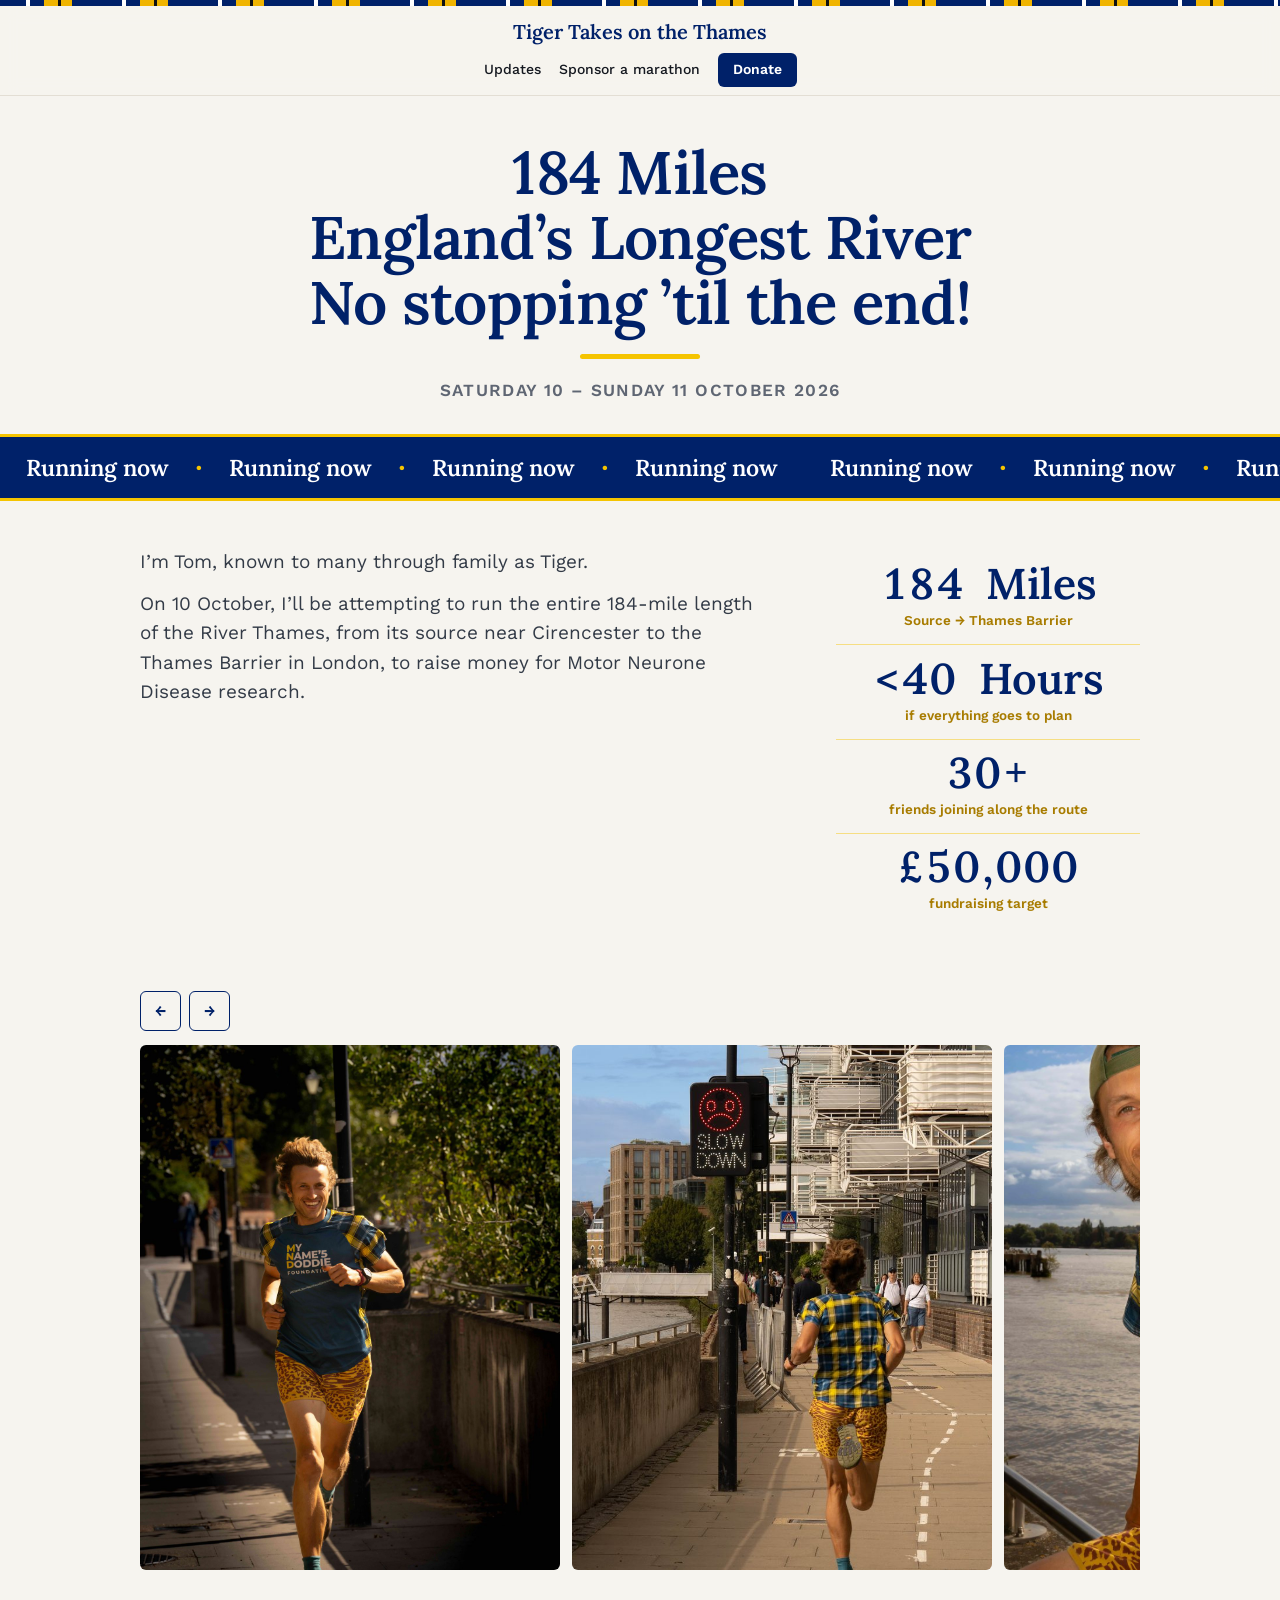
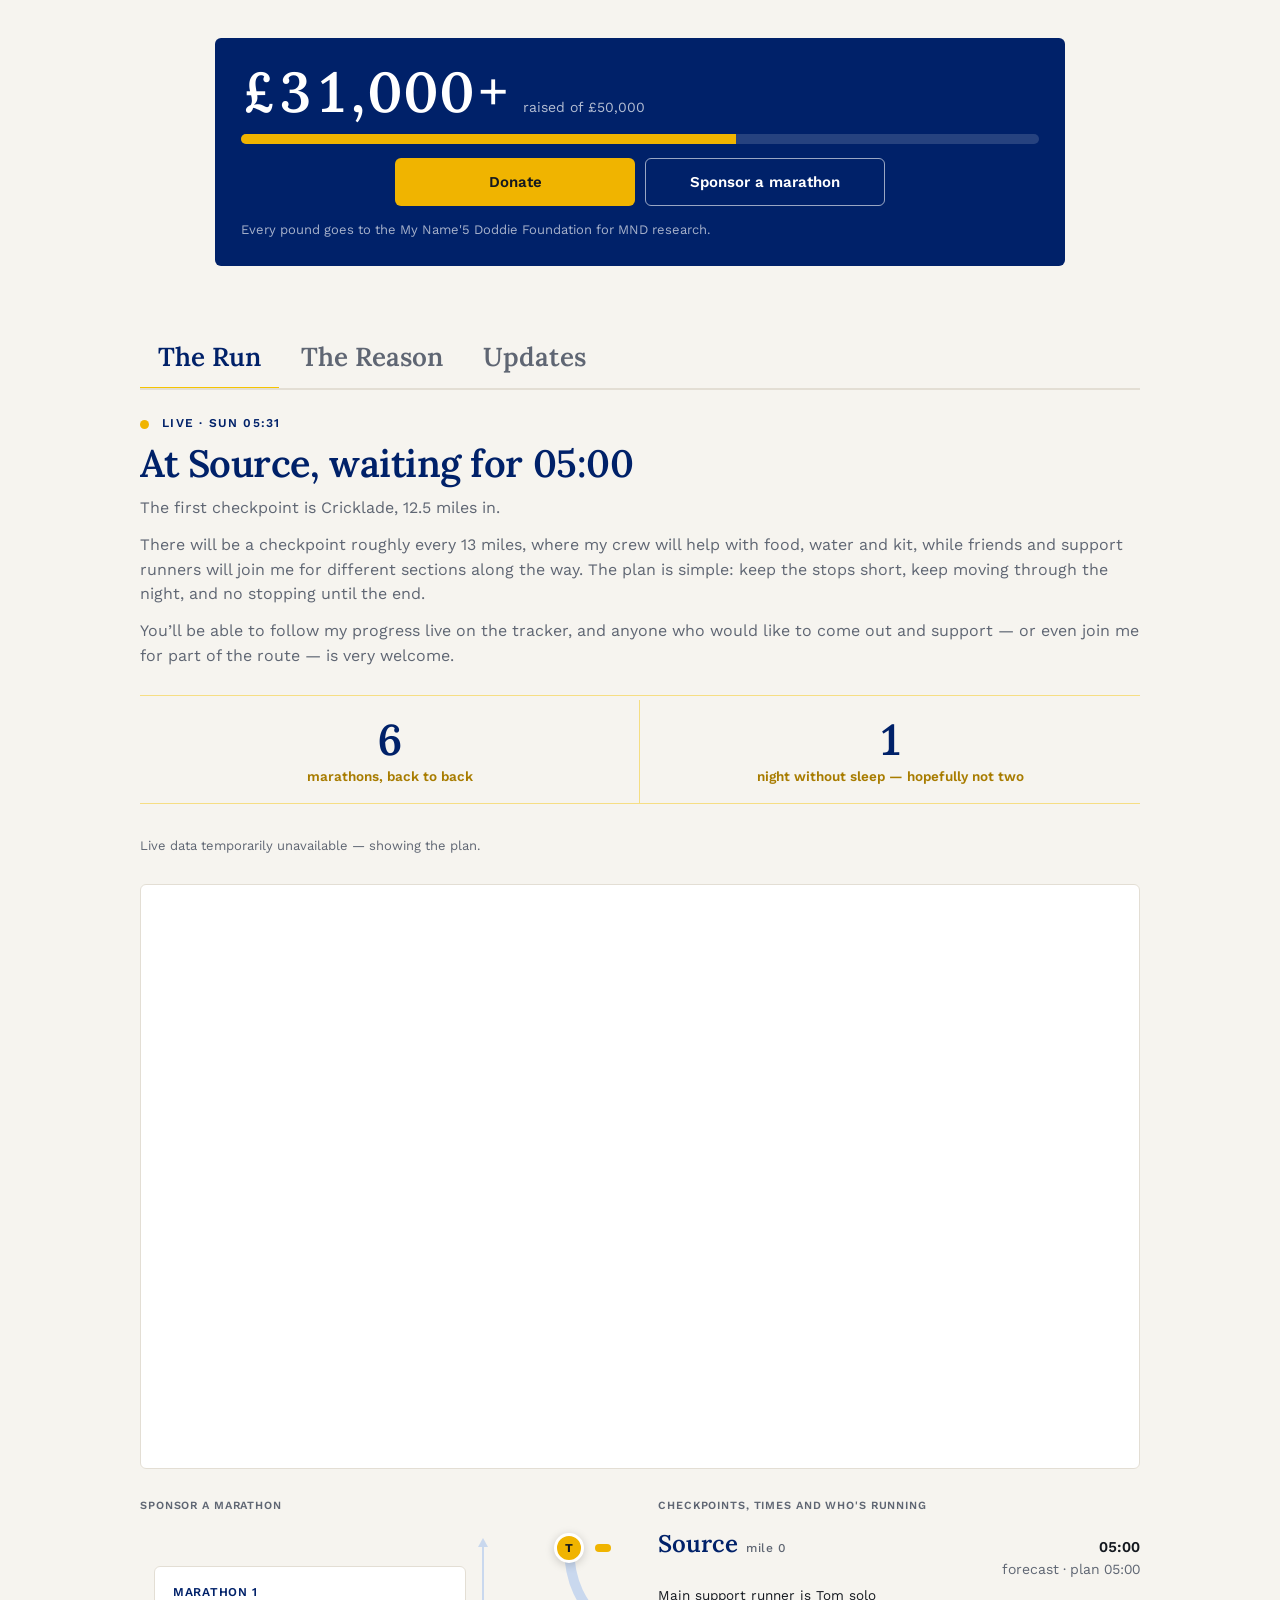
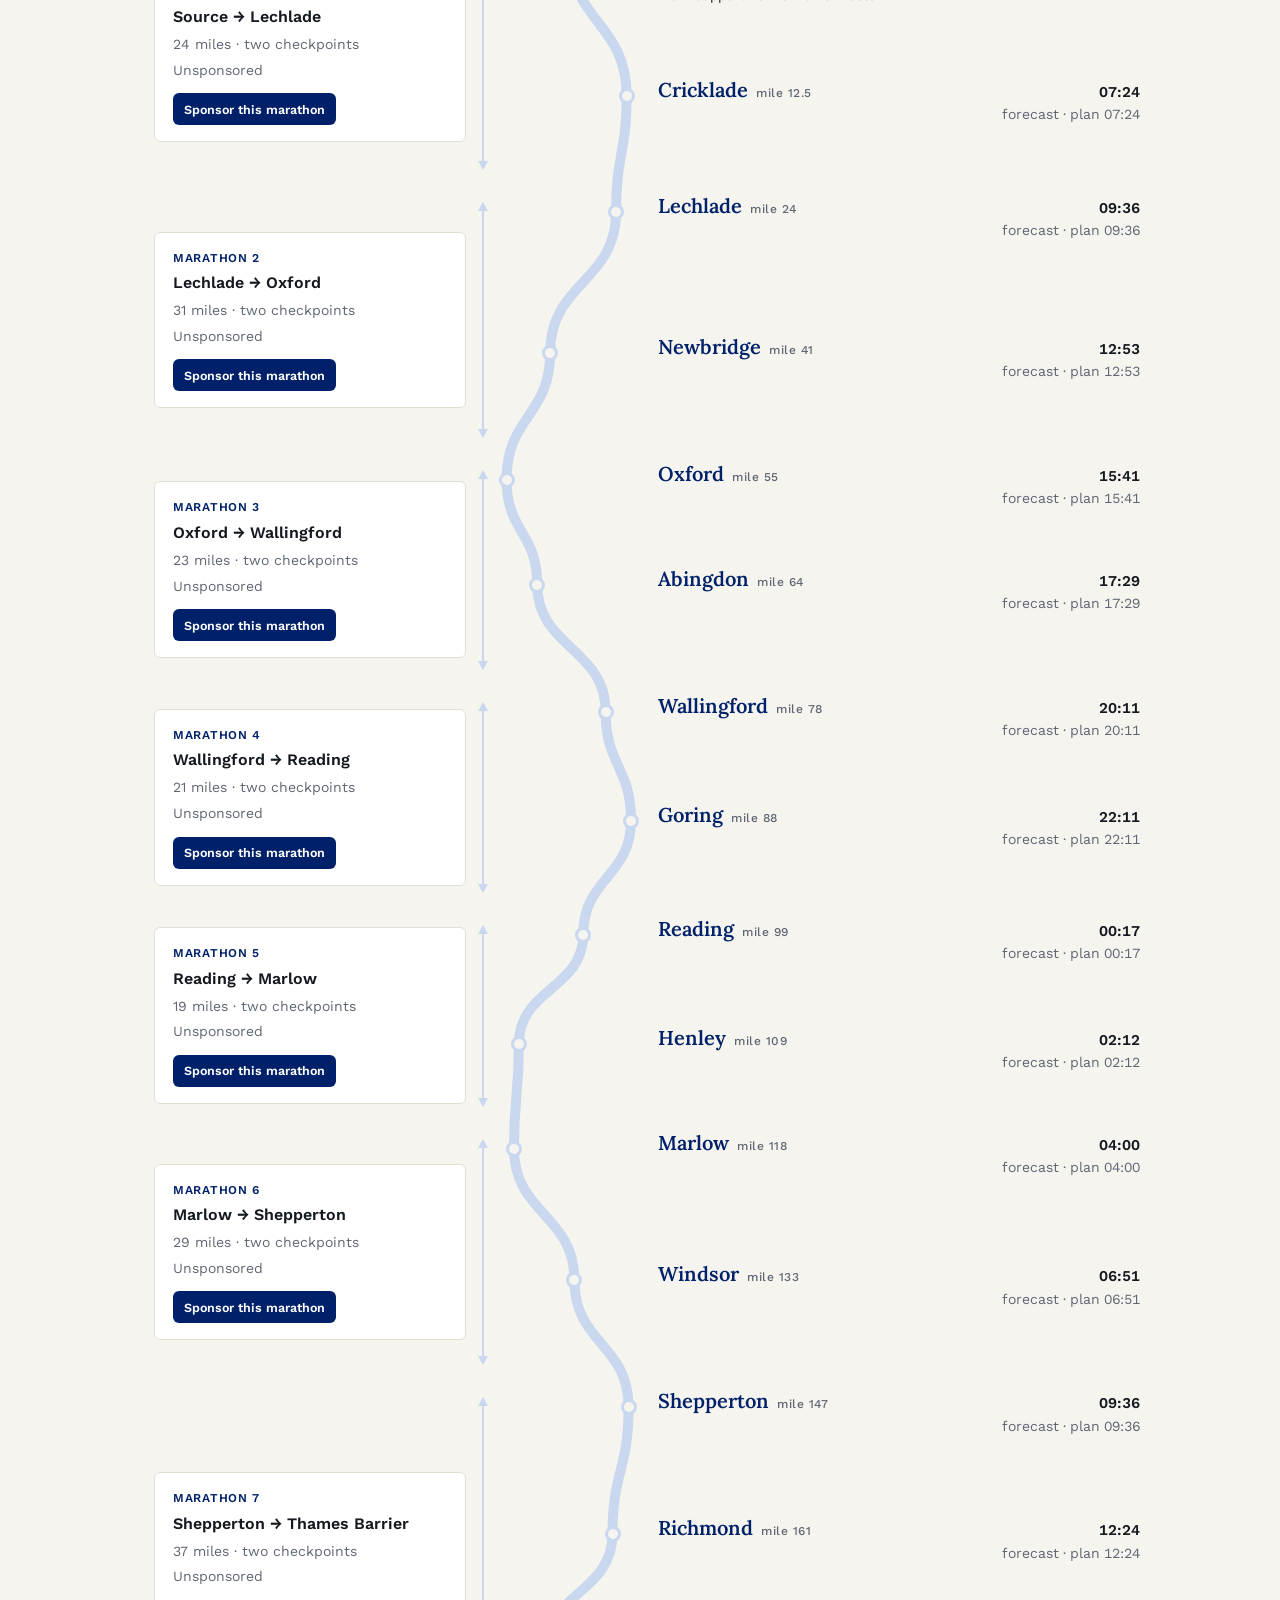
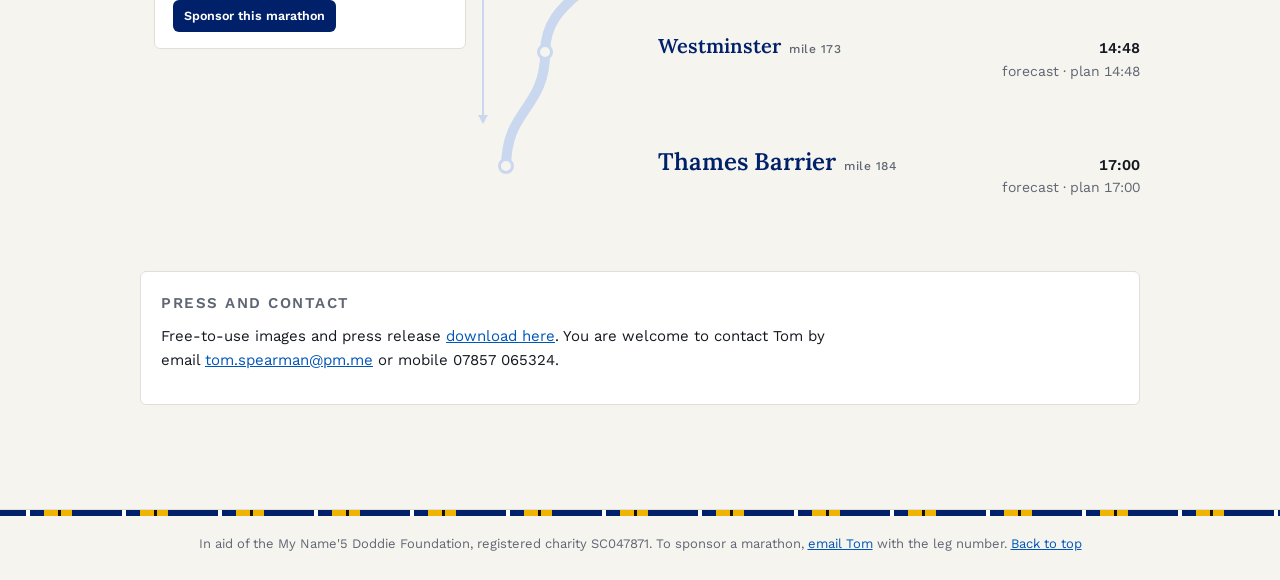
==== index.html @ 14fc95b1 "Add files via upload" ====
<!doctype html>
<html lang="en-GB">
<head>
<meta charset="utf-8">
<meta name="viewport" content="width=device-width, initial-scale=1">

<title>Tiger Takes on the Thames | 184 Miles for MND Research</title>

<meta name="description" content="Tom 'Tiger' Spearman is running the full 184-mile Thames Path from source to sea in under 40 hours, raising £50,000 for motor neurone disease research through the My Name'5 Doddie Foundation.">

<link rel="canonical" href="https://tigertakesonthethames.com/">

<meta property="og:title" content="Tiger Takes on the Thames">
<meta property="og:description" content="184 miles. Source to sea. Under 40 hours. Raising £50,000 for motor neurone disease research.">
<meta property="og:image" content="https://tigertakesonthethames.com/img/og.jpg">
<meta property="og:url" content="https://tigertakesonthethames.com/">
<meta property="og:type" content="website">
<meta property="og:site_name" content="Tiger Takes on the Thames">

<meta name="twitter:card" content="summary_large_image">
<meta name="twitter:title" content="Tiger Takes on the Thames">
<meta name="twitter:description" content="184 miles. Source to sea. Under 40 hours. Raising £50,000 for motor neurone disease research.">
<meta name="twitter:image" content="https://tigertakesonthethames.com/img/og.jpg">

<meta name="theme-color" content="#002169">

<link rel="icon" href="img/favicon.svg" type="image/svg+xml">

<link rel="preconnect" href="https://fonts.googleapis.com">

<link rel="stylesheet" href="https://fonts.googleapis.com/css2?family=Lora:ital,wght@0,500;0,600;1,400&family=Work+Sans:wght@400;500;600&display=swap">

<link rel="stylesheet" href="styles.css">
</head>

<body data-state="before">

<div class="tartan" aria-hidden="true"></div>

<header class="top">
  <a class="brand" href="#top">Tiger Takes on the Thames</a>

  <nav>
    <a href="#updates">Updates</a>
    <a href="sponsor.html">Sponsor a marathon</a>
    <a class="btn btn-small" id="nav-donate" href="#" target="_blank" rel="noopener">Donate</a>
  </nav>
</header>

<main id="top">

  <!-- ── Hero ─────────────────────────────────────────────── -->
  <section class="hero-head">
    <h1>
      184 Miles<br>
      England’s Longest River<br>
      No stopping ’til the end!
    </h1>
    <p class="hero-dates">Saturday 10 – Sunday 11 October 2026</p>
  </section>

  <!-- Moving banner: the total raised and the countdown, alternating. -->
  <div class="ticker" id="ticker" aria-label="Fundraising total and countdown">
    <div class="ticker-track" id="ticker-track"></div>
  </div>

  <section class="hero">

    <div class="hero-copy">

      <p class="lede">
        I’m Tom, known to many through family as Tiger.
      </p>

      <p class="lede">
        On 10 October, I’ll be attempting to run the entire 184-mile length of the River Thames, from its source near Cirencester to the Thames Barrier in London, to raise money for Motor Neurone Disease research.
      </p>
    </div>

    <div class="hero-stats" aria-label="The challenge in numbers">

      <div class="hero-stat" style="--i:0">
        <b data-count="184" data-suffix=" Miles">184 Miles</b>
        <span>Source → Thames Barrier</span>
      </div>

      <div class="hero-stat" style="--i:1">
        <b data-count="40" data-prefix="&lt;" data-suffix=" Hours">&lt;40 Hours</b>
        <span>if everything goes to plan</span>
      </div>

      <div class="hero-stat" style="--i:2">
        <b data-count="30" data-suffix="+">30+</b>
        <span>friends joining along the route</span>
      </div>

      <div class="hero-stat" style="--i:3">
        <b data-count="50000" data-prefix="£">£50,000</b>
        <span>fundraising target</span>
      </div>

    </div>
  </section>

  <!-- ── Photos ───────────────────────────────────────────── -->
  <section class="gallery" id="gallery">

    <div class="gallery-head">

      <div class="gallery-nav">
        <button class="btn btn-outline" id="gal-prev" type="button" aria-label="Previous photos">←</button>
        <button class="btn btn-outline" id="gal-next" type="button" aria-label="Next photos">→</button>
      </div>
    </div>

    <div class="gallery-track" id="gallery-track"></div>

  </section>

  <!-- ── Fundraising ──────────────────────────────────────── -->
  <section class="raise" id="donate">

    <div class="raise-row">
      <div class="raise-total">
        <span id="raised">£—</span>
        <small>raised of <span id="target">£50,000</span></small>
      </div>

      <div class="raise-count" id="donor-count"></div>
    </div>

    <div class="bar">
      <div class="bar-fill" id="bar-fill" style="width:0%"></div>
    </div>

    <div class="raise-actions">
      <a class="btn btn-primary" id="donate-btn" href="#" target="_blank" rel="noopener">Donate</a>
      <a class="btn btn-outline" href="sponsor.html">Sponsor a marathon</a>
    </div>

    <p class="fine">
      Every pound goes to the My Name'5 Doddie Foundation for MND research.
    </p>

  </section>

  <!-- ── Why the Thames ───────────────────────────────────── -->
  <!-- ── The Run / The Reason / Updates ───────────────────── -->
  <section class="tabs" id="tabs">
    <div class="tablist" role="tablist" aria-label="Sections">
      <button class="tab" role="tab" id="tab-run" aria-controls="panel-run" aria-selected="true">The Run</button>
      <button class="tab" role="tab" id="tab-reason" aria-controls="panel-reason" aria-selected="false">The Reason</button>
      <button class="tab" role="tab" id="tab-updates" aria-controls="panel-updates" aria-selected="false">Updates</button>
    </div>

    <div class="panel" id="panel-run" role="tabpanel" aria-labelledby="tab-run">
  <section class="journey" id="river">

    <div class="journey-head">

      <p class="eyebrow live-tag">
        <span class="dot"></span>
        <span id="live-label">The route</span>
      </p>

      <h2 id="position-headline">
        Running the Length of the Thames
      </h2>

      <p class="sub" id="position-sub">
        The Thames Path runs for 184 miles from the river’s source in the Cotswolds to the Thames Barrier in London. I’m aiming to run at around 6:30 min/km, with a short walking break every 30 minutes, and to finish in under 40 hours — before sunset on Sunday.
      </p>

      <p class="sub">
        There will be a checkpoint roughly every 13 miles, where my crew will help with food, water and kit, while friends and support runners will join me for different sections along the way. The plan is simple: keep the stops short, keep moving through the night, and no stopping until the end.
      </p>

      <p class="sub">
        You’ll be able to follow my progress live on the tracker, and anyone who would like to come out and support — or even join me for part of the route — is very welcome.
      </p>
      <div class="hero-stats route-stats" aria-label="The route in numbers">

        <div class="hero-stat" style="--i:0">
          <b data-count="7">7</b>
          <span>marathons, back to back</span>
        </div>

        <div class="hero-stat" style="--i:1">
          <b data-count="1">1</b>
          <span>night without sleep — hopefully not two</span>
        </div>

      </div>

      <div class="journey-actions">
        <a
          class="btn btn-primary"
          id="livetrack-btn"
          href="#"
          target="_blank"
          rel="noopener"
          hidden>
          Where is Tiger right now
        </a>

        <button
          class="btn btn-outline"
          id="jump-btn"
          type="button"
          hidden>
          Jump to Tiger
        </button>

        <!-- Kept in the DOM (app.js wires it) but not shown. Remove `hidden` to bring it back. -->
        <button
          class="btn btn-outline"
          id="share-btn"
          type="button"
          hidden>
          Share this update
        </button>
      </div>

      <p class="fine" id="updated"></p>

    </div>

    <div class="komoot" id="komoot" hidden>
      <iframe
        title="The route on Komoot"
        src="about:blank"
        loading="lazy"
        allowfullscreen>
      </iframe>
    </div>

    <div class="flow-key" aria-hidden="true">
      <span>Sponsor a marathon</span>
      <span>Checkpoints, times and who's running</span>
    </div>

    <div class="river-wrap">
      <svg id="river-svg" aria-hidden="true"></svg>
      <ol class="flow" id="flow"></ol>
    </div>

  </section>

  <!-- ── Updates ──────────────────────────────────────────── -->
    </div>

    <div class="panel" id="panel-reason" role="tabpanel" aria-labelledby="tab-reason" hidden>
  <section class="why" id="story">


    <blockquote class="pull"></blockquote>

    <div class="story-grid">
      <div class="story-body">

        <p>
          I have a good pair of legs, so I better put them to use for a cause that desperately needs more funding. Motor Neurone Disease is a progressive disease that damages the cells carrying messages from the brain to the muscles. As muscles weaken, it becomes harder to walk, talk, eat and breathe. It is a desperately cruel disease. This is especially personal for me because my amazing mum, Elisa, was diagnosed with MND last year.
        </p>

        <p>
          I am raising money for My Name’5 Doddie Foundation (MNDF), supporting their vital research and their mission to create a world free of MND. MNDF was set up by former Scotland rugby player and sports personality Doddie Weir after he was diagnosed with the disease. Doddie died aged 52 in 2022, almost six years after his diagnosis. His charity has so far committed over £24 million to cutting-edge research. There is no cure for MND, but research is making progress. Treatments are improving, and science is beginning to understand genetic and environmental factors behind MND.
        </p>

        <p>
          The Thames has been my guide in the past. When I was a student, I swam in it every week, and rivers have continued to be a source of connection and grounding for me. So it feels right to follow this river for something that matters so much.
        </p>

      </div>
    </div>

    <div class="video" id="video" hidden>
      <iframe
        title="Tom on why he's running the Thames"
        src="about:blank"
        loading="lazy"
        allow="accelerometer; encrypted-media; gyroscope; picture-in-picture; web-share"
        allowfullscreen
        referrerpolicy="strict-origin-when-cross-origin">
      </iframe>
    </div>

  </section>

  <!-- ── The river ────────────────────────────────────────── -->
    </div>

    <div class="panel" id="panel-updates" role="tabpanel" aria-labelledby="tab-updates" hidden>
  <section class="updates" id="updates" hidden>

    <div class="posts" id="posts"></div>

    <button
      class="btn btn-outline"
      id="posts-more"
      type="button"
      hidden>
      Earlier posts
    </button>

  </section>

  <!-- ── After the Barrier ────────────────────────────────── -->
    </div>
  </section>

  <section class="after">

    <div class="card small" id="follow">
      <p class="eyebrow">Follow along</p>
      <div class="embeds" id="insta-embeds"></div>
    </div>

    <div class="card small" id="press">

      <p class="eyebrow">Press and contact</p>

      <p>
        Free-to-use images and press release <a href="https://drive.google.com/drive/folders/1v9GuR6aqCjZzDIs29pb3e8ENfyJjXnS-" target="_blank" rel="noopener">download here</a>. You are welcome to contact Tom by email <a id="press-mail" href="mailto:tom.spearman@pm.me">tom.spearman@pm.me</a> or mobile 07857 065324.
      </p>

    </div>

  </section>

</main>

<footer>
  <div class="tartan" aria-hidden="true"></div>

  <p>
    In aid of the My Name'5 Doddie Foundation, registered charity SC047871.
    To sponsor a marathon,
    <a id="sponsor-mail" href="mailto:">email Tom</a>
    with the leg number.
    <a href="#top">Back to top</a>
  </p>
</footer>

<script src="config.js"></script>
<script src="app.js"></script>

</body>
</html>
---- styles.css ----
/* ─── Tiger Takes on the Thames · v3 ─────────────────────────────────────────
   Navy-led with yellow accents, paper background and a thin tartan strip.      */

:root {
  --paper: #f6f4ef;
  --card: #ffffff;
  --ink: #14181f;
  --muted: #5f6673;
  --line: #e3ded4;

  --navy: #002169;
  --blue: #0055b8;
  --blue-soft: #c9d8ee;
  --blue-faint: #edf2f9;

  --gold: #f0b400;
  --gold-soft: #fff4cc;
  --gold-text: #8f6a00;

  /* Yellow accent. --yellow is the bright Doddie yellow, used for rules, marks and anything
     on navy. --yellow-text is the small-label colour: the same hue, darkened only as far as
     it must be to stay readable on the cream background. Change these two and the accent
     changes everywhere. */
  --yellow: #f5c400;
  --yellow-text: #a87c00;

  --late: #b3410f;
  --early: #1f7a4a;

  --serif: 'Lora', Georgia, 'Times New Roman', serif;
  --sans: 'Work Sans', system-ui, -apple-system, 'Segoe UI', sans-serif;

  --radius: 6px;
  --max: 1040px;
  --rail: 88px;
  --river-w: 10px;
}


/* ── Base ─────────────────────────────────────────────────────────────────── */

* {
  box-sizing: border-box;
}

html {
  scroll-behavior: smooth;
}

body {
  margin: 0;
  background: var(--paper);
  color: var(--ink);
  font-family: var(--sans);
  font-size: 16px;
  line-height: 1.55;
  -webkit-font-smoothing: antialiased;
}

a {
  color: var(--blue);
}

img {
  max-width: 100%;
  display: block;
}

h1,
h2,
h3 {
  font-family: var(--serif);
  font-weight: 600;
  line-height: 1.08;
  margin: 0 0 12px;
  text-wrap: balance;
  letter-spacing: -0.012em;
  color: var(--navy);
}

h1 {
  font-size: clamp(40px, 7vw, 74px);
}

h2 {
  font-size: clamp(26px, 3.6vw, 38px);
}

h3 {
  font-size: 20px;
}

p {
  margin: 0 0 12px;
}

.eyebrow {
  font-size: 12px;
  font-weight: 600;
  letter-spacing: 0.1em;
  text-transform: uppercase;
  color: var(--muted);
  margin: 0 0 10px;
}

.sub {
  color: var(--muted);
  max-width: 60ch;
}

.fine {
  font-size: 13px;
  color: var(--muted);
}

.card {
  background: var(--card);
  border: 1px solid var(--line);
  border-radius: var(--radius);
}

.card.small {
  padding: 20px;
}


/* ── Tartan ───────────────────────────────────────────────────────────────── */

.tartan {
  height: 6px;
  background:
    repeating-linear-gradient(
      90deg,
      var(--navy) 0 26px,
      #ffffff 26px 30px,
      var(--navy) 30px 44px,
      var(--gold) 44px 58px,
      #111 58px 61px,
      var(--gold) 61px 72px,
      var(--navy) 72px 96px
    );
}


/* ── Buttons ──────────────────────────────────────────────────────────────── */

.btn {
  display: inline-flex;
  align-items: center;
  justify-content: center;
  min-height: 48px;
  padding: 0 20px;
  border-radius: var(--radius);
  font-weight: 600;
  font-size: 15px;
  text-decoration: none;
  cursor: pointer;
  border: 1.5px solid transparent;
  font-family: inherit;
}

.btn-primary {
  background: var(--navy);
  color: #fff;
}

.btn-primary:hover {
  background: #001a52;
}

.btn-outline {
  background: transparent;
  color: var(--navy);
  border-color: var(--navy);
}

.btn-outline:hover {
  background: var(--blue-faint);
}

.btn-small {
  min-height: 38px;
  padding: 0 14px;
  font-size: 14px;
  background: var(--navy);
  color: #fff;
}

.btn:focus-visible {
  outline: 3px solid var(--gold);
  outline-offset: 2px;
}

.btn[hidden] {
  display: none;
}


/* ── Header ───────────────────────────────────────────────────────────────── */

.top {
  position: sticky;
  top: 0;
  z-index: 10;

  background: rgba(246, 244, 239, 0.94);
  backdrop-filter: blur(8px);

  border-bottom: 1px solid var(--line);

  display: flex;
  flex-direction: column;
  align-items: center;
  gap: 6px;

  padding: 10px 16px 8px;

  text-align: center;
}

.brand {
  font-family: var(--serif);
  font-weight: 600;
  color: var(--navy);
  text-decoration: none;
  font-size: 20px;
  white-space: nowrap;
}

.top nav {
  display: flex;
  align-items: center;
  justify-content: center;
  gap: 18px;
  font-size: 14px;
  flex-wrap: wrap;
}

.top nav a:not(.btn) {
  color: var(--ink);
  text-decoration: none;
  font-weight: 500;
}

.top nav .btn-small {
  min-height: 34px;
}

@media (max-width: 420px) {

  .top nav {
    gap: 12px;
    font-size: 13px;
  }

  .brand {
    font-size: 18px;
  }

}


/* ── Main layout ──────────────────────────────────────────────────────────── */

main {
  max-width: var(--max);
  margin: 0 auto;
  padding: 0 20px 40px;
}

section {
  margin: 64px 0;
}


/* ── Hero header: centred title, yellow rule, dates ───────────────────────── */

.hero-head {
  text-align: center;
  margin: 44px 0 0;
}

.hero-head h1 {
  font-size: clamp(34px, 5.4vw, 60px);
  line-height: 1.08;
  margin: 0 auto;
  max-width: 18ch;
}

.hero-head h1::after {
  content: "";
  display: block;
  width: 120px;
  height: 5px;
  margin: 20px auto 0;
  background: var(--yellow);
  border-radius: 3px;
}

.hero-dates {
  margin: 18px 0 0;

  font-size: clamp(14px, 1.6vw, 17px);
  font-weight: 600;
  letter-spacing: 0.08em;
  text-transform: uppercase;

  color: var(--muted);
}


/* ── Moving banner ────────────────────────────────────────────────────────── */

.ticker {
  width: 100vw;
  margin: 30px calc(50% - 50vw) 0;

  background: var(--navy);
  border-top: 3px solid var(--yellow);
  border-bottom: 3px solid var(--yellow);

  overflow: hidden;
}

.ticker-track {
  display: flex;
  width: max-content;

  animation: ticker 38s linear infinite;
}

.ticker-run {
  display: flex;
  align-items: center;

  padding: 13px 0;
  white-space: nowrap;
}

.ticker-run span {
  color: #fff;

  font-family: var(--serif);
  font-size: clamp(17px, 2vw, 23px);
  font-weight: 600;

  padding: 0 26px;
}

.ticker-run i {
  color: var(--yellow);
  font-style: normal;
  font-size: 18px;
}

@keyframes ticker {
  from { transform: translateX(0); }
  to   { transform: translateX(-50%); }
}

.ticker:hover .ticker-track {
  animation-play-state: paused;
}

@media (prefers-reduced-motion: reduce) {

  .ticker-track {
    animation: none;
  }

}


/* ── Hero ─────────────────────────────────────────────────────────────────── */

.hero {
  display: grid;
  grid-template-columns: minmax(0, 1.35fr) minmax(220px, 0.65fr);
  gap: 64px;
  align-items: start;
  margin-top: 46px;
}

.hero h1 {
  font-size: clamp(34px, 4.7vw, 52px);
  line-height: 1.1;
}

.lede {
  font-size: 19px;
  color: #333b47;
  max-width: 52ch;
}

#countdown {
  color: var(--yellow-text);
  font-weight: 600;
}


/* Hero statistics */

.hero-stats {
  display: flex;
  flex-direction: column;
  text-align: center;
  padding-top: 4px;
}

.hero-stat {
  display: flex;
  flex-direction: column;
  align-items: center;

  padding: 11px 4px 15px;

  border-bottom: 1px solid var(--line);

  opacity: 0;
  transform: translateY(14px) scale(0.98);

  animation: rise 0.7s cubic-bezier(.2, .7, .2, 1) forwards;
  animation-delay: calc(var(--i, 0) * 140ms);
}

.hero-stat:last-child {
  border-bottom: 0;
}

.hero-stat b {
  display: block;

  font-family: var(--serif);
  font-weight: 600;
  font-size: clamp(29px, 3.6vw, 43px);
  line-height: 1;

  color: var(--navy);

  font-variant-numeric: tabular-nums;
}

.hero-stat span {
  display: block;
  margin-top: 6px;

  font-size: 13.5px;
  line-height: 1.35;
  font-weight: 600;

  color: var(--yellow-text);
}

/* The rule between stats picks up the bright yellow rather than the neutral line colour. */
.hero-stat {
  border-bottom-color: rgba(245, 196, 0, 0.45);
}

/* Two extra numbers under the route text — same look and animation as the hero stats. */
.route-stats {
  display: grid;
  grid-template-columns: 1fr 1fr;

  margin: 26px 0 22px;

  border-top: 1px solid rgba(245, 196, 0, 0.45);
  border-bottom: 1px solid rgba(245, 196, 0, 0.45);
}

.route-stats .hero-stat {
  padding: 18px 14px;
  border-bottom: 0;
}

.route-stats .hero-stat:first-child {
  border-right: 1px solid rgba(245, 196, 0, 0.45);
}

@media (max-width: 600px) {

  .route-stats {
    grid-template-columns: 1fr;
  }

  .route-stats .hero-stat:first-child {
    border-right: 0;
    border-bottom: 1px solid rgba(245, 196, 0, 0.45);
  }

}


@keyframes rise {

  to {
    opacity: 1;
    transform: none;
  }

}

@media (prefers-reduced-motion: reduce) {

  .hero-stat {
    animation: none;
    opacity: 1;
    transform: none;
  }

}


@media (max-width: 820px) {

  .hero {
    grid-template-columns: 1fr;
    gap: 28px;
  }

  .hero h1 {
    font-size: clamp(30px, 8vw, 42px);
  }

  .hero-stats {
    display: grid;
    grid-template-columns: 1fr 1fr;

    border-top: 1px solid var(--line);
    border-bottom: 1px solid var(--line);
  }

  .hero-stat {
    padding: 15px 10px;
  }

  .hero-stat:nth-child(odd) {
    border-right: 1px solid var(--line);
  }

  .hero-stat:nth-last-child(-n + 2) {
    border-bottom: 0;
  }

  .hero-stat b {
    font-size: clamp(28px, 9vw, 38px);
  }

}


/* ── Gallery ──────────────────────────────────────────────────────────────── */

.gallery {
  margin-top: 50px;
}

.gallery-head {
  display: flex;
  justify-content: space-between;
  align-items: end;
  gap: 16px;
  margin-bottom: 14px;
}

.gallery-nav {
  display: flex;
  gap: 8px;
}

.gallery-nav .btn {
  min-height: 40px;
  padding: 0 14px;
}

.gallery-track {
  display: flex;
  gap: 12px;

  overflow-x: auto;

  scroll-snap-type: x mandatory;
  -webkit-overflow-scrolling: touch;

  scrollbar-width: none;

  padding-bottom: 4px;
}

.gallery-track::-webkit-scrollbar {
  display: none;
}

.slide {
  flex: 0 0 min(78%, 420px);

  scroll-snap-align: start;

  margin: 0;

  border-radius: var(--radius);
  overflow: hidden;

  background: #e9e4da;

  aspect-ratio: 4 / 5;

  position: relative;

  display: none;
}

.slide.loaded {
  display: block;
}

.slide img {
  width: 100%;
  height: 100%;
  object-fit: cover;
}

.slide figcaption {
  position: absolute;
  left: 0;
  right: 0;
  bottom: 0;

  padding: 10px 12px;

  font-size: 13px;
  color: #fff;

  background:
    linear-gradient(
      transparent,
      rgba(0, 0, 0, 0.6)
    );
}

.gallery[hidden] {
  display: none;
}


/* ── Fundraising ──────────────────────────────────────────────────────────── */

.raise {
  width: 85%;

  margin-left: auto;
  margin-right: auto;

  background: var(--navy);
  color: #fff;

  border-radius: var(--radius);

  padding: 26px;

  display: flex;
  flex-direction: column;
  gap: 14px;
}

.raise-row {
  display: flex;
  justify-content: space-between;
  align-items: baseline;

  gap: 16px;
  flex-wrap: wrap;
}

.raise-total {
  display: flex;
  align-items: baseline;
  gap: 12px;
}

.raise-total > span {
  font-family: var(--serif);
  font-weight: 600;

  font-size: clamp(38px, 5.5vw, 56px);

  font-variant-numeric: tabular-nums;

  line-height: 1;
}

.raise-total small {
  color: rgba(255, 255, 255, 0.7);
  font-size: 14px;
}

.raise-count {
  color: rgba(255, 255, 255, 0.7);
  font-size: 14px;
}

.bar {
  height: 10px;

  border-radius: 5px;

  background: rgba(255, 255, 255, 0.15);

  overflow: hidden;
}

.bar-fill {
  height: 100%;
  background: var(--gold);

  transition: width 0.8s ease;
}

.raise-actions {
  display: flex;
  justify-content: center;

  gap: 10px;

  flex-wrap: wrap;
}

.raise .btn-primary {
  background: var(--gold);
  color: var(--ink);
}

.raise .btn-primary:hover {
  background: #e0a800;
}

.raise .btn-outline {
  color: #fff;
  border-color: rgba(255, 255, 255, 0.6);
}

.raise .btn-outline:hover {
  background: rgba(255, 255, 255, 0.08);
}

.raise .fine {
  color: rgba(255, 255, 255, 0.65);
  margin: 0;
}

@media (min-width: 720px) {

  .raise-actions .btn {
    min-width: 240px;
  }

}

@media (max-width: 700px) {

  .raise {
    width: 100%;
  }

}


/* ── Why the Thames ──────────────────────────────────────────────────────── */

.why .pull {
  margin-bottom: 24px;
}

.pull {
  font-family: var(--serif);
  font-style: italic;

  font-size: clamp(22px, 3vw, 30px);

  line-height: 1.3;

  margin: 0 0 20px;

  max-width: 32ch;

  color: var(--navy);
}

.story-grid {
  display: block;
  width: 100%;
}

.story-body {
  width: 100%;
  max-width: none;
}

.story-body p {
  margin-bottom: 18px;
}

.video {
  position: relative;

  aspect-ratio: 16 / 9;

  width: 100%;
  max-width: 100%;

  border-radius: var(--radius);

  overflow: hidden;

  background: #000;

  margin: 30px 0 24px;
}

.video iframe {
  position: absolute;
  inset: 0;

  width: 100%;
  height: 100%;

  border: 0;
}

.video[hidden] {
  display: none;
}


/* ── Route / journey ─────────────────────────────────────────────────────── */

.journey-head {
  margin-bottom: 28px;
}

/* The route intro runs the full content width, like everything else on the page. */
.journey-head .sub {
  max-width: none;
}

.live-tag .dot {
  display: none;

  width: 9px;
  height: 9px;

  border-radius: 50%;

  background: var(--gold);

  margin-right: 8px;

  vertical-align: middle;
}

body[data-state="live"] .live-tag {
  color: var(--navy);
}

body[data-state="live"] .live-tag .dot {
  display: inline-block;
  animation: pulse 1.6s infinite;
}

@keyframes pulse {

  0%,
  100% {
    opacity: 1;
  }

  50% {
    opacity: 0.3;
  }

}

.journey-actions {
  display: flex;
  gap: 10px;
  flex-wrap: wrap;
  margin-top: 14px;
}

#updated {
  margin-top: 10px;
}

@media (prefers-reduced-motion: reduce) {

  .live-tag .dot {
    animation: none;
  }

  html {
    scroll-behavior: auto;
  }

}


/* ── Komoot ──────────────────────────────────────────────────────────────── */

.flow-key {
  display: none;
}

.komoot {
  position: relative;

  width: 100%;

  height: min(65vh, 600px);

  border-radius: var(--radius);

  overflow: hidden;

  border: 1px solid var(--line);

  margin: 0 0 28px;

  background: var(--card);
}

.komoot iframe {
  position: absolute;
  inset: 0;

  width: 100%;
  height: 100%;

  border: 0;
}

.komoot[hidden] {
  display: none;
}

@media (max-width: 820px) {

  .komoot {
    height: 480px;
  }

}


/* ── River spine ──────────────────────────────────────────────────────────── */

.river-wrap {
  position: relative;
}

#river-svg {
  position: absolute;

  left: 0;
  top: 0;

  width: 100%;
  height: 100%;

  overflow: visible;

  pointer-events: none;
}

.flow {
  list-style: none;

  margin: 0;
  padding: 0;

  position: relative;

  display: grid;

  grid-template-columns:
    var(--rail)
    minmax(0, 1fr);

  column-gap: 0;
}

.flow > li {
  min-width: 0;
}

.spacer {
  grid-column: 2;
}


/* Checkpoint nodes */

.node {
  grid-column: 2;

  position: relative;

  padding: 8px 0 8px 10px;

  min-height: 56px;

  display: grid;

  grid-template-columns:
    1fr
    auto;

  gap: 4px 14px;

  align-items: baseline;
  align-content: start;
}

.node .mark {
  position: absolute;

  left: calc(var(--mx, 44px) - var(--rail));
  top: 26px;

  width: 16px;
  height: 16px;

  margin: -8px 0 0 -8px;

  border-radius: 50%;

  background: var(--paper);

  border: 3px solid var(--blue-soft);

  z-index: 2;
}

.node.done .mark {
  background: var(--navy);
  border-color: var(--navy);
}

.node.next .mark {
  border-color: var(--navy);
}

.node .name {
  font-family: var(--serif);

  font-size: 20px;
  font-weight: 600;

  color: var(--navy);

  line-height: 1.2;
}

.node .name small {
  font-family: var(--sans);

  font-weight: 500;

  font-size: 12px;

  color: var(--muted);

  margin-left: 8px;

  letter-spacing: 0.04em;

  white-space: nowrap;
}

.node .times {
  text-align: right;

  font-variant-numeric: tabular-nums;

  font-size: 14px;

  color: var(--muted);

  white-space: nowrap;
}

.node .times b {
  display: block;

  font-weight: 600;

  color: var(--ink);

  font-size: 15px;
}

.node.done .times b,
.node.next .times b {
  color: var(--navy);
}

.node .delta {
  font-size: 12px;
  font-weight: 600;
  margin-left: 6px;
}

.delta.late {
  color: var(--late);
}

.delta.early {
  color: var(--early);
}

.node .runners {
  grid-column: 1 / -1;

  font-size: 13.5px;

  color: var(--ink);
}

.node .cp-note,
.node .note {
  grid-column: 1 / -1;

  font-size: 14px;

  color: var(--ink);

  max-width: 56ch;

  margin: 2px 0 0;
}

.node.first .name,
.node.last .name {
  font-size: 24px;
}


/* Route leg images */

.leg-photo {
  grid-column: 1 / -1;

  margin: 6px 0 4px;

  position: relative;

  border-radius: var(--radius);

  overflow: hidden;

  background: #e9e4da;

  aspect-ratio: 16 / 9;

  max-width: 520px;

  display: none;
}

.leg-photo.loaded {
  display: block;
}

.leg-photo img {
  width: 100%;
  height: 100%;
  object-fit: cover;
}

.leg-photo figcaption.cap {
  position: absolute;

  left: 0;
  right: 0;
  bottom: 0;

  padding: 8px 12px;

  font-size: 12px;

  color: #fff;

  background:
    linear-gradient(
      transparent,
      rgba(0, 0, 0, 0.55)
    );
}


/* Marathon blocks */

.leg {
  grid-column: 2;

  position: relative;

  margin: 8px 0 4px 10px;

  grid-row: var(--mrow);
}

.leg-inner {
  display: flex;

  flex-wrap: wrap;

  align-items: center;

  gap: 6px 12px;

  padding: 10px 12px;

  border: 1px solid var(--line);

  border-radius: var(--radius);

  background: var(--card);

  font-size: 13px;
}

.leg.taken .leg-inner {
  background: var(--blue-faint);
  border-color: var(--blue-soft);
}

.leg .n {
  font-weight: 600;

  letter-spacing: 0.06em;

  text-transform: uppercase;

  font-size: 12px;

  color: var(--navy);
}

.leg .route {
  font-weight: 600;
}

.leg .miles {
  color: var(--muted);
}

.leg .sponsor {
  color: var(--navy);
  font-weight: 600;
}

.leg .open {
  color: var(--muted);
}

.btn-ghost {
  min-height: 32px;

  padding: 0 10px;

  font-size: 12.5px;

  background: var(--navy);

  color: #fff;
}

.leg .arrow {
  display: none;
}


/* Mobile river */

@media (max-width: 899px) {

  .node {
    grid-template-columns: 1fr;
    gap: 2px;
  }

  .node .times {
    text-align: left;
    white-space: normal;
  }

  .node .times b {
    display: inline;
    margin-right: 8px;
  }

  .tiger .label {
    left: 50%;
    top: 30px;

    transform: translateX(-50%);

    font-size: 11px;

    padding: 2px 6px;

    white-space: nowrap;
  }

  main {
    overflow-x: clip;
  }

}


/* Desktop river */

@media (min-width: 900px) {

  :root {
    --rail: 150px;
  }

  .flow {
    grid-template-columns:
      minmax(0, 1fr)
      var(--rail)
      minmax(0, 1.4fr);
  }

  .spacer {
    grid-column: 3;
  }

  .node {
    grid-column: 3;
    padding-left: 14px;
  }

  .leg {
    grid-column: 1;

    grid-row: var(--r1) / var(--r2);

    margin: 0;

    padding: 6px 28px 6px 0;

    display: flex;

    align-items: center;
  }

  .leg-inner {
    flex-direction: column;
    align-items: flex-start;

    gap: 4px;

    padding: 16px 18px;

    width: 100%;

    font-size: 14px;
  }

  .leg .n {
    font-size: 12px;
  }

  .leg .route {
    font-size: 16px;
  }

  .leg .btn-ghost {
    margin-top: 8px;
  }

  /* Inset top and bottom so consecutive marathons read as separate spans, with
     clear white space between one arrow and the next. */
  .leg .arrow {
    display: block;

    position: absolute;

    right: 10px;
    top: 24px;

    width: 2px;

    height: calc(100% - 48px);

    background: var(--blue-soft);
  }

  .leg .arrow::before,
  .leg .arrow::after {
    content: "";

    position: absolute;

    left: -4px;

    width: 0;
    height: 0;

    border-left: 5px solid transparent;
    border-right: 5px solid transparent;
  }

  .leg .arrow::before {
    top: -8px;
    border-bottom: 9px solid var(--blue-soft);
  }

  .leg .arrow::after {
    bottom: -8px;
    border-top: 9px solid var(--blue-soft);
  }

  .flow-key {
    display: grid;

    grid-template-columns:
      minmax(0, 1fr)
      var(--rail)
      minmax(0, 1.4fr);

    font-size: 11px;

    letter-spacing: 0.08em;

    text-transform: uppercase;

    color: var(--muted);

    font-weight: 600;

    margin-bottom: 8px;
  }

  .flow-key span:last-child {
    grid-column: 3;
    padding-left: 14px;
  }

}


/* ── Tiger marker ─────────────────────────────────────────────────────────── */

.tiger {
  position: absolute;

  z-index: 3;

  width: 30px;
  height: 30px;

  margin: -15px 0 0 -15px;

  border-radius: 50%;

  background: var(--gold);

  border: 3px solid #fff;

  box-shadow: 0 2px 10px rgba(0, 0, 0, 0.18);

  display: none;

  align-items: center;
  justify-content: center;

  font-weight: 700;

  font-size: 12px;

  color: var(--ink);
}

.tiger .label {
  position: absolute;

  left: 38px;
  top: 50%;

  transform: translateY(-50%);

  background: var(--gold);

  color: var(--ink);

  font-size: 12px;
  font-weight: 600;

  padding: 4px 8px;

  border-radius: 4px;

  white-space: nowrap;
}

body[data-state="live"] .tiger,
body[data-state="finished"] .tiger {
  display: flex;
}

body[data-state="finished"] .tiger .label {
  display: none;
}


/* ── Finish ───────────────────────────────────────────────────────────────── */

.finish-card {
  grid-column: 1 / -1;

  margin: 24px 0 0;

  background: var(--gold-soft);

  border: 1px solid #f1dc8c;

  border-radius: var(--radius);

  padding: 20px;
}

.finish-card h3 {
  color: var(--navy);
}


/* ── Updates ──────────────────────────────────────────────────────────────── */

.updates[hidden] {
  display: none;
}

.updates {
  width: 100%;
}

.posts {
  display: flex;
  flex-direction: column;

  gap: 24px;

  margin: 14px 0 16px;
}

.post {
  width: 100%;

  background: var(--card);

  border: 1px solid var(--line);

  border-radius: var(--radius);

  overflow: hidden;
}

.post.older {
  display: none;
}


/* Collapsed state: date, title and opening line. Clicking the row opens the post. */

.post > summary {
  display: flex;
  align-items: center;
  justify-content: space-between;
  gap: 16px;

  padding: 22px 26px;

  cursor: pointer;
  list-style: none;
}

.post > summary::-webkit-details-marker {
  display: none;
}

.post > summary:hover {
  background: var(--blue-faint);
}

.post > summary:focus-visible {
  outline: 3px solid var(--yellow);
  outline-offset: -3px;
}

.post-head {
  min-width: 0;
}

.post-head .eyebrow {
  margin-bottom: 4px;
}

.post-head h3 {
  margin: 0 0 6px;
}

/* Chevron: points down when closed, up when open. */

.post-toggle {
  flex: none;

  width: 12px;
  height: 12px;

  border-right: 2px solid var(--navy);
  border-bottom: 2px solid var(--navy);

  transform: rotate(45deg);
  transition: transform 0.2s ease;
}

.post[open] .post-toggle {
  transform: rotate(-135deg);
}


/* Always put update image above the text */

.post-photo {
  width: 100%;

  margin: 0 0 18px;

  background: #e9e4da;

  aspect-ratio: 16 / 7;
}

.post-photo img {
  width: 100%;
  height: 100%;
  object-fit: cover;
}


/* Text now fills the width of the update card */

.post-body {
  width: 100%;
  max-width: none;

  padding: 0 26px 26px;
}

.post-body h3 {
  margin-bottom: 8px;
}

.post-body p {
  width: 100%;
  max-width: none;

  font-size: 15.5px;
}

@media (max-width: 820px) {

  .post-photo {
    aspect-ratio: 16 / 9;
  }

  .post > summary {
    padding: 18px 20px;
  }

  .post-body {
    padding: 0 20px 20px;
  }

}


/* Instagram posts, up to three side by side. */

.after {
  display: flex;
  flex-direction: column;
  gap: 16px;
}

.after .card {
  width: 100%;
}

.embeds {
  display: grid;
  grid-template-columns: repeat(auto-fit, minmax(290px, 1fr));
  gap: 16px;

  margin-top: 14px;
}

.embeds:empty {
  display: none;
}

.embed[hidden] {
  display: none;
}

.embed iframe,
.embed blockquote {
  max-width: 100% !important;
  min-width: 0 !important;
  margin: 0 !important;
}


/* ── After the Barrier ────────────────────────────────────────────────────── */

#follow[hidden] {
  display: none;
}

#press p {
  font-size: 15px;
  max-width: 78ch;
}


/* ── Footer ───────────────────────────────────────────────────────────────── */

footer {
  border-top: 1px solid var(--line);

  text-align: center;

  font-size: 13px;

  color: var(--muted);
}

footer p {
  padding: 18px 20px 26px;

  margin: 0;
}


/* ── Larger river rail ────────────────────────────────────────────────────── */

@media (min-width: 720px) {

  :root {
    --rail: 150px;
  }

  .node {
    padding-left: 14px;
  }

  .leg {
    padding-left: 14px;
    grid-template-columns: 1fr;
  }

}

@media (min-width: 900px) {

  .leg {
    grid-template-columns: 1fr 1fr;
  }

  .leg-meta {
    grid-column: 1 / -1;
  }

}


/* ── Rehearsal mode ───────────────────────────────────────────────────────── */

body[data-rehearsal="yes"] .flow-key {
  display: none;
}

body[data-rehearsal="yes"] .flow {
  grid-template-columns:
    var(--rail)
    minmax(0, 1fr);
}

body[data-rehearsal="yes"] .node,
body[data-rehearsal="yes"] .spacer {
  grid-column: 2;
}

body[data-rehearsal="yes"] .journey-head::before {
  content: "Test run — the Thames plan is back afterwards";

  display: inline-block;

  font-size: 12px;
  font-weight: 600;

  letter-spacing: 0.06em;

  text-transform: uppercase;

  color: var(--ink);

  background: var(--gold-soft);

  border: 1px solid #f1dc8c;

  border-radius: 4px;

  padding: 4px 8px;

  margin-bottom: 12px;
}


/* ── States ───────────────────────────────────────────────────────────────── */

body[data-state="finished"] .bar-fill {
  background: var(--gold);
}


/* The tab label is the heading now, so the route's own title only appears once the
   run is under way — when it says where Tom actually is. */
body[data-state="before"] #live-label,
body[data-state="before"] #position-headline {
  display: none;
}

body[data-state="before"] .journey-head .live-tag {
  display: none;
}


/* ── Tabs: The Run / The Reason / Updates ─────────────────────────────────── */

.tabs {
  margin: 56px 0;
}

.tablist {
  display: flex;
  gap: 4px;

  border-bottom: 2px solid var(--line);

  margin-bottom: 8px;

  overflow-x: auto;
  scrollbar-width: none;
}

.tablist::-webkit-scrollbar {
  display: none;
}

.tab {
  flex: none;

  appearance: none;
  border: 0;
  background: transparent;

  font-family: var(--serif);
  font-size: clamp(19px, 2.4vw, 26px);
  font-weight: 600;
  color: var(--muted);

  padding: 10px 18px 14px;
  margin-bottom: -2px;

  border-bottom: 3px solid transparent;

  cursor: pointer;
  white-space: nowrap;
}

.tab:hover {
  color: var(--navy);
}

.tab[aria-selected="true"] {
  color: var(--navy);
  border-bottom-color: var(--yellow);
}

.tab:focus-visible {
  outline: 3px solid var(--yellow);
  outline-offset: -3px;
}

.panel[hidden] {
  display: none;
}

/* The sections inside a panel shouldn't add their own big top margin. */
.panel > section:first-child {
  margin-top: 24px;
}

@media (max-width: 520px) {

  .tab {
    padding: 8px 12px 12px;
  }

}


/* ── Sponsor page ─────────────────────────────────────────────────────────── */

.page-head {
  margin: 40px 0 28px;
  max-width: 62ch;
}

.back {
  display: inline-block;
  font-size: 14px;
  font-weight: 600;
  text-decoration: none;
  margin-bottom: 14px;
}

.marathons {
  display: grid;
  grid-template-columns: repeat(auto-fill, minmax(280px, 1fr));
  gap: 14px;
  margin: 24px 0 40px;
}

.m-card {
  border: 1px solid var(--line);
  border-radius: var(--radius);
  background: var(--card);
  padding: 20px;
  display: flex;
  flex-direction: column;
  gap: 6px;
}

.m-card.taken {
  background: var(--blue-faint);
  border-color: var(--blue-soft);
}

.m-card .n {
  font-size: 12px;
  font-weight: 600;
  letter-spacing: 0.07em;
  text-transform: uppercase;
  color: var(--navy);
}

.m-card .route {
  font-family: var(--serif);
  font-size: 21px;
  font-weight: 600;
  color: var(--navy);
  line-height: 1.15;
}

.m-card .miles {
  font-size: 13px;
  color: var(--muted);
}

.m-card .price {
  font-family: var(--serif);
  font-size: 28px;
  font-weight: 600;
  color: var(--ink);
  margin-top: 6px;
}

.m-card .state {
  font-size: 14px;
  margin-top: 2px;
}

.m-card.taken .state {
  color: var(--navy);
  font-weight: 600;
}

/* Leg cards are text only — the one call to action lives in the card below them. */
.m-card .btn {
  display: none;
}

.what {
  display: grid;
  grid-template-columns: repeat(auto-fit, minmax(240px, 1fr));
  gap: 22px;
  margin: 8px 0 36px;
}

.what h3 {
  font-size: 17px;
  margin-bottom: 6px;
}

.what p {
  font-size: 15px;
  color: var(--muted);
  margin: 0;
}

/* Sponsor page headline sits a little smaller than a normal page title. */
.page-title {
  font-size: clamp(28px, 3.6vw, 40px);
}

.contact-plain {
  margin: 8px 0 48px;
}

.contact-plain p {
  font-size: 17px;
  max-width: 62ch;
  margin: 0;
}
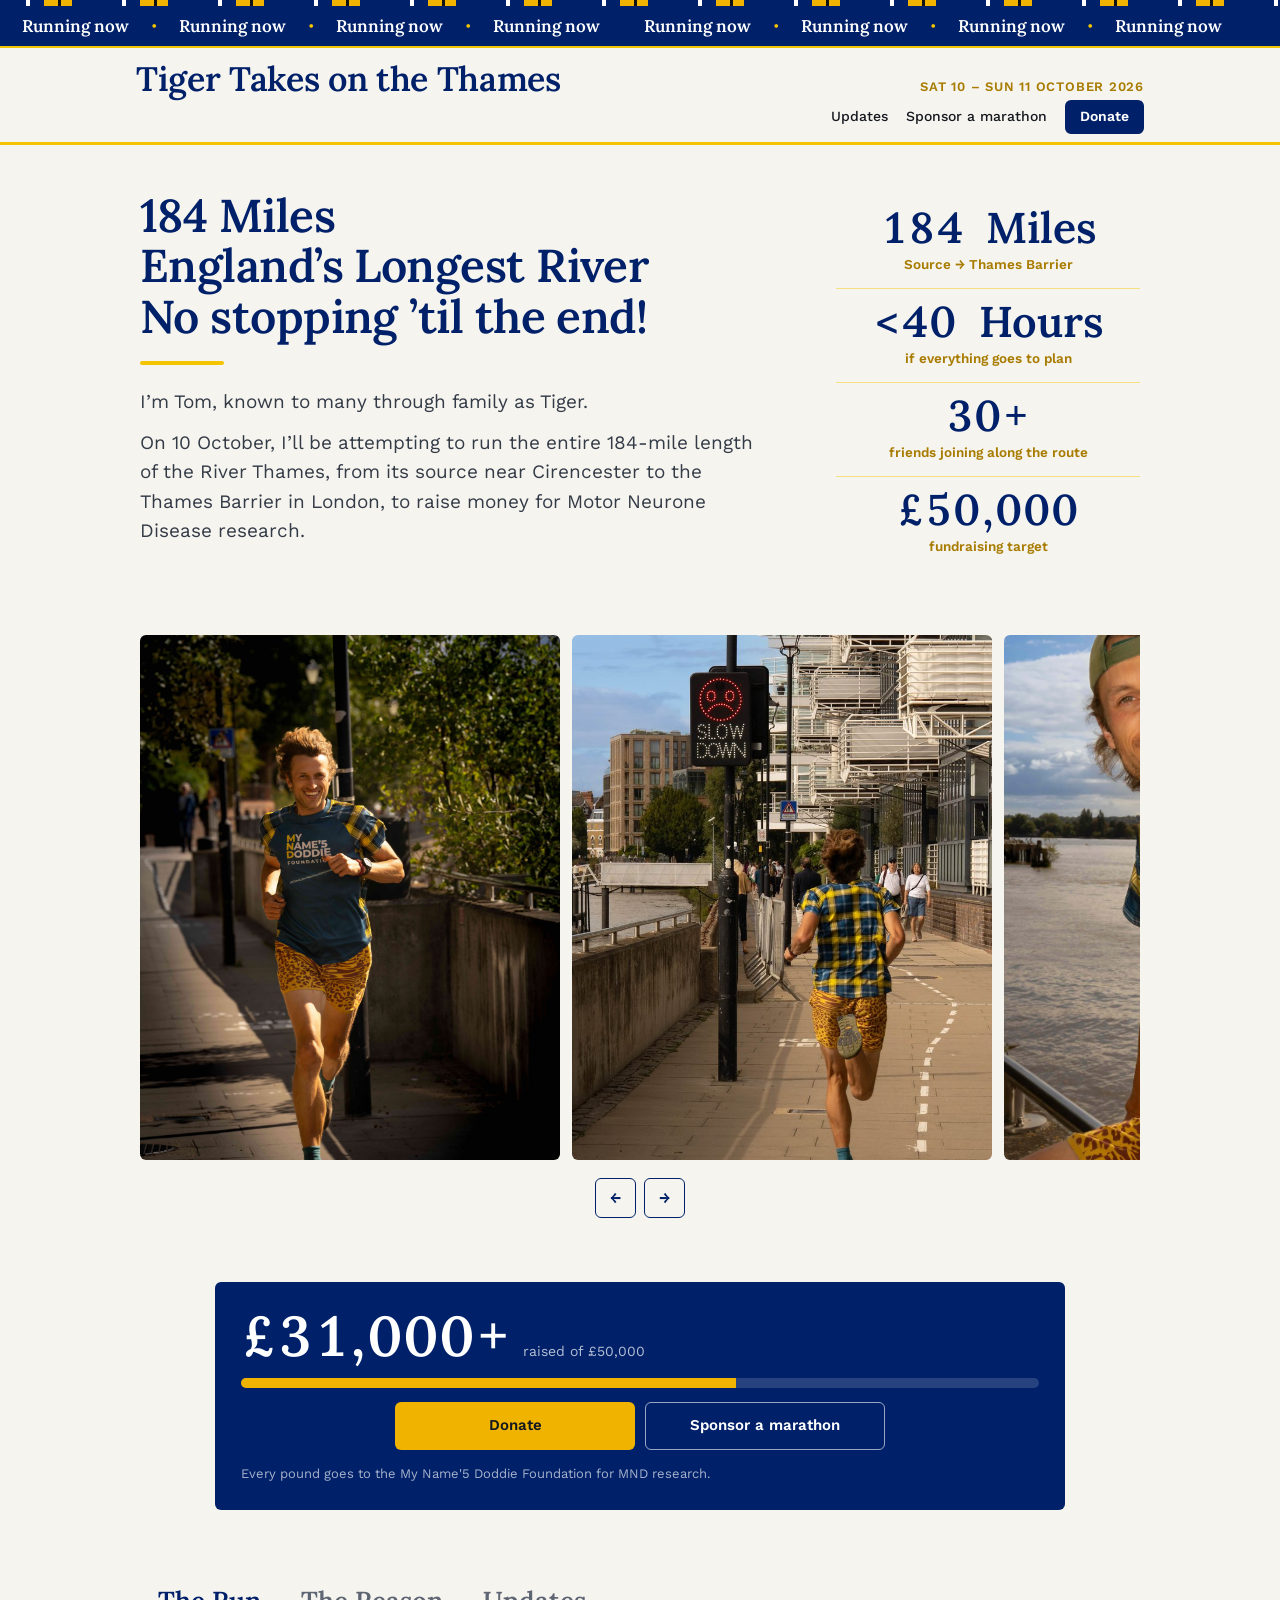
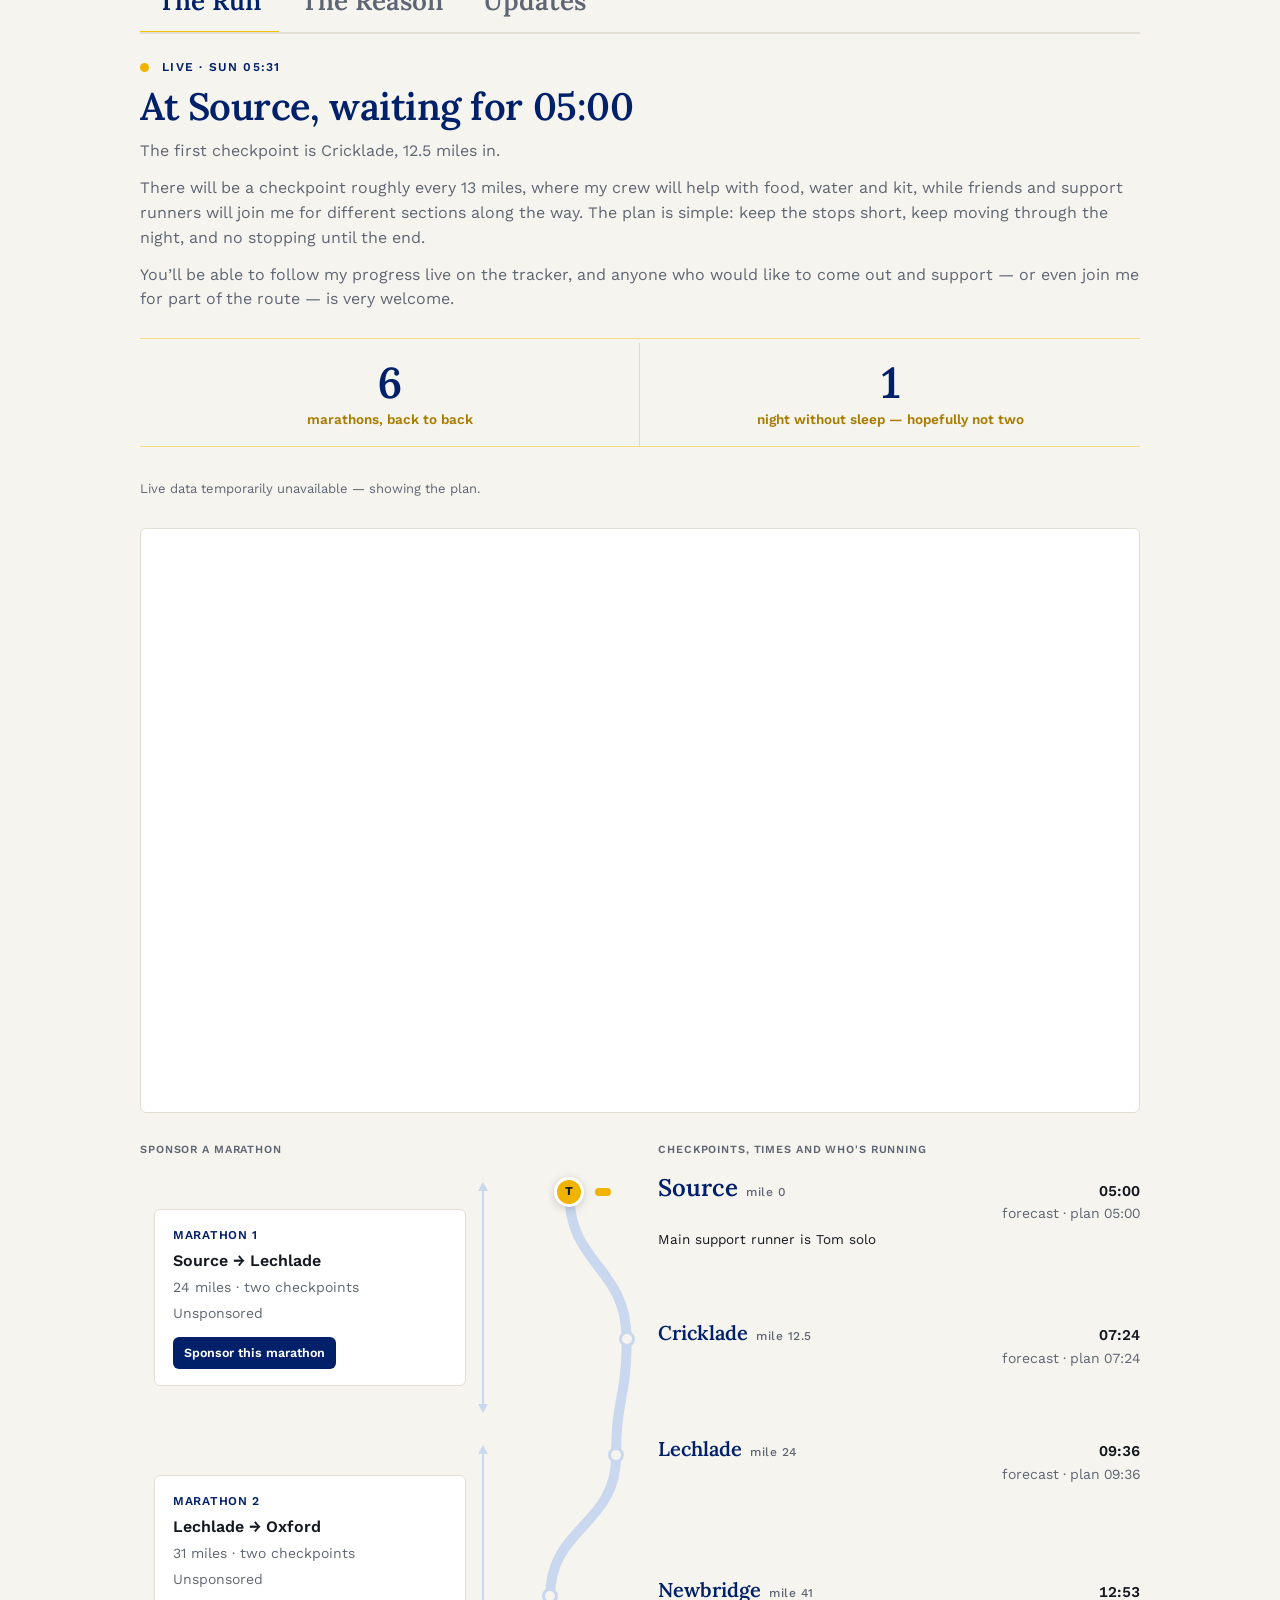
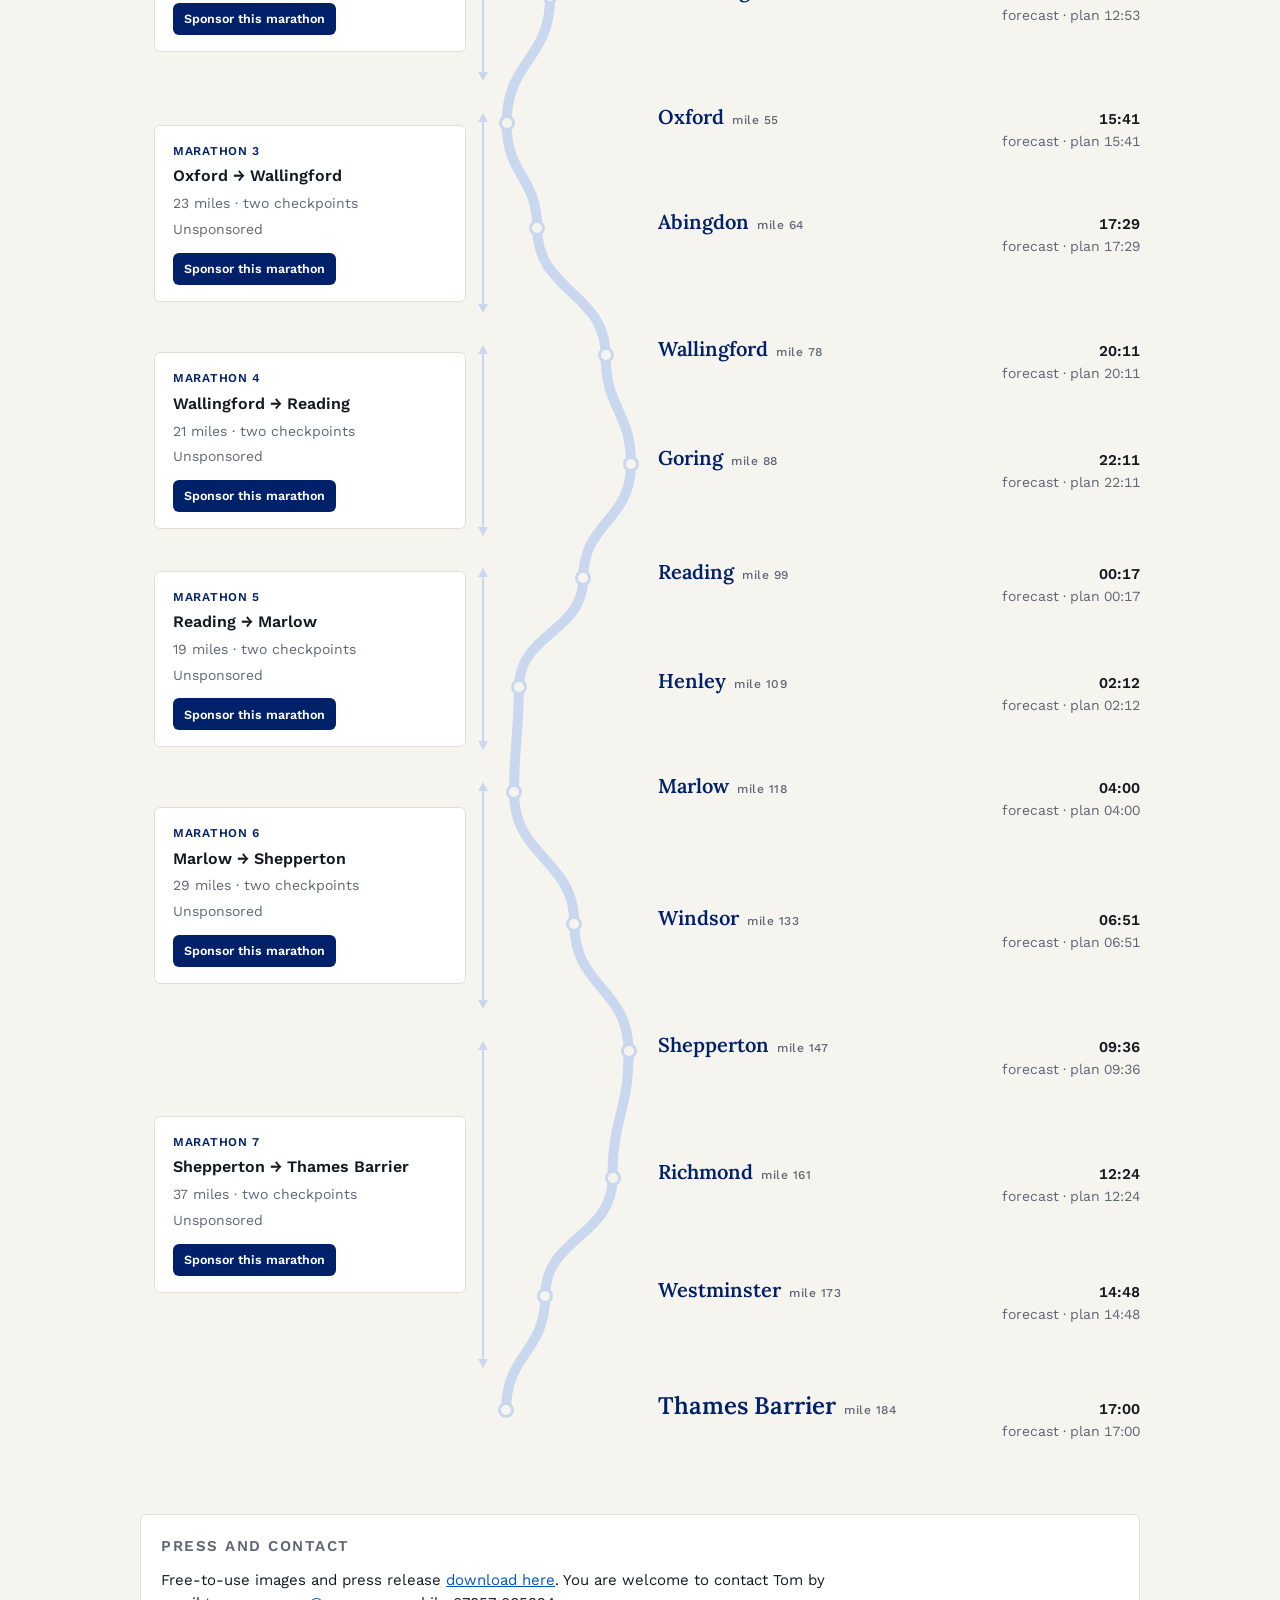
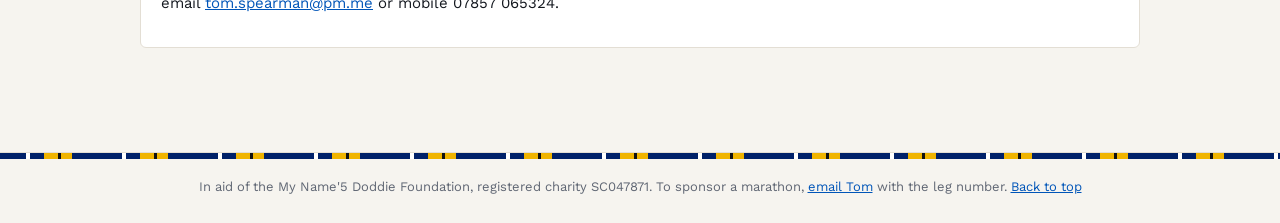
==== commit 0faace20: "Add files via upload" ====
--- a/index.html
+++ b/index.html
@@ -37,8 +37,17 @@
 
 <div class="tartan" aria-hidden="true"></div>
 
-<header class="top">
-  <a class="brand" href="#top">Tiger Takes on the Thames</a>
+<header class="top" id="top-bar">
+
+  <!-- Moving banner: the total raised and the state of the run, alternating. -->
+  <div class="ticker" id="ticker" aria-label="Fundraising total and countdown">
+    <div class="ticker-track" id="ticker-track"></div>
+  </div>
+
+  <div class="top-main">
+    <a class="brand" href="#top">Tiger Takes on the Thames</a>
+    <p class="top-date">Sat 10 – Sun 11 October 2026</p>
+  </div>
 
   <nav>
     <a href="#updates">Updates</a>
@@ -50,23 +59,15 @@
 <main id="top">
 
   <!-- ── Hero ─────────────────────────────────────────────── -->
-  <section class="hero-head">
-    <h1>
-      184 Miles<br>
-      England’s Longest River<br>
-      No stopping ’til the end!
-    </h1>
-    <p class="hero-dates">Saturday 10 – Sunday 11 October 2026</p>
-  </section>
-
-  <!-- Moving banner: the total raised and the countdown, alternating. -->
-  <div class="ticker" id="ticker" aria-label="Fundraising total and countdown">
-    <div class="ticker-track" id="ticker-track"></div>
-  </div>
-
   <section class="hero">
 
     <div class="hero-copy">
+
+      <h1>
+        184 Miles<br>
+        England’s Longest River<br>
+        No stopping ’til the end!
+      </h1>
 
       <p class="lede">
         I’m Tom, known to many through family as Tiger.
@@ -105,15 +106,12 @@
   <!-- ── Photos ───────────────────────────────────────────── -->
   <section class="gallery" id="gallery">
 
-    <div class="gallery-head">
-
-      <div class="gallery-nav">
-        <button class="btn btn-outline" id="gal-prev" type="button" aria-label="Previous photos">←</button>
-        <button class="btn btn-outline" id="gal-next" type="button" aria-label="Next photos">→</button>
-      </div>
-    </div>
-
     <div class="gallery-track" id="gallery-track"></div>
+
+    <div class="gallery-nav">
+      <button class="btn btn-outline" id="gal-prev" type="button" aria-label="Previous photos">←</button>
+      <button class="btn btn-outline" id="gal-next" type="button" aria-label="Next photos">→</button>
+    </div>
 
   </section>
 
--- a/styles.css
+++ b/styles.css
@@ -206,16 +206,28 @@
   background: rgba(246, 244, 239, 0.94);
   backdrop-filter: blur(8px);
 
-  border-bottom: 1px solid var(--line);
+  /* The yellow rule under the whole header. */
+  border-bottom: 3px solid var(--yellow);
 
   display: flex;
   flex-direction: column;
-  align-items: center;
-  gap: 6px;
-
-  padding: 10px 16px 8px;
+  align-items: stretch;
+
+  padding: 0 0 8px;
 
   text-align: center;
+}
+
+/* Brand on the left, dates on the right, on one line. */
+.top-main {
+  display: flex;
+  align-items: baseline;
+  justify-content: space-between;
+  gap: 16px;
+
+  width: min(100%, var(--max));
+  margin: 0 auto;
+  padding: 12px 16px 2px;
 }
 
 .brand {
@@ -223,17 +235,50 @@
   font-weight: 600;
   color: var(--navy);
   text-decoration: none;
-  font-size: 20px;
+  font-size: clamp(22px, 3.4vw, 34px);
+  line-height: 1.1;
+  letter-spacing: -0.01em;
+}
+
+.top-date {
+  margin: 0;
+  color: var(--yellow-text);
+  font-size: 13px;
+  font-weight: 600;
+  letter-spacing: 0.06em;
+  text-transform: uppercase;
   white-space: nowrap;
+}
+
+/* Once you are past the intro the header collapses to a slim bar, so it isn't
+   following you down the whole page on a phone. */
+body.scrolled .ticker,
+body.scrolled .top-date {
+  display: none;
+}
+body.scrolled .top-main {
+  padding: 8px 16px 0;
+}
+body.scrolled .brand {
+  font-size: 19px;
+}
+body.scrolled .top nav {
+  gap: 14px;
+  font-size: 13px;
 }
 
 .top nav {
   display: flex;
   align-items: center;
-  justify-content: center;
+  justify-content: flex-end;
   gap: 18px;
   font-size: 14px;
   flex-wrap: wrap;
+
+  /* Same gutter as the brand row above it, so the two line up. */
+  width: min(100%, var(--max));
+  margin: 0 auto;
+  padding: 0 16px;
 }
 
 .top nav a:not(.btn) {
@@ -246,15 +291,41 @@
   min-height: 34px;
 }
 
+/* Narrow: the date drops under the title rather than squeezing it to three lines. */
+@media (max-width: 640px) {
+
+  .top-main {
+    flex-direction: column;
+    align-items: center;
+    gap: 3px;
+    padding: 10px 16px 4px;
+  }
+
+  .top-date {
+    font-size: 11.5px;
+  }
+
+  .brand {
+    font-size: 24px;
+    text-align: center;
+  }
+
+  .top nav {
+    justify-content: center;
+  }
+
+}
+
 @media (max-width: 420px) {
 
   .top nav {
     gap: 12px;
     font-size: 13px;
+    justify-content: center;
   }
 
   .brand {
-    font-size: 18px;
+    font-size: 21px;
   }
 
 }
@@ -273,51 +344,33 @@
 }
 
 
-/* ── Hero header: centred title, yellow rule, dates ───────────────────────── */
-
-.hero-head {
-  text-align: center;
-  margin: 44px 0 0;
-}
-
-.hero-head h1 {
-  font-size: clamp(34px, 5.4vw, 60px);
-  line-height: 1.08;
-  margin: 0 auto;
-  max-width: 18ch;
-}
-
-.hero-head h1::after {
+/* ── Hero title ───────────────────────────────────────────────────────────── */
+
+/* Back on the left, above the intro, a little smaller than before so the
+   header carries the top of the page. */
+.hero h1 {
+  font-size: clamp(31px, 4.1vw, 46px);
+  line-height: 1.1;
+  margin: 0 0 22px;
+}
+
+.hero h1::after {
   content: "";
   display: block;
-  width: 120px;
-  height: 5px;
-  margin: 20px auto 0;
+  width: 84px;
+  height: 4px;
+  margin: 18px 0 0;
   background: var(--yellow);
   border-radius: 3px;
 }
 
-.hero-dates {
-  margin: 18px 0 0;
-
-  font-size: clamp(14px, 1.6vw, 17px);
-  font-weight: 600;
-  letter-spacing: 0.08em;
-  text-transform: uppercase;
-
-  color: var(--muted);
-}
-
 
 /* ── Moving banner ────────────────────────────────────────────────────────── */
 
+/* Lives inside the sticky header now, so it is already full width. */
 .ticker {
-  width: 100vw;
-  margin: 30px calc(50% - 50vw) 0;
-
   background: var(--navy);
-  border-top: 3px solid var(--yellow);
-  border-bottom: 3px solid var(--yellow);
+  border-bottom: 2px solid var(--yellow);
 
   overflow: hidden;
 }
@@ -333,7 +386,7 @@
   display: flex;
   align-items: center;
 
-  padding: 13px 0;
+  padding: 7px 0;
   white-space: nowrap;
 }
 
@@ -341,16 +394,16 @@
   color: #fff;
 
   font-family: var(--serif);
-  font-size: clamp(17px, 2vw, 23px);
-  font-weight: 600;
-
-  padding: 0 26px;
+  font-size: clamp(14px, 1.5vw, 17px);
+  font-weight: 600;
+
+  padding: 0 22px;
 }
 
 .ticker-run i {
   color: var(--yellow);
   font-style: normal;
-  font-size: 18px;
+  font-size: 15px;
 }
 
 @keyframes ticker {
@@ -381,11 +434,6 @@
   margin-top: 46px;
 }
 
-.hero h1 {
-  font-size: clamp(34px, 4.7vw, 52px);
-  line-height: 1.1;
-}
-
 .lede {
   font-size: 19px;
   color: #333b47;
@@ -554,17 +602,11 @@
   margin-top: 50px;
 }
 
-.gallery-head {
-  display: flex;
-  justify-content: space-between;
-  align-items: end;
-  gap: 16px;
-  margin-bottom: 14px;
-}
-
 .gallery-nav {
   display: flex;
   gap: 8px;
+  justify-content: center;
+  margin-top: 14px;
 }
 
 .gallery-nav .btn {
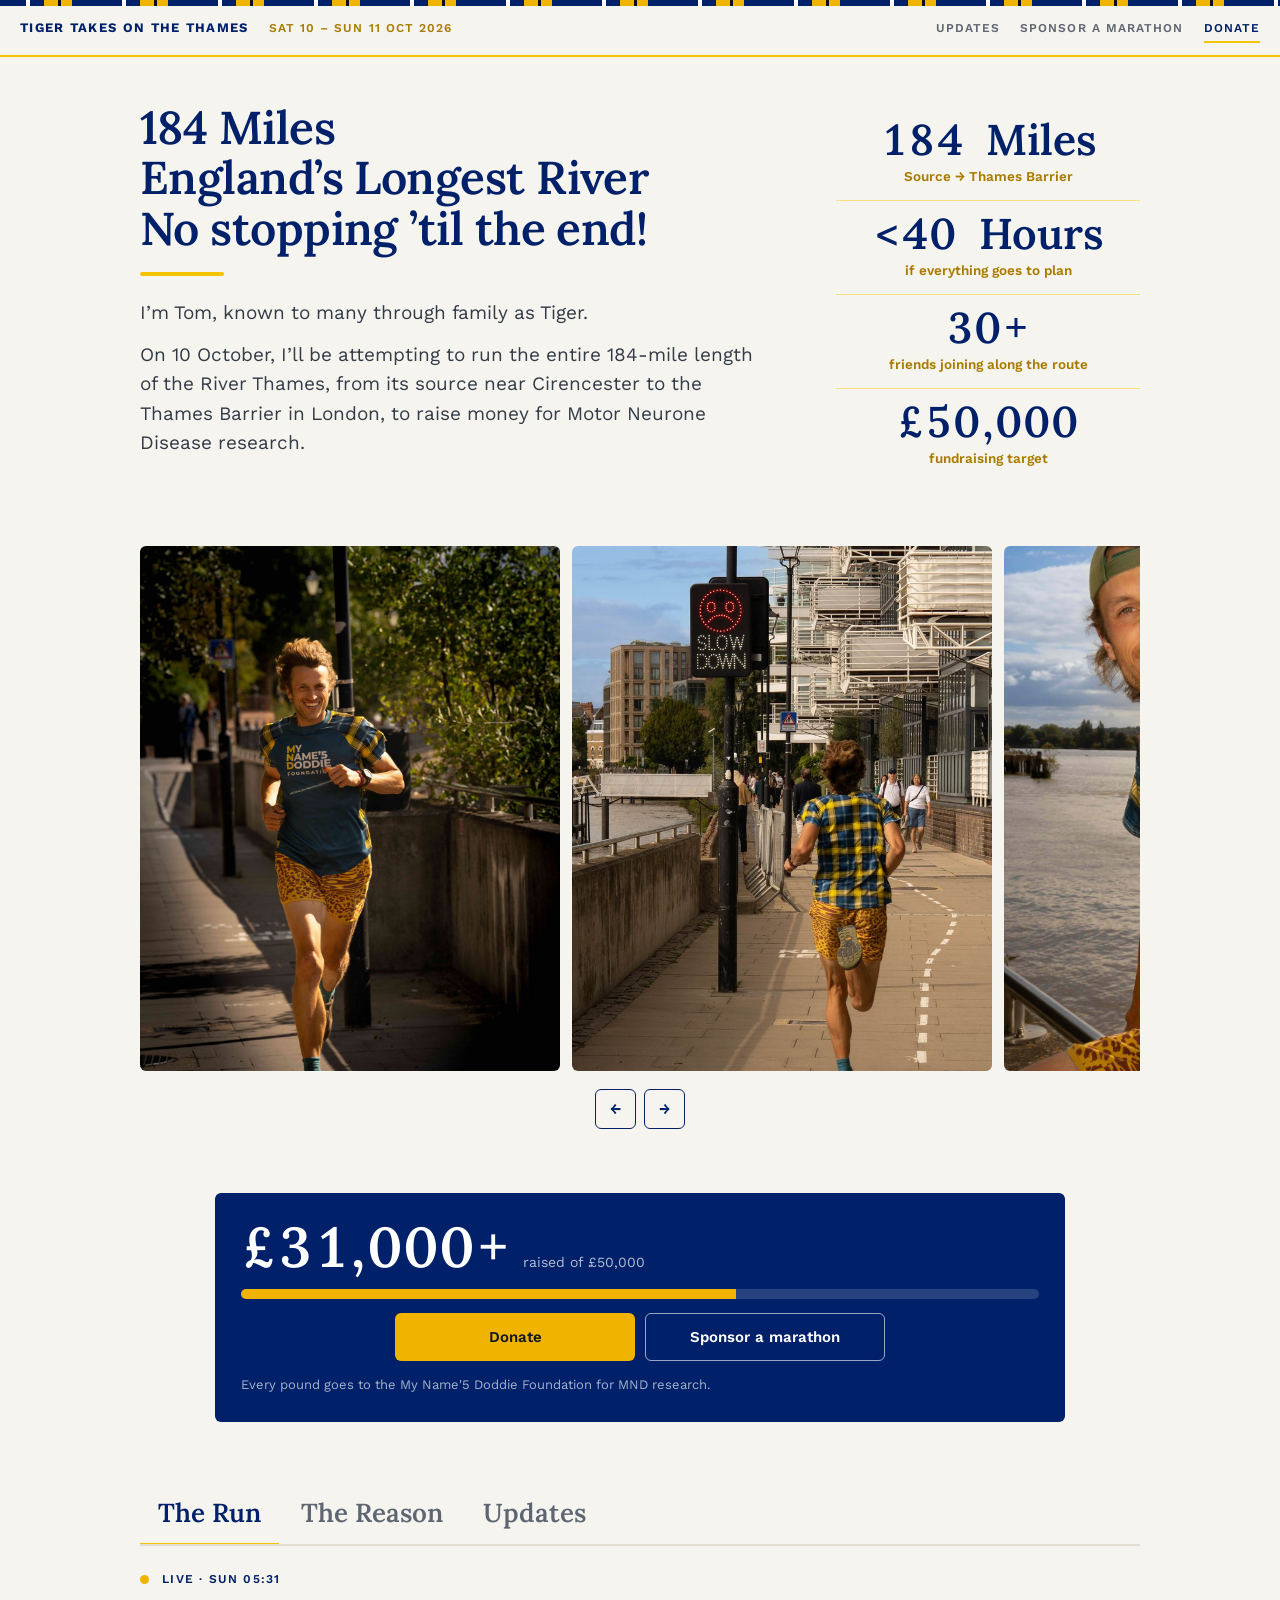
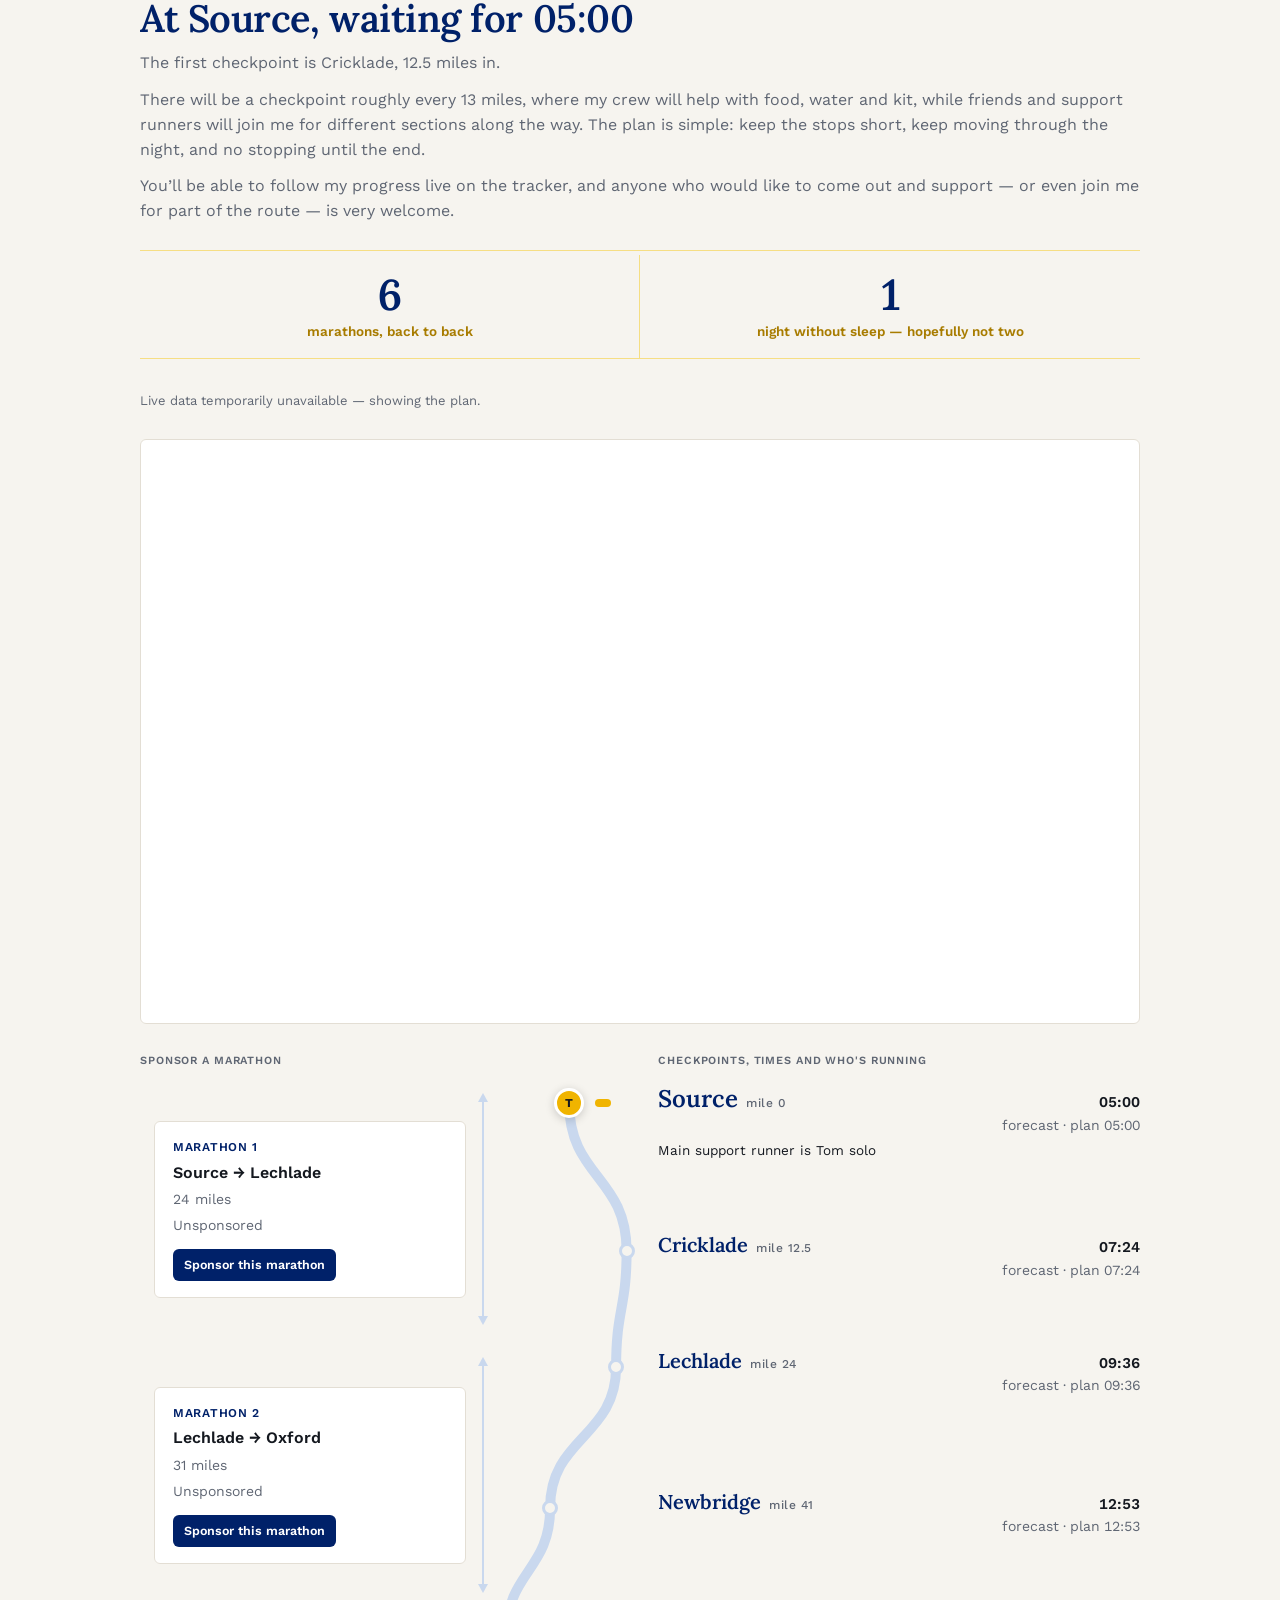
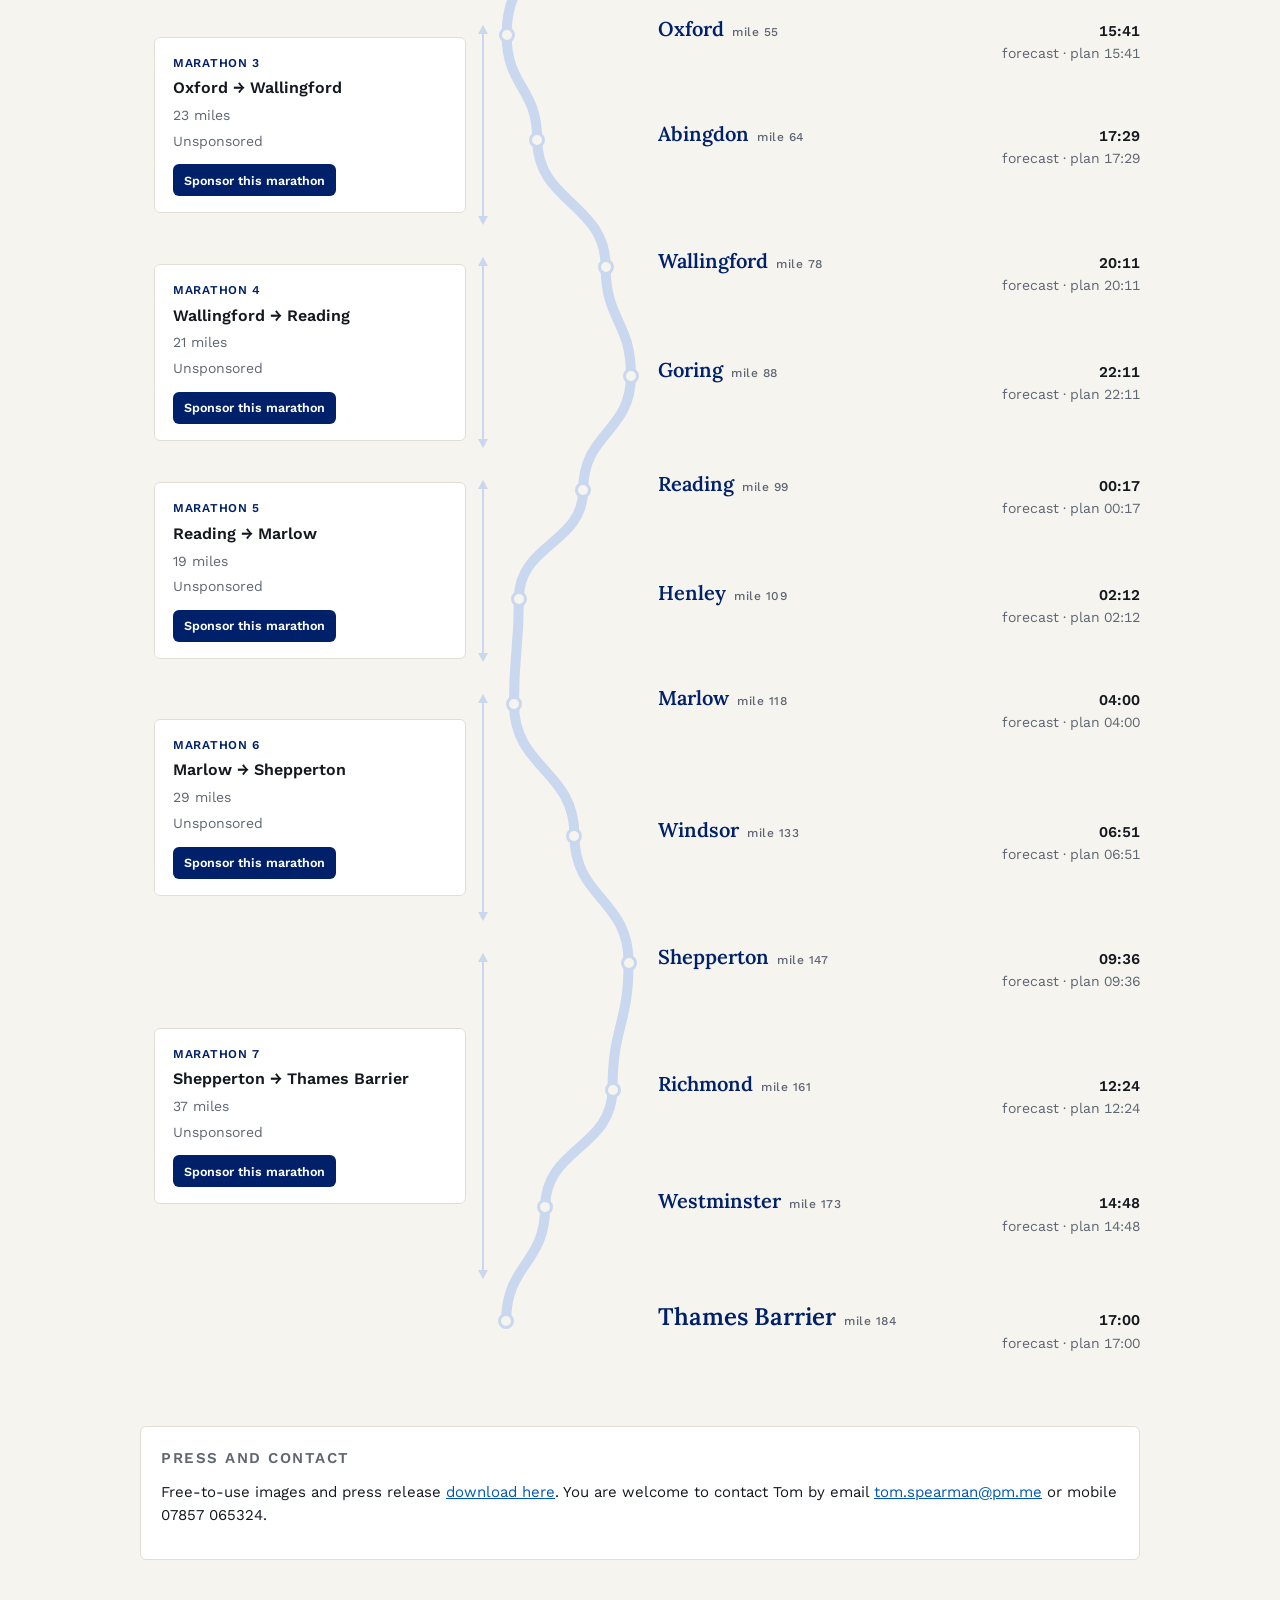
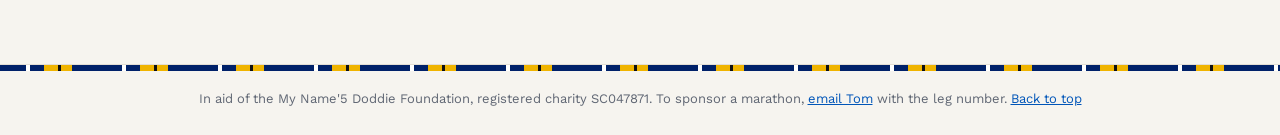
==== commit f456d8d2: "Add files via upload" ====
--- a/index.html
+++ b/index.html
@@ -37,22 +37,16 @@
 
 <div class="tartan" aria-hidden="true"></div>
 
+<!-- One quiet row: who, when, how long left, and the way in. -->
 <header class="top" id="top-bar">
-
-  <!-- Moving banner: the total raised and the state of the run, alternating. -->
-  <div class="ticker" id="ticker" aria-label="Fundraising total and countdown">
-    <div class="ticker-track" id="ticker-track"></div>
-  </div>
-
-  <div class="top-main">
-    <a class="brand" href="#top">Tiger Takes on the Thames</a>
-    <p class="top-date">Sat 10 – Sun 11 October 2026</p>
-  </div>
+  <a class="brand" href="#top">Tiger Takes on the Thames</a>
+  <span class="top-meta">Sat 10 – Sun 11 Oct 2026</span>
+  <span class="top-meta" id="countdown"></span>
 
   <nav>
     <a href="#updates">Updates</a>
     <a href="sponsor.html">Sponsor a marathon</a>
-    <a class="btn btn-small" id="nav-donate" href="#" target="_blank" rel="noopener">Donate</a>
+    <a id="nav-donate" href="#" target="_blank" rel="noopener">Donate</a>
   </nav>
 </header>
 
--- a/styles.css
+++ b/styles.css
@@ -198,134 +198,99 @@
 
 /* ── Header ───────────────────────────────────────────────────────────────── */
 
+/* One quiet row. Everything in it is the same small uppercase label: the name
+   carries a touch more weight and colour, nothing else competes. */
 .top {
   position: sticky;
   top: 0;
   z-index: 10;
 
-  background: rgba(246, 244, 239, 0.94);
+  background: rgba(246, 244, 239, 0.95);
   backdrop-filter: blur(8px);
 
-  /* The yellow rule under the whole header. */
-  border-bottom: 3px solid var(--yellow);
-
-  display: flex;
-  flex-direction: column;
-  align-items: stretch;
-
-  padding: 0 0 8px;
-
-  text-align: center;
-}
-
-/* Brand on the left, dates on the right, on one line. */
-.top-main {
+  border-bottom: 2px solid var(--yellow);
+
   display: flex;
   align-items: baseline;
-  justify-content: space-between;
-  gap: 16px;
-
-  width: min(100%, var(--max));
-  margin: 0 auto;
-  padding: 12px 16px 2px;
+  flex-wrap: wrap;
+  gap: 10px 20px;
+
+  width: 100%;
+  padding: 12px 20px;
+
+  font-size: 12px;
+  font-weight: 600;
+  letter-spacing: 0.09em;
+  text-transform: uppercase;
+}
+
+.top > * {
+  flex: none;
 }
 
 .brand {
-  font-family: var(--serif);
-  font-weight: 600;
+  font-family: inherit;
+  font-size: 13px;
+  font-weight: 700;
+  letter-spacing: 0.1em;
   color: var(--navy);
   text-decoration: none;
-  font-size: clamp(22px, 3.4vw, 34px);
-  line-height: 1.1;
-  letter-spacing: -0.01em;
-}
-
-.top-date {
-  margin: 0;
+}
+
+.top-meta {
   color: var(--yellow-text);
-  font-size: 13px;
-  font-weight: 600;
-  letter-spacing: 0.06em;
-  text-transform: uppercase;
-  white-space: nowrap;
-}
-
-/* Once you are past the intro the header collapses to a slim bar, so it isn't
-   following you down the whole page on a phone. */
-body.scrolled .ticker,
-body.scrolled .top-date {
-  display: none;
-}
-body.scrolled .top-main {
-  padding: 8px 16px 0;
-}
-body.scrolled .brand {
-  font-size: 19px;
-}
-body.scrolled .top nav {
-  gap: 14px;
-  font-size: 13px;
-}
-
+}
+
+.top-meta:empty {
+  display: none;
+}
+
+/* Menu sits at the far end of the row. */
 .top nav {
   display: flex;
-  align-items: center;
-  justify-content: flex-end;
-  gap: 18px;
-  font-size: 14px;
+  align-items: baseline;
   flex-wrap: wrap;
-
-  /* Same gutter as the brand row above it, so the two line up. */
-  width: min(100%, var(--max));
-  margin: 0 auto;
-  padding: 0 16px;
-}
-
-.top nav a:not(.btn) {
-  color: var(--ink);
+  gap: 20px;
+
+  margin-left: auto;
+}
+
+.top nav a {
+  color: var(--muted);
   text-decoration: none;
-  font-weight: 500;
-}
-
-.top nav .btn-small {
-  min-height: 34px;
-}
-
-/* Narrow: the date drops under the title rather than squeezing it to three lines. */
-@media (max-width: 640px) {
-
-  .top-main {
-    flex-direction: column;
-    align-items: center;
-    gap: 3px;
-    padding: 10px 16px 4px;
-  }
-
-  .top-date {
-    font-size: 11.5px;
-  }
-
-  .brand {
-    font-size: 24px;
+  font: inherit;
+}
+
+.top nav a:hover {
+  color: var(--navy);
+}
+
+.top nav #nav-donate {
+  color: var(--navy);
+}
+
+.top nav #nav-donate::after {
+  content: "";
+  display: block;
+  height: 2px;
+  margin-top: 3px;
+  background: var(--yellow);
+}
+
+@media (max-width: 700px) {
+
+  .top {
+    gap: 6px 14px;
+    padding: 10px 16px;
+    justify-content: center;
     text-align: center;
   }
 
   .top nav {
+    margin-left: 0;
+    width: 100%;
     justify-content: center;
-  }
-
-}
-
-@media (max-width: 420px) {
-
-  .top nav {
-    gap: 12px;
-    font-size: 13px;
-    justify-content: center;
-  }
-
-  .brand {
-    font-size: 21px;
+    gap: 16px;
   }
 
 }
@@ -365,65 +330,6 @@
 }
 
 
-/* ── Moving banner ────────────────────────────────────────────────────────── */
-
-/* Lives inside the sticky header now, so it is already full width. */
-.ticker {
-  background: var(--navy);
-  border-bottom: 2px solid var(--yellow);
-
-  overflow: hidden;
-}
-
-.ticker-track {
-  display: flex;
-  width: max-content;
-
-  animation: ticker 38s linear infinite;
-}
-
-.ticker-run {
-  display: flex;
-  align-items: center;
-
-  padding: 7px 0;
-  white-space: nowrap;
-}
-
-.ticker-run span {
-  color: #fff;
-
-  font-family: var(--serif);
-  font-size: clamp(14px, 1.5vw, 17px);
-  font-weight: 600;
-
-  padding: 0 22px;
-}
-
-.ticker-run i {
-  color: var(--yellow);
-  font-style: normal;
-  font-size: 15px;
-}
-
-@keyframes ticker {
-  from { transform: translateX(0); }
-  to   { transform: translateX(-50%); }
-}
-
-.ticker:hover .ticker-track {
-  animation-play-state: paused;
-}
-
-@media (prefers-reduced-motion: reduce) {
-
-  .ticker-track {
-    animation: none;
-  }
-
-}
-
-
 /* ── Hero ─────────────────────────────────────────────────────────────────── */
 
 .hero {
@@ -1295,6 +1201,13 @@
   color: var(--muted);
 }
 
+.leg-note {
+  margin: 4px 0 2px;
+  font-size: 13px;
+  line-height: 1.45;
+  color: var(--muted);
+}
+
 .leg .sponsor {
   color: var(--navy);
   font-weight: 600;
@@ -1774,7 +1687,7 @@
 
 #press p {
   font-size: 15px;
-  max-width: 78ch;
+  max-width: none;
 }
 
 
@@ -1970,7 +1883,6 @@
 
 .page-head {
   margin: 40px 0 28px;
-  max-width: 62ch;
 }
 
 .back {
@@ -2047,35 +1959,18 @@
   display: none;
 }
 
-.what {
-  display: grid;
-  grid-template-columns: repeat(auto-fit, minmax(240px, 1fr));
-  gap: 22px;
-  margin: 8px 0 36px;
-}
-
-.what h3 {
-  font-size: 17px;
-  margin-bottom: 6px;
-}
-
-.what p {
-  font-size: 15px;
-  color: var(--muted);
-  margin: 0;
-}
-
 /* Sponsor page headline sits a little smaller than a normal page title. */
 .page-title {
   font-size: clamp(28px, 3.6vw, 40px);
 }
 
-.contact-plain {
-  margin: 8px 0 48px;
-}
-
-.contact-plain p {
+/* Plain running copy under the title — no boxes, one readable column. */
+.page-copy {
+  max-width: 66ch;
+}
+
+.page-copy p {
   font-size: 17px;
-  max-width: 62ch;
-  margin: 0;
-}
+  line-height: 1.6;
+  margin: 0 0 16px;
+}
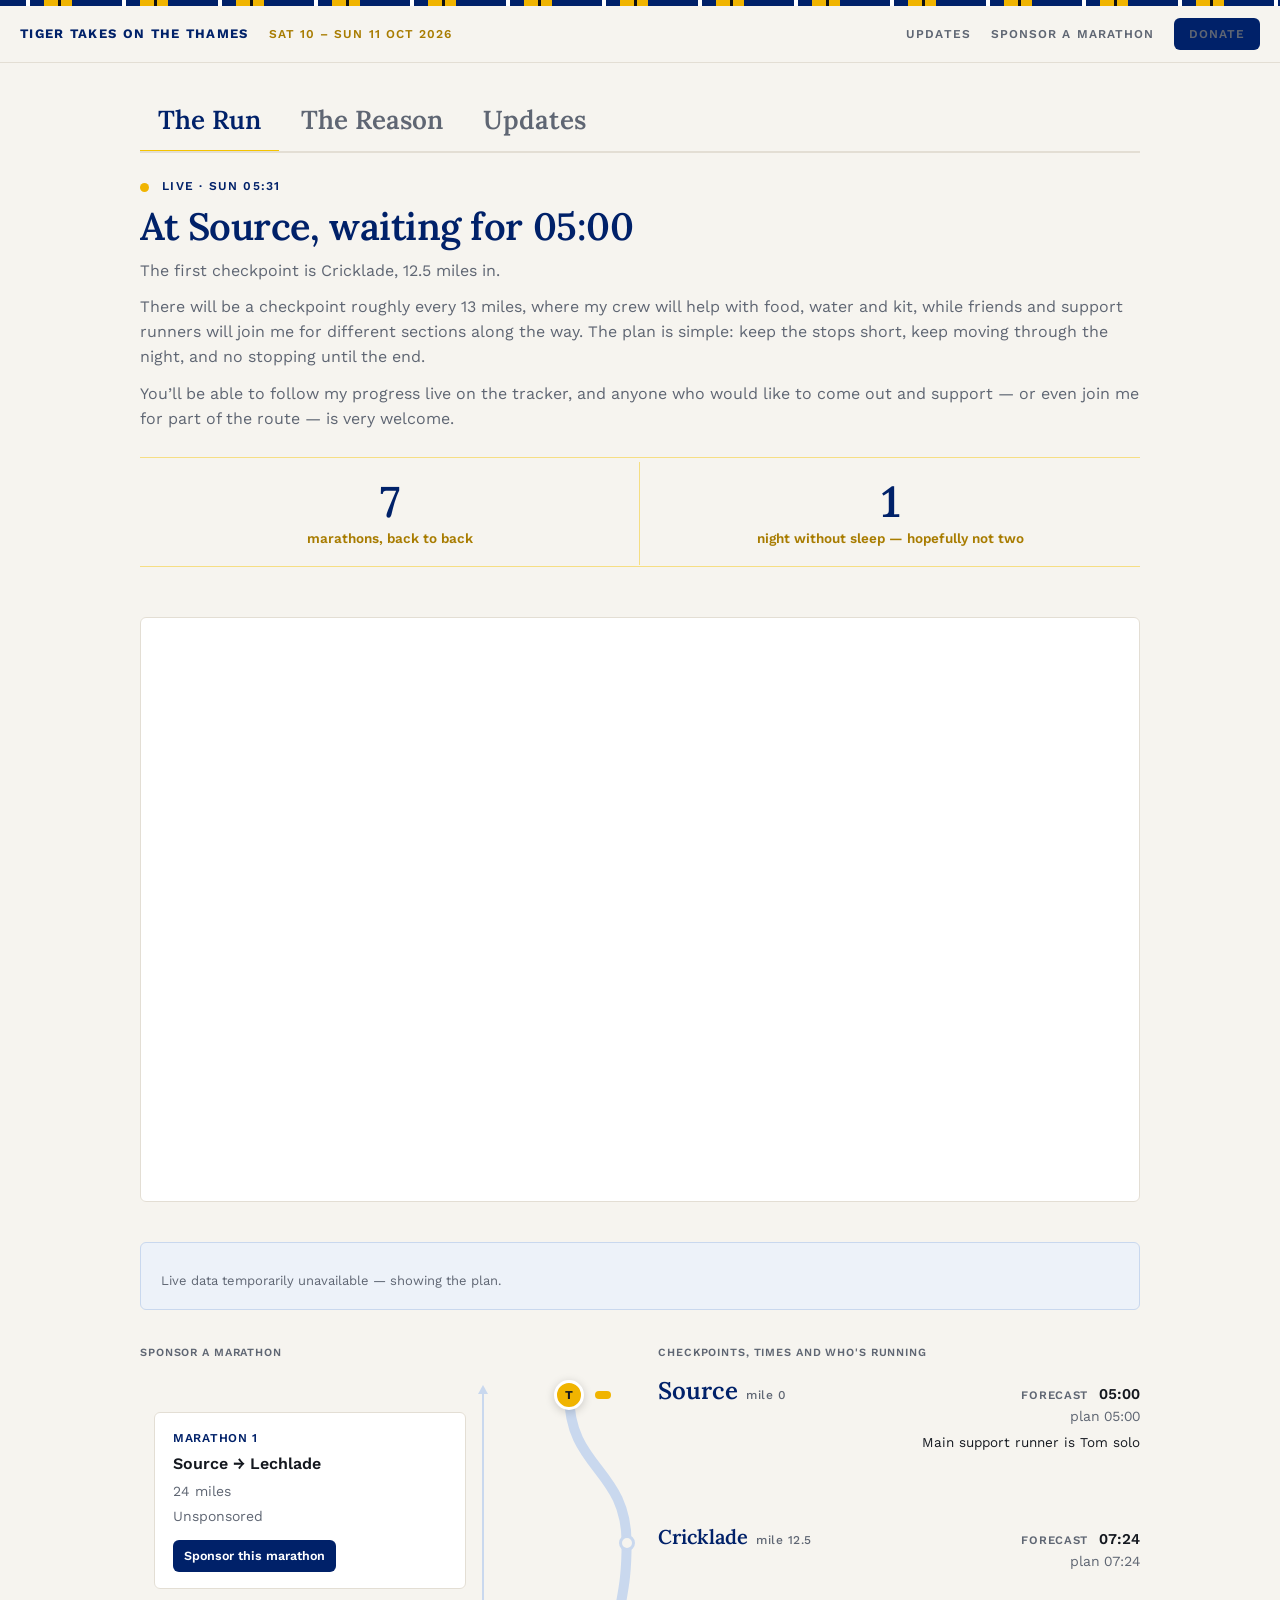
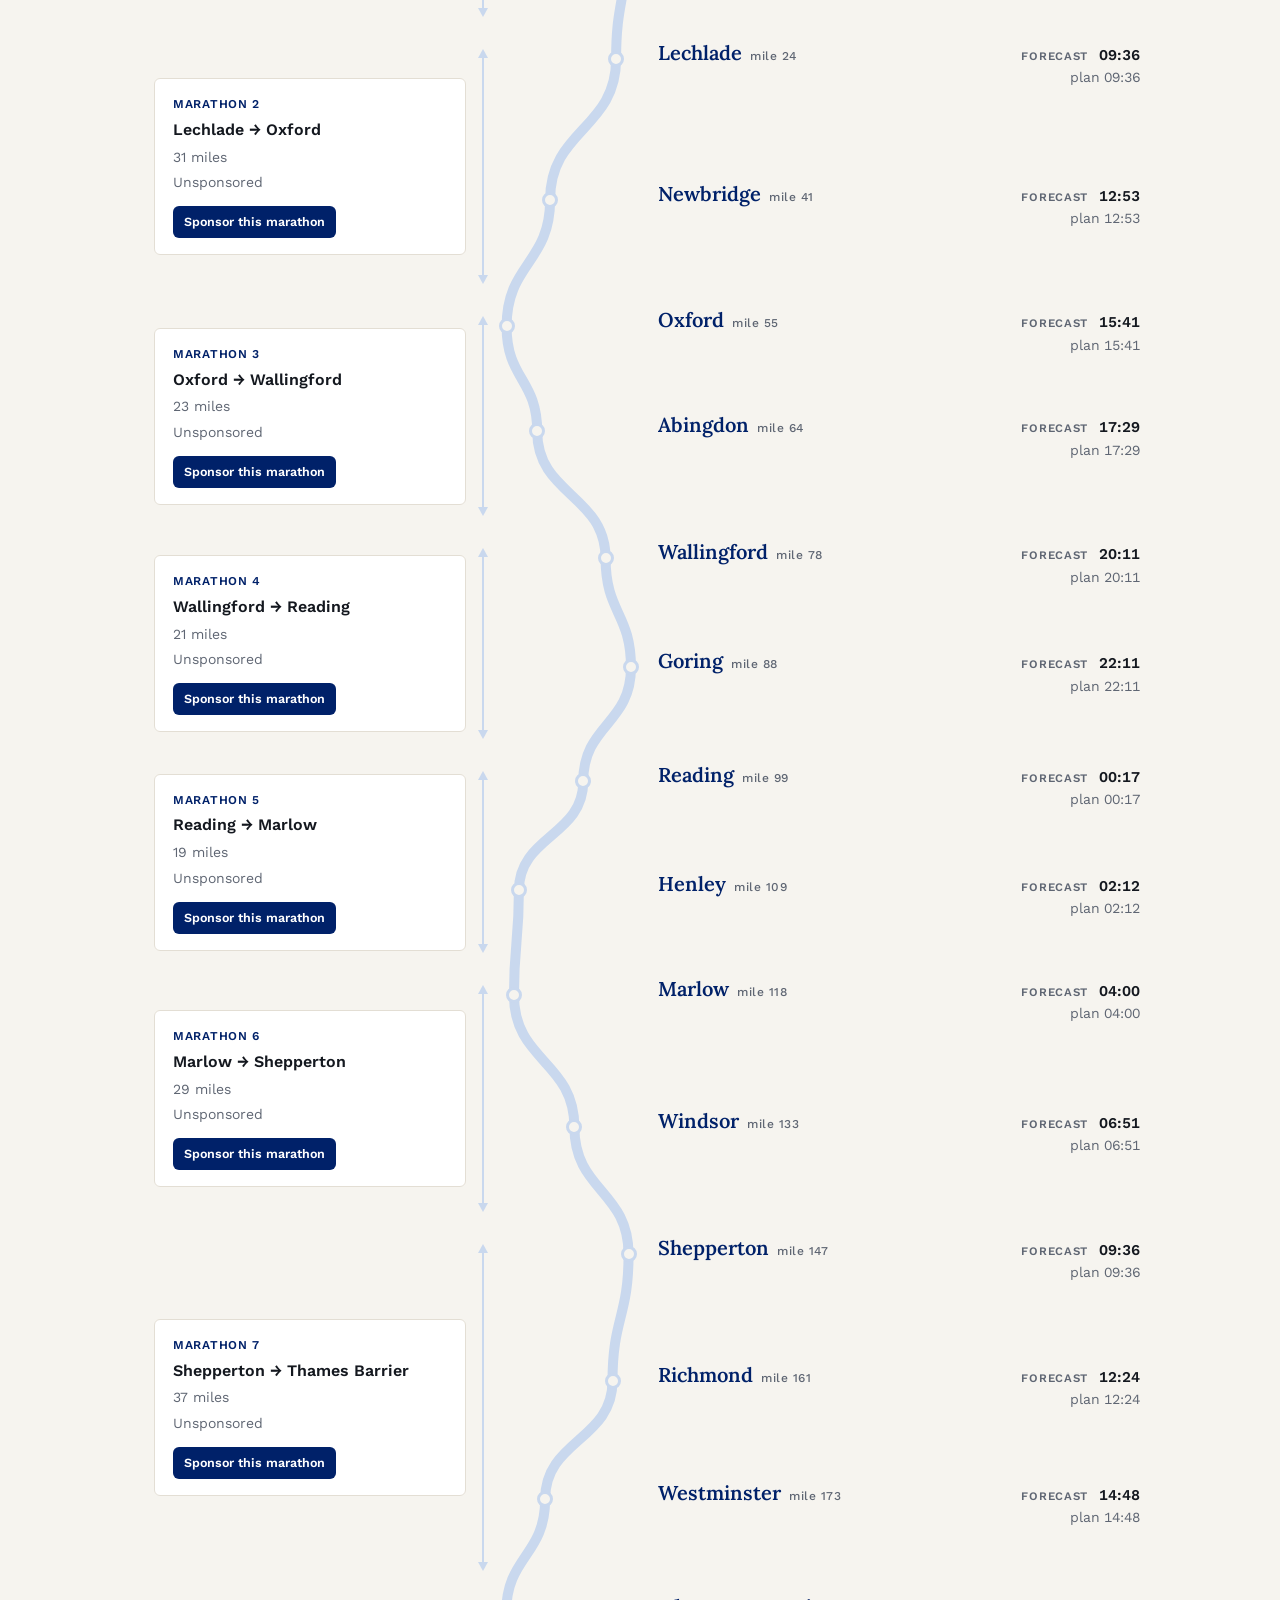
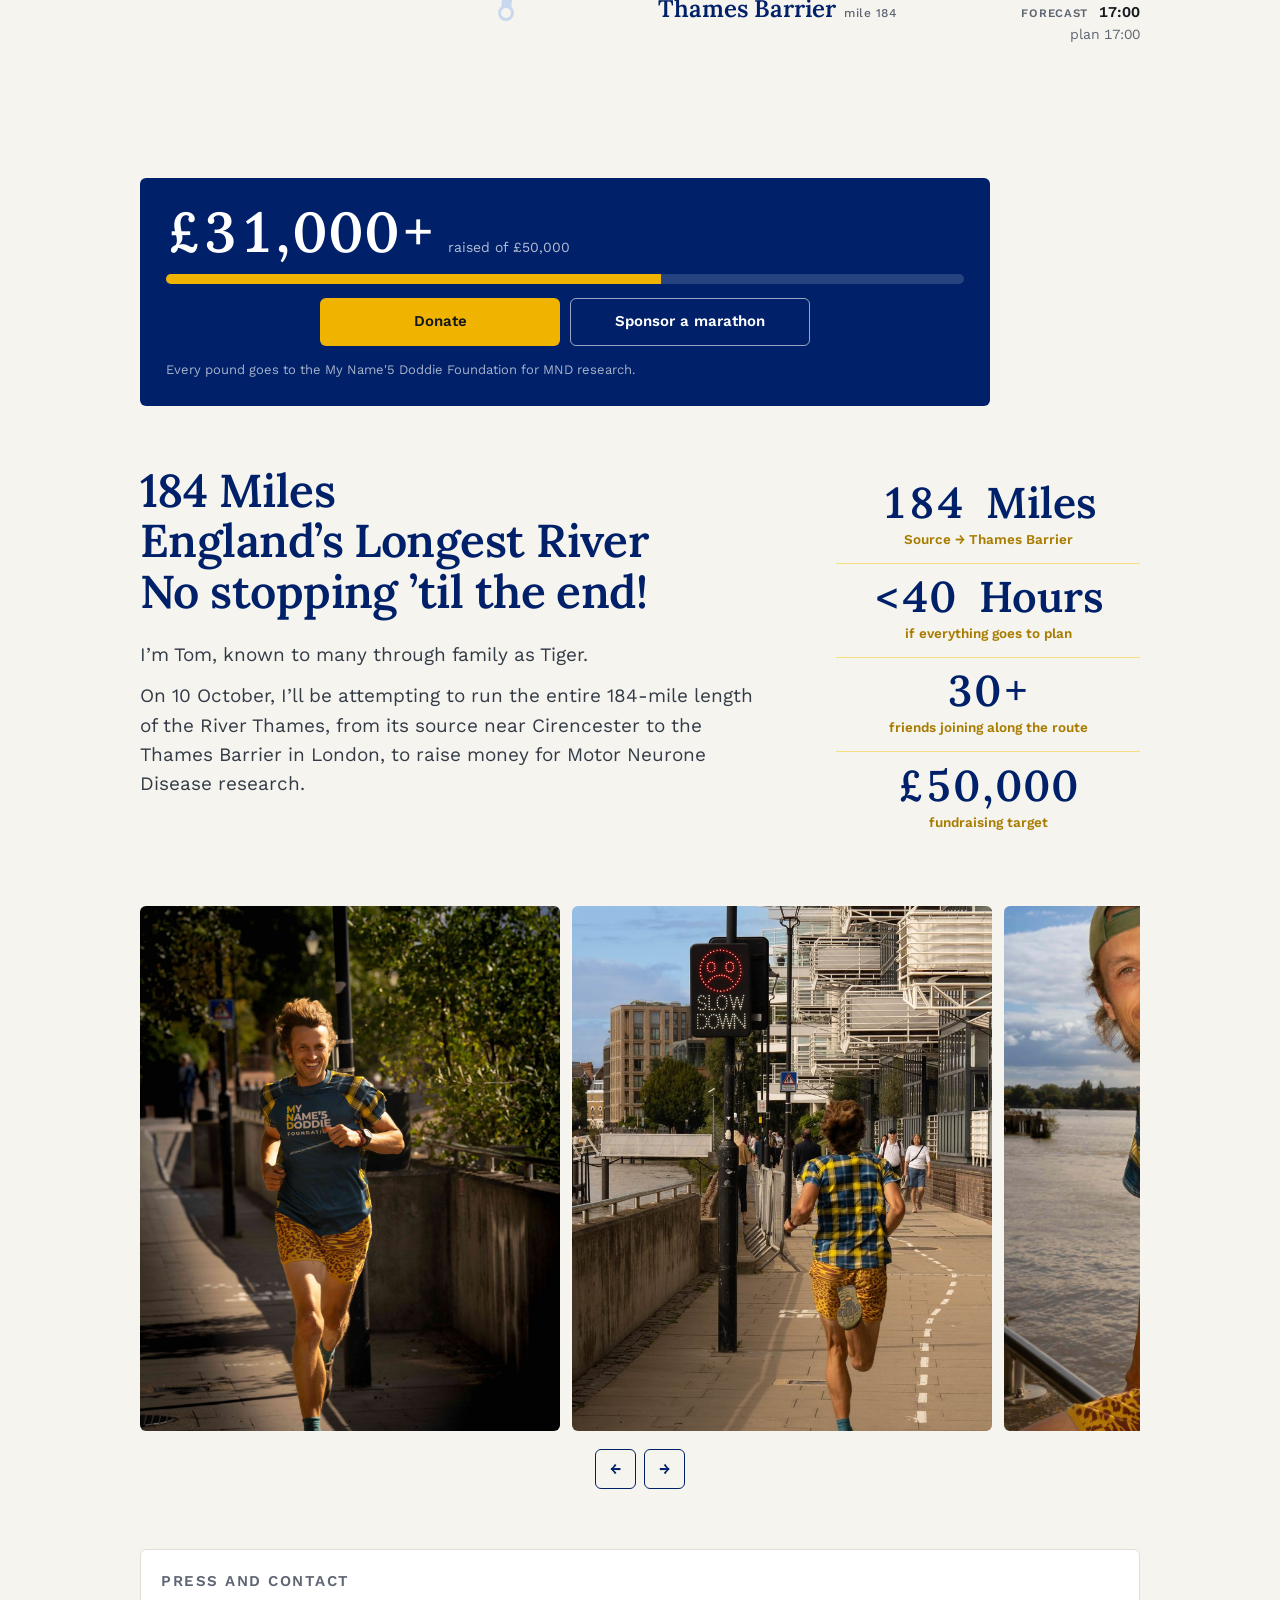
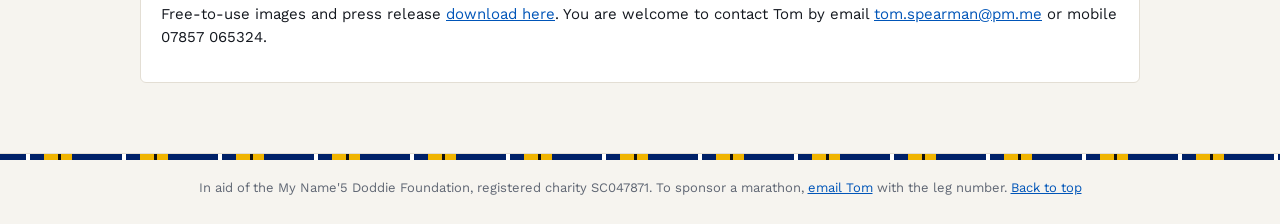
==== commit bfd69007: "Add files via upload" ====
--- a/index.html
+++ b/index.html
@@ -46,7 +46,7 @@
   <nav>
     <a href="#updates">Updates</a>
     <a href="sponsor.html">Sponsor a marathon</a>
-    <a id="nav-donate" href="#" target="_blank" rel="noopener">Donate</a>
+    <a class="btn btn-small" id="nav-donate" href="#" target="_blank" rel="noopener">Donate</a>
   </nav>
 </header>
 
@@ -163,11 +163,11 @@
         The Thames Path runs for 184 miles from the river’s source in the Cotswolds to the Thames Barrier in London. I’m aiming to run at around 6:30 min/km, with a short walking break every 30 minutes, and to finish in under 40 hours — before sunset on Sunday.
       </p>
 
-      <p class="sub">
+      <p class="sub plan-copy">
         There will be a checkpoint roughly every 13 miles, where my crew will help with food, water and kit, while friends and support runners will join me for different sections along the way. The plan is simple: keep the stops short, keep moving through the night, and no stopping until the end.
       </p>
 
-      <p class="sub">
+      <p class="sub plan-copy">
         You’ll be able to follow my progress live on the tracker, and anyone who would like to come out and support — or even join me for part of the route — is very welcome.
       </p>
       <div class="hero-stats route-stats" aria-label="The route in numbers">
@@ -192,7 +192,18 @@
           target="_blank"
           rel="noopener"
           hidden>
-          Where is Tiger right now
+          Click here for live location
+        </a>
+
+        <!-- Finished state: the one thing left to ask for. -->
+        <a
+          class="btn btn-primary"
+          id="finish-donate"
+          href="#"
+          target="_blank"
+          rel="noopener"
+          hidden>
+          Donate
         </a>
 
         <button
@@ -213,8 +224,6 @@
         </button>
       </div>
 
-      <p class="fine" id="updated"></p>
-
     </div>
 
     <div class="komoot" id="komoot" hidden>
@@ -224,6 +233,22 @@
         loading="lazy"
         allowfullscreen>
       </iframe>
+    </div>
+
+    <!-- What the tracker is and when it starts. Hidden once the run is under way. -->
+    <div class="tracker-intro" id="tracker-intro">
+      <p class="eyebrow">The tracker</p>
+      <p>
+        This map is the plan. The tracker below goes live at <strong>05:00 on Saturday 10 October</strong>, when I set off from the source.
+        From then on each checkpoint shows the time I actually arrived, and the ones ahead show an estimated time that is updated as I run.
+        A link to my live location will appear here on the day.
+      </p>
+    </div>
+
+    <!-- Live-only: the quickest way to see where he is this minute. -->
+    <div class="tracker-live" id="tracker-live" hidden>
+      <a class="btn btn-primary" id="livetrack-inline" href="#" target="_blank" rel="noopener">Click here for live location</a>
+      <p class="fine" id="updated"></p>
     </div>
 
     <div class="flow-key" aria-hidden="true">
--- a/styles.css
+++ b/styles.css
@@ -208,10 +208,10 @@
   background: rgba(246, 244, 239, 0.95);
   backdrop-filter: blur(8px);
 
-  border-bottom: 2px solid var(--yellow);
+  border-bottom: 1px solid var(--line);
 
   display: flex;
-  align-items: baseline;
+  align-items: center;
   flex-wrap: wrap;
   gap: 10px 20px;
 
@@ -248,7 +248,7 @@
 /* Menu sits at the far end of the row. */
 .top nav {
   display: flex;
-  align-items: baseline;
+  align-items: center;
   flex-wrap: wrap;
   gap: 20px;
 
@@ -265,16 +265,11 @@
   color: var(--navy);
 }
 
-.top nav #nav-donate {
-  color: var(--navy);
-}
-
-.top nav #nav-donate::after {
-  content: "";
-  display: block;
-  height: 2px;
-  margin-top: 3px;
-  background: var(--yellow);
+.top nav .btn-small {
+  min-height: 32px;
+  padding: 0 14px;
+  font-size: 12px;
+  letter-spacing: 0.08em;
 }
 
 @media (max-width: 700px) {
@@ -306,6 +301,41 @@
 
 section {
   margin: 64px 0;
+}
+
+/* Once the run starts, the tracker is the reason anyone is here — so it goes to
+   the top and everything else falls in behind it. Same again once he finishes,
+   so "Finished!" is the first thing on the page. */
+body[data-state="live"] main,
+body[data-state="finished"] main {
+  display: flex;
+  flex-direction: column;
+}
+
+body[data-state="live"] main > section,
+body[data-state="finished"] main > section {
+  margin: 30px 0;
+}
+
+body[data-state="live"] #tabs,
+body[data-state="finished"] #tabs    { order: 1; margin-top: 30px; }
+
+body[data-state="live"] #donate,
+body[data-state="finished"] #donate  { order: 2; }
+
+body[data-state="live"] .hero,
+body[data-state="finished"] .hero    { order: 3; }
+
+body[data-state="live"] #gallery,
+body[data-state="finished"] #gallery { order: 4; }
+
+body[data-state="live"] .after,
+body[data-state="finished"] .after   { order: 5; }
+
+/* Written in the future tense — it reads wrong once he has finished. */
+body[data-state="finished"] .plan-copy,
+body[data-state="finished"] .route-stats {
+  display: none;
 }
 
 
@@ -319,16 +349,6 @@
   margin: 0 0 22px;
 }
 
-.hero h1::after {
-  content: "";
-  display: block;
-  width: 84px;
-  height: 4px;
-  margin: 18px 0 0;
-  background: var(--yellow);
-  border-radius: 3px;
-}
-
 
 /* ── Hero ─────────────────────────────────────────────────────────────────── */
 
@@ -853,6 +873,44 @@
 
 /* ── Komoot ──────────────────────────────────────────────────────────────── */
 
+/* What the tracker is, and when it starts. Before-state only. */
+.tracker-intro,
+.tracker-live {
+  margin: 0 0 34px;
+  padding: 18px 20px;
+
+  background: var(--blue-faint);
+  border: 1px solid var(--blue-soft);
+  border-radius: var(--radius);
+}
+
+.tracker-intro p:last-child,
+.tracker-live p:last-child {
+  margin: 0;
+}
+
+.tracker-intro p:not(.eyebrow) {
+  font-size: 15px;
+  color: var(--ink);
+  max-width: 70ch;
+}
+
+.tracker-intro[hidden],
+.tracker-live[hidden] {
+  display: none;
+}
+
+.tracker-live {
+  display: flex;
+  align-items: center;
+  flex-wrap: wrap;
+  gap: 10px 18px;
+}
+
+.tracker-live .fine {
+  margin: 0;
+}
+
 .flow-key {
   display: none;
 }
@@ -870,7 +928,7 @@
 
   border: 1px solid var(--line);
 
-  margin: 0 0 28px;
+  margin: 0 0 40px;
 
   background: var(--card);
 }
@@ -1050,6 +1108,16 @@
   color: var(--navy);
 }
 
+.node .times .kind {
+  font-style: normal;
+  font-weight: 600;
+  font-size: 11.5px;
+  letter-spacing: 0.06em;
+  text-transform: uppercase;
+  color: var(--muted);
+  margin-right: 6px;
+}
+
 .node .delta {
   font-size: 12px;
   font-weight: 600;
@@ -1064,12 +1132,15 @@
   color: var(--early);
 }
 
+/* Right-aligned so it clears the moving Tiger marker on the river. */
 .node .runners {
   grid-column: 1 / -1;
 
   font-size: 13.5px;
 
   color: var(--ink);
+
+  text-align: right;
 }
 
 .node .cp-note,
@@ -1458,7 +1529,11 @@
 
   border-radius: 4px;
 
-  white-space: nowrap;
+  /* Tom's status rides here, so it has to be allowed to wrap rather than run
+     off the side of the page. */
+  white-space: normal;
+  max-width: min(46ch, 52vw);
+  line-height: 1.35;
 }
 
 body[data-state="live"] .tiger,
@@ -1489,6 +1564,15 @@
 
 .finish-card h3 {
   color: var(--navy);
+  font-size: 26px;
+}
+
+.finish-card p {
+  max-width: 62ch;
+}
+
+.finish-card .btn {
+  margin-top: 4px;
 }
 
 
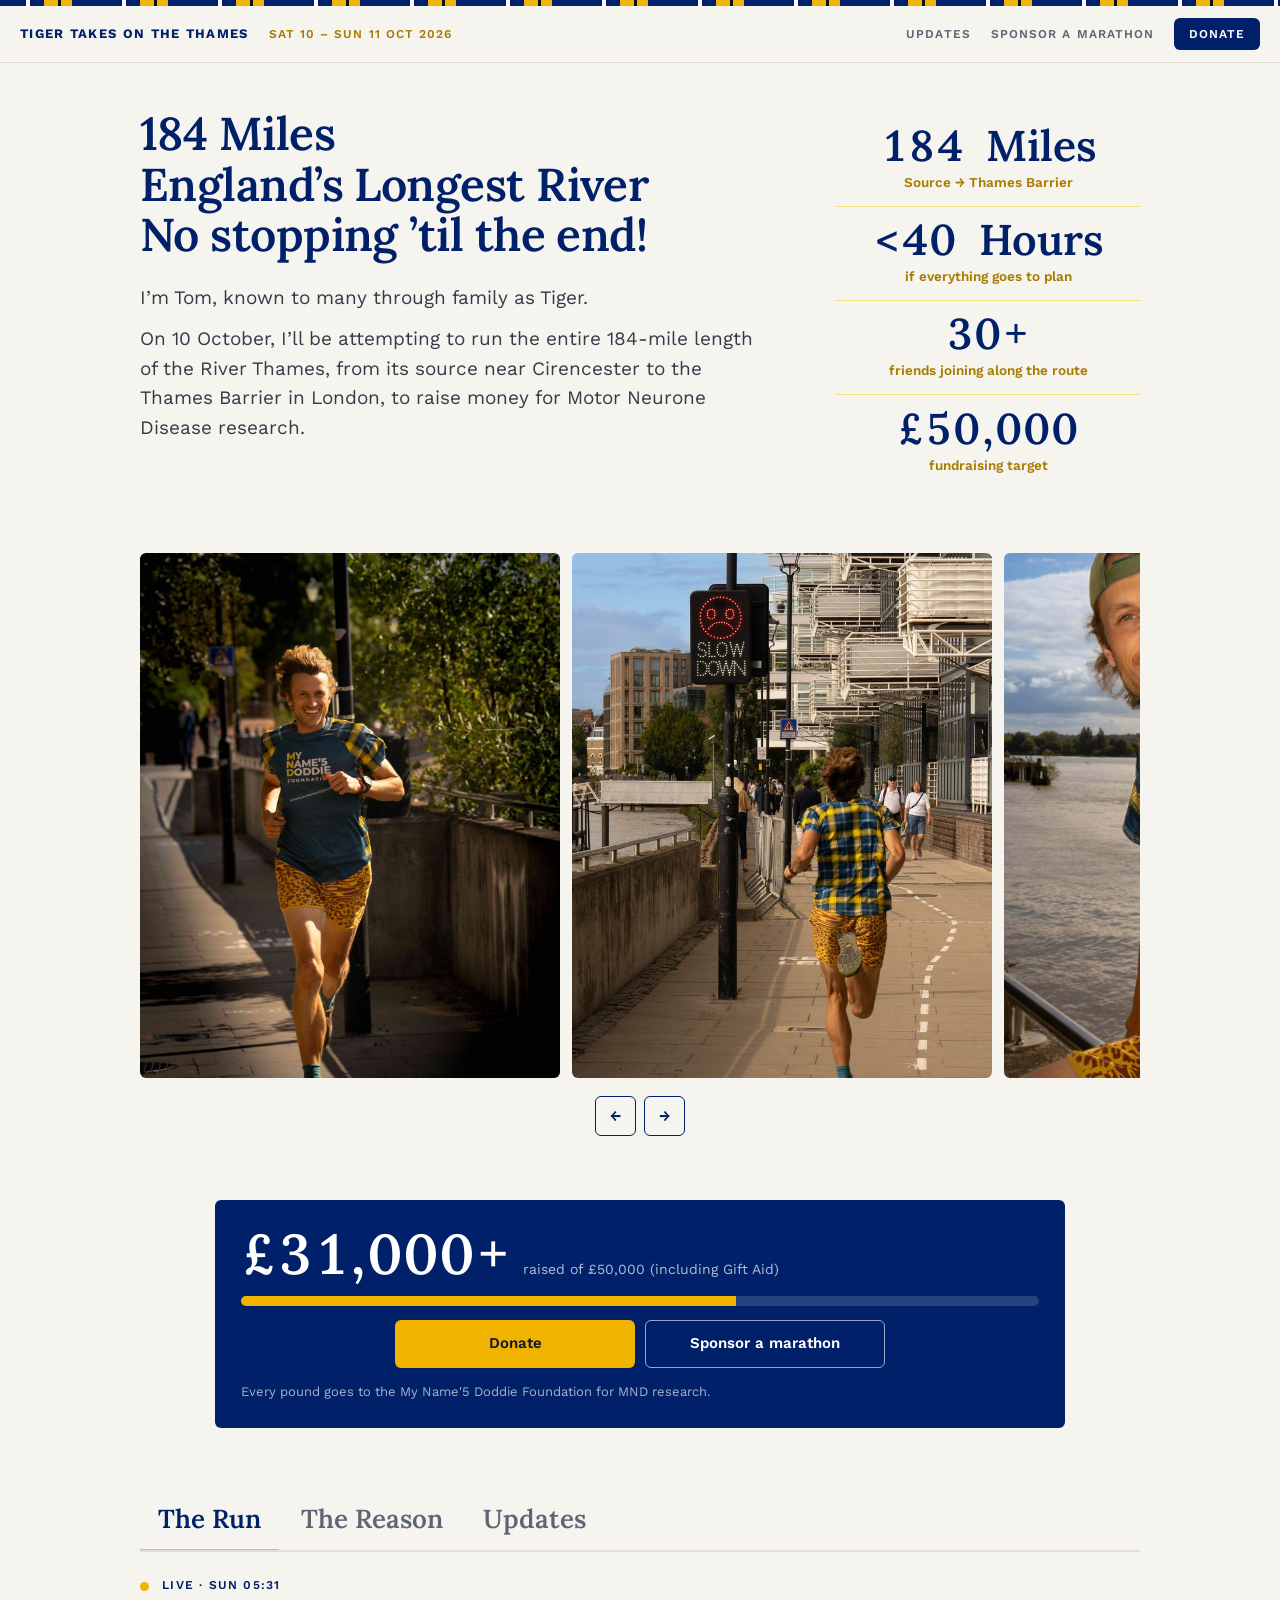
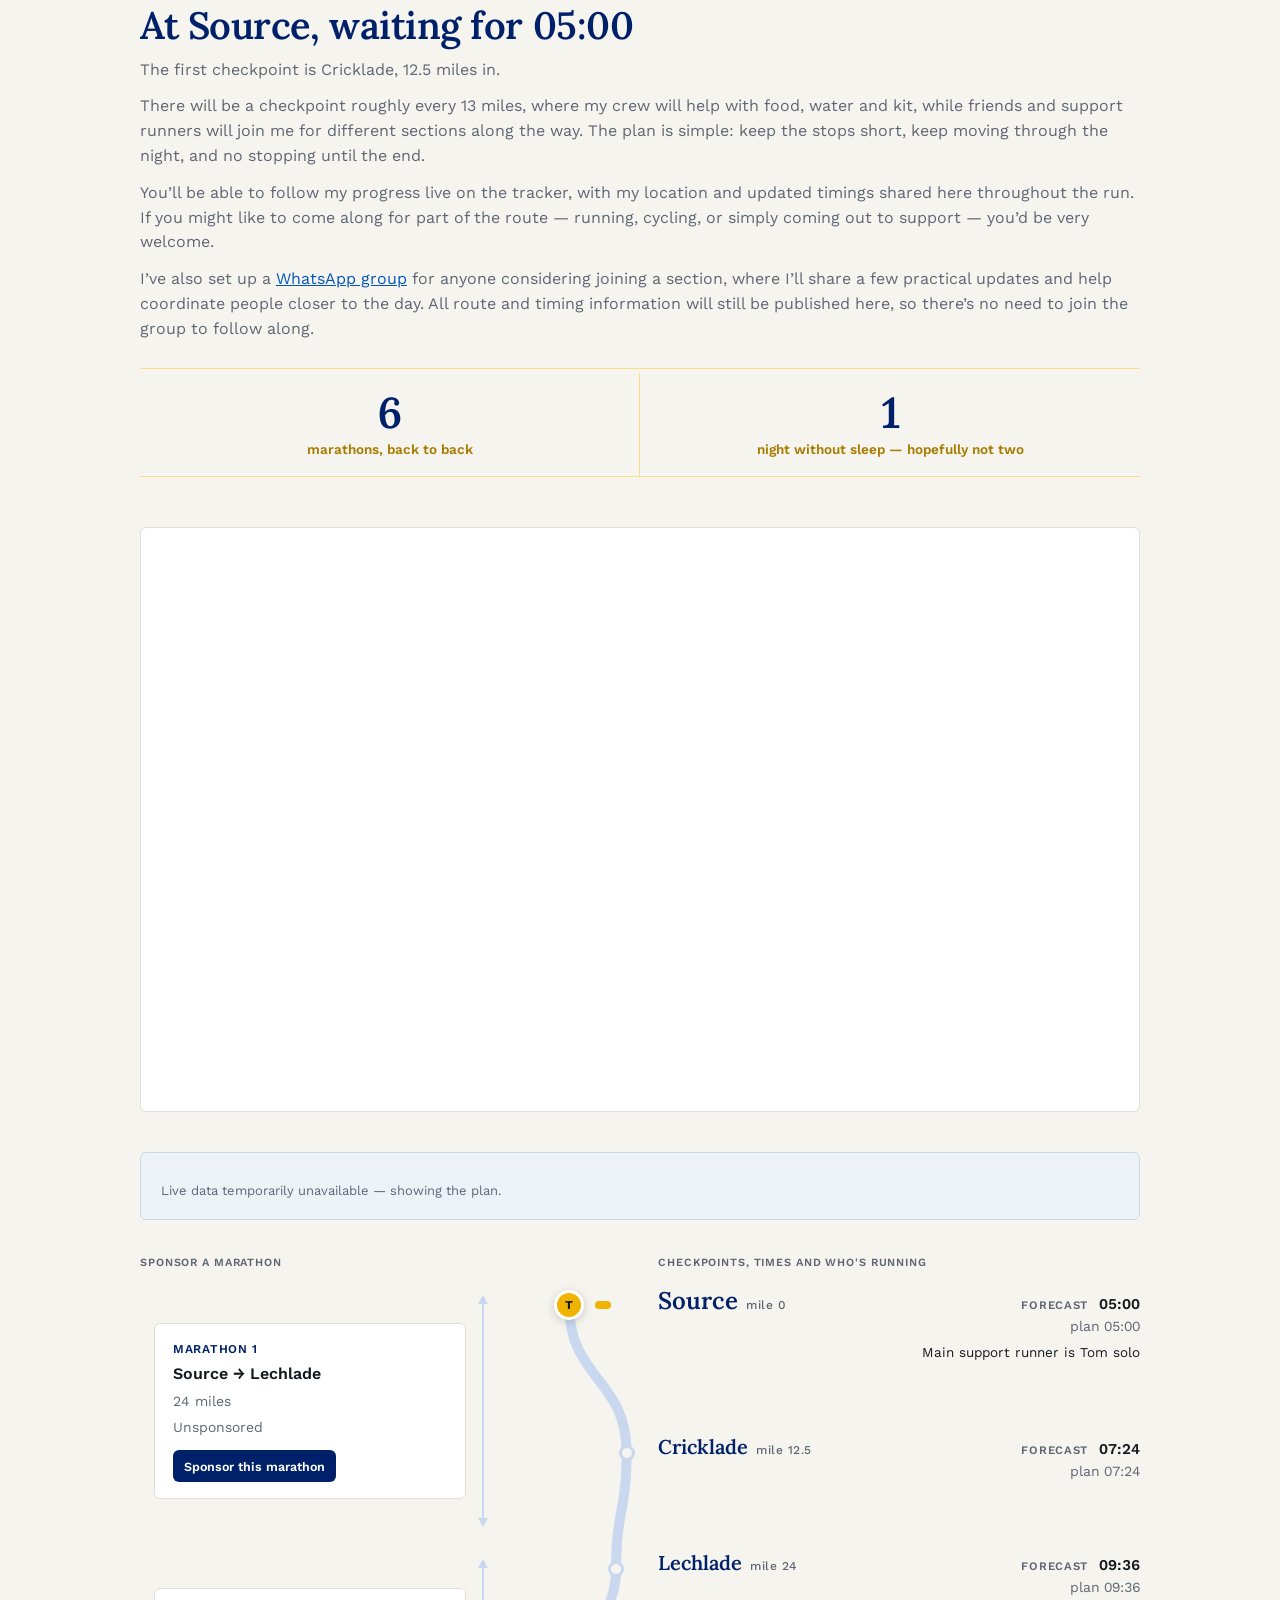
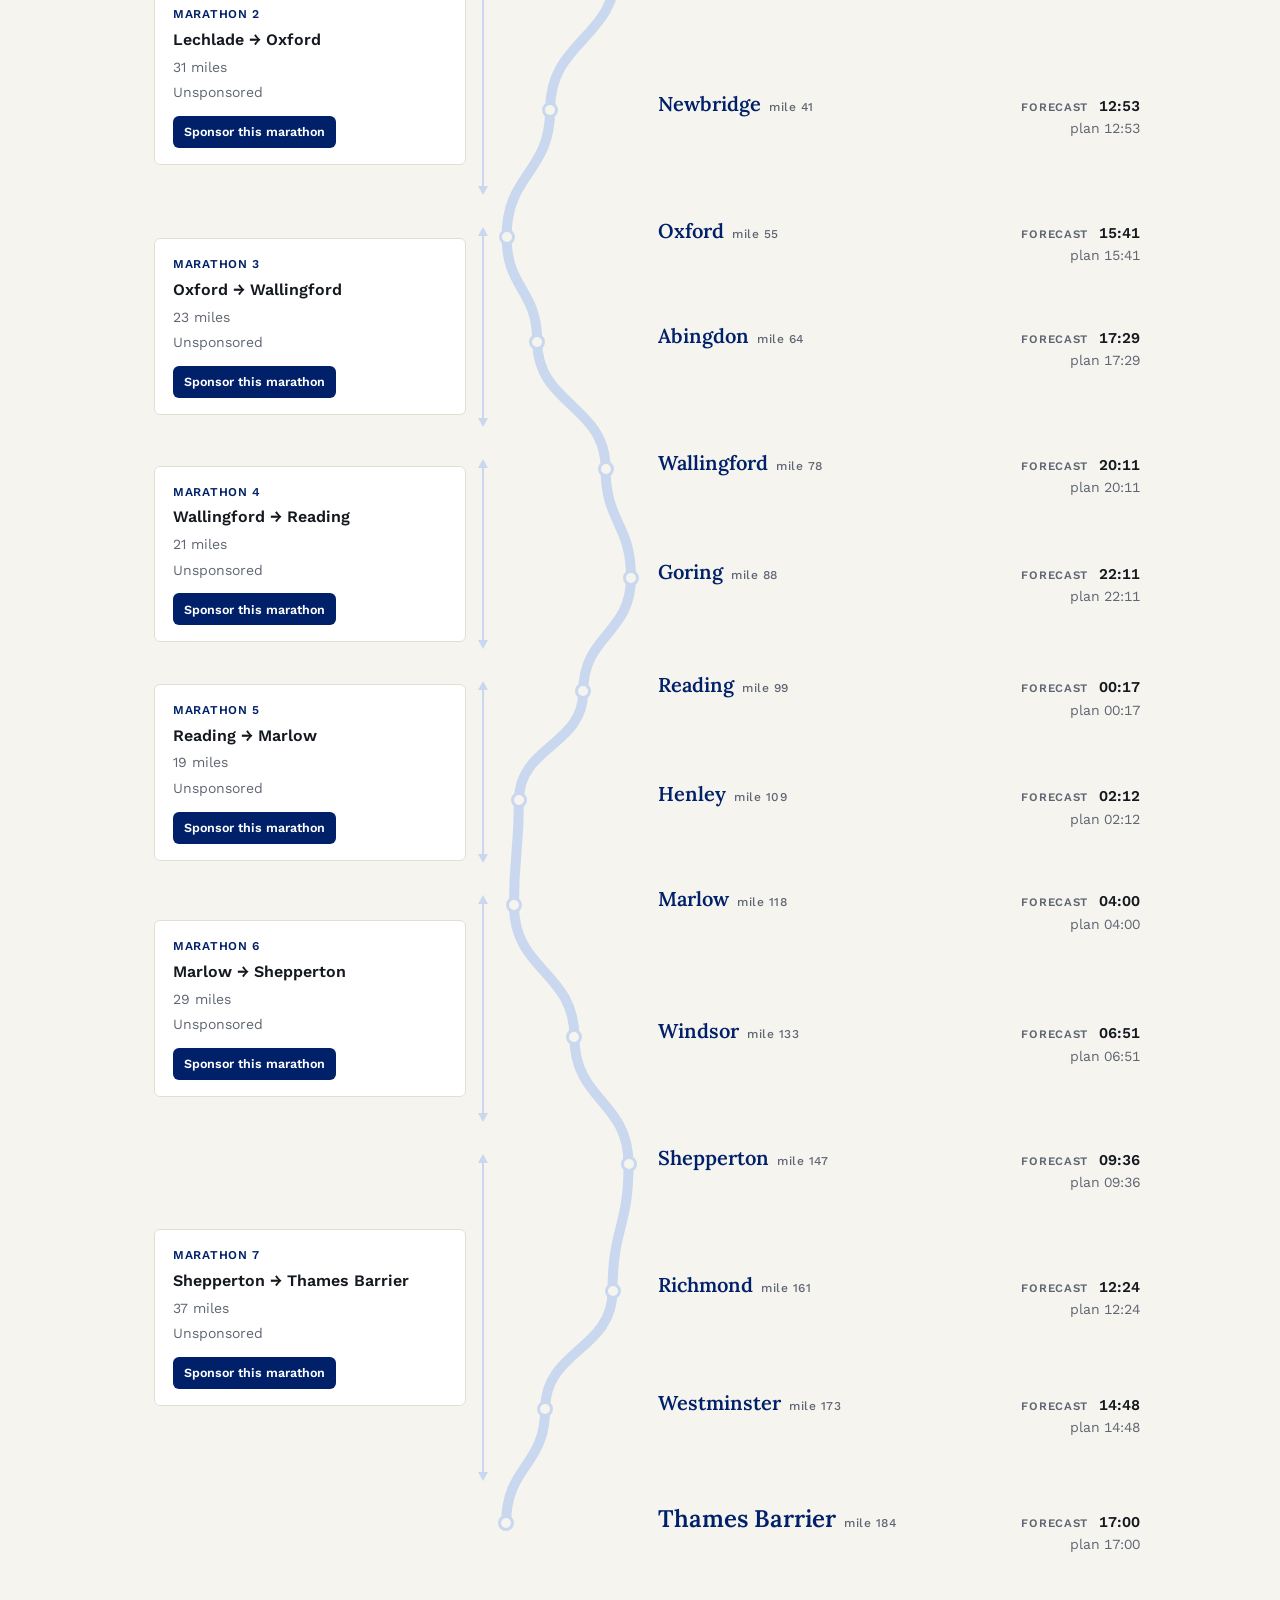
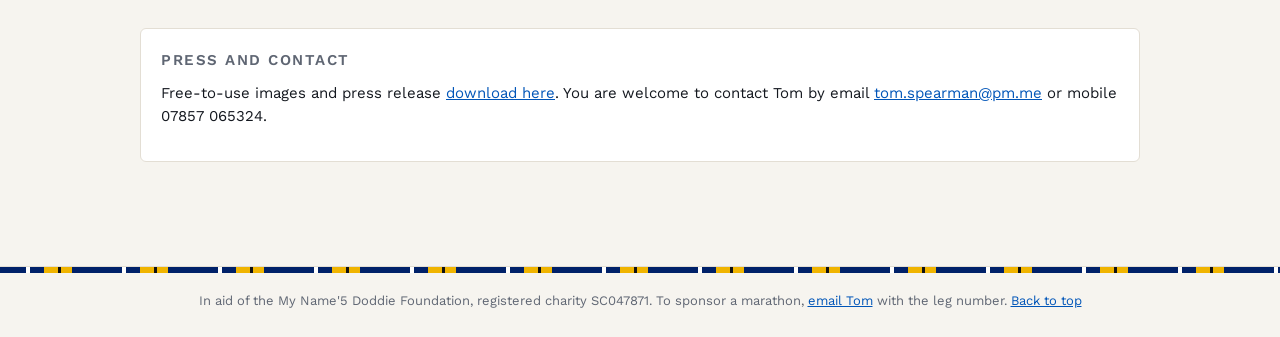
==== commit fda41491: "Add files via upload" ====
--- a/index.html
+++ b/index.html
@@ -6,12 +6,12 @@
 
 <title>Tiger Takes on the Thames | 184 Miles for MND Research</title>
 
-<meta name="description" content="Tom 'Tiger' Spearman is running the full 184-mile Thames Path from source to sea in under 40 hours, raising £50,000 for motor neurone disease research through the My Name'5 Doddie Foundation.">
+<meta name="description" content="Tom 'Tiger' Spearman is running the full 184-mile Thames Path in under 40 hours, raising £50,000 for motor neurone disease research through the My Name'5 Doddie Foundation.">
 
 <link rel="canonical" href="https://tigertakesonthethames.com/">
 
 <meta property="og:title" content="Tiger Takes on the Thames">
-<meta property="og:description" content="184 miles. Source to sea. Under 40 hours. Raising £50,000 for motor neurone disease research.">
+<meta property="og:description" content="184 miles along the Thames Path, in under 40 hours. Raising £50,000 for motor neurone disease research.">
 <meta property="og:image" content="https://tigertakesonthethames.com/img/og.jpg">
 <meta property="og:url" content="https://tigertakesonthethames.com/">
 <meta property="og:type" content="website">
@@ -19,7 +19,7 @@
 
 <meta name="twitter:card" content="summary_large_image">
 <meta name="twitter:title" content="Tiger Takes on the Thames">
-<meta name="twitter:description" content="184 miles. Source to sea. Under 40 hours. Raising £50,000 for motor neurone disease research.">
+<meta name="twitter:description" content="184 miles along the Thames Path, in under 40 hours. Raising £50,000 for motor neurone disease research.">
 <meta name="twitter:image" content="https://tigertakesonthethames.com/img/og.jpg">
 
 <meta name="theme-color" content="#002169">
@@ -115,7 +115,7 @@
     <div class="raise-row">
       <div class="raise-total">
         <span id="raised">£—</span>
-        <small>raised of <span id="target">£50,000</span></small>
+        <small>raised of <span id="target">£50,000</span> (including Gift Aid)</small>
       </div>
 
       <div class="raise-count" id="donor-count"></div>
@@ -168,7 +168,11 @@
       </p>
 
       <p class="sub plan-copy">
-        You’ll be able to follow my progress live on the tracker, and anyone who would like to come out and support — or even join me for part of the route — is very welcome.
+        You’ll be able to follow my progress live on the tracker, with my location and updated timings shared here throughout the run. If you might like to come along for part of the route — running, cycling, or simply coming out to support — you’d be very welcome.
+      </p>
+
+      <p class="sub plan-copy">
+        I’ve also set up a <a href="https://chat.whatsapp.com/FFZlBlbPcUj0gTUQXRWf6u?s=cl&amp;p=i&amp;mlu=4&amp;ilr=4" target="_blank" rel="noopener">WhatsApp group</a> for anyone considering joining a section, where I’ll share a few practical updates and help coordinate people closer to the day. All route and timing information will still be published here, so there’s no need to join the group to follow along.
       </p>
       <div class="hero-stats route-stats" aria-label="The route in numbers">
 
--- a/styles.css
+++ b/styles.css
@@ -261,6 +261,12 @@
   font: inherit;
 }
 
+/* More specific than the rule above, which was turning the Donate button's
+   text grey on navy. */
+.top nav a.btn {
+  color: #fff;
+}
+
 .top nav a:hover {
   color: var(--navy);
 }
@@ -303,33 +309,21 @@
   margin: 64px 0;
 }
 
-/* Once the run starts, the tracker is the reason anyone is here — so it goes to
-   the top and everything else falls in behind it. Same again once he finishes,
-   so "Finished!" is the first thing on the page. */
-body[data-state="live"] main,
+/* Finished: "Finished!" is the first thing on the page. While he is running the
+   page keeps its normal order and scrolls itself to the marker instead. */
 body[data-state="finished"] main {
   display: flex;
   flex-direction: column;
 }
 
-body[data-state="live"] main > section,
 body[data-state="finished"] main > section {
   margin: 30px 0;
 }
 
-body[data-state="live"] #tabs,
 body[data-state="finished"] #tabs    { order: 1; margin-top: 30px; }
-
-body[data-state="live"] #donate,
 body[data-state="finished"] #donate  { order: 2; }
-
-body[data-state="live"] .hero,
 body[data-state="finished"] .hero    { order: 3; }
-
-body[data-state="live"] #gallery,
 body[data-state="finished"] #gallery { order: 4; }
-
-body[data-state="live"] .after,
 body[data-state="finished"] .after   { order: 5; }
 
 /* Written in the future tense — it reads wrong once he has finished. */
@@ -892,7 +886,7 @@
 .tracker-intro p:not(.eyebrow) {
   font-size: 15px;
   color: var(--ink);
-  max-width: 70ch;
+  max-width: none;
 }
 
 .tracker-intro[hidden],
@@ -1272,6 +1266,23 @@
   color: var(--muted);
 }
 
+/* Sponsor's logo on a marathon card. Sized to fit any shape without cropping. */
+.leg-logo {
+  max-width: min(150px, 100%);
+  max-height: 54px;
+  width: auto;
+  height: auto;
+  object-fit: contain;
+  margin: 8px 0 4px;
+}
+
+.sponsor-note {
+  margin: 4px 0 0;
+  font-size: 13px;
+  line-height: 1.45;
+  color: var(--muted);
+}
+
 .leg-note {
   margin: 4px 0 2px;
   font-size: 13px;
@@ -1529,11 +1540,7 @@
 
   border-radius: 4px;
 
-  /* Tom's status rides here, so it has to be allowed to wrap rather than run
-     off the side of the page. */
-  white-space: normal;
-  max-width: min(46ch, 52vw);
-  line-height: 1.35;
+  white-space: nowrap;
 }
 
 body[data-state="live"] .tiger,
@@ -2028,6 +2035,15 @@
   margin-top: 6px;
 }
 
+.m-card .leg-logo {
+  max-height: 60px;
+  margin: 10px 0 2px;
+}
+
+.m-card .sponsor-note {
+  font-size: 13.5px;
+}
+
 .m-card .state {
   font-size: 14px;
   margin-top: 2px;
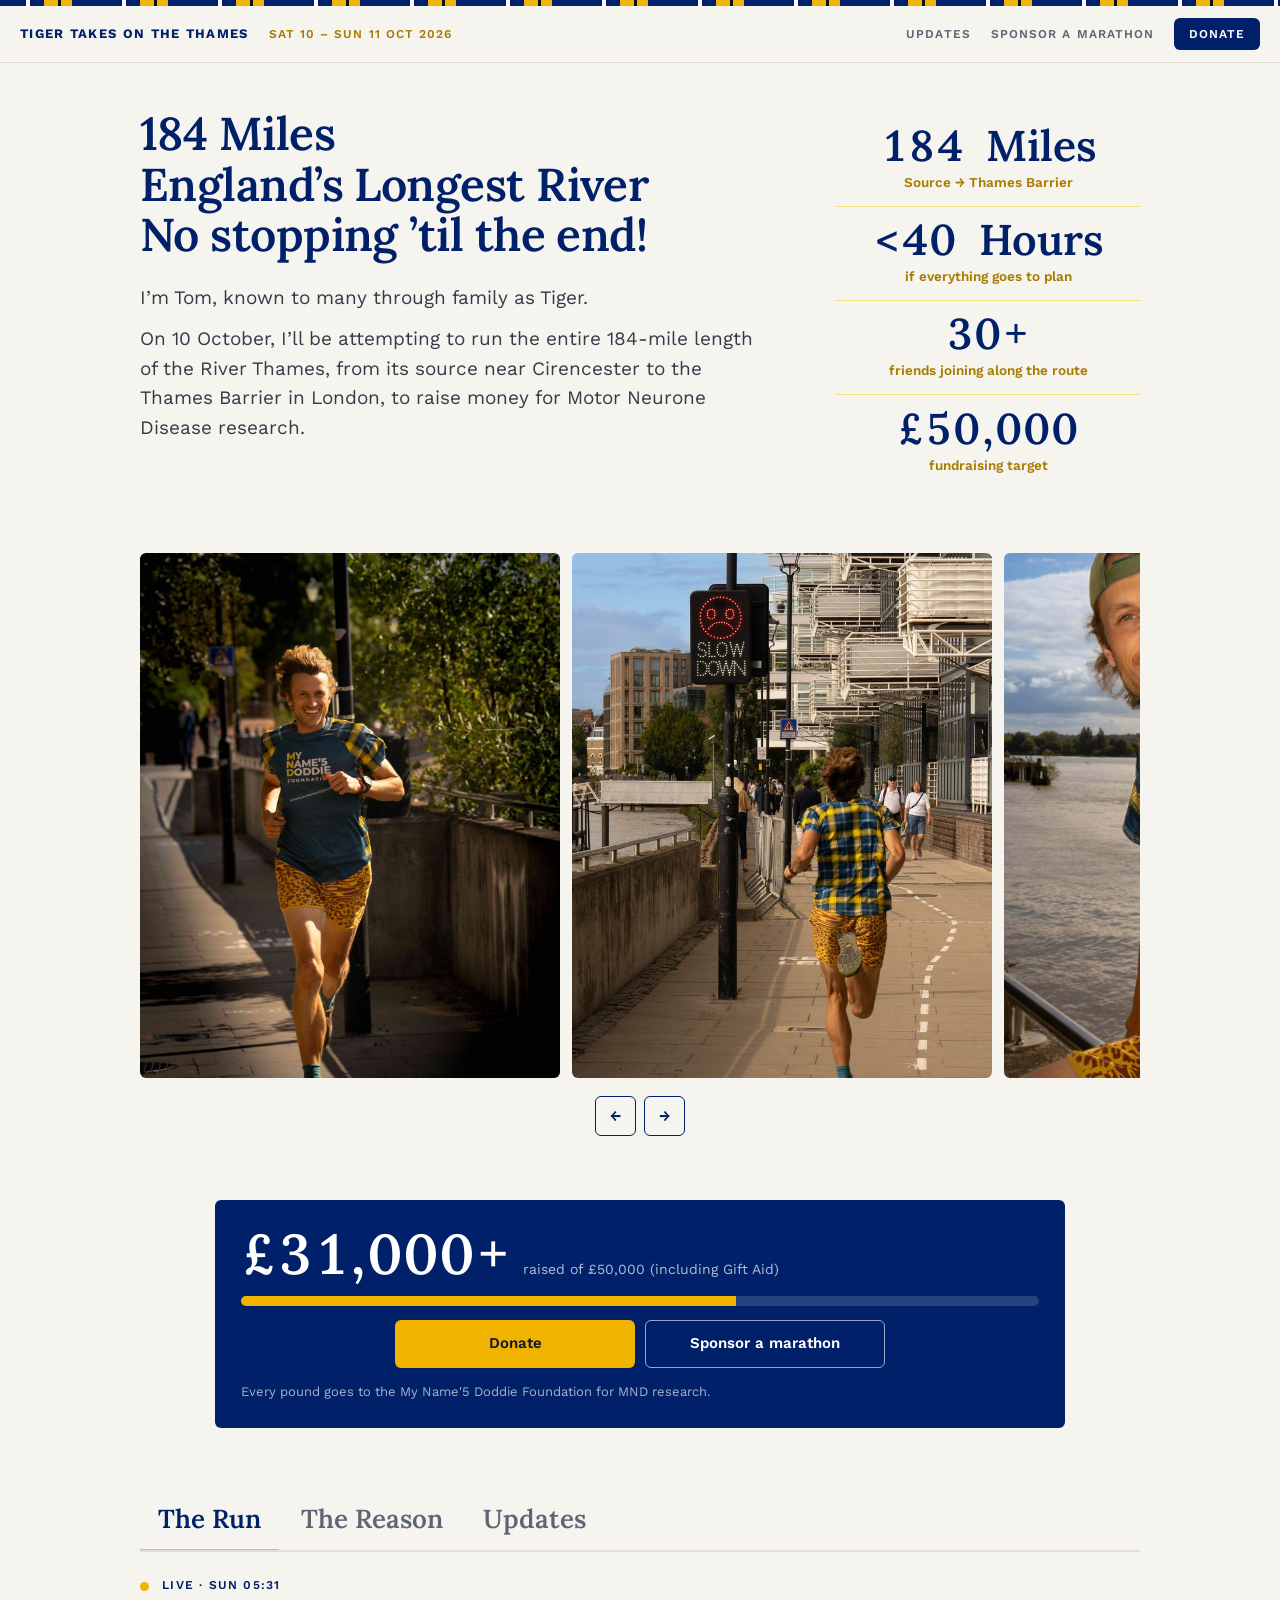
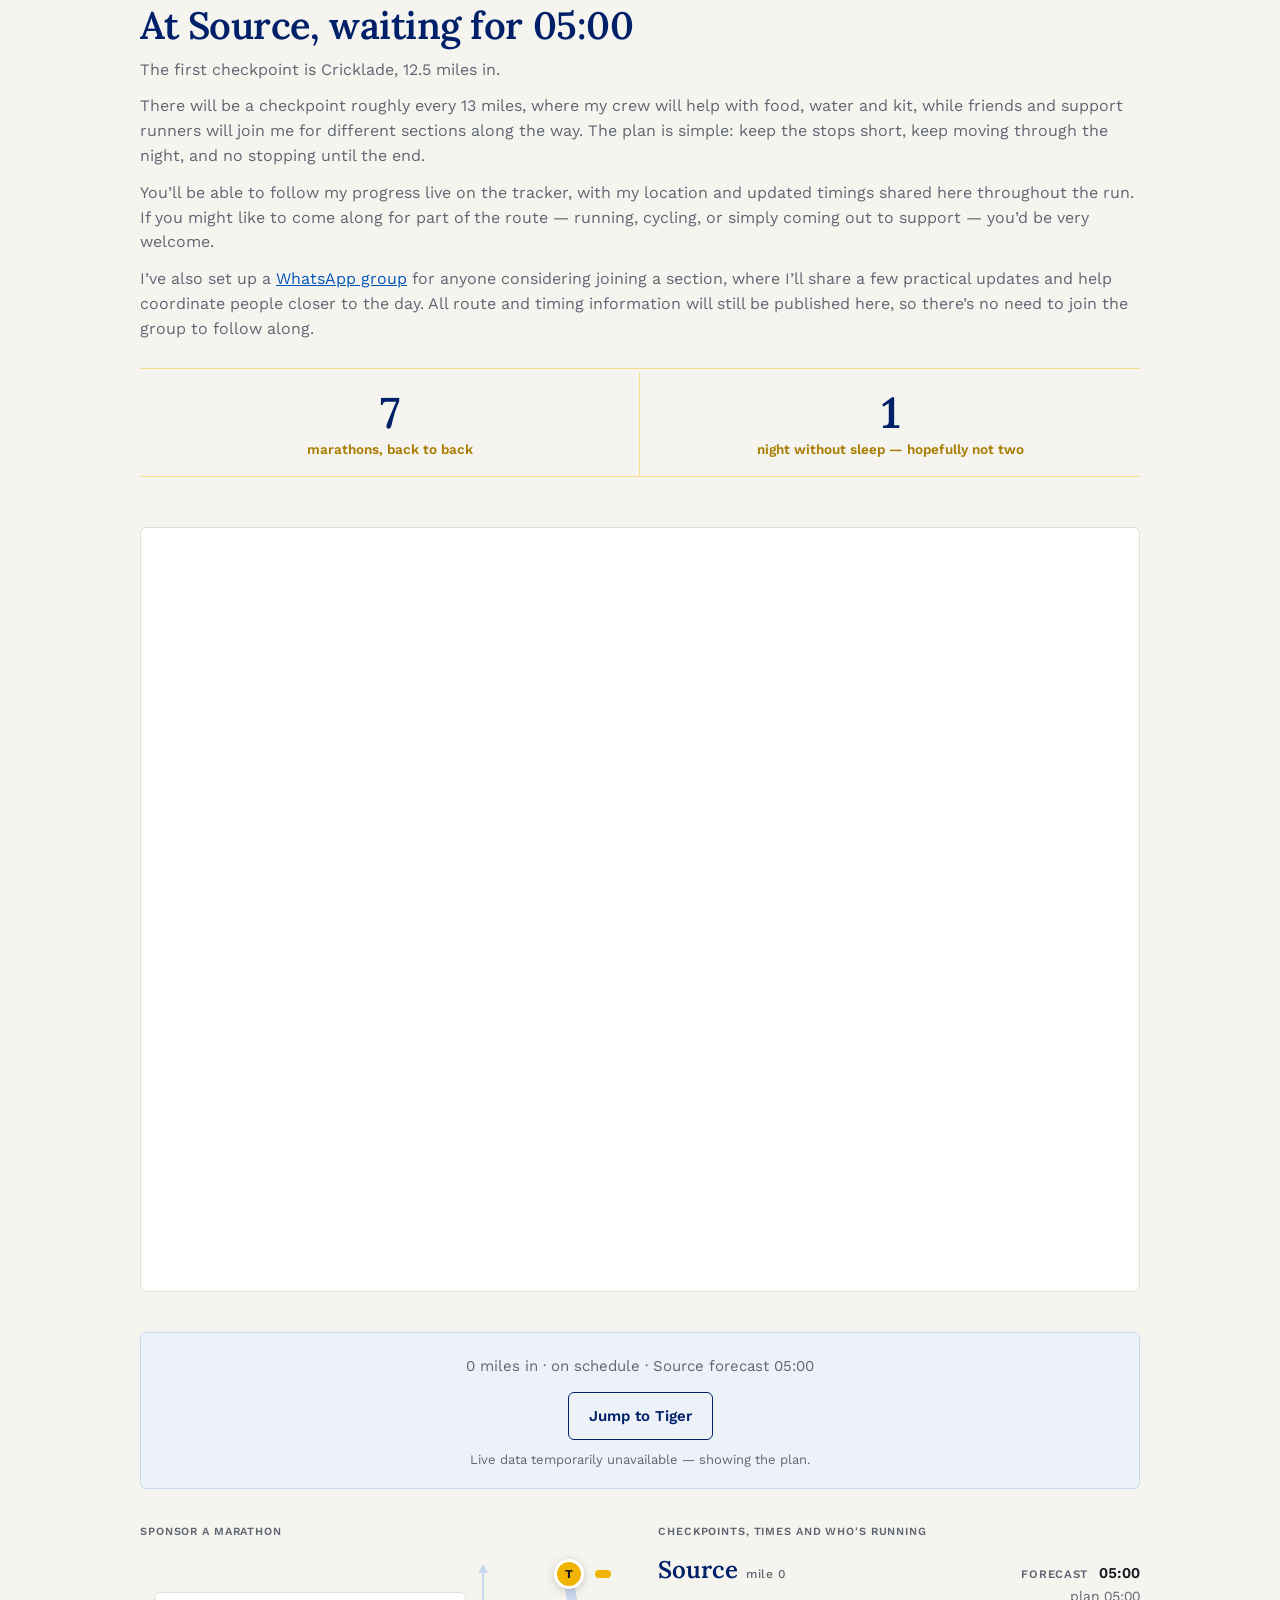
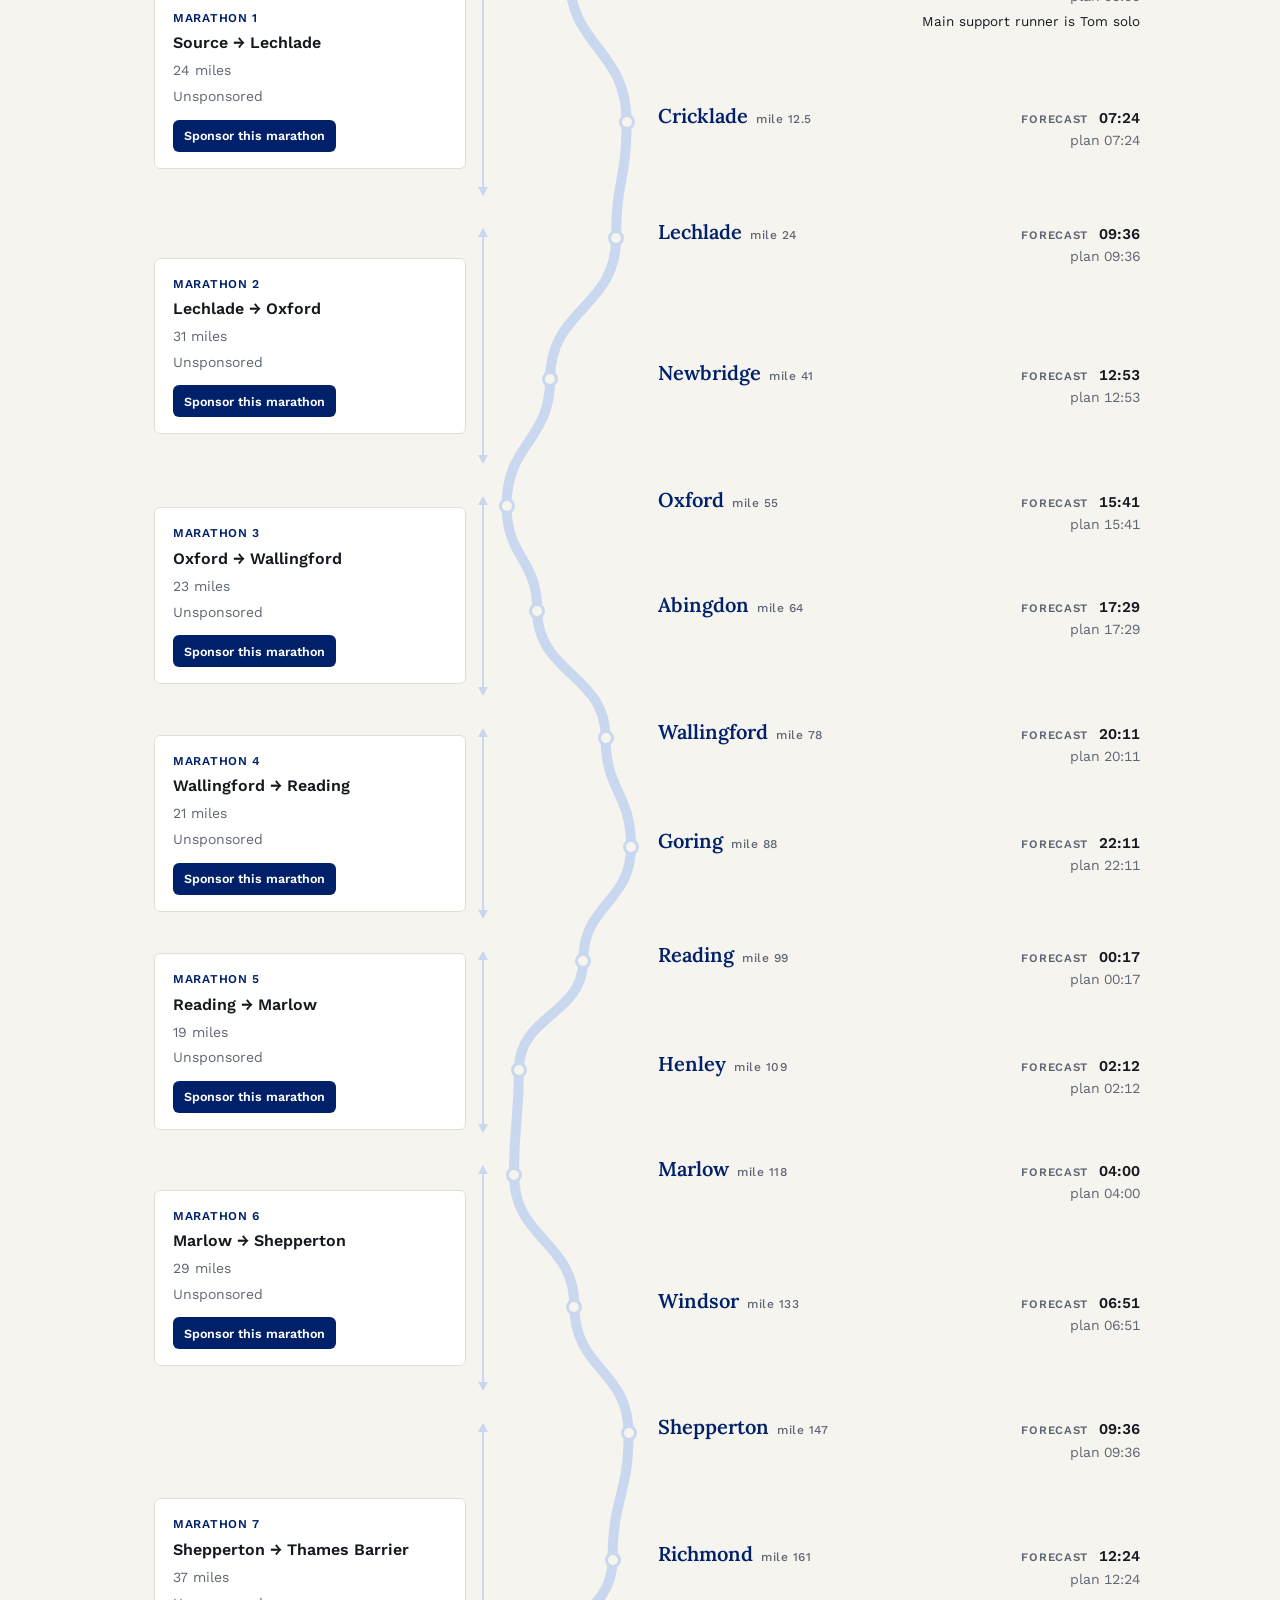
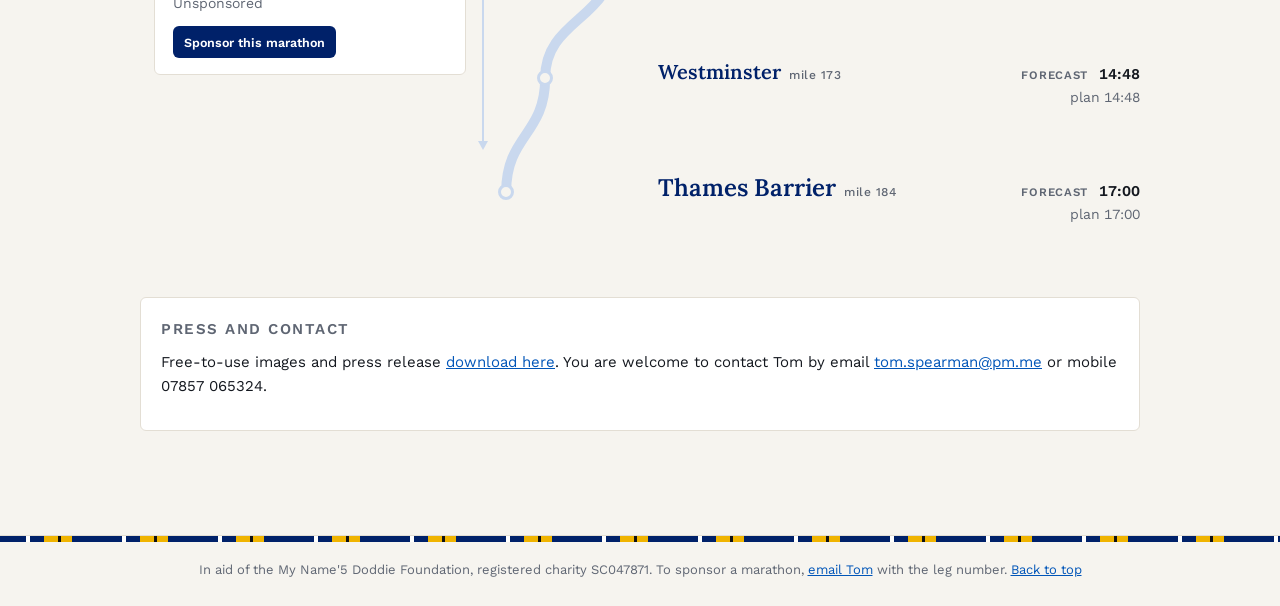
==== commit bf4af6db: "Add files via upload" ====
--- a/index.html
+++ b/index.html
@@ -49,6 +49,15 @@
     <a class="btn btn-small" id="nav-donate" href="#" target="_blank" rel="noopener">Donate</a>
   </nav>
 </header>
+
+<!-- Live only: the four things anyone arriving mid-run wants, pinned under the header. -->
+<div class="livebar" id="livebar" hidden>
+  <span class="livebar-dot" aria-hidden="true"></span>
+  <span class="livebar-where" id="livebar-where"></span>
+  <span class="livebar-next" id="livebar-next"></span>
+  <a class="livebar-link" id="livebar-track" href="#" target="_blank" rel="noopener">Click here for live location</a>
+  <button class="livebar-link" id="livebar-jump" type="button">Jump to Tiger</button>
+</div>
 
 <main id="top">
 
@@ -251,7 +260,12 @@
 
     <!-- Live-only: the quickest way to see where he is this minute. -->
     <div class="tracker-live" id="tracker-live" hidden>
-      <a class="btn btn-primary" id="livetrack-inline" href="#" target="_blank" rel="noopener">Click here for live location</a>
+      <p class="tracker-where" id="tracker-where"></p>
+      <p class="tracker-detail" id="tracker-detail"></p>
+      <div class="tracker-actions">
+        <a class="btn btn-primary" id="livetrack-inline" href="#" target="_blank" rel="noopener">Click here for live location</a>
+        <button class="btn btn-outline" id="jump-btn-2" type="button">Jump to Tiger</button>
+      </div>
       <p class="fine" id="updated"></p>
     </div>
 
@@ -333,6 +347,12 @@
 
     <div class="card small" id="follow">
       <p class="eyebrow">Follow along</p>
+      <p class="follow-line">
+        For live updates from the Thames, follow
+        <a href="https://www.instagram.com/tigerspearman_/" target="_blank" rel="noopener">@tigerspearman_</a>
+        on Instagram.
+      </p>
+      <div class="stories" id="stories"></div>
       <div class="embeds" id="insta-embeds"></div>
     </div>
 
--- a/styles.css
+++ b/styles.css
@@ -297,6 +297,101 @@
 }
 
 
+/* ── Live strip ───────────────────────────────────────────────────────────── */
+
+/* Sits directly under the sticky header while he is running, and sticks with it,
+   so the four things that matter are never more than a glance away. */
+.livebar {
+  position: sticky;
+  top: var(--top-h, 57px);
+  z-index: 9;
+
+  display: flex;
+  align-items: center;
+  justify-content: center;
+  flex-wrap: wrap;
+  gap: 6px 18px;
+
+  padding: 9px 20px;
+
+  background: var(--yellow);
+  border-bottom: 1px solid #d6ab00;
+
+  font-size: 13.5px;
+  font-weight: 600;
+  line-height: 1.3;
+  color: #231c00;
+
+  text-align: center;
+}
+
+.livebar[hidden] {
+  display: none;
+}
+
+.livebar-dot {
+  width: 9px;
+  height: 9px;
+  border-radius: 50%;
+  background: #b3410f;
+  flex: none;
+  animation: pulse 2s ease-in-out infinite;
+}
+
+.livebar-where {
+  font-weight: 700;
+}
+
+.livebar-next {
+  font-variant-numeric: tabular-nums;
+}
+
+.livebar-link {
+  color: var(--navy);
+  text-decoration: underline;
+  text-underline-offset: 3px;
+  background: none;
+  border: 0;
+  padding: 0;
+  font: inherit;
+  cursor: pointer;
+}
+
+.livebar-link:hover {
+  color: #001a52;
+}
+
+.livebar-link[hidden] {
+  display: none;
+}
+
+@media (max-width: 700px) {
+
+  .livebar {
+    gap: 4px 14px;
+    padding: 8px 14px;
+    font-size: 12.5px;
+  }
+
+}
+
+
+/* ── Follow along ─────────────────────────────────────────────────────────── */
+
+.follow-line {
+  margin: 0;
+  font-size: 15px;
+}
+
+.stories:empty {
+  display: none;
+}
+
+.stories {
+  margin-top: 14px;
+}
+
+
 /* ── Main layout ──────────────────────────────────────────────────────────── */
 
 main {
@@ -516,6 +611,45 @@
 }
 
 
+/* ── Section 2: London ────────────────────────────────────────────────────── */
+
+/* Bikes rather than crew from here, and more places to join, so it reads as a
+   different phase of the run without shouting about it. */
+.section-mark {
+  grid-column: 1 / -1;
+  display: flex;
+  align-items: center;
+  gap: 14px;
+
+  margin: 18px 0 2px;
+}
+
+.section-mark::before,
+.section-mark::after {
+  content: "";
+  flex: 1;
+  height: 1px;
+  background: var(--blue-soft);
+}
+
+.section-mark span {
+  font-size: 12px;
+  font-weight: 600;
+  letter-spacing: 0.1em;
+  text-transform: uppercase;
+  color: var(--blue);
+  white-space: nowrap;
+}
+
+.node.london .name {
+  color: var(--blue);
+}
+
+.node.london .mark {
+  border-color: var(--blue);
+}
+
+
 /* ── Gallery ──────────────────────────────────────────────────────────────── */
 
 .gallery {
@@ -848,6 +982,10 @@
   margin-top: 14px;
 }
 
+body[data-state="live"] .journey-actions {
+  justify-content: center;
+}
+
 #updated {
   margin-top: 10px;
 }
@@ -895,10 +1033,35 @@
 }
 
 .tracker-live {
+  display: block;
+  text-align: center;
+}
+
+.tracker-where {
+  margin: 0 0 4px;
+  font-family: var(--serif);
+  font-size: clamp(20px, 2.6vw, 27px);
+  font-weight: 600;
+  line-height: 1.15;
+  color: var(--navy);
+}
+
+.tracker-detail {
+  margin: 0;
+  font-size: 15px;
+  color: var(--muted);
+}
+
+.tracker-detail:empty {
+  display: none;
+}
+
+.tracker-actions {
   display: flex;
-  align-items: center;
+  justify-content: center;
   flex-wrap: wrap;
-  gap: 10px 18px;
+  gap: 10px;
+  margin-top: 14px;
 }
 
 .tracker-live .fine {
@@ -914,7 +1077,7 @@
 
   width: 100%;
 
-  height: min(65vh, 600px);
+  height: min(85vh, 1020px);
 
   border-radius: var(--radius);
 
@@ -944,7 +1107,7 @@
 @media (max-width: 820px) {
 
   .komoot {
-    height: 480px;
+    height: min(80vh, 816px);
   }
 
 }
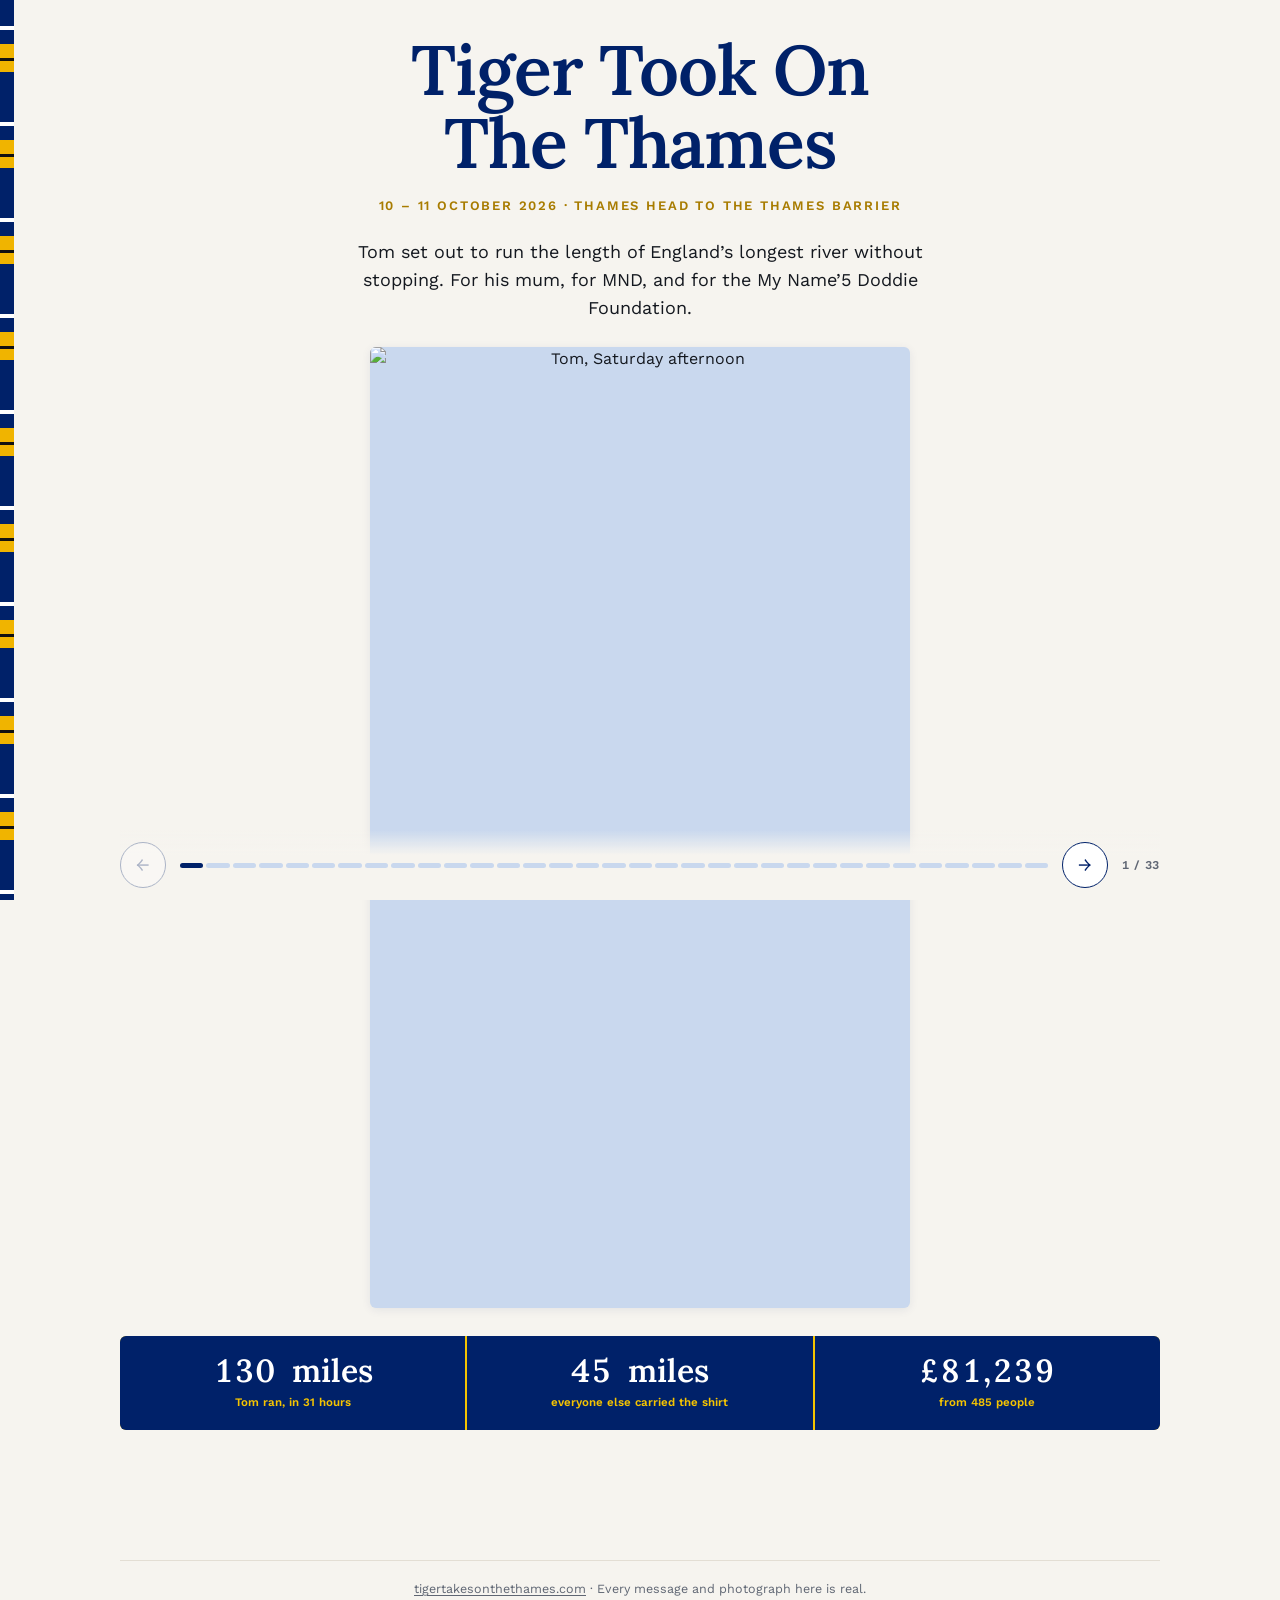
==== commit 1b533612: "Add files via upload" ====
--- a/index.html
+++ b/index.html
@@ -2,388 +2,560 @@
 <html lang="en-GB">
 <head>
 <meta charset="utf-8">
-<meta name="viewport" content="width=device-width, initial-scale=1">
-
-<title>Tiger Takes on the Thames | 184 Miles for MND Research</title>
-
-<meta name="description" content="Tom 'Tiger' Spearman is running the full 184-mile Thames Path in under 40 hours, raising £50,000 for motor neurone disease research through the My Name'5 Doddie Foundation.">
-
-<link rel="canonical" href="https://tigertakesonthethames.com/">
-
-<meta property="og:title" content="Tiger Takes on the Thames">
-<meta property="og:description" content="184 miles along the Thames Path, in under 40 hours. Raising £50,000 for motor neurone disease research.">
-<meta property="og:image" content="https://tigertakesonthethames.com/img/og.jpg">
-<meta property="og:url" content="https://tigertakesonthethames.com/">
-<meta property="og:type" content="website">
-<meta property="og:site_name" content="Tiger Takes on the Thames">
-
-<meta name="twitter:card" content="summary_large_image">
-<meta name="twitter:title" content="Tiger Takes on the Thames">
-<meta name="twitter:description" content="184 miles along the Thames Path, in under 40 hours. Raising £50,000 for motor neurone disease research.">
-<meta name="twitter:image" content="https://tigertakesonthethames.com/img/og.jpg">
-
-<meta name="theme-color" content="#002169">
-
-<link rel="icon" href="img/favicon.svg" type="image/svg+xml">
-
+<meta name="viewport" content="width=device-width, initial-scale=1, viewport-fit=cover">
+<title>Tiger Took On The Thames</title>
+<meta name="description" content="A picture book of the weekend of 10–11 October 2026: 130 miles, a knee, and the friends who carried the shirt the rest of the way.">
+<!-- Still a surprise: keep out of search engines. Remove this line when the book goes public. -->
+<meta name="robots" content="noindex, nofollow">
+<meta name="theme-color" content="#f6f4ef">
 <link rel="preconnect" href="https://fonts.googleapis.com">
-
-<link rel="stylesheet" href="https://fonts.googleapis.com/css2?family=Lora:ital,wght@0,500;0,600;1,400&family=Work+Sans:wght@400;500;600&display=swap">
-
-<link rel="stylesheet" href="styles.css">
+<link rel="preconnect" href="https://fonts.gstatic.com" crossorigin>
+<link rel="stylesheet" href="https://fonts.googleapis.com/css2?family=Lora:ital,wght@0,500;0,600;1,400;1,500&family=Work+Sans:wght@400;500;600;700&display=swap">
+<style>
+/* One spread at a time. A photograph holds the middle; the messages arrive
+   around it from off the edges, so turning a page feels like being surrounded
+   again. The book goes dark when the night does. */
+:root {
+  --paper: #f6f4ef; --card: #ffffff; --card-ink: #14181f; --card-muted: #5f6673;
+  --ink: #14181f; --muted: #5f6673; --line: #e3ded4;
+  --navy: #002169; --blue: #0055b8; --blue-soft: #c9d8ee; --blue-faint: #edf2f9;
+  --yellow: #f5c400; --yellow-text: #a87c00; --late: #b3410f;
+  --shadow: 0 2px 10px rgba(0, 33, 105, 0.08);
+  --serif: 'Lora', Georgia, 'Times New Roman', serif;
+  --sans: 'Work Sans', system-ui, -apple-system, 'Segoe UI', sans-serif;
+  --radius: 6px;
+  --tartan: repeating-linear-gradient(90deg,
+    #002169 0 26px, #ffffff 26px 30px, #002169 30px 44px,
+    #f0b400 44px 58px, #111 58px 61px, #f0b400 61px 72px, #002169 72px 96px);
+  --tartan-v: repeating-linear-gradient(180deg,
+    #002169 0 26px, #ffffff 26px 30px, #002169 30px 44px,
+    #f0b400 44px 58px, #111 58px 61px, #f0b400 61px 72px, #002169 72px 96px);
+}
+/* Night: the three pages after dark. Paper cards on a navy page. */
+html[data-mood="night"] {
+  --paper: #0c1b3f; --ink: #f6f4ef; --muted: #b7c0d6; --line: #26365f;
+  --navy: #ffffff; --blue-soft: #2d4275; --yellow-text: #f5c400; --late: #ffb37a;
+  --shadow: 0 6px 22px rgba(0, 0, 0, 0.45);
+}
+html[data-mood="night"] .msg.tom { background: #e3e9f5; }
+
+* { box-sizing: border-box; }
+html, body { overflow-x: clip; }
+body {
+  margin: 0; background: var(--paper); color: var(--ink);
+  font-family: var(--sans); font-size: 16px; line-height: 1.55;
+  -webkit-font-smoothing: antialiased;
+  transition: background-color 700ms ease, color 700ms ease;
+}
+h1, h2 {
+  font-family: var(--serif); font-weight: 600; color: var(--navy);
+  line-height: 1.1; letter-spacing: -0.012em; text-wrap: balance; margin: 0;
+}
+p { margin: 0; }
+a { color: var(--blue); }
+
+/* The tartan: a spine down the left on wide screens, a band across the top on phones. */
+.tartan { height: 6px; background: var(--tartan); }
+@media (min-width: 900px) {
+  .tartan { position: fixed; left: 0; top: 0; bottom: 0; width: 14px; height: auto; background: var(--tartan-v); z-index: 6; }
+  .book { padding-left: 38px; }
+}
+
+.book { max-width: 1080px; margin: 0 auto; padding-inline: 20px; padding-block: 0 20px; }
+@media (max-width: 600px) { .book { padding-inline: 16px; } }
+
+/* ── The river: where we are on the 184 miles ─────────────────────── */
+.river { position: relative; height: 48px; margin-top: 22px; }
+.river .track { position: absolute; left: 0; right: 0; top: 14px; height: 2px; background: var(--line); }
+.river .tick { position: absolute; top: 11px; width: 1px; height: 8px; background: var(--line); }
+.river .dot {
+  position: absolute; top: 9px; width: 12px; height: 12px; margin-left: -6px; border-radius: 50%;
+  background: var(--navy); border: 2px solid var(--paper); box-shadow: 0 0 0 1.5px var(--navy);
+}
+.river .dot.shirt { background: var(--yellow); box-shadow: 0 0 0 1.5px var(--yellow-text); }
+.river .stopped { position: absolute; top: 9px; width: 12px; height: 12px; margin-left: -6px; border-radius: 50%; border: 1.5px solid var(--late); }
+.river .lbl {
+  position: absolute; top: 24px; transform: translateX(-50%); white-space: nowrap;
+  font-size: 10.5px; font-weight: 700; letter-spacing: 0.1em; text-transform: uppercase; color: var(--muted);
+  font-variant-numeric: tabular-nums;
+}
+.river .lbl.l { transform: none; } .river .lbl.r { transform: translateX(-100%); }
+.river .end { position: absolute; top: 24px; font-size: 10px; letter-spacing: 0.1em; text-transform: uppercase; color: var(--muted); opacity: .7; }
+
+/* ── One spread ─────────────────────────────────────────────────── */
+.spread { padding-block: 10px 10px; }
+.chapter {
+  font-size: 11px; font-weight: 700; letter-spacing: 0.16em;
+  text-transform: uppercase; color: var(--yellow-text);
+}
+.spread h2 { margin-top: 8px; font-size: clamp(27px, 5.2vw, 46px); }
+.meta {
+  margin-top: 10px; display: flex; flex-wrap: wrap; gap: 4px 16px;
+  font-size: 13px; font-weight: 600; letter-spacing: 0.05em;
+  text-transform: uppercase; color: var(--muted); font-variant-numeric: tabular-nums;
+}
+.meta .behind { color: var(--late); }
+.spread .blurb { margin-top: 14px; max-width: 62ch; color: var(--muted); font-size: 16.5px; }
+
+.stage {
+  display: grid; grid-template-columns: 1fr minmax(0, 1.2fr) 1fr;
+  align-items: center; gap: 18px; margin-top: 24px;
+}
+.stage.nopic { grid-template-columns: 1fr 1fr; }
+figure.plate { margin: 0; }
+.plate img {
+  display: block; width: 100%; height: auto; max-width: 100%;
+  border-radius: var(--radius); box-shadow: var(--shadow); background: var(--blue-soft);
+}
+.plate figcaption { margin-top: 8px; font-size: 12px; color: var(--muted); text-align: center; }
+.side { display: flex; flex-direction: column; gap: 14px; min-width: 0; }
+
+/* ── A message ──────────────────────────────────────────────────── */
+.msg {
+  position: relative; background: var(--card); color: var(--card-ink);
+  border: 1px solid var(--line); border-left: 3px solid var(--yellow);
+  border-radius: var(--radius); padding: 14px 16px; box-shadow: var(--shadow); min-width: 0;
+  transform: rotate(var(--r, 0deg));
+  animation: rush 640ms cubic-bezier(.17,.84,.34,1) both; animation-delay: var(--d, 0ms);
+}
+@keyframes rush {
+  from { opacity: 0; transform: translate(var(--dx,0px), var(--dy,14px)) rotate(calc(var(--r,0deg) * 2.4)) scale(.94); }
+  to   { opacity: 1; transform: translate(0,0) rotate(var(--r,0deg)) scale(1); }
+}
+.msg q { display: block; font-family: var(--serif); font-size: 16px; line-height: 1.45; quotes: "\201C" "\201D"; }
+.msg.short q { font-size: 19px; }
+.msg .by { display: flex; flex-wrap: wrap; align-items: baseline; gap: 3px 9px; margin-top: 9px; font-size: 12px; color: var(--card-muted); }
+.msg .by b { color: var(--card-ink); font-weight: 600; }
+.msg .by .t {
+  font-variant-numeric: tabular-nums; font-weight: 600; letter-spacing: 0.04em;
+  padding: 1px 6px; border-radius: 3px; background: var(--paper); color: var(--card-muted); font-size: 11px;
+}
+html[data-mood="night"] .msg .by .t { background: #e8e5dd; }
+.msg.tom { border-left-color: var(--navy); background: var(--blue-faint); }
+html[data-mood="night"] .msg.tom { border-left-color: #002169; }
+.msg.tom q { font-size: 18px; }
+.msg.crew { border-left-color: var(--blue); }
+.msg.lead { max-width: 62ch; margin-top: 18px; }
+
+/* A reply sits tucked under the card it answers, joined by a short line. */
+.thread { display: flex; flex-direction: column; gap: 0; min-width: 0; }
+.thread .msg + .msg { margin-left: 22px; margin-top: -4px; }
+.thread .msg + .msg::before {
+  content: ""; position: absolute; left: -17px; top: -14px; width: 13px; height: 30px;
+  border-left: 2px solid var(--yellow-text); border-bottom: 2px solid var(--yellow-text);
+  border-bottom-left-radius: 8px;
+}
+.thread .msg + .msg.crew::before, .thread .msg + .msg.tom::before { border-color: var(--blue); }
+
+/* ── Cover ──────────────────────────────────────────────────────── */
+.cover { text-align: center; padding-block: 34px 16px; }
+.cover h1 { font-size: clamp(36px, 7.6vw, 70px); line-height: 1.04; letter-spacing: -0.015em; }
+.cover .dates { margin-top: 16px; font-size: 13px; font-weight: 600; letter-spacing: 0.14em; text-transform: uppercase; color: var(--yellow-text); }
+.cover .lede { margin-top: 22px; margin-inline: auto; max-width: 56ch; font-size: 18px; }
+.cover .plate { margin-top: 26px; max-width: 540px; margin-inline: auto; }
+.numbers { display: grid; grid-template-columns: repeat(3, 1fr); gap: 2px; margin-top: 28px; background: var(--yellow); border-radius: var(--radius); overflow: hidden; }
+.numbers div { background: #002169; padding: 18px 12px; }
+.numbers b { display: block; font-family: var(--serif); font-size: clamp(21px, 4vw, 32px); font-weight: 600; color: #fff; line-height: 1.05; font-variant-numeric: tabular-nums; }
+.numbers span { display: block; margin-top: 7px; font-size: 11.5px; font-weight: 600; color: var(--yellow); }
+@media (max-width: 460px) { .numbers { grid-template-columns: 1fr; } }
+
+/* ── Lists: the crew chain, the relay, who ran each stretch ─────── */
+.relay { margin-top: 22px; border-top: 1px solid var(--line); }
+.leg { display: flex; align-items: baseline; justify-content: space-between; gap: 14px; padding: 10px 0; border-bottom: 1px solid var(--line); font-size: 15px; }
+.leg .where { font-family: var(--serif); font-weight: 600; color: var(--navy); }
+.leg .who { color: var(--ink); text-align: right; }
+.legs { margin-top: 22px; border-top: 1px solid var(--line); }
+.legs .leg { display: grid; grid-template-columns: minmax(0, 1.1fr) auto minmax(0, 1.6fr); gap: 6px 16px; align-items: baseline; }
+.legs .mi { font-size: 12px; font-weight: 600; letter-spacing: 0.06em; color: var(--muted); font-variant-numeric: tabular-nums; white-space: nowrap; }
+.legs .who { text-align: left; }
+.legs .who i { font-style: normal; color: var(--muted); }
+.legs .leg.relay-leg .where { color: var(--yellow-text); }
+.legs .tbc { font-size: 10px; font-weight: 700; letter-spacing: .1em; color: var(--late); vertical-align: 2px; margin-left: 4px; }
+@media (max-width: 600px) { .legs .leg { grid-template-columns: 1fr auto; } .legs .who { grid-column: 1 / -1; } }
+.legnote { margin-top: 14px; font-size: 12.5px; color: var(--muted); max-width: 70ch; }
+
+/* ── Gallery: the relay runners ──────────────────────────────── */
+.tiles { display: grid; grid-template-columns: repeat(3, 1fr); gap: 14px; margin-top: 22px; }
+.tile { margin: 0; background: var(--card); color: var(--card-ink); border: 1px solid var(--line); border-radius: var(--radius); overflow: hidden; box-shadow: var(--shadow);
+  animation: rush 640ms cubic-bezier(.17,.84,.34,1) both; animation-delay: var(--d, 0ms); transform: rotate(var(--r, 0deg)); }
+.tile img { display: block; width: 100%; height: auto; aspect-ratio: 4 / 5; object-fit: cover; background: var(--blue-soft); }
+.tile figcaption { padding: 9px 11px 11px; font-size: 12px; line-height: 1.4; color: var(--card-muted); }
+.tile figcaption q { display: block; font-family: var(--serif); font-size: 14.5px; color: var(--card-ink); margin-bottom: 4px; quotes: "\201C" "\201D"; }
+.tile figcaption b { color: var(--card-ink); font-weight: 600; }
+.tile figcaption .t { font-variant-numeric: tabular-nums; font-weight: 600; letter-spacing: .04em; padding: 1px 6px; border-radius: 3px; background: var(--paper); font-size: 11px; margin-left: 4px; }
+html[data-mood="night"] .tile figcaption .t { background: #e8e5dd; }
+.tile figcaption .n { display: block; margin-top: 3px; color: var(--yellow-text); font-weight: 600; font-size: 11px; letter-spacing: .04em; }
+@media (max-width: 700px) { .tiles { grid-template-columns: repeat(2, 1fr); gap: 10px; } }
+
+/* ── Closing ────────────────────────────────────────────────────── */
+.finale { text-align: center; padding-block: 24px 10px; }
+.finale .total { font-family: var(--serif); font-size: clamp(44px, 10vw, 86px); font-weight: 600; color: var(--navy); line-height: 1; font-variant-numeric: tabular-nums; }
+.finale .of { margin-top: 10px; font-size: 14px; color: var(--muted); }
+.finale p.body { margin-top: 18px; margin-inline: auto; max-width: 52ch; }
+.again { font: inherit; font-size: 14px; font-weight: 600; margin-top: 24px; padding: 13px 22px; min-height: 44px; border-radius: 40px; border: 1.5px solid var(--navy); background: transparent; color: var(--navy); cursor: pointer; }
+.again:hover { background: var(--navy); color: var(--paper); }
+
+/* ── Guest book ─────────────────────────────────────────────────── */
+.guests { columns: 2; column-gap: 16px; margin-top: 22px; }
+.guests .msg { break-inside: avoid; margin-bottom: 16px; display: inline-block; width: 100%; }
+.msg.guest q { white-space: pre-line; font-size: 16.5px; }
+.msg.guest .by { margin-top: 10px; font-size: 13px; }
+.msg.guest .did { margin-top: 6px; font-size: 12.5px; line-height: 1.45; color: var(--card-muted); }
+.msg.guest .did .k { display: inline-block; min-width: 46px; font-size: 10px; font-weight: 700; letter-spacing: 0.12em; text-transform: uppercase; color: var(--yellow-text); }
+h2.quiet { font-size: clamp(22px, 4vw, 32px); color: var(--muted); font-weight: 500; }
+@media (max-width: 700px) { .guests { columns: 1; } }
+
+/* ── Index ──────────────────────────────────────────────────────── */
+.index-grid { columns: 2; column-gap: 14px; margin-top: 20px; }
+.index-grid .msg { break-inside: avoid; margin-bottom: 14px; animation-delay: 0ms; }
+@media (max-width: 620px) { .index-grid { columns: 1; } }
+
+/* ── Turning the page ───────────────────────────────────────────────
+   The leaving page is a sheet with two faces: the front is the page you were
+   reading, the back is blank paper. It lifts at its right edge, turns over
+   the spine, and the page beneath takes a sweep of shadow as it goes. */
+#stage { position: relative; perspective: 1900px; perspective-origin: 0% 38%; }
+.leaf { background: var(--paper); transition: background-color 700ms ease; }
+.leaf.flying {
+  position: absolute; left: 0; top: 0; width: 100%; z-index: 3;
+  transform-style: preserve-3d; will-change: transform, opacity; pointer-events: none;
+  box-shadow: -8px 0 24px rgba(0,0,0,.18);
+}
+/* the back of the sheet */
+.leaf.flying::before {
+  content: ""; position: absolute; inset: 0; z-index: 4; border-radius: 4px;
+  background: var(--paper);
+  background-image: linear-gradient(90deg, rgba(0,0,0,.16), rgba(0,0,0,0) 22%), var(--tartan);
+  background-size: 100% 100%, 100% 6px; background-repeat: no-repeat;
+  transform: rotateY(180deg); backface-visibility: hidden; -webkit-backface-visibility: hidden;
+}
+/* the fold shadow that runs across the front as it lifts */
+.leaf.flying::after {
+  content: ""; position: absolute; inset: 0; z-index: 5; border-radius: 4px; pointer-events: none;
+  background: linear-gradient(90deg, rgba(0,0,0,.34), rgba(0,0,0,.06) 35%, rgba(0,0,0,0) 60%);
+  animation: shade var(--flip, 760ms) ease-in-out both; backface-visibility: hidden; -webkit-backface-visibility: hidden;
+}
+.leaf.out { transform-origin: left center; animation: turnout var(--flip, 760ms) cubic-bezier(.42,.0,.3,1) both; }
+.leaf.in  { transform-origin: left center; animation: turnin  var(--flip, 760ms) cubic-bezier(.42,.0,.3,1) both; }
+@keyframes turnout {
+  0%   { transform: rotateY(0deg); opacity: 1; }
+  45%  { transform: rotateY(-88deg) translateZ(28px); opacity: 1; }
+  80%  { opacity: 1; }
+  100% { transform: rotateY(-178deg); opacity: 0; }
+}
+@keyframes turnin {
+  0%   { transform: rotateY(-178deg); opacity: 0; }
+  20%  { opacity: 1; }
+  55%  { transform: rotateY(-88deg) translateZ(28px); opacity: 1; }
+  100% { transform: rotateY(0deg); opacity: 1; }
+}
+@keyframes shade { from { opacity: 0; } 45% { opacity: 1; } to { opacity: 0; } }
+/* the page beneath: a shadow sweeps off it as the sheet clears */
+.leaf.under { position: relative; }
+.leaf.under::after {
+  content: ""; position: absolute; inset: -4px 0; z-index: 2; pointer-events: none;
+  background: linear-gradient(90deg, rgba(0,0,0,.30), rgba(0,0,0,.12) 45%, rgba(0,0,0,0) 100%);
+  transform-origin: left center; animation: sweep var(--flip, 760ms) cubic-bezier(.42,.0,.3,1) both;
+}
+@keyframes sweep { from { transform: scaleX(1); opacity: 1; } 60% { opacity: .7; } to { transform: scaleX(0); opacity: 0; } }
+.leaf.under .msg { animation-delay: calc(var(--d, 0ms) + 380ms); }
+
+/* ── Navigation ─────────────────────────────────────────────────── */
+.nav {
+  position: sticky; bottom: 0; z-index: 5; margin-top: 18px;
+  padding-top: 12px; padding-bottom: calc(12px + env(safe-area-inset-bottom, 0px));
+  background: linear-gradient(to bottom, transparent, var(--paper) 36%);
+  display: flex; align-items: center; gap: 14px;
+}
+.turn { font: inherit; flex: none; width: 46px; height: 46px; border-radius: 50%; border: 1.5px solid var(--navy); background: var(--card); color: var(--navy); font-size: 18px; cursor: pointer; display: flex; align-items: center; justify-content: center; }
+html[data-mood="night"] .turn { color: #002169; }
+.turn:hover:not(:disabled) { background: var(--navy); color: var(--paper); }
+.turn:disabled { opacity: .3; cursor: default; }
+.turn:focus-visible, .again:focus-visible, .rail button:focus-visible { outline: 3px solid var(--yellow); outline-offset: 2px; }
+.rail { flex: 1; min-width: 0; display: flex; align-items: center; gap: 3px; }
+.rail button { flex: 1; min-width: 0; height: 44px; padding: 0; border: 0; background: none; cursor: pointer; display: flex; align-items: center; }
+.rail button::before { content: ""; display: block; width: 100%; height: 5px; border-radius: 3px; background: var(--blue-soft); }
+.rail button[data-on="1"]::before { background: var(--navy); }
+.pageno { flex: none; font-size: 12px; font-weight: 600; color: var(--muted); font-variant-numeric: tabular-nums; letter-spacing: 0.06em; }
+
+@media (max-width: 860px) {
+  .stage, .stage.nopic { grid-template-columns: 1fr; gap: 14px; }
+  .side { gap: 12px; }
+  .plate { order: -1; }
+}
+@media (prefers-reduced-motion: reduce) {
+  .msg { animation: none; transform: rotate(var(--r, 0deg)); }
+  .leaf.out, .leaf.in, .leaf.under::after, .leaf.flying::after { animation: none; }
+}
+
+/* Added for the live site: a quiet way back to tigertakesonthethames.com.
+   Delete this block and the <p class="colophon"> below to remove it. */
+.colophon {
+  margin-top: 26px; padding-top: 18px; border-top: 1px solid var(--line);
+  font-size: 12.5px; color: var(--muted); text-align: center;
+}
+.colophon a { color: var(--muted); text-decoration: underline; text-underline-offset: 2px; }
+.colophon a:hover { color: var(--blue); }
+</style>
 </head>
-
-<body data-state="before">
+<body>
 
 <div class="tartan" aria-hidden="true"></div>
 
-<!-- One quiet row: who, when, how long left, and the way in. -->
-<header class="top" id="top-bar">
-  <a class="brand" href="#top">Tiger Takes on the Thames</a>
-  <span class="top-meta">Sat 10 – Sun 11 Oct 2026</span>
-  <span class="top-meta" id="countdown"></span>
-
-  <nav>
-    <a href="#updates">Updates</a>
-    <a href="sponsor.html">Sponsor a marathon</a>
-    <a class="btn btn-small" id="nav-donate" href="#" target="_blank" rel="noopener">Donate</a>
+<div class="book">
+  <main id="stage" aria-live="polite"></main>
+  <nav class="nav" aria-label="Pages">
+    <button class="turn" id="prev" type="button" aria-label="Previous page">←</button>
+    <div class="rail" id="rail"></div>
+    <button class="turn" id="next" type="button" aria-label="Next page">→</button>
+    <span class="pageno" id="pageno"></span>
   </nav>
-</header>
-
-<!-- Live only: the four things anyone arriving mid-run wants, pinned under the header. -->
-<div class="livebar" id="livebar" hidden>
-  <span class="livebar-dot" aria-hidden="true"></span>
-  <span class="livebar-where" id="livebar-where"></span>
-  <span class="livebar-next" id="livebar-next"></span>
-  <a class="livebar-link" id="livebar-track" href="#" target="_blank" rel="noopener">Click here for live location</a>
-  <button class="livebar-link" id="livebar-jump" type="button">Jump to Tiger</button>
+
+  <p class="colophon"><a href="/">tigertakesonthethames.com</a><span aria-hidden="true"> · </span>Every message and photograph here is real.</p>
 </div>
 
-<main id="top">
-
-  <!-- ── Hero ─────────────────────────────────────────────── -->
-  <section class="hero">
-
-    <div class="hero-copy">
-
-      <h1>
-        184 Miles<br>
-        England’s Longest River<br>
-        No stopping ’til the end!
-      </h1>
-
-      <p class="lede">
-        I’m Tom, known to many through family as Tiger.
-      </p>
-
-      <p class="lede">
-        On 10 October, I’ll be attempting to run the entire 184-mile length of the River Thames, from its source near Cirencester to the Thames Barrier in London, to raise money for Motor Neurone Disease research.
-      </p>
-    </div>
-
-    <div class="hero-stats" aria-label="The challenge in numbers">
-
-      <div class="hero-stat" style="--i:0">
-        <b data-count="184" data-suffix=" Miles">184 Miles</b>
-        <span>Source → Thames Barrier</span>
-      </div>
-
-      <div class="hero-stat" style="--i:1">
-        <b data-count="40" data-prefix="&lt;" data-suffix=" Hours">&lt;40 Hours</b>
-        <span>if everything goes to plan</span>
-      </div>
-
-      <div class="hero-stat" style="--i:2">
-        <b data-count="30" data-suffix="+">30+</b>
-        <span>friends joining along the route</span>
-      </div>
-
-      <div class="hero-stat" style="--i:3">
-        <b data-count="50000" data-prefix="£">£50,000</b>
-        <span>fundraising target</span>
-      </div>
-
-    </div>
-  </section>
-
-  <!-- ── Photos ───────────────────────────────────────────── -->
-  <section class="gallery" id="gallery">
-
-    <div class="gallery-track" id="gallery-track"></div>
-
-    <div class="gallery-nav">
-      <button class="btn btn-outline" id="gal-prev" type="button" aria-label="Previous photos">←</button>
-      <button class="btn btn-outline" id="gal-next" type="button" aria-label="Next photos">→</button>
-    </div>
-
-  </section>
-
-  <!-- ── Fundraising ──────────────────────────────────────── -->
-  <section class="raise" id="donate">
-
-    <div class="raise-row">
-      <div class="raise-total">
-        <span id="raised">£—</span>
-        <small>raised of <span id="target">£50,000</span> (including Gift Aid)</small>
-      </div>
-
-      <div class="raise-count" id="donor-count"></div>
-    </div>
-
-    <div class="bar">
-      <div class="bar-fill" id="bar-fill" style="width:0%"></div>
-    </div>
-
-    <div class="raise-actions">
-      <a class="btn btn-primary" id="donate-btn" href="#" target="_blank" rel="noopener">Donate</a>
-      <a class="btn btn-outline" href="sponsor.html">Sponsor a marathon</a>
-    </div>
-
-    <p class="fine">
-      Every pound goes to the My Name'5 Doddie Foundation for MND research.
-    </p>
-
-  </section>
-
-  <!-- ── Why the Thames ───────────────────────────────────── -->
-  <!-- ── The Run / The Reason / Updates ───────────────────── -->
-  <section class="tabs" id="tabs">
-    <div class="tablist" role="tablist" aria-label="Sections">
-      <button class="tab" role="tab" id="tab-run" aria-controls="panel-run" aria-selected="true">The Run</button>
-      <button class="tab" role="tab" id="tab-reason" aria-controls="panel-reason" aria-selected="false">The Reason</button>
-      <button class="tab" role="tab" id="tab-updates" aria-controls="panel-updates" aria-selected="false">Updates</button>
-    </div>
-
-    <div class="panel" id="panel-run" role="tabpanel" aria-labelledby="tab-run">
-  <section class="journey" id="river">
-
-    <div class="journey-head">
-
-      <p class="eyebrow live-tag">
-        <span class="dot"></span>
-        <span id="live-label">The route</span>
-      </p>
-
-      <h2 id="position-headline">
-        Running the Length of the Thames
-      </h2>
-
-      <p class="sub" id="position-sub">
-        The Thames Path runs for 184 miles from the river’s source in the Cotswolds to the Thames Barrier in London. I’m aiming to run at around 6:30 min/km, with a short walking break every 30 minutes, and to finish in under 40 hours — before sunset on Sunday.
-      </p>
-
-      <p class="sub plan-copy">
-        There will be a checkpoint roughly every 13 miles, where my crew will help with food, water and kit, while friends and support runners will join me for different sections along the way. The plan is simple: keep the stops short, keep moving through the night, and no stopping until the end.
-      </p>
-
-      <p class="sub plan-copy">
-        You’ll be able to follow my progress live on the tracker, with my location and updated timings shared here throughout the run. If you might like to come along for part of the route — running, cycling, or simply coming out to support — you’d be very welcome.
-      </p>
-
-      <p class="sub plan-copy">
-        I’ve also set up a <a href="https://chat.whatsapp.com/FFZlBlbPcUj0gTUQXRWf6u?s=cl&amp;p=i&amp;mlu=4&amp;ilr=4" target="_blank" rel="noopener">WhatsApp group</a> for anyone considering joining a section, where I’ll share a few practical updates and help coordinate people closer to the day. All route and timing information will still be published here, so there’s no need to join the group to follow along.
-      </p>
-      <div class="hero-stats route-stats" aria-label="The route in numbers">
-
-        <div class="hero-stat" style="--i:0">
-          <b data-count="7">7</b>
-          <span>marathons, back to back</span>
-        </div>
-
-        <div class="hero-stat" style="--i:1">
-          <b data-count="1">1</b>
-          <span>night without sleep — hopefully not two</span>
-        </div>
-
-      </div>
-
-      <div class="journey-actions">
-        <a
-          class="btn btn-primary"
-          id="livetrack-btn"
-          href="#"
-          target="_blank"
-          rel="noopener"
-          hidden>
-          Click here for live location
-        </a>
-
-        <!-- Finished state: the one thing left to ask for. -->
-        <a
-          class="btn btn-primary"
-          id="finish-donate"
-          href="#"
-          target="_blank"
-          rel="noopener"
-          hidden>
-          Donate
-        </a>
-
-        <button
-          class="btn btn-outline"
-          id="jump-btn"
-          type="button"
-          hidden>
-          Jump to Tiger
-        </button>
-
-        <!-- Kept in the DOM (app.js wires it) but not shown. Remove `hidden` to bring it back. -->
-        <button
-          class="btn btn-outline"
-          id="share-btn"
-          type="button"
-          hidden>
-          Share this update
-        </button>
-      </div>
-
-    </div>
-
-    <div class="komoot" id="komoot" hidden>
-      <iframe
-        title="The route on Komoot"
-        src="about:blank"
-        loading="lazy"
-        allowfullscreen>
-      </iframe>
-    </div>
-
-    <!-- What the tracker is and when it starts. Hidden once the run is under way. -->
-    <div class="tracker-intro" id="tracker-intro">
-      <p class="eyebrow">The tracker</p>
-      <p>
-        This map is the plan. The tracker below goes live at <strong>05:00 on Saturday 10 October</strong>, when I set off from the source.
-        From then on each checkpoint shows the time I actually arrived, and the ones ahead show an estimated time that is updated as I run.
-        A link to my live location will appear here on the day.
-      </p>
-    </div>
-
-    <!-- Live-only: the quickest way to see where he is this minute. -->
-    <div class="tracker-live" id="tracker-live" hidden>
-      <p class="tracker-where" id="tracker-where"></p>
-      <p class="tracker-detail" id="tracker-detail"></p>
-      <div class="tracker-actions">
-        <a class="btn btn-primary" id="livetrack-inline" href="#" target="_blank" rel="noopener">Click here for live location</a>
-        <button class="btn btn-outline" id="jump-btn-2" type="button">Jump to Tiger</button>
-      </div>
-      <p class="fine" id="updated"></p>
-    </div>
-
-    <div class="flow-key" aria-hidden="true">
-      <span>Sponsor a marathon</span>
-      <span>Checkpoints, times and who's running</span>
-    </div>
-
-    <div class="river-wrap">
-      <svg id="river-svg" aria-hidden="true"></svg>
-      <ol class="flow" id="flow"></ol>
-    </div>
-
-  </section>
-
-  <!-- ── Updates ──────────────────────────────────────────── -->
-    </div>
-
-    <div class="panel" id="panel-reason" role="tabpanel" aria-labelledby="tab-reason" hidden>
-  <section class="why" id="story">
-
-
-    <blockquote class="pull"></blockquote>
-
-    <div class="story-grid">
-      <div class="story-body">
-
-        <p>
-          I have a good pair of legs, so I better put them to use for a cause that desperately needs more funding. Motor Neurone Disease is a progressive disease that damages the cells carrying messages from the brain to the muscles. As muscles weaken, it becomes harder to walk, talk, eat and breathe. It is a desperately cruel disease. This is especially personal for me because my amazing mum, Elisa, was diagnosed with MND last year.
-        </p>
-
-        <p>
-          I am raising money for My Name’5 Doddie Foundation (MNDF), supporting their vital research and their mission to create a world free of MND. MNDF was set up by former Scotland rugby player and sports personality Doddie Weir after he was diagnosed with the disease. Doddie died aged 52 in 2022, almost six years after his diagnosis. His charity has so far committed over £24 million to cutting-edge research. There is no cure for MND, but research is making progress. Treatments are improving, and science is beginning to understand genetic and environmental factors behind MND.
-        </p>
-
-        <p>
-          The Thames has been my guide in the past. When I was a student, I swam in it every week, and rivers have continued to be a source of connection and grounding for me. So it feels right to follow this river for something that matters so much.
-        </p>
-
-      </div>
-    </div>
-
-    <div class="video" id="video" hidden>
-      <iframe
-        title="Tom on why he's running the Thames"
-        src="about:blank"
-        loading="lazy"
-        allow="accelerometer; encrypted-media; gyroscope; picture-in-picture; web-share"
-        allowfullscreen
-        referrerpolicy="strict-origin-when-cross-origin">
-      </iframe>
-    </div>
-
-  </section>
-
-  <!-- ── The river ────────────────────────────────────────── -->
-    </div>
-
-    <div class="panel" id="panel-updates" role="tabpanel" aria-labelledby="tab-updates" hidden>
-  <section class="updates" id="updates" hidden>
-
-    <div class="posts" id="posts"></div>
-
-    <button
-      class="btn btn-outline"
-      id="posts-more"
-      type="button"
-      hidden>
-      Earlier posts
-    </button>
-
-  </section>
-
-  <!-- ── After the Barrier ────────────────────────────────── -->
-    </div>
-  </section>
-
-  <section class="after">
-
-    <div class="card small" id="follow">
-      <p class="eyebrow">Follow along</p>
-      <p class="follow-line">
-        For live updates from the Thames, follow
-        <a href="https://www.instagram.com/tigerspearman_/" target="_blank" rel="noopener">@tigerspearman_</a>
-        on Instagram.
-      </p>
-      <div class="stories" id="stories"></div>
-      <div class="embeds" id="insta-embeds"></div>
-    </div>
-
-    <div class="card small" id="press">
-
-      <p class="eyebrow">Press and contact</p>
-
-      <p>
-        Free-to-use images and press release <a href="https://drive.google.com/drive/folders/1v9GuR6aqCjZzDIs29pb3e8ENfyJjXnS-" target="_blank" rel="noopener">download here</a>. You are welcome to contact Tom by email <a id="press-mail" href="mailto:tom.spearman@pm.me">tom.spearman@pm.me</a> or mobile 07857 065324.
-      </p>
-
-    </div>
-
-  </section>
-
-</main>
-
-<footer>
-  <div class="tartan" aria-hidden="true"></div>
-
-  <p>
-    In aid of the My Name'5 Doddie Foundation, registered charity SC047871.
-    To sponsor a marathon,
-    <a id="sponsor-mail" href="mailto:">email Tom</a>
-    with the leg number.
-    <a href="#top">Back to top</a>
-  </p>
-</footer>
-
-<script src="config.js"></script>
-<script src="app.js"></script>
-
+<script>
+var PICS = {"asleep": {"src": "img/asleep.jpg", "w": 1300, "h": 975}, "beacon22": {"src": "img/beacon22.jpg", "w": 506, "h": 1100}, "bench": {"src": "img/bench.jpg", "w": 619, "h": 1100}, "carried": {"src": "img/carried.jpg", "w": 464, "h": 832}, "crew": {"src": "img/crew.jpg", "w": 750, "h": 1000}, "cuttysark": {"src": "img/cuttysark.jpg", "w": 975, "h": 1300}, "dawn": {"src": "img/dawn.jpg", "w": 731, "h": 1300}, "dusk": {"src": "img/dusk.jpg", "w": 732, "h": 1300}, "duvet": {"src": "img/duvet.jpg", "w": 562, "h": 1000}, "field": {"src": "img/field.jpg", "w": 731, "h": 1300}, "filming": {"src": "img/filming.jpg", "w": 1200, "h": 900}, "flyer": {"src": "img/flyer.jpg", "w": 731, "h": 1300}, "g_cyclists": {"src": "img/g_cyclists.jpg", "w": 832, "h": 464}, "g_hugo": {"src": "img/g_hugo.jpg", "w": 750, "h": 1000}, "g_lara": {"src": "img/g_lara.jpg", "w": 576, "h": 1024}, "g_laralucy": {"src": "img/g_laralucy.jpg", "w": 832, "h": 464}, "g_oliver": {"src": "img/g_oliver.jpg", "w": 750, "h": 1000}, "g_strong": {"src": "img/g_strong.jpg", "w": 576, "h": 1024}, "g_toby": {"src": "img/g_toby.jpg", "w": 732, "h": 1300}, "g_toobs": {"src": "img/g_toobs.jpg", "w": 576, "h": 1024}, "kit": {"src": "img/kit.jpg", "w": 731, "h": 1300}, "lucky": {"src": "img/lucky.jpg", "w": 732, "h": 1300}, "mum": {"src": "img/mum.jpg", "w": 732, "h": 1300}, "phone": {"src": "img/phone.jpg", "w": 675, "h": 900}, "poles": {"src": "img/poles.jpg", "w": 1000, "h": 750}, "portmeadow": {"src": "img/portmeadow.jpg", "w": 900, "h": 1200}, "sign": {"src": "img/sign.jpg", "w": 825, "h": 1100}, "strava": {"src": "img/strava.jpg", "w": 600, "h": 1300}, "stretch": {"src": "img/stretch.jpg", "w": 975, "h": 1300}, "tomnight": {"src": "img/tomnight.jpg", "w": 825, "h": 1100}, "torches": {"src": "img/torches.jpg", "w": 731, "h": 1300}, "westminster": {"src": "img/westminster.jpg", "w": 1300, "h": 975}, "windsor": {"src": "img/windsor.jpg", "w": 1300, "h": 975}};
+/* Every message is real. Two WhatsApp exports sit behind this book: the core
+   support team (crew:true, blue edge) and everyone else (yellow edge). Tom's
+   own words carry tom:true. `at` pins a message to a stretch of the story;
+   `re` marks a reply, which travels with the card it answers. */
+var MESSAGES = [{"t":"You have all given me some indication you are willing to run or help during the big run on 10th/11th October although you might not realise quite what you are in for.","who":"Tom Spearman","role":"","at":"plan","tom":true,"crew":true,"id":"m1","when":"15 September 01:03"},{"t":"Quick introductions. We have family — sister Molly, uncle Rupert, cousin Theo and cousin snr Mat. Rosie who is multi talented runner and experienced support crew. Oxford friends all reputable athletes Tommy, Matt and Tancred. Andy is a real runner who knows the Thames Path well. The OMM squad of Benj, Tom B and Toby. And Jamie who says he is my friend from PNG but really he is from Chalfont St Giles.","who":"Tom Spearman","role":"","at":"plan","tom":true,"crew":true,"id":"m2","when":"15 September 01:04"},{"t":"For me, I’ll drive to the start with Molly, keep running for the next day and a half, meet everyone seamlessly at the scheduled time and place, and hopefully jog into Woolwich before Sunday sunset.","who":"Tom Spearman","role":"","at":"plan","tom":true,"crew":true,"big":true,"id":"m3","when":"15 September 01:05"},{"t":"I should also say, things will probably follow closely to the plan until Reading. After then, there will be a lot more uncertainty.","who":"Tom Spearman","role":"","at":"plan","tom":true,"crew":true,"id":"m4","when":"15 September 01:12"},{"t":"Pace will be around 6:20min/km, walking for 2 minutes every 30. This will probably drop to around 7min/km by Reading, and slow down further in London. Aim not to stop, even at checkpoints. 80g of carbohydrate every hour, which equates to 1 big gel, 2 sandwich, and 2 rice ball between checkpoints. Rinse repeat continue.","who":"Tom Spearman","role":"","at":"plan","tom":true,"crew":true,"id":"m5","when":"2 October 15:29"},{"t":"Hell to the yeahhhhhhhhh","who":"Tommy Lees","role":"","at":"plan","crew":true,"id":"m6","when":"15 September"},{"t":"When does the HypeTok drop?","who":"Toby","role":"","at":"plan","crew":true,"id":"m7","when":"15 September"},{"t":"i cant pump out content everyday like you. its phenomenal","who":"Tom Spearman","role":"","at":"plan","tom":true,"crew":true,"id":"m8","when":"15 September 09:35","re":"m7"},{"t":"24/7 live stream?","who":"Matt C","role":"","at":"plan","crew":true,"id":"m9","when":"15 September"},{"t":"Just watch me running all the time? I could probably fix something :)","who":"Tom Spearman","role":"","at":"plan","tom":true,"crew":true,"id":"m10","when":"15 September 11:41","re":"m9"},{"t":"Looking forward to doing what I can.","who":"Mat Clarke","role":"Tom’s cousin","at":"plan","crew":true,"id":"m11","when":"15 September"},{"t":"I was going to comment saying Saturday, went back through everything to check I was right and hadn’t got something very wrong 😹🙏","who":"Rosie Lees","role":"","at":"plan","crew":true,"id":"m12","when":"2 October 16:48"},{"t":"I have charged the car.","who":"Mat Clarke","role":"","at":"eve","crew":true,"big":true,"id":"m13","when":"Fri 13:28"},{"t":"I’ve inflated the tyres. Looking for the bike lights just in case….","who":"Rupert King","role":"Tom’s uncle","at":"eve","crew":true,"id":"m14","when":"Fri 13:34"},{"t":"I’ve definitely got some butterflies in my stomach!","who":"Tom Spearman","role":"","at":"eve","tom":true,"crew":true,"big":true,"id":"m15","when":"Fri 13:28"},{"t":"We’ve also got a load of flyers. Hopefuly use them to subdue a few tourists in London. If anyone else looks curious feel free to give them one. Might get lucky!","who":"Tom Spearman","role":"","at":"eve","tom":true,"crew":true,"id":"m16","when":"Fri 13:42"},{"t":"And most importantly.. a very generous supporter has offered to match all donations made over the weekend (or until I finish..)! Need lots of hype to get a bit more money rolling in.","who":"Tom Spearman","role":"","at":"eve","tom":true,"crew":true,"id":"m17","when":"Fri 13:46"},{"t":"Going hard on the beers already","who":"Jamie Gordon","role":"— a Lucky Saint 0.5%","at":"eve","crew":true,"big":true,"id":"m18","when":"Fri 13:42"},{"t":"This is what I’m hoping to carry between checkpoints. Fist sized lump of rice, gel, sandwich, 1 water 1 electrolyte.","who":"Tom Spearman","role":"","at":"eve","tom":true,"crew":true,"id":"m19","when":"Fri 20:10"},{"t":"All stations go here. Last minute for prep all under Theo’s watchful eye","who":"Tom Spearman","role":"","at":"eve","tom":true,"crew":true,"id":"m20","when":"Fri 20:11"},{"t":"Thank you and sleep well this evening","who":"Mat Clarke","role":"","at":"eve","crew":true,"big":true,"id":"m21","when":"Fri 20:15"},{"t":"Hell yeah lfgooooo","who":"Tommy Lees","role":"","at":"eve","crew":true,"id":"m22","when":"Fri 21:25"},{"t":"Hi all, good morning! I’m Shiori and I’m supporting social media posting from Japan during the midnight time in the UK today. Lots of support and love from Japan 🇯🇵","who":"Shiori","role":"","at":"sat","crew":true,"id":"m23","when":"Sat 04:54"},{"t":"Beautiful morning! Hope it’s not too muddy.","who":"Mat Clarke","role":"","at":"sat","crew":true,"big":true,"id":"m24","when":"Sat 07:02"},{"t":"What a morning!!! Come on tomcat 🎉🎉","who":"Tommy Lees","role":"","at":"sat","crew":true,"id":"m25","when":"Sat 07:06"},{"t":"Are timings on the website accurate? I realise they fluctuate a bit with his pace. Hoping to intercept somewhere between Abingdon and Goring.","who":"Sam","role":"","at":"sat","id":"m26","when":"Sat 11:57"},{"t":"I think website is pretty accurate right now. He’s approaching Newbridge, hopefully around 12:30pm (maybe quicker!)","who":"Rosie Lees","role":"","at":"sat","id":"m27","when":"Sat 12:00","re":"m26"},{"t":"Just coming into Newbridge now 🙆‍♀️","who":"Rosie Lees","role":"","at":"sat","id":"m28","when":"Sat 12:24"},{"t":"Strava is definitely the most accurate!","who":"Tommy Lees","role":"","at":"sat","id":"m29","when":"Sat 12:51","re":"m27"},{"t":"Website seems to have stopped updating in Oxford but strava beacon is working. Still going strong beyond Abingdon.","who":"Sam Garforth","role":"","at":"night","id":"m30","when":"Sat 17:45"},{"t":"Can someone please call me? I’m stuck at the Riverside restaurant at the second checkpoint","who":"Theo Spearman","role":"Tom’s cousin","at":"cp","crew":true,"big":true,"id":"m31","when":"Sat 09:46"},{"t":"All is good with Theo. Go Tiger!","who":"Mat Clarke","role":"","at":"cp","crew":true,"big":true,"id":"m32","when":"Sat 09:54","re":"m31"},{"t":"We’re just parked in the Maytree pub car park preparing sandwiches 😋!","who":"Rosie Lees","role":"","at":"cp","crew":true,"id":"m33","when":"Sat 11:50"},{"t":"At the checkpoint the next runner needs the bag of items. 1. 2 filled water bottles with electrolytes in. 2. Rice ball. 3. 90g carb gel. 4. Anything else he asks for. Make sure you get the phone and battery pack!!!!","who":"Tommy Lees","role":"","at":"cp","crew":true,"id":"m34","when":"Sat 12:48"},{"t":"See you then Dom, we are in a bashed up Old Ford Puma. Suitably battleship gray","who":"Mat Clarke","role":"","at":"cp","crew":true,"id":"m35","when":"Sat 13:05"},{"t":"I’ll be wearing a children’s rucksack 😂","who":"Dom","role":"","at":"cp","crew":true,"big":true,"id":"m36","when":"Sat 13:04","re":"m35"},{"t":"Is it possible to cut up the oranges","who":"Hermione","role":"","at":"cp","crew":true,"big":true,"id":"m37","when":"Sat 14:54"},{"t":"Is tiger doing his intermittent walking? Ie run for 28 minutes walk for 2.","who":"Rupert King","role":"","at":"cp","crew":true,"id":"m38","when":"Sat 16:11"},{"t":"He was!! Not sure currently","who":"Tommy Lees","role":"","at":"cp","crew":true,"big":true,"id":"m39","when":"Sat 16:14","re":"m38"},{"t":"£50,000 hit if you include the gift aid. Will someone tell Tiger. And money is coming in steadily.","who":"Rupert King","role":"","at":"cp","crew":true,"big":true,"id":"m40","when":"Sat 16:30"},{"t":"Mum has helpfully pointed out that the bridge between Hurley and Temple is closed. Wanted to flag it so that it wasn’t a new decision to be making at 2am.","who":"Tom B","role":"","at":"cp","crew":true,"id":"m41","when":"Sat 14:50"},{"t":"Thanks Tom, and yes sadly there’s two lovely bridges closed long term on my stretch. I know the diversions well.","who":"Andrew Sinclair","role":"","at":"cp","crew":true,"id":"m42","when":"Sat 14:54","re":"m41"},{"t":"Wallingford requests. Change shoes and socks (blue finger socks). Blister plasters — check the one we applied. Water or Coke. Beetroot juice. Pot noodle at Wallingford (not too hot!). Phone will need charging. Head torch ready for Tom. Maybe windbreaker.","who":"Tom B","role":"","at":"cp","crew":true,"id":"m43","when":"Sat 19:11"},{"t":"Supreme effort by Tiger, so impressive","who":"Mat Clarke","role":"","at":"cp","crew":true,"big":true,"id":"m44","when":"Sat 21:10"},{"t":"Only one head torch between us so tricky at the moment! Will have some from the next stop","who":"Tom B","role":"","at":"night","crew":true,"id":"m45","when":"Sat 19:42"},{"t":"I have arrived at goring. That will be because he’s running with me next. Wants to drown out my chat for the next two hours","who":"Jamie Gordon","role":"","at":"night","crew":true,"id":"m46","when":"Sat 20:03"},{"t":"There’s a lot of trepidation as he’s about to start running with me","who":"Jamie Gordon","role":"","at":"night","crew":true,"big":true,"id":"m47","when":"Sat 21:38"},{"t":"Good luck through the night gang 😘 keep going Tom, we all think you are AMAZING!!","who":"Rosie Lees","role":"","at":"night","crew":true,"id":"m48","when":"Sat 21:25"},{"t":"Good luck all going into the night.","who":"Mat Clarke","role":"","at":"night","crew":true,"big":true,"id":"m49","when":"Sat 21:09"},{"t":"He is the man! What an effort!","who":"Mat Clarke","role":"","at":"night","crew":true,"big":true,"id":"m50","when":"Sat 21:46"},{"t":"Andy, your phone is in the car. I’ll give it to you at the checkpoint","who":"Molly Spearman","role":"Tom’s sister","at":"dark","crew":true,"id":"m51","when":"Sun 01:35"},{"t":"What do you need at Reading?","who":"Andrew Sinclair","role":"","at":"dark","crew":true,"big":true,"id":"m52","when":"Sun 00:33"},{"t":"We left 1.06","who":"Andrew Sinclair","role":"Reading","at":"dark","crew":true,"big":true,"id":"m53","when":"Sun 02:13","re":"m55"},{"t":"2.14 left Shiplake — unofficial checkpoint","who":"Molly Spearman","role":"","at":"dark","crew":true,"big":true,"id":"m54","when":"Sun 02:14"},{"t":"It’s not really moving on the tracker, how’s he doing in Reading?","who":"Shiori","role":"from Japan","at":"dark","crew":true,"id":"m55","when":"Sun 02:13"},{"t":"What time was Henley so I can enter it on the sheets? Great effort everyone!!! Heroes the lot of you.","who":"Rupert King","role":"","at":"dark","crew":true,"id":"m56","when":"Sun 06:16"},{"t":"03.20","who":"Molly Spearman","role":"","at":"dark","crew":true,"big":true,"id":"m57","when":"Sun 06:18","re":"m56"},{"t":"Amazing! Unreal! Well done the night team, incredible!","who":"Mat Clarke","role":"","at":"dark","crew":true,"id":"m58","when":"Sun 07:00"},{"t":"Yayyyy! Love this!! Well done night team!!","who":"Rosie Lees","role":"","at":"dark","crew":true,"id":"m59","when":"Sun 07:23"},{"t":"Incredible effort overnight team!!!","who":"Toby","role":"","at":"dark","crew":true,"big":true,"id":"m60","when":"Sun 07:41"},{"t":"Hahaha we were anticipating 10am when we went to bed at 3 so were almost caught asunder… But we’re flying at the moment","who":"Jamie Gordon","role":"","at":"dark","crew":true,"id":"m61","when":"Sun 09:48"},{"t":"He’s now moving well again after having a bit of a rough moment with an emergency stop","who":"Theo Spearman","role":"","at":"wall","crew":true,"id":"m62","when":"Sun 11:14"},{"t":"GO GO TOM!!","who":"Toby","role":"","at":"wall","crew":true,"id":"m63","when":"Sun 11:41"},{"t":"I’m with his mum. We are coming!! Go tiger!","who":"Rupert King","role":"","at":"wall","crew":true,"big":true,"id":"m64","when":"Sun 11:43"},{"t":"Genuinely in awe of your mental strength Tom!!!! You are over the toughest part in the night! The river is always with you 🙆‍♀️ You are doing it, this is it!!!!!","who":"Rosie Lees","role":"","at":"wall","crew":true,"id":"m65","when":"Sun 11:44"},{"t":"You’ve been inspiring so many people already, well done! Try to hug yourself with lots of love 🥰 His friends in Japan are also supporting you 🐯","who":"Shiori","role":"from Japan","at":"wall","crew":true,"id":"m66","when":"Sun 11:48"},{"t":"Smashing it Tiger! So inspirational! Love from all on Boars Hill","who":"Mat Clarke","role":"","at":"wall","crew":true,"id":"m67","when":"Sun 11:49"},{"t":"Benj is on his way by thumb to offer support!!!","who":"Toby","role":"","at":"wall","crew":true,"big":true,"id":"m68","when":"Sun 11:49"},{"t":"Keep it moving!!! Inspiring and incredible stuff!","who":"Lodewijk Vriens","role":"from Hong Kong","at":"wall","crew":true,"id":"m69","when":"Sun 11:51"},{"t":"Tell him Alice’s famous flapjacks are on their way. Maybe an hour.","who":"Rupert King","role":"","at":"wall","crew":true,"id":"m70","when":"Sun 11:55"},{"t":"God he’s a machine to still be going. Superhuman","who":"Mat Clarke","role":"","at":"wall","crew":true,"big":true,"id":"m71","when":"Sun 11:59"},{"t":"Go Tom!!! You’re doing so well","who":"Lucy Scruton","role":"","at":"wall","id":"m72","when":"Sun 11:42"},{"t":"Come on Tom!!!!!","who":"Kat","role":"","at":"wall","id":"m73","when":"Sun 11:42"},{"t":"Think of that sausage roll at Richmond…!!!","who":"Lucy Scruton","role":"","at":"wall","id":"m74","when":"Sun 11:42"},{"t":"Come on Tom!!!!!! Just keep moving, one foot at a time !!!","who":"Olivia Chesser","role":"","at":"wall","id":"m75","when":"Sun 11:43"},{"t":"Let’s go Tom! Inside the M25 and just keep going! 💪🏻","who":"Sam Garforth","role":"","at":"wall","id":"m76","when":"Sun 11:46"},{"t":"You got this","who":"Charlie Nye","role":"","at":"wall","id":"m77","when":"Sun 11:46"},{"t":"Don’t stop!","who":"Sam","role":"","at":"wall","id":"m78","when":"Sun 11:47"},{"t":"A mammoth effort! And gave me ZERO excuses in the Oxford half!","who":"Charlie Nye","role":"","at":"wall","id":"m79","when":"Sun 11:47"},{"t":"Come on Tom! You are amazing & have done so brilliantly. The MacInnes clan are behind you x","who":"Tassy Barham","role":"","at":"wall","id":"m80","when":"Sun 11:47"},{"t":"Go on Tom!!! We’re all behind you mate, you can do this! This is going to be such an exceptional achievement but to get there you’re going to have to go through exceptional pain first. One step at a time and you’ll get there.","who":"Hugo Fleming","role":"","at":"wall","id":"m81","when":"Sun 11:48"},{"t":"Go Tiger!!! Such an incredible effort and not long to go now ⚡️⚡️⚡️ George and I coming to join you near Twickenham!","who":"Sophia","role":"","at":"wall","id":"m82","when":"Sun 11:48"},{"t":"So many people are following along and thinking of you, and are all so proud! Imagine each thought giving you a little push when it hits you!","who":"Lucy Scruton","role":"","at":"wall","id":"m83","when":"Sun 11:51"},{"t":"KEEP EATING","who":"Charlie Nye","role":"","at":"wall","id":"m84","when":"Sun 11:51"},{"t":"Can’t even express how much I admire you ❤️","who":"Sara","role":"","at":"wall","id":"m85","when":"Sun 12:01"},{"t":"Outstanding! Bring it home 🏃‍♂️","who":"Sam","role":"","at":"wall","id":"m86","when":"Sun 12:05"},{"t":"Keep going Tom. You are the only person I know who could do this!","who":"Sam Garforth","role":"","at":"wall","id":"m87","when":"Sun 12:14"},{"t":"Go on Tom you’ve got this 💪🏼","who":"Rufus","role":"","at":"wall","id":"m88","when":"Sun 12:15"},{"t":"You’ve got this Tom 💪💪💪","who":"Lara Crane","role":"","at":"wall","id":"m89","when":"Sun 12:17"},{"t":"It’s all over. As I understand it a knee has said No. Thank you all so much for your incredible efforts. We will organise a celebration of what has been a Herculean feat. If anyone is near Staines come along to cheer the hero up. My sister and I will be there in 15 mins.","who":"Rupert King","role":"","at":"stop","crew":true,"id":"m90","when":"Sun 12:34"},{"t":"Being out there overnight with him was so inspiring. He just kept going relentlessly. But pain and exhaustion are one thing, a knee injury is another. Glad he made the right choice. And wow, what a fund raiser.","who":"Andrew Sinclair","role":"","at":"stop","crew":true,"id":"m91","when":"Sun 14:01"},{"t":"It’s the most brilliant and wonderful mad caper I’ve seen for a very long time. Huge respect to him 💕","who":"Mat Clarke","role":"relaying the cousins","at":"stop","crew":true,"id":"m92","when":"Sun 13:05"},{"t":"He should be unbelievably proud of himself. 130 miles non stop is an insane achievement and it’s an incredible amount of money raised","who":"Mat Clarke","role":"","at":"stop","crew":true,"id":"m93","when":"Sun 13:05"},{"t":"The kids have been mesmerised by his progress","who":"Mat Clarke","role":"","at":"stop","crew":true,"big":true,"id":"m94","when":"Sun 13:05"},{"t":"Tom what an effort and such a good amount raised for such an amazing cause, you should be so proud you have done an amazing thing and it doesn’t go unnoticed.","who":"Rufus","role":"","at":"stop","id":"m95","when":"Sun 12:31"},{"t":"Tom, you are nothing short of incredible and this is the most AMAZING achievement. We’re all so proud of you. You can absolutely go home with your head held high, you truly gave it your all 👏","who":"Lara Crane","role":"","at":"stop","id":"m96","when":"Sun 12:34"},{"t":"You have done such an incredible thing and everyone is in awe!! What an achievement and to have raised so much for an amazing cause, how brilliant!!!","who":"Sophia","role":"","at":"stop","id":"m97","when":"Sun 12:34"},{"t":"Incredible achievement to have made it that far Tom, and to stay so chipper throughout. You’ve done brilliantly, now get some rest!","who":"Tancred Taylor","role":"","at":"stop","id":"m98","when":"Sun 12:44"},{"t":"Woooo Tom what an incredible feat!!!! Especially when on leg 2 you were saying to me you felt a 5/10!! 😹 Your mental resilience is just insane. When you’ve rested up we will all come and finish the final miles with you 🙆‍♀️😘🥰🫶","who":"Rosie Lees","role":"","at":"stop","id":"m99","when":"Sun 12:47"},{"t":"That is an incredible run and you have done so well both running and fundraising for an amazing cause!","who":"Kathryn","role":"","at":"stop","id":"m100","when":"Sun 12:55"},{"t":"What an incredible physical and mental achievement Tiger and you have raised awareness and a huge amount of money that will make a true difference to people who are suffering. Please look after yourself too. 🤗","who":"Sara","role":"","at":"stop","id":"m101","when":"Sun 13:13"},{"t":"Tancred and I are chatting… slightly mad thought but how about between the rest of us we finish for Tom?","who":"Lara Crane","role":"","at":"idea","big":true,"id":"m102","when":"Sun 13:04"},{"t":"We can take his shirt to the finish line","who":"Tancred Taylor","role":"","at":"idea","big":true,"id":"m103","when":"Sun 13:08","re":"m102"},{"t":"I’m with him currently","who":"Hugo Fleming","role":"Staines","at":"idea","id":"m104","when":"Sun 13:12"},{"t":"Tom is keen!","who":"Hugo Fleming","role":"","at":"idea","big":true,"id":"m105","when":"Sun 13:23","re":"m103"},{"t":"I’m near Westminster and could do a stint","who":"Rob","role":"","at":"idea","id":"m106","when":"Sun 13:22"},{"t":"Benj can defo do a stint — he’s in Staines now","who":"Toby","role":"","at":"idea","id":"m107","when":"Sun 13:23"},{"t":"Calum can do a stretch. What’s missing?","who":"Tassy Barham","role":"","at":"idea","id":"m108","when":"Sun 13:32"},{"t":"Let’s double up — if you’re able to do a stint, join in with whoever is running","who":"Jamie Gordon","role":"","at":"idea","id":"m109","when":"Sun 13:43"},{"t":"We’re on.","who":"Hugo Fleming","role":"","at":"idea","big":true,"id":"m110","when":"Sun 13:27","re":"m105"},{"t":"Join where you like!! The more the merrier.","who":"Rupert King","role":"","at":"relay","id":"m111","when":"Sun 16:18"},{"t":"Shirt still going strong !","who":"Benj Chesser","role":"","at":"relay","id":"m112","when":"Sun 14:22"},{"t":"New runner carrying the shirt!!","who":"Benj Chesser","role":"","at":"relay","id":"m113","when":"Sun 14:46"},{"t":"Fine afternoon for it","who":"Toby","role":"","at":"relay","id":"m114","when":"Sun 13:57"},{"t":"This is so fun! Well done team","who":"Tommy Lees","role":"","at":"relay","id":"m115","when":"Sun 14:00"},{"t":"What a shift from Tancred!","who":"Matt C","role":"","at":"relay","id":"m116","when":"Sun 14:13"},{"t":"I might regret having my Sunday roast","who":"Lara Crane","role":"","at":"relay","id":"m117","when":"Sun 14:38"},{"t":"Well done everyone, great team effort!","who":"Charlie Nye","role":"","at":"relay","id":"m118","when":"Sun 16:03"},{"t":"Tom, you are amazing! So much distance covered, so much money raised and smiling all the way! We loved doing a few steps with you last night, love Mike & Marlene","who":"Mike Sharrock","role":"","at":"relay","id":"m119","when":"Sun 13:57"},{"t":"What an incredible achievement Tom you are amazing!! 🌟 So happy that others are continuing on for you, sad I can’t be there to help but cheering you all on from afar 🫶","who":"Steph Gover","role":"","at":"relay","id":"m120","when":"Sun 15:00"},{"t":"Can’t help here in Oxford but it’s been amazing seeing this all get organised. Go team!","who":"Sam Garforth","role":"","at":"relay","id":"m121","when":"Sun 19:16"},{"t":"Guys the way we’re all coming together is so cool","who":"Jamie Gordon","role":"","at":"relay","id":"m122","when":"Sun 19:02"},{"t":"GO GO TIGER TEAM","who":"Tommy Lees","role":"","at":"relay","id":"m123","when":"Sun 19:12"},{"t":"You’re running too fast!!","who":"Benj Chesser","role":"","at":"relay","id":"m124","when":"Sun 19:29"},{"t":"Well done runners. ! Keep going!!","who":"Tom Spearman","role":"","at":"end","tom":true,"id":"m125","when":"Sun 20:20"},{"t":"Go go go!","who":"Dom","role":"","at":"end","id":"m126","when":"Sun 20:06"},{"t":"Amazing guys — so close now!","who":"Hugo Fleming","role":"","at":"end","id":"m127","when":"Sun 20:07"},{"t":"You’ve got this team 👏👏👏","who":"Lara Crane","role":"","at":"end","id":"m128","when":"Sun 22:06"},{"t":"Home stretch!!!!!","who":"Lara Crane","role":"","at":"end","id":"m129","when":"Sun 22:09"},{"t":"Dot watching","who":"Tommy Lees","role":"","at":"end","id":"m130","when":"Sun 22:21"},{"t":"Sprint finish!","who":"Hugo Fleming","role":"","at":"end","id":"m131","when":"Sun 22:22"},{"t":"Me too 🤣 why is every road closed !!!","who":"Lara Crane","role":"","at":"end","id":"m132","when":"Sun 22:30"},{"t":"He’s done it!!","who":"Tassy Barham","role":"","at":"done","big":true,"id":"m133","when":"Sun 22:42"},{"t":"Waheeeey well done!!!!!! Unreaaaal 👏","who":"Lara Crane","role":"","at":"done","id":"m134","when":"Sun 22:43","re":"m133"},{"t":"Incredible scenes!","who":"Hugo Fleming","role":"","at":"done","id":"m135","when":"Sun 22:44","re":"m134"},{"t":"Wellll in 👏👏","who":"Rufus","role":"","at":"done","id":"m136","when":"Sun 22:44"},{"t":"That’s such a cheery and positive w3w!!!","who":"Dom","role":"on the finish point","at":"done","id":"m137","when":"22:04"},{"t":"Just incredible!","who":"Theo Spearman","role":"","at":"after","id":"m138","when":"Mon 09:11"},{"t":"Well done everyone, amazing efforts all round! What an amazing weekend with such an inspirational team. Thank you","who":"Molly Spearman","role":"","at":"after","id":"m139","when":"Mon 09:16"},{"t":"I want it for the documentary I’m making about Tiger’s epic run","who":"Theo Spearman","role":"","at":"after","id":"m140","when":"Sun 21:41","re":"m141"},{"t":"Shall we share all photos here for the whole weekend so 1) they’re in one place 2) they remain hires 3) Tiger and Theo can pick and choose the best photos to document the weekend","who":"Tommy Lees","role":"","at":"after","crew":true,"id":"m141","when":"Sun 16:26"},{"t":"“Morning Run”","who":"Jamie Gordon","role":"on what Strava called it","at":"after","crew":true,"big":true,"id":"m142","when":"Sun 16:27"},{"t":"Precisely!!!","who":"Mat Clarke","role":"","at":"after","crew":true,"big":true,"id":"m143","when":"Sun 16:51","re":"m142"},{"t":"Tiger, I am still trying to process how far you ran, what an incredible achievement it was. And I feel so lucky to have joined you for so much of it.","who":"Theo Spearman","role":"in the guest book","when":"","at":"after","guest":true,"id":"g143"},{"t":"Fantastic achievement, marvellous amount raised","who":"Paul and Daphne Taylor","role":"in the guest book","when":"","at":"after","guest":true,"id":"g144"},{"t":"What a lovely crazy idea. You created some special moments for a lot of people and made them very proud of you. AMAZING.","who":"Rupert King","role":"in the guest book","when":"","at":"after","guest":true,"id":"g145"},{"t":"Team leader Tiger..what organisation, what stamina, we are very proud grandparents","who":"Tom and Jane King","role":"in the guest book","when":"","at":"after","guest":true,"id":"g146"},{"t":"Well done Tiger!! What an incredible achievement.","who":"Adam","role":"in the guest book","when":"","at":"after","guest":true,"id":"g147"},{"t":"So proud to be part of your day mate. You're a monster. You're a tiger","who":"Tommy","role":"in the guest book","when":"","at":"after","guest":true,"id":"g148"},{"t":"We are very proud of you. It was a hugely courageous endeavour and you have raised a substantial sum of money. Very well done.","who":"Belinda and Emile Bekheit","role":"in the guest book","when":"","at":"after","guest":true,"id":"g149"},{"t":"Ridiculous work on the Thames run Tom. Well done to you and everyone who carried it over the line.","who":"Stef & Will","role":"in the guest book","when":"","at":"after","guest":true,"id":"g150"},{"t":"WELL DONE TIGER, what an amazing thing to achieve and special thing to do. Lots of love and reverence!","who":"Clara King","role":"in the guest book","when":"","at":"after","guest":true,"id":"g151"},{"t":"You’re a maverick, a maniac and a complete inspiration to us all Tom!","who":"Benj","role":"in the guest book","when":"","at":"after","guest":true,"id":"g152"},{"t":"Tom that was pretty good","who":"Jamie G","role":"in the guest book","when":"","at":"after","guest":true,"id":"g153"}];
+var GUESTS = [{"name":"Theo Spearman","how":"I was with him at all the stations on the Saturday and cycled with him on Sunday, as well as making a documentary that I’m gonna bring out soon!","where":"I was with him from the start until Abingdon and then from Windsor until he finished and then till Richmond with the relay runners.","msg":"Tiger, I am still trying to process how far you ran, what an incredible achievement it was. And I feel so lucky to have joined you for so much of it."},{"name":"Rosie Lees","how":"Came from Tetbury - met in Cricklade.","where":"I ran the second leg from Cricklade to Lechlade, then crewed to Lechlade. Tommy (husband) and I then helped crew to Oxford. I did some social media posting for Tom along the way","msg":"Tom, absolutely in awe of you, what an incredible feat! We had the best time supporting you all weekend, and it was so lovely to meet your amazing family and friends along the way.\nRaising SO much for Doddie’s is just a huge achievement.. We know how close it is to your heart.. and what a fitting end, having your friends come through for you!"},{"name":"Oliver Bekheit","how":"Supported as a runner","where":"Windsor to Halfords","msg":"Huge congratulations, what you have done is beyond incredible. It is a privilege to be a part of your mission and I am truly inspired by your willpower, your courage to take on such an huge challenge and the cause behind it all."},{"name":"Toby Chesser","how":"Speculative support rider; Staines interviewer; shirt relay runner; social media strategy team","where":"Staines; shirt relay checkpoints","msg":"I've never seen a man push so hard. Huge respect for what you have done, both on the running and in how you created a huge platform for MND with no ego at all. It was amazingly impressive and inspiring."},{"name":"Mat Clarke","how":"I drove the support car from Newbridge to Wallingford","where":"From Newbridge, Eynsham, Oxford, Abingdon and Wallingford","msg":"You inspiration you! Best thing I’ve been involved in for years. What an incredible day, absolutely unforgettable. What friends you have, what spirit you have, determination and drive. Thank you!"},{"name":"Sophia Clarke","how":"Relay finish cycle supporter!","where":"Cycled from Tower Bridge to finish","msg":"In total awe that you managed 130 miles (!!), and even more so that you’ve raised so much for the most worthy cause. I feel very lucky to have played a small part in the relay finish and to have celebrated with you afterwards. A Sunday night beer at Woolwich Foot Tunnel was definitely a first (and probably last..)! You should be unbelievably proud of what you’ve achieved. Sheer physical and mental determination like no other!!"},{"name":"Paul and Daphne Taylor","how":"From from afar in Ireland","where":"Watched on the app","msg":"Fantastic achievement, marvellous amount raised"},{"name":"Rupert King","how":"Usual uncle stuff. Plus Emotional support in Staines. Part of the closing team","where":"Closing miles","msg":"What a lovely crazy idea. You created some special moments for a lot of people and made them very proud of you. AMAZING."},{"name":"Tom and Jane King","how":"Proud grandparents","where":"Cheered him on from spots before Oxford","msg":"Team leader Tiger..what organisation, what stamina, we are very proud grandparents"},{"name":"Adam","how":"","where":"","msg":"Well done Tiger!! What an incredible achievement."},{"name":"Mike & Marlene Sharrock","how":"From afar and near!","where":"We joined Tom, Tancred and Jamie in Pangbourne","msg":"What an awesome achievement, Tom! So much money raised and so many miles run - and so moving to see what you did for your mum and how your friends rallied around to get you (and your shirt) to the finish line! With love from Mike & Marlene"},{"name":"Elisa Spearman","how":"Both","where":"Lechlade, kelmcott, Runnymeade","msg":"A really happy exciting tumultuous weekend. Special friends being totally amazing willing you on and embracing it all a wonderful atmosphere, I am a proud mum such an emotional achievement"},{"name":"Olivia Chesser","how":"A quick FaceTime !","where":"Near the end of his running","msg":"Who knew it was possible to run that far! I could do about 10% of it. And you’ve raised such a meaningful amount for a brilliant cause, well done Tom!!!!"},{"name":"Toobs Graves","how":"Joined the relay team for section of the run in London.","where":"I ran the relay from Hampton Court Bridge to Hammersmith Bridge.","msg":"Tiger! Huge congratulations on your Herculean effort! Such an extraordinary achievement. Your mental toughness is incredible, and you raised so much money for such a great cause - you must be so proud!\nHonoured to join for a small part of it, thanks for having me. Rest up and I look forward to hearing what adventure’s next!\nMuch love, from Toobs"},{"name":"Lucy Scruton","how":"Part of the relay","where":"Hammersmith bridge-end","msg":"Well done Tom, what a fantastic achievement for such a worthy cause. If my foot hurts after my measly contribution, I can only imagine how you’re feeling!\nHopefully you venture east again soon for another beer, or no doubt I’ll be back west before long.\nLucy xxx"},{"name":"Alice King","how":"I made flapjacks and brought him by car and wheelchair to different stops along the way after he couldn’t run any more and his friends finished the run for him. The hardest part was waking him up after a bath and sleep to get him to the finish line","where":"Staines with his mum and then all afternoon and evening Walton Bridge, Hampton Court Bridge, Richmond, Surrey Quays, Greenwich, Woolwich Foot Tunnel","msg":"It was the most amazing day I loved spending time with you and seeing your brilliant organisation and dedication in action. It was a wonderful to see what a great bunch of friends you have, and to see you with Elisa on the Thames Path."},{"name":"Tommy","how":"Near","where":"CP1-5 Rosie Lees did leg 2 && then Henley to staines","msg":"So proud to be part of your day mate. You're a monster. You're a tiger"},{"name":"Molly Spearman","how":"Both","where":"Start, crew through CP7-12","msg":"Tiger takes on the Thames / 184 miles\nIrrational dream probably? But with\nGrit and sheer determination\nElations and deflations\nResults were commendable\n\nJust wow what a cool weekend to be part of. It was tough, ambitious and courageous. What a great team of people you had supporting you. An inspirational weekend. You achieved a lot.\n\nYou are superhuman.\n\nWell done :)"},{"name":"Belinda and Emile Bekheit","how":"From afar","where":"We tracked you all Saturday, drove our son Olly to join you from Windsor on Sunday morning and then track the progress of the relay team until it reached Battersea and then we went to the end of Albert Bridge and cheered Lucy on as she ran into Battersea Park.","msg":"We are very proud of you. It was a hugely courageous endeavour and you have raised a substantial sum of money. Very well done."},{"name":"Lara Crane","how":"When Tom couldn’t go on, Tancred and I suggested that his supporters finished the race for him. And team Tiger turned out in force! It was a complete honour to run from Richmond to Bermondsey, and wear his shirt from Richmond to Hammersmith","where":"Saw Tom in Richmond before I set off - then ran from there to Bermondsey","msg":"Thank you, Tom, for not only leading by example in this incredible challenge, but for inspiring a whole community of supporters to get running too. I am so bloody proud to be your friend and so honoured to have played a small part in carrying your shirt towards the finish line. You are AMAZING. Big love, Lara xxx"},{"name":"Stef & Will","how":"Singing your praises from Brazzaville and Manila.","where":"","msg":"Ridiculous work on the Thames run Tom. Well done to you and everyone who carried it over the line."},{"name":"Hermione","how":"Ran from Newbridge to Oxford","where":"Newbridge to Oxford","msg":"It’s so incredible what you’ve achieved and the money you’ve raised for such an important cause. It was a pleasure running with you. You’re such a glass-half-full person, and your positivity and resilience were truly inspiring. It was incredible to see everyone come together throughout and at the end."},{"name":"Caroline Leclerc","how":"From The Netherlands!","where":"","msg":"Very impressive run, well done Tom! It’s inspiring to see how you pushed yourself out of your comfort zone to contribute to fighting back against something so much bigger than us. We followed the whole 41.5 hours closely. Seeing how you brought people together, with the team taking over for the final stretch, was a beautiful moment of friendship and teamswork."},{"name":"Steph Gover","how":"Afar","where":"","msg":"Congratulations Tom on this amazing achievement!! I hope you are very proud of how far you ran (which is insanely far) and all the money you’ve raised, truly incredible work! Steph x"},{"name":"Tancred Taylor","how":"Ran with him!","where":"Ran from Goring to Reading; cycled Hammersmith to Westminster; ran Westminster to the finish line","msg":"Tom: an inspirational run. Not in the sense of inspiring anybody to want to do the same, because we couldn’t (and frankly, who’d want to?); but in the sense that it showed a selfless, determined, and entirely idiosyncratic character. And most of all, you did it with absolute good grace and cheer, in the good times and bad.\n\nYou did it for your mother and MND. It makes the run a horrible journey in many ways, but the support of so many friends and family, along the route and from afar, for you and your mother will leave a deep impression, and is a testament to the community you’ve built.\n\nLove and admiration to your mother and to you.\n\nTancred"},{"name":"Clara King","how":"Following along online from Edinburgh!","where":"","msg":"WELL DONE TIGER, what an amazing thing to achieve and special thing to do. Lots of love and reverence!"},{"name":"Tom Bellamy and Alfy Weston","how":"From very afar, would have loved to have been on the path with Tiger.","where":"","msg":"Before the Thames Path Tiger showed the promise of Lancelot Constant “Diplomat and linguist. In charge of the porters. Chosen especially for his social tact and good-fellowship. Was expected to go high. Just back from the Atlas Mountains”. (The Ascent of Rumdoodle, Chapter 1, The Team). He is now the equal of Tom Burley “Major in the RASC. In charge of the commissariat. Well-known for his prodigious feats of endurance on many mountains, and chosen as our strong man. Had been high”. Or perhaps even a Christopher Wish “had been higher than most”. Tiger has been higher and further than most, barely returned from the East. A remarkable achievement. Very well done."},{"name":"Benj","how":"Staines - Richmond!","where":"Arrived at Staines just after he’d called it a day. Joined the relay on foot to Richmond. Then Westminster -> Woolwich by bike for the grand finale!","msg":"You’re a maverick, a maniac and a complete inspiration to us all Tom!"},{"name":"Jamie G","how":"I did my best to break his morale but it seems to have had the opposite effect","where":"I saw him peeing on the side of a towpath and thought - this is a man who needs support","msg":"Tom that was pretty good"}];
+var LEGS = [{"from":"Thames Head","to":"Cricklade","miles":"Sat 05:06 → 07:39","who":"Tommy","note":"Theo at the start, Tommy crewing Cricklade","tbc":true},{"from":"Cricklade","to":"Lechlade","miles":"07:39 → 09:35","who":"Rosie","note":"Rosie crewing Lechlade"},{"from":"Lechlade","to":"Newbridge","miles":"09:35 → 12:28","who":"Tommy","note":"Mat crewing from here to Wallingford","tbc":true},{"from":"Newbridge","to":"Oxford","miles":"12:28 → 15:03","who":"Hermione, with Al and Sam","note":"into Port Meadow"},{"from":"Oxford","to":"Abingdon","miles":"15:03 → 16:55","who":"Dom"},{"from":"Abingdon","to":"Wallingford","miles":"16:55 → 20:00","who":"Tom B","note":"Molly crewing from here through the night"},{"from":"Wallingford","to":"Goring","miles":"20:00 → 21:21","who":"Tom B","note":"one head torch between them"},{"from":"Goring","to":"Reading","miles":"21:21 → 01:06","who":"Jamie and Tancred","note":"Mike and Marlene joined at Pangbourne"},{"from":"Reading","to":"Henley","miles":"01:06 → 03:20","who":"Andy"},{"from":"Henley","to":"Marlow","miles":"03:20 → 05:49","who":"Andy"},{"from":"Marlow","to":"Windsor","miles":"05:49 → 08:57","who":"Tommy","note":"Ben crewing Windsor","tbc":true},{"from":"Windsor","to":"Staines","miles":"08:57 → 12:29","who":"Jamie and Oliver","note":"Theo and Toby on bicycles. Tom stopped at Staines, 12:29, mile 130"},{"from":"Staines","to":"Walton Bridge","miles":"the shirt, from 13:30","who":"Benj and Toby","relay":true},{"from":"Walton Bridge","to":"Hampton Court","miles":"the shirt","who":"Hugo","relay":true},{"from":"Hampton Court","to":"Richmond","miles":"the shirt","who":"Toobs","note":"Toby crewing Hampton Court","relay":true},{"from":"Richmond","to":"Hammersmith","miles":"the shirt","who":"Lara, with Toobs and Jack","note":"Rupert crewing from Richmond to Greenwich","relay":true},{"from":"Hammersmith","to":"Westminster","miles":"the shirt","who":"Tancred; Rob from Westminster","relay":true},{"from":"Westminster","to":"Greenwich","miles":"the shirt","who":"Tancred and Lucy","note":"Sophia and Benj cycling from Tower Bridge","relay":true},{"from":"Greenwich","to":"Thames Barrier","miles":"the shirt, 22:42","who":"Tancred, Lucy and Rupert","note":"Tom carried over the line by Tancred, Toby and Lucy","relay":true}];
+var PAGES = [{"kind":"cover","pic":"field"},{"kind":"spread","at":"plan","chapter":"The reason","title":"Why","meta":["300km","non-stop","£50,000"],"blurb":"Tom’s mum was diagnosed with motor neurone disease last year. He decided to run the whole Thames Path, 184 miles, without stopping, and try to raise £50,000 for the My Name’5 Doddie Foundation.","pic":"flyer","cap":"The flyer","pin":["m1","m3"]},{"kind":"list","at":"plan","chapter":"Four weeks out","title":"The plan","blurb":"One in the morning, 15 September. Tom makes the crew group, introduces everyone, and sets out who hands over to whom. Family, Oxford friends, the OMM squad, and others.","rows":[["Grandmother → CP2","the food box and the equipment box"],["CP2 – CP3","Rosie"],["CP4 Newbridge – CP5","Mat"],["CP6 Wallingford","Molly takes over"],["CP7 – CP11, overnight","Molly — “a hero session”"],["CP12 Windsor","Toby, on a bicycle"],["CP13 – CP14 Richmond","Toby cycles the backpack on"],["CP15 and the finish","Rupert, on his bike"]],"pic":"kit","cap":"One leg’s worth of food","pin":["m2","m7","m9"]},{"kind":"spread","at":"eve","chapter":"Friday","title":"The night before","meta":["9 October"],"blurb":"Car charged. Tyres pumped. Rice balls made. Butterflies.","pic":"lucky","cap":"“Going hard on the beers already” — Jamie, Friday 13:42","pin":["m13","m15"]},{"kind":"spread","at":"sat","mile":0,"milelabel":"Mile 0 · Thames Head","chapter":"Saturday","title":"05:06, Thames Head","meta":["Mile 0","05:06","+6 min"],"blurb":"A field, a trickle of water, the early morning sun, and a start.","pic":"dawn","cap":"First light","pin":["m23","m24"]},{"kind":"spread","at":"sat","mile":39.5,"milelabel":"Mile 39.5 · Newbridge","chapter":"Saturday morning","title":"Newbridge, 40 miles","meta":["Mile 39","Newbridge","12:28","+19 min"],"blurb":"Everyone is watching the tracker. Tom is making steady progress.","pic":"sign","cap":"40 miles done, 153 to go","pin":["m26","m28"]},{"kind":"spread","at":"sat","mile":45,"chapter":"Saturday afternoon","title":"Oxford, 53 miles","meta":["Oxford","15:03","+22 min"],"blurb":"Ten hours in and feeling good. Al, Hermione and Sam alongside into Port Meadow.","pic":"portmeadow","cap":"Port Meadow"},{"kind":"spread","at":"cp","mile":53.5,"milelabel":"Mile 53.5 · Oxford","chapter":"Saturday","title":"The crew","meta":["Fifteen checkpoints","one grey Ford Puma"],"blurb":"Everyone looking on cheerfully as Tom fuels as hard as he can at each checkpoint.","pic":"crew","cap":"A checkpoint","pin":["m31","m35","m37"]},{"kind":"spread","at":"cp","mile":62.5,"milelabel":"Mile 62.5 · Abingdon","chapter":"Saturday","title":"Theo filmed everything","meta":["Abingdon","16:55","+23 min"],"blurb":"Theo followed along on foot, by bike and occasionally by car to capture every moment.","pic":"filming","cap":"Theo, Saturday","pin":["m38","m40"]},{"kind":"spread","at":"night","night":true,"mile":86,"milelabel":"Mile 86 · Goring","chapter":"Saturday night","title":"Goring, 83 miles","meta":["Mile 82.8","Goring","21:21","+57 min"],"blurb":"Dark by Wallingford, 51 minutes down. One head torch between them. Jamie and Tancred took him on from Goring.","pic":"dusk","cap":"Leaving the village at dusk","pin":["m45","m46","m41"]},{"kind":"spread","at":"dark","night":true,"wave":true,"mile":94,"milelabel":"Mile 94 · Reading","chapter":"Through the night","title":"Reading, 01:06","meta":["Mile 94.9","01:06","+2h 22m"],"blurb":"Molly crewed every checkpoint from Wallingford to Marlow. Andy ran Reading to Marlow. Shiori posted from Japan. Tancred stretched him out when needed.","pic":"stretch","cap":"Tancred stretching him out on the towpath","pin":["m55","m56","m54"]},{"kind":"spread","at":"dark","night":true,"mile":115,"milelabel":"Mile 115 · Marlow","chapter":"Sunday, before dawn","title":"Marlow, 05:49","meta":["Mile 113.9","Marlow","05:49","+3h 17m"],"blurb":"Twenty-four hours of running. Pulled out of a hedge to stop him sleeping.","pic":"torches","cap":"Somewhere after Reading","pin":["m51","m58"]},{"kind":"spread","at":"wall","wave":true,"mile":128,"milelabel":"Mile 128 · Staines","chapter":"Sunday, 11:41","title":"The wall","meta":["Windsor","08:57","+3h 32m"],"blurb":"Jamie asked the group for help. Ninety seconds later the phones started.","pic":"poles","cap":"On poles, Sunday morning","lead":{"t":"Tom has been doing amazingly but is currently trying to scale a wall. Can everyone message 💪💪💪 so he can see how much support there is for him out there?","who":"Jamie Gordon","when":"Sun 11:41","role":""},"pin":["m72","m75","m74","m65"]},{"kind":"spread","at":"wall","wave":true,"mile":129,"chapter":"Sunday, 11:51","title":"Moving again","meta":["Mile 129"],"blurb":"Every message read out to him on the towpath. Flapjacks on the way. Benj hitch-hiking to Staines.","pic":"windsor","cap":"Windsor bridge","lead":{"t":"Guys these are brilliant messages — he’s doing his best not to smile whilst hearing them but he can’t help himself. You’ve got him up and moving again!!","who":"Jamie Gordon","when":"Sun 11:51","role":"and 11:53"},"pin":["m83","m68","m70"]},{"kind":"spread","at":"stop","mile":130,"milelabel":"Mile 130 · Staines","chapter":"Sunday, 12:29","title":"Staines, 130 miles","meta":["31 hours 23 minutes","non-stop"],"blurb":"","pic":"phone","cap":"Staines","lead":{"t":"Has been absolutely best experience ever. It would have been nice to reach the finish line today but unfortunately I am well and truly unable to move any further. I ran 130 miles, reached London, raised an absolute heap of money. Thank you so so much to everyone and sorry to all that were waiting to join in London","who":"Tom Spearman","when":"Sun 12:29","role":"","tom":true},"pin":["m90","m91"]},{"kind":"spread","at":"idea","mile":130,"shirt":true,"milelabel":"Still at Staines","chapter":"Sunday, 13:04","title":"A mad thought","meta":["35 minutes later"],"blurb":"Lara had an idea. Twenty minutes later, the shirt was off.","pic":"duvet","cap":"Staines","pin":["m102","m106","m109"]},{"kind":"list","at":"relay","mile":157,"shirt":true,"milelabel":"Mile 157 · Richmond","chapter":"Sunday afternoon","title":"The shirt goes on","blurb":"Hugo’s roster, 14:04. The shirt had 45 miles to go, leg by leg.","rows":[["Staines to Walton Bridge","Benj and Toby"],["From Walton Bridge","Hugo"],["From Hampton Court","Toobs"],["Richmond","Lara"],["Hammersmith","Tancred"],["Chelsea","Tancred"],["Westminster","Rob and Tancred"],["Southwark Bridge","Lucy and Tancred"],["Greenwich to the Barrier","Lucy, Tancred and Rupert"]],"pic":"beacon22","cap":"The beacon, moving again","pin":["m112","m113","m117"]},{"kind":"gallery","at":"relay","mile":165,"shirt":true,"milelabel":"The shirt, Staines to Westminster","chapter":"Sunday","title":"Who carried it","blurb":"","tiles":[{"pic":"g_strong","who":"Benj Chesser","when":"Sun 14:22","msg":"Shirt still going strong !"},{"pic":"g_hugo","who":"Benj Chesser","when":"Sun 14:46","msg":"New runner carrying the shirt!!","note":"Hugo, from Walton Bridge"},{"pic":"g_toby","who":"Toby","when":"Sun 13:57","msg":"Fine afternoon for it"},{"pic":"g_toobs","who":"Benj Chesser","when":"Sun 16:07","msg":"","note":"From Hampton Court"},{"pic":"g_oliver","who":"Benj Chesser","when":"Sun 16:43","msg":"","note":"Oliver"},{"pic":"g_lara","who":"Lara Crane","when":"Sun 18:02","msg":"","note":"Richmond, in the shirt. Toobs, Lara and Jack ran this stretch"},{"pic":"g_laralucy","who":"Tancred Taylor","when":"Sun 18:39","msg":"","note":"Lara and Lucy"},{"pic":"westminster","who":"Tassy Barham","when":"Sun 19:40","msg":"","note":"Westminster Bridge"},{"pic":"g_cyclists","who":"Benj Chesser","when":"Sun 22:00","msg":"","note":"Tancred, with the bikes, Canary Wharf behind"}],"pin":["m116","m124","m115","m117"]},{"kind":"spread","at":"relay","night":true,"mile":178,"shirt":true,"milelabel":"Mile 178 · Greenwich","chapter":"Sunday, 21:30","title":"Greenwich","meta":["Mile 180","Lucy and Tancred running"],"blurb":"The relay had become a crowd, on foot and on bikes.","pic":"cuttysark","cap":"The Cutty Sark","lead":{"t":"Large group of cyclists with Lucy and Tancred doing the running 💪 about to arrive in Greenwich","who":"Tom Spearman","when":"Sun 21:30","role":"watching from home","tom":true},"pin":["m122","m124"]},{"kind":"spread","at":"done","night":true,"wave":true,"mile":184,"shirt":true,"milelabel":"Mile 184 · Thames Barrier","chapter":"Sunday, 22:42","title":"The Barrier","meta":["Mile 184","10 hours after he stopped"],"blurb":"Tom carried at the last. Tancred, Toby and Lucy took him over the line.","pic":"carried","cap":"22:42","pin":["m133","m132","m130"]},{"kind":"legs","chapter":"The whole way","title":"Who ran what","blurb":"Checkpoint to checkpoint.","note":"Times from the website. TBC means the plan said so and nobody has confirmed it. If you ran and you’re not here, tell Jamie."},{"kind":"spread","at":"after","chapter":"In typical Tom form","title":"Morning Run","meta":["227.92 km","27:26:01 moving","7:13 /km"],"blurb":"","pic":"strava","cap":"The activity","pin":["m142"]},{"kind":"spread","at":"after","night":true,"chapter":"Monday, 00:55","title":"Afterwards","meta":["Forty-five miles short"],"blurb":"Done.","pic":"asleep","cap":"Asleep in the car","pin":["m141","m139"]},{"kind":"finale","at":"after","pic":"mum","cap":"Tom and his mum"},{"kind":"guestbook","from":0},{"kind":"guestbook","from":5},{"kind":"guestbook","from":10},{"kind":"guestbook","from":15},{"kind":"guestbook","from":20},{"kind":"guestbook","from":25},{"kind":"bench"},{"kind":"spread","at":"after","night":true,"wave":true,"chapter":"Monday","title":"Still laughing","blurb":"He ran 130 miles. His friends came together to run the rest, and carried the shirt over the line. 485 people contributed, and the messages came in from all over the world.","pic":"tomnight","cap":"After","pin":["m138","m139"]},{"kind":"index"}];
+var TOTAL_MILES = 184, STOP_MILE = 130;
+
+/* ── Plumbing ───────────────────────────────────────────────────────────── */
+var stage = document.getElementById("stage");
+var rail = document.getElementById("rail");
+var pageno = document.getElementById("pageno");
+var prevBtn = document.getElementById("prev");
+var nextBtn = document.getElementById("next");
+var page = Math.max(0, Math.min(PAGES.length - 1, (parseInt(location.hash.slice(1), 10) || 1) - 1));
+var seed = Math.floor(Math.random() * 100000);
+var byId = {}; MESSAGES.forEach(function (m) { byId[m.id] = m; });
+var replies = {}; MESSAGES.forEach(function (m) { if (m.re) (replies[m.re] = replies[m.re] || []).push(m); });
+
+function esc(s) {
+  return String(s).replace(/[&<>"]/g, function (c) { return { "&": "&amp;", "<": "&lt;", ">": "&gt;", '"': "&quot;" }[c]; });
+}
+function rnd(n) { seed = (seed * 1664525 + 1013904223) % 4294967296; return (seed / 4294967296) * n; }
+
+/* Pinned cards first, in the order given; then random fill from the pool for
+   that moment. Replies never come up on their own: they ride with their parent. */
+function pick(p, n) {
+  var out = [], used = {};
+  (p.pin || []).forEach(function (id) { if (byId[id]) { out.push(byId[id]); used[id] = 1; } });
+  var pool = MESSAGES.filter(function (m) { return m.at === p.at && !m.re && !used[m.id]; });
+  var guard = 0;
+  while (out.length < n && pool.length && guard++ < 500) {
+    var i = Math.floor(rnd(pool.length));
+    out.push(pool[i]); pool.splice(i, 1);
+  }
+  return out;
+}
+
+function cardHTML(m, i, fromLeft, extraCls) {
+  var rot = (((i * 37) % 7) - 3) * 0.7;
+  var dx = (fromLeft ? -1 : 1) * (58 + (i % 3) * 24);
+  var dy = ((i % 2) ? 18 : -14);
+  var cls = "msg" + (m.t.length < 44 || m.big ? " short" : "") + (m.tom ? " tom" : (m.crew ? " crew" : "")) + (extraCls || "");
+  var when = m.when ? '<span class="t">' + esc(m.when) + '</span>' : '';
+  return '<figure class="' + cls + '" style="--r:' + rot.toFixed(2) + 'deg;--dx:' + dx + 'px;--dy:' + dy + 'px;--d:' + (i * 90) + 'ms">' +
+    '<q>' + esc(m.t) + '</q>' +
+    '<figcaption class="by"><b>' + esc(m.who) + '</b> ' + when + ' <span>' + esc(m.role) + '</span></figcaption></figure>';
+}
+/* A card plus anything that answered it, as one unit. */
+function msgHTML(m, i, fromLeft) {
+  var chain = [m], cur = m, guard = 0;
+  while (replies[cur.id] && guard++ < 6) { cur = replies[cur.id][0]; chain.push(cur); }
+  if (chain.length === 1) return cardHTML(m, i, fromLeft);
+  return '<div class="thread">' + chain.map(function (c, k) { return cardHTML(c, i + k * 1.8, fromLeft); }).join("") + '</div>';
+}
+
+function imgTag(pic, alt) {
+  // No loading="lazy", ever: pages are swapped by script, so a lazy image below
+  // the fold is never requested and the page renders with a hole.
+  return '<img src="' + pic.src + '" width="' + pic.w + '" height="' + pic.h + '" alt="' + esc(alt) + '" decoding="async">';
+}
+function plateHTML(p) {
+  if (!p.pic || !PICS[p.pic]) return '';
+  return '<figure class="plate">' + imgTag(PICS[p.pic], p.cap || "") + (p.cap ? '<figcaption>' + esc(p.cap) + '</figcaption>' : '') + '</figure>';
+}
+function riverHTML(p) {
+  if (p.mile == null) return '';
+  var pct = Math.min(100, p.mile / TOTAL_MILES * 100);
+  var ticks = [12, 23, 39.5, 53.5, 62.5, 76, 86, 94, 106, 115, 130, 143, 157, 170].map(function (mi) {
+    return '<span class="tick" style="left:' + (mi / TOTAL_MILES * 100) + '%"></span>';
+  }).join("");
+  var lblCls = pct < 12 ? ' l' : (pct > 88 ? ' r' : '');
+  var stopped = p.shirt ? '<span class="stopped" style="left:' + (STOP_MILE / TOTAL_MILES * 100) + '%" title="Tom stopped here"></span>' : '';
+  return '<div class="river" aria-label="Mile ' + p.mile + ' of 184"><div class="track"></div>' + ticks + stopped +
+    '<span class="dot' + (p.shirt ? ' shirt' : '') + '" style="left:' + pct + '%"></span>' +
+    '<span class="lbl' + lblCls + '" style="left:' + pct + '%">' + esc(p.milelabel || ('Mile ' + p.mile)) + '</span>' +
+    (pct > 20 ? '<span class="end" style="left:0">Source</span>' : '') + (pct < 80 ? '<span class="end" style="right:0">Barrier</span>' : '') + '</div>';
+}
+function headHTML(p) {
+  return riverHTML(p) + '<p class="chapter">' + esc(p.chapter) + '</p><h2>' + esc(p.title) + '</h2>' +
+    (p.meta ? '<p class="meta">' + p.meta.map(function (x) { return '<span' + (/\+/.test(x) ? ' class="behind"' : '') + '>' + esc(x) + '</span>'; }).join("") + '</p>' : '') +
+    (p.blurb ? '<p class="blurb">' + esc(p.blurb) + '</p>' : '');
+}
+function sidesHTML(all, hasPic, extra) {
+  var left = all.slice(0, Math.ceil(all.length / 2)), right = all.slice(Math.ceil(all.length / 2));
+  return '<div class="stage' + (hasPic ? '' : ' nopic') + '"><div class="side">' +
+    left.map(function (m, i) { return msgHTML(m, i + 1, true); }).join("") + '</div>' + (extra || '') + '<div class="side">' +
+    right.map(function (m, i) { return msgHTML(m, i + 1 + left.length, false); }).join("") + '</div></div>';
+}
+
+function pageHTML(p) {
+  if (p.kind === "cover") {
+    return '<section class="cover"><h1>Tiger Took On<br>The Thames</h1>' +
+      '<p class="dates">10 – 11 October 2026 · Thames Head to the Thames Barrier</p>' +
+      '<p class="lede">Tom set out to run the length of England’s longest river without stopping. For his mum, for MND, and for the My Name’5 Doddie Foundation.</p>' +
+      '<figure class="plate">' + imgTag(PICS[p.pic], "Tom, Saturday afternoon") + '</figure>' +
+      '<div class="numbers"><div><b>130 miles</b><span>Tom ran, in 31 hours</span></div>' +
+      '<div><b>45 miles</b><span>everyone else carried the shirt</span></div>' +
+      '<div><b>£81,239</b><span>from 485 people</span></div></div></section>';
+  }
+  if (p.kind === "list") {
+    return '<section class="spread">' + headHTML(p) + sidesHTML(pick(p, 4), !!p.pic, plateHTML(p)) +
+      '<div class="relay">' + p.rows.map(function (r) { return '<div class="leg"><span class="where">' + esc(r[0]) + '</span><span class="who">' + esc(r[1]) + '</span></div>'; }).join("") + '</div></section>';
+  }
+  if (p.kind === "legs") {
+    return '<section class="spread">' + headHTML(p) + '<div class="legs">' + LEGS.map(function (l) {
+      return '<div class="leg' + (l.relay ? ' relay-leg' : '') + '"><span class="where">' + esc(l.from) + ' → ' + esc(l.to) +
+        (l.tbc ? '<span class="tbc" title="From the plan, not yet confirmed">TBC</span>' : '') + '</span>' +
+        '<span class="mi">' + esc(l.miles) + '</span><span class="who">' + esc(l.who) + (l.note ? ' <i>' + esc(l.note) + '</i>' : '') + '</span></div>';
+    }).join("") + '</div><p class="legnote">' + esc(p.note) + '</p></section>';
+  }
+  if (p.kind === "gallery") {
+    return '<section class="spread">' + headHTML(p) +
+      '<div class="tiles">' + p.tiles.map(function (g, i) {
+        var pic = PICS[g.pic]; if (!pic) return '';
+        var rot = (((i * 37) % 7) - 3) * 0.5;
+        return '<figure class="tile" style="--r:' + rot.toFixed(2) + 'deg;--d:' + (i * 80) + 'ms">' + imgTag(pic, g.msg || g.note || '') +
+          '<figcaption>' + (g.msg ? '<q>' + esc(g.msg) + '</q>' : '') + '<b>' + esc(g.who) + '</b><span class="t">' + esc(g.when) + '</span>' +
+          (g.note ? '<span class="n">' + esc(g.note) + '</span>' : '') + '</figcaption></figure>';
+      }).join('') + '</div>' + sidesHTML(pick(p, 4), false) + '</section>';
+  }
+  if (p.kind === "finale") {
+    return '<section class="finale"><p class="chapter">What it came to</p><p class="total">£81,239</p>' +
+      '<p class="of">from 485 people, including Gift Aid, against a target of £50,000</p>' +
+      '<p class="body">All of it to the My Name’5 Doddie Foundation, for MND research.</p>' +
+      sidesHTML(pick(p, 4), !!p.pic, plateHTML(p)) + '<button class="again" id="again" type="button">Read it again from the start</button></section>';
+  }
+  if (p.kind === "guestbook") {
+    var first = p.from === 0, per = 5;
+    var slice = GUESTS.slice(p.from, p.from + per);
+    var pageOf = Math.floor(p.from / per) + 1, pagesOf = Math.ceil(GUESTS.length / per);
+    return '<section class="spread"><p class="chapter">' + (first ? 'Afterwards' : 'The guest book · ' + pageOf + ' of ' + pagesOf) + '</p>' +
+      (first ? '<h2>The guest book</h2>'
+             : '<h2 class="quiet">Continued</h2>') +
+      '<div class="guests">' + slice.map(function (g, i) {
+        var rot = (((i * 37) % 7) - 3) * 0.6, dx = (i % 2 ? 1 : -1) * (48 + (i % 3) * 20);
+        return '<article class="msg guest" style="--r:' + rot.toFixed(2) + 'deg;--dx:' + dx + 'px;--dy:' + (i % 2 ? 16 : -12) + 'px;--d:' + (i * 110) + 'ms">' +
+          '<q>' + esc(g.msg) + '</q><p class="by"><b>' + esc(g.name) + '</b></p>' +
+          (g.how ? '<p class="did"><span class="k">How</span>' + esc(g.how) + '</p>' : '') +
+          (g.where ? '<p class="did"><span class="k">Where</span>' + esc(g.where) + '</p>' : '') + '</article>';
+      }).join('') + '</div></section>';
+  }
+  if (p.kind === "bench") {
+    return '<section class="finale"><p class="chapter">On a bench at Wytham, near Oxford</p>' +
+      '<figure class="plate" style="max-width:520px;margin-inline:auto">' + imgTag(PICS.bench, "A memorial bench plaque") + '</figure>' +
+      '<p class="body" style="font-family:var(--serif);font-size:21px;margin-top:22px">“People do not decide to become extraordinary. They decide to accomplish extraordinary things.”</p>' +
+      '<p class="of">Grant Bates, 1953–2011. A spot of local inspiration along the way.</p></section>';
+  }
+  if (p.kind === "index") {
+    return '<section class="spread"><p class="chapter">The index</p><h2>Every message</h2>' +
+      '<p class="blurb">Both groups, in order.</p>' +
+      '<div class="index-grid">' + MESSAGES.map(function (m, i) { return cardHTML(m, 0, i % 2 === 0); }).join("") + '</div></section>';
+  }
+  // an ordinary spread
+  var n = p.wave ? 6 : 4;
+  var lead = p.lead ? cardHTML({ t: p.lead.t, who: p.lead.who, role: p.lead.role, when: p.lead.when, tom: p.lead.tom }, 0, true, " lead") : '';
+  return '<section class="spread">' + headHTML(p) + lead + sidesHTML(pick(p, n), !!p.pic, plateHTML(p)) + '</section>';
+}
+
+var reduced = window.matchMedia("(prefers-reduced-motion: reduce)").matches;
+var FLIP = 760;
+
+function render(dir) {
+  var p = PAGES[page];
+  document.documentElement.setAttribute("data-mood", p.night ? "night" : "day");
+  var old = stage.querySelector(".leaf:not(.flying)");
+  var leaf = document.createElement("div");
+  leaf.className = "leaf";
+  leaf.innerHTML = pageHTML(p);
+
+  if (old && dir && !reduced) {
+    // Forward: the old page lifts at its right edge and turns over the spine.
+    // Back: the new page comes over from the left and lands.
+    stage.querySelectorAll(".leaf.flying").forEach(function (f) { f.remove(); });
+    if (dir > 0) {
+      old.classList.add("flying", "out");
+      leaf.classList.add("under");
+      stage.appendChild(leaf);
+      setTimeout(function () { old.remove(); }, FLIP + 40);
+    } else {
+      old.remove();
+      stage.appendChild(leaf);
+      var ghost = old.cloneNode(true); ghost.classList.remove("flying", "out", "under");
+      // keep the old page visible underneath while the new one turns in
+      ghost.className = "leaf";
+      leaf.classList.add("flying", "in");
+      stage.insertBefore(ghost, leaf);
+      setTimeout(function () { ghost.remove(); leaf.classList.remove("flying", "in"); }, FLIP + 40);
+    }
+  } else {
+    stage.innerHTML = ""; stage.appendChild(leaf);
+  }
+
+  var again = document.getElementById("again");
+  if (again) again.addEventListener("click", function () { seed = Math.floor(Math.random() * 100000); go(0); });
+
+  prevBtn.disabled = page === 0;
+  nextBtn.disabled = page === PAGES.length - 1;
+  pageno.textContent = (page + 1) + " / " + PAGES.length;
+  Array.prototype.forEach.call(rail.children, function (b, i) { b.setAttribute("data-on", i <= page ? "1" : "0"); });
+
+  var nxt = PAGES[page + 1];
+  if (nxt && nxt.pic && PICS[nxt.pic]) { var warm = new Image(); warm.src = PICS[nxt.pic].src; }
+}
+
+var turning = false;
+function go(n) {
+  var target = Math.max(0, Math.min(PAGES.length - 1, n));
+  if (target === page && stage.children.length) return;
+  if (turning) return;
+  var dir = target > page ? 1 : (target < page ? -1 : 0);
+  page = target;
+  window.scrollTo({ top: 0, behavior: "instant" });
+  render(dir);
+  if (dir && !reduced) { turning = true; setTimeout(function () { turning = false; }, FLIP); }
+  try { history.replaceState(null, "", page ? "#" + (page + 1) : location.pathname + location.search); } catch (e) {}
+}
+
+PAGES.forEach(function (p, i) {
+  var b = document.createElement("button");
+  b.type = "button"; b.setAttribute("aria-label", "Page " + (i + 1));
+  b.addEventListener("click", function () { go(i); });
+  rail.appendChild(b);
+});
+prevBtn.addEventListener("click", function () { go(page - 1); });
+nextBtn.addEventListener("click", function () { go(page + 1); });
+document.addEventListener("keydown", function (e) {
+  if (e.key === "ArrowRight") go(page + 1);
+  if (e.key === "ArrowLeft") go(page - 1);
+});
+var tx = 0, ty = 0;
+document.addEventListener("touchstart", function (e) { tx = e.changedTouches[0].clientX; ty = e.changedTouches[0].clientY; }, { passive: true });
+document.addEventListener("touchend", function (e) {
+  var dx = e.changedTouches[0].clientX - tx, dy = e.changedTouches[0].clientY - ty;
+  if (Math.abs(dx) > 60 && Math.abs(dx) > Math.abs(dy) * 1.6) go(page + (dx < 0 ? 1 : -1));
+}, { passive: true });
+
+render(0);
+</script>
 </body>
 </html>
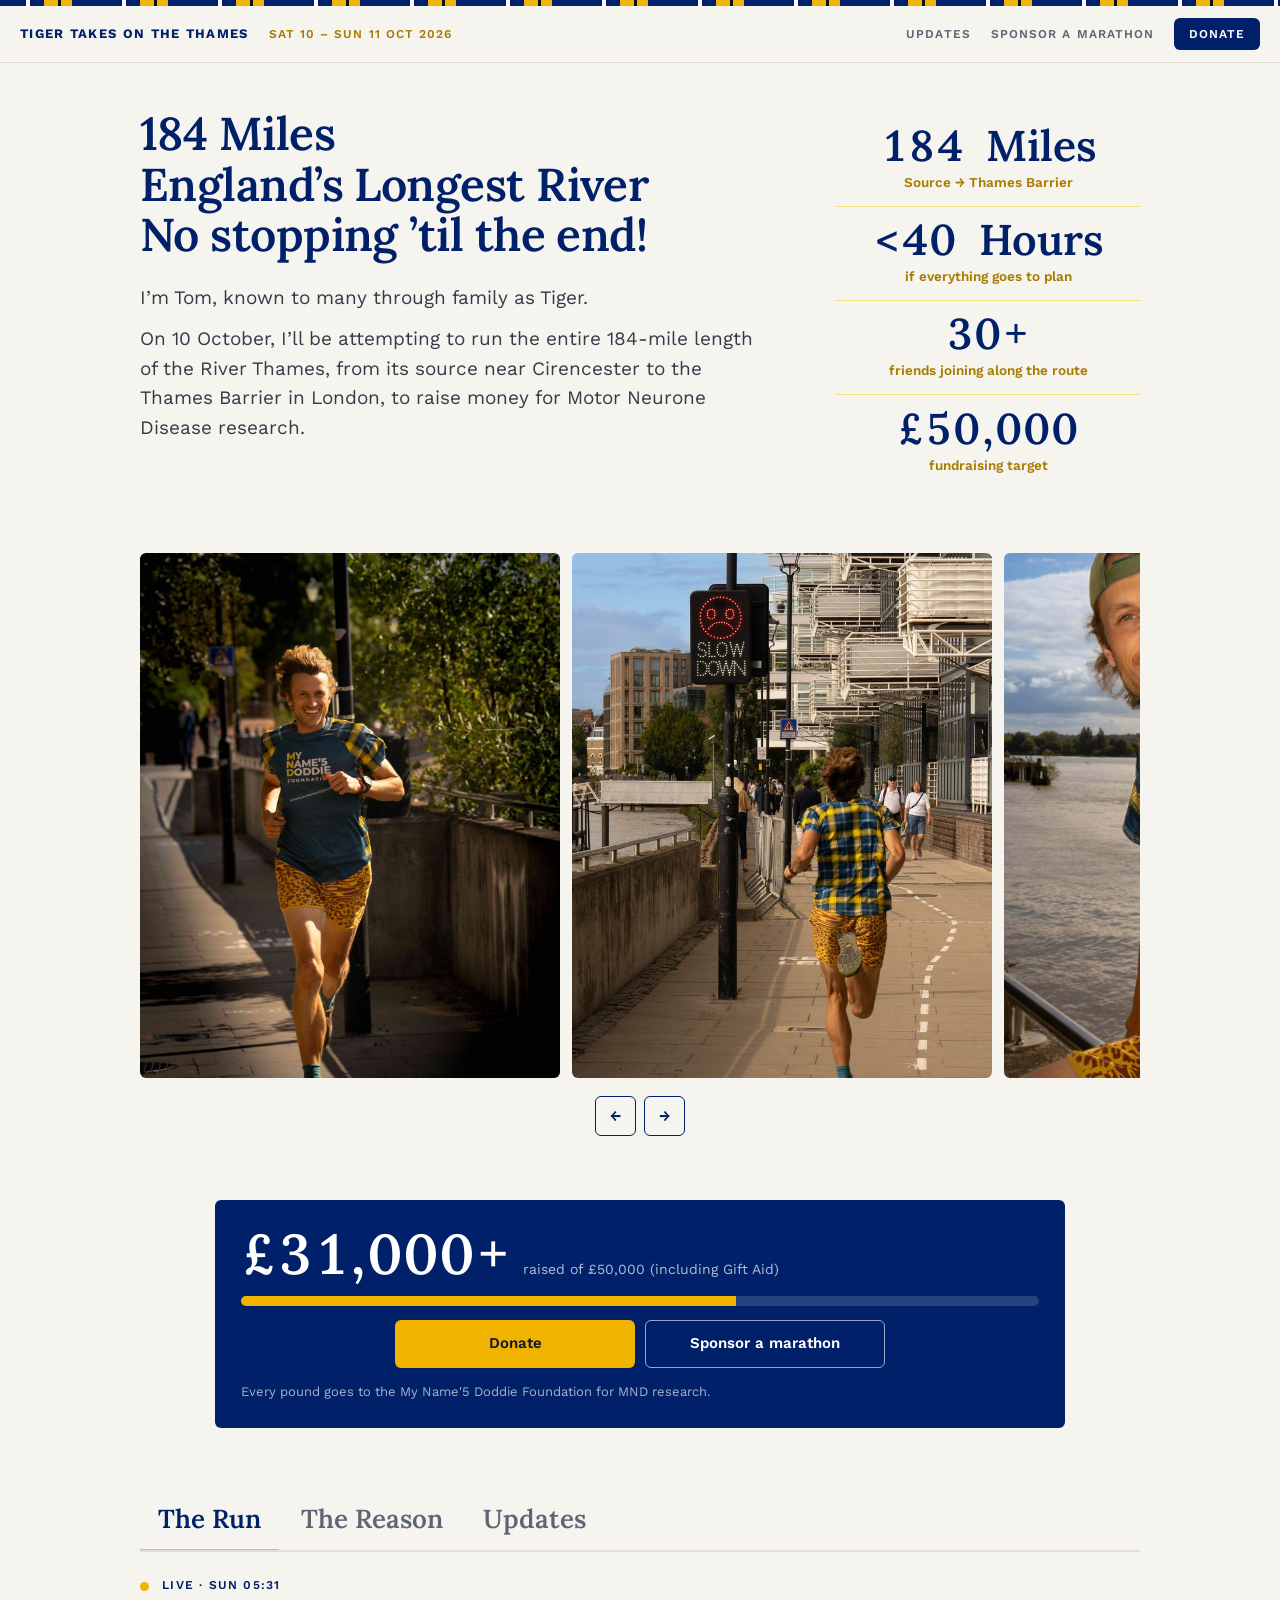
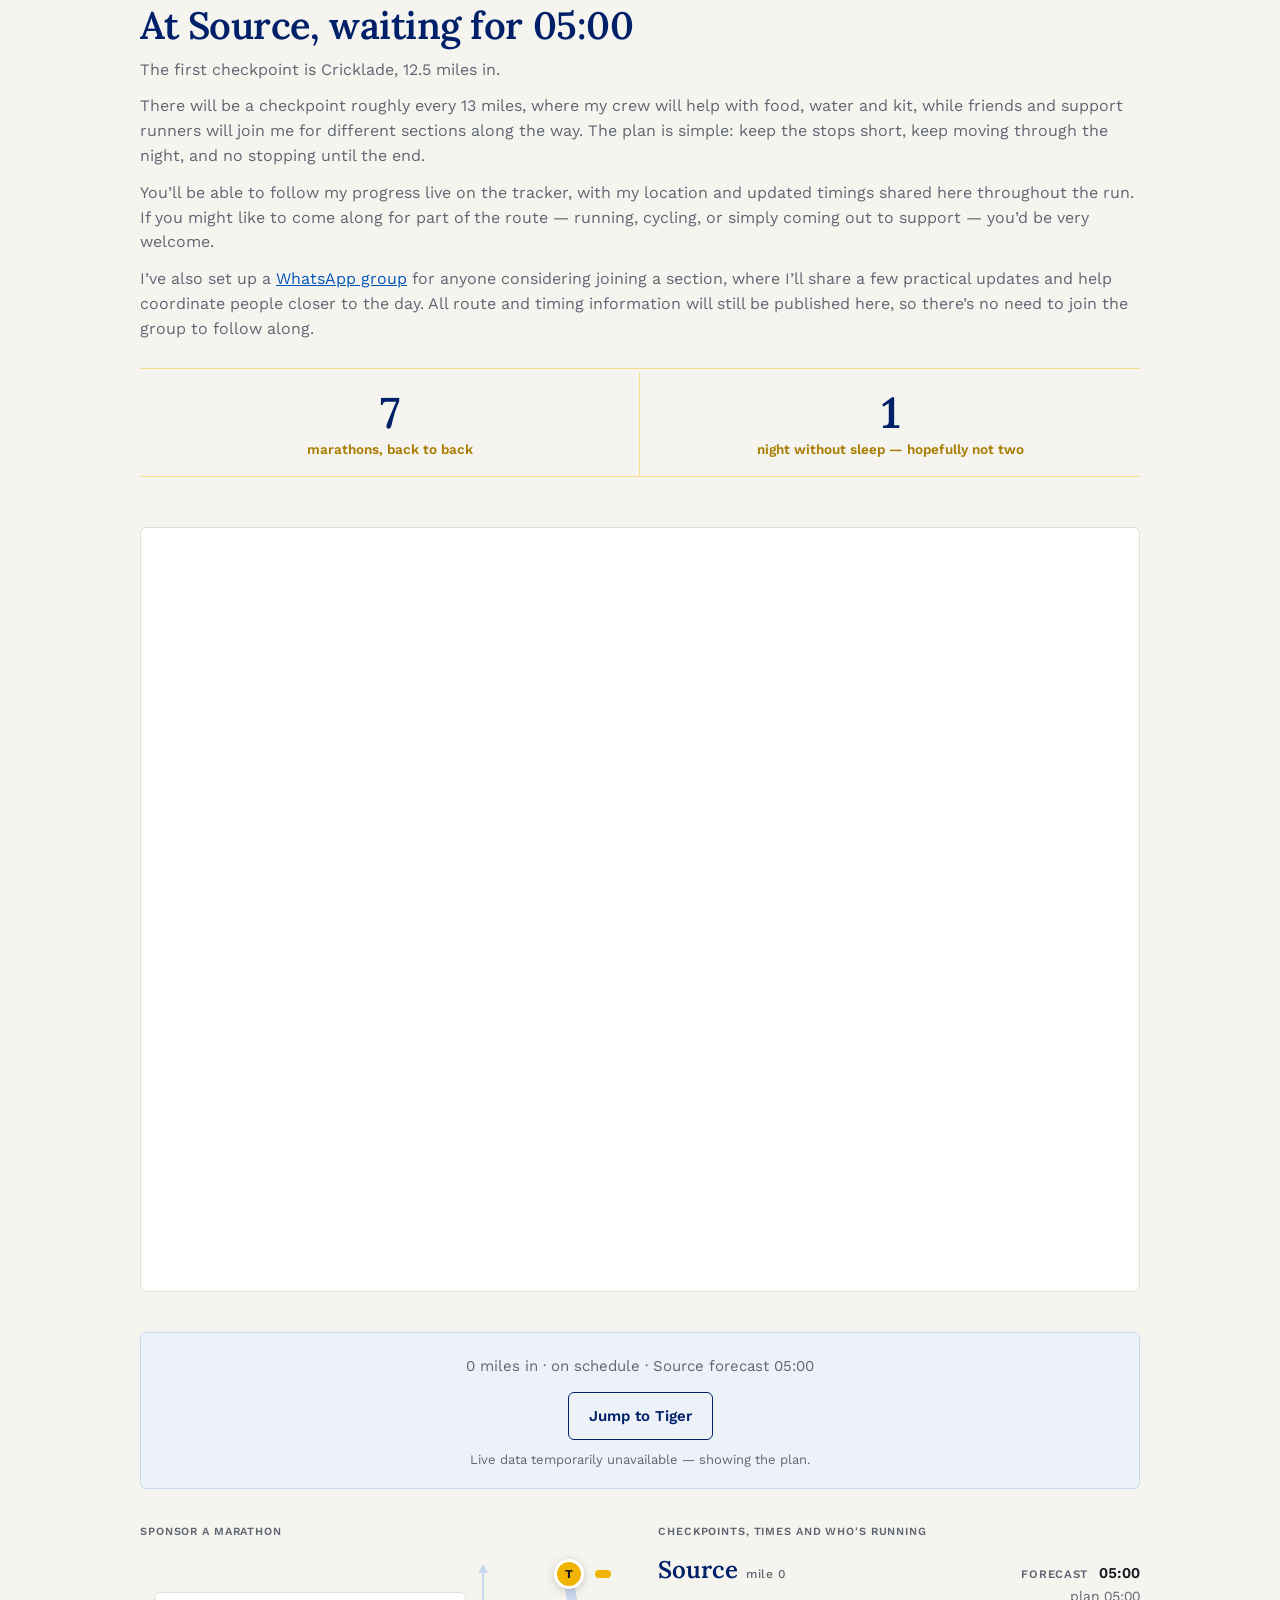
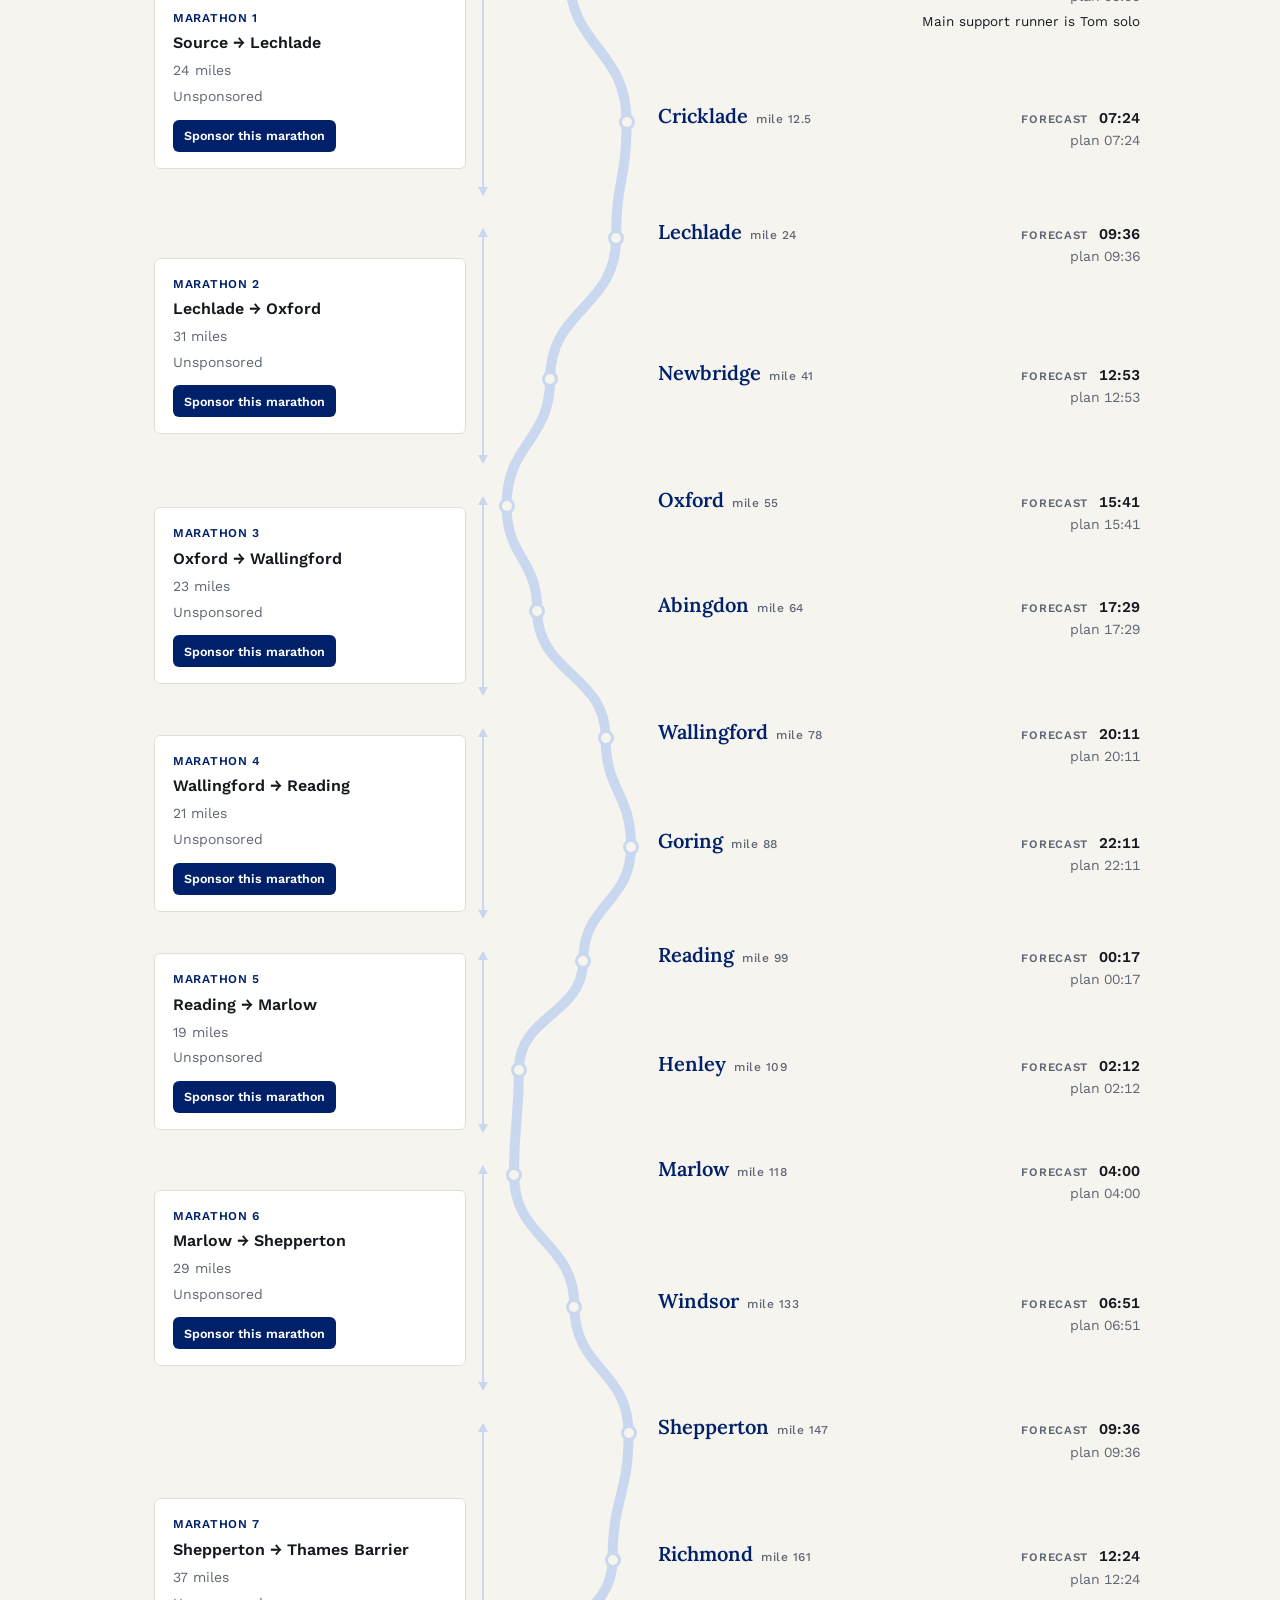
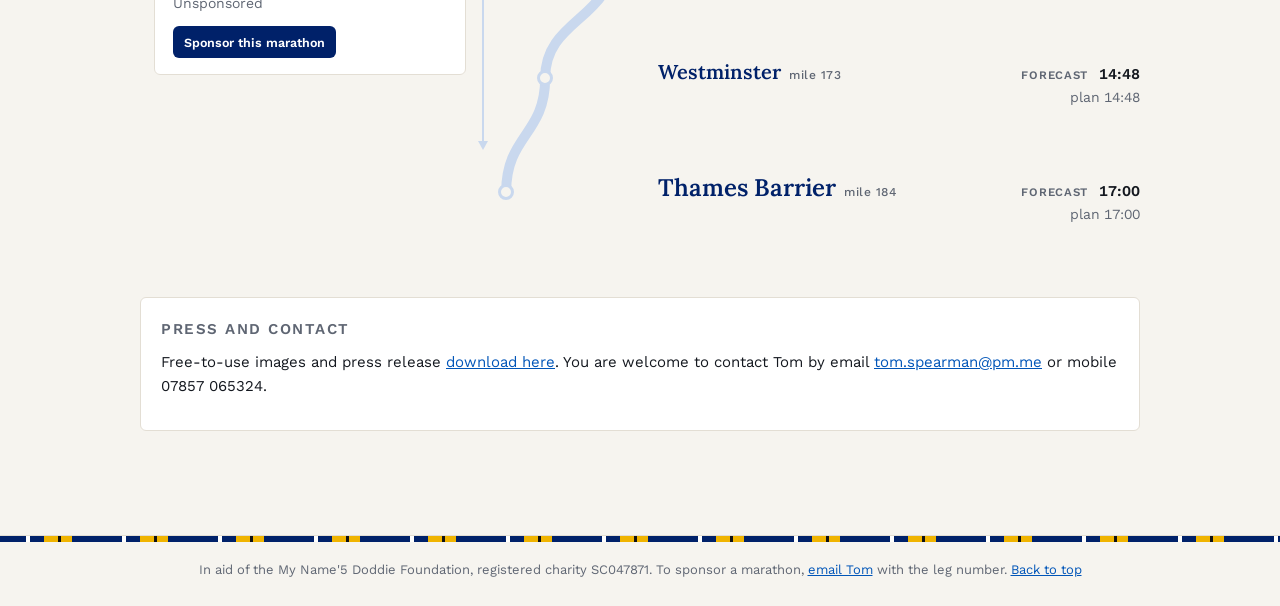
==== commit 6152f030: "Add files via upload" ====
--- a/index.html
+++ b/index.html
@@ -2,560 +2,388 @@
 <html lang="en-GB">
 <head>
 <meta charset="utf-8">
-<meta name="viewport" content="width=device-width, initial-scale=1, viewport-fit=cover">
-<title>Tiger Took On The Thames</title>
-<meta name="description" content="A picture book of the weekend of 10–11 October 2026: 130 miles, a knee, and the friends who carried the shirt the rest of the way.">
-<!-- Still a surprise: keep out of search engines. Remove this line when the book goes public. -->
-<meta name="robots" content="noindex, nofollow">
-<meta name="theme-color" content="#f6f4ef">
+<meta name="viewport" content="width=device-width, initial-scale=1">
+
+<title>Tiger Takes on the Thames | 184 Miles for MND Research</title>
+
+<meta name="description" content="Tom 'Tiger' Spearman is running the full 184-mile Thames Path in under 40 hours, raising £50,000 for motor neurone disease research through the My Name'5 Doddie Foundation.">
+
+<link rel="canonical" href="https://tigertakesonthethames.com/">
+
+<meta property="og:title" content="Tiger Takes on the Thames">
+<meta property="og:description" content="184 miles along the Thames Path, in under 40 hours. Raising £50,000 for motor neurone disease research.">
+<meta property="og:image" content="https://tigertakesonthethames.com/img/og.jpg">
+<meta property="og:url" content="https://tigertakesonthethames.com/">
+<meta property="og:type" content="website">
+<meta property="og:site_name" content="Tiger Takes on the Thames">
+
+<meta name="twitter:card" content="summary_large_image">
+<meta name="twitter:title" content="Tiger Takes on the Thames">
+<meta name="twitter:description" content="184 miles along the Thames Path, in under 40 hours. Raising £50,000 for motor neurone disease research.">
+<meta name="twitter:image" content="https://tigertakesonthethames.com/img/og.jpg">
+
+<meta name="theme-color" content="#002169">
+
+<link rel="icon" href="img/favicon.svg" type="image/svg+xml">
+
 <link rel="preconnect" href="https://fonts.googleapis.com">
-<link rel="preconnect" href="https://fonts.gstatic.com" crossorigin>
-<link rel="stylesheet" href="https://fonts.googleapis.com/css2?family=Lora:ital,wght@0,500;0,600;1,400;1,500&family=Work+Sans:wght@400;500;600;700&display=swap">
-<style>
-/* One spread at a time. A photograph holds the middle; the messages arrive
-   around it from off the edges, so turning a page feels like being surrounded
-   again. The book goes dark when the night does. */
-:root {
-  --paper: #f6f4ef; --card: #ffffff; --card-ink: #14181f; --card-muted: #5f6673;
-  --ink: #14181f; --muted: #5f6673; --line: #e3ded4;
-  --navy: #002169; --blue: #0055b8; --blue-soft: #c9d8ee; --blue-faint: #edf2f9;
-  --yellow: #f5c400; --yellow-text: #a87c00; --late: #b3410f;
-  --shadow: 0 2px 10px rgba(0, 33, 105, 0.08);
-  --serif: 'Lora', Georgia, 'Times New Roman', serif;
-  --sans: 'Work Sans', system-ui, -apple-system, 'Segoe UI', sans-serif;
-  --radius: 6px;
-  --tartan: repeating-linear-gradient(90deg,
-    #002169 0 26px, #ffffff 26px 30px, #002169 30px 44px,
-    #f0b400 44px 58px, #111 58px 61px, #f0b400 61px 72px, #002169 72px 96px);
-  --tartan-v: repeating-linear-gradient(180deg,
-    #002169 0 26px, #ffffff 26px 30px, #002169 30px 44px,
-    #f0b400 44px 58px, #111 58px 61px, #f0b400 61px 72px, #002169 72px 96px);
-}
-/* Night: the three pages after dark. Paper cards on a navy page. */
-html[data-mood="night"] {
-  --paper: #0c1b3f; --ink: #f6f4ef; --muted: #b7c0d6; --line: #26365f;
-  --navy: #ffffff; --blue-soft: #2d4275; --yellow-text: #f5c400; --late: #ffb37a;
-  --shadow: 0 6px 22px rgba(0, 0, 0, 0.45);
-}
-html[data-mood="night"] .msg.tom { background: #e3e9f5; }
-
-* { box-sizing: border-box; }
-html, body { overflow-x: clip; }
-body {
-  margin: 0; background: var(--paper); color: var(--ink);
-  font-family: var(--sans); font-size: 16px; line-height: 1.55;
-  -webkit-font-smoothing: antialiased;
-  transition: background-color 700ms ease, color 700ms ease;
-}
-h1, h2 {
-  font-family: var(--serif); font-weight: 600; color: var(--navy);
-  line-height: 1.1; letter-spacing: -0.012em; text-wrap: balance; margin: 0;
-}
-p { margin: 0; }
-a { color: var(--blue); }
-
-/* The tartan: a spine down the left on wide screens, a band across the top on phones. */
-.tartan { height: 6px; background: var(--tartan); }
-@media (min-width: 900px) {
-  .tartan { position: fixed; left: 0; top: 0; bottom: 0; width: 14px; height: auto; background: var(--tartan-v); z-index: 6; }
-  .book { padding-left: 38px; }
-}
-
-.book { max-width: 1080px; margin: 0 auto; padding-inline: 20px; padding-block: 0 20px; }
-@media (max-width: 600px) { .book { padding-inline: 16px; } }
-
-/* ── The river: where we are on the 184 miles ─────────────────────── */
-.river { position: relative; height: 48px; margin-top: 22px; }
-.river .track { position: absolute; left: 0; right: 0; top: 14px; height: 2px; background: var(--line); }
-.river .tick { position: absolute; top: 11px; width: 1px; height: 8px; background: var(--line); }
-.river .dot {
-  position: absolute; top: 9px; width: 12px; height: 12px; margin-left: -6px; border-radius: 50%;
-  background: var(--navy); border: 2px solid var(--paper); box-shadow: 0 0 0 1.5px var(--navy);
-}
-.river .dot.shirt { background: var(--yellow); box-shadow: 0 0 0 1.5px var(--yellow-text); }
-.river .stopped { position: absolute; top: 9px; width: 12px; height: 12px; margin-left: -6px; border-radius: 50%; border: 1.5px solid var(--late); }
-.river .lbl {
-  position: absolute; top: 24px; transform: translateX(-50%); white-space: nowrap;
-  font-size: 10.5px; font-weight: 700; letter-spacing: 0.1em; text-transform: uppercase; color: var(--muted);
-  font-variant-numeric: tabular-nums;
-}
-.river .lbl.l { transform: none; } .river .lbl.r { transform: translateX(-100%); }
-.river .end { position: absolute; top: 24px; font-size: 10px; letter-spacing: 0.1em; text-transform: uppercase; color: var(--muted); opacity: .7; }
-
-/* ── One spread ─────────────────────────────────────────────────── */
-.spread { padding-block: 10px 10px; }
-.chapter {
-  font-size: 11px; font-weight: 700; letter-spacing: 0.16em;
-  text-transform: uppercase; color: var(--yellow-text);
-}
-.spread h2 { margin-top: 8px; font-size: clamp(27px, 5.2vw, 46px); }
-.meta {
-  margin-top: 10px; display: flex; flex-wrap: wrap; gap: 4px 16px;
-  font-size: 13px; font-weight: 600; letter-spacing: 0.05em;
-  text-transform: uppercase; color: var(--muted); font-variant-numeric: tabular-nums;
-}
-.meta .behind { color: var(--late); }
-.spread .blurb { margin-top: 14px; max-width: 62ch; color: var(--muted); font-size: 16.5px; }
-
-.stage {
-  display: grid; grid-template-columns: 1fr minmax(0, 1.2fr) 1fr;
-  align-items: center; gap: 18px; margin-top: 24px;
-}
-.stage.nopic { grid-template-columns: 1fr 1fr; }
-figure.plate { margin: 0; }
-.plate img {
-  display: block; width: 100%; height: auto; max-width: 100%;
-  border-radius: var(--radius); box-shadow: var(--shadow); background: var(--blue-soft);
-}
-.plate figcaption { margin-top: 8px; font-size: 12px; color: var(--muted); text-align: center; }
-.side { display: flex; flex-direction: column; gap: 14px; min-width: 0; }
-
-/* ── A message ──────────────────────────────────────────────────── */
-.msg {
-  position: relative; background: var(--card); color: var(--card-ink);
-  border: 1px solid var(--line); border-left: 3px solid var(--yellow);
-  border-radius: var(--radius); padding: 14px 16px; box-shadow: var(--shadow); min-width: 0;
-  transform: rotate(var(--r, 0deg));
-  animation: rush 640ms cubic-bezier(.17,.84,.34,1) both; animation-delay: var(--d, 0ms);
-}
-@keyframes rush {
-  from { opacity: 0; transform: translate(var(--dx,0px), var(--dy,14px)) rotate(calc(var(--r,0deg) * 2.4)) scale(.94); }
-  to   { opacity: 1; transform: translate(0,0) rotate(var(--r,0deg)) scale(1); }
-}
-.msg q { display: block; font-family: var(--serif); font-size: 16px; line-height: 1.45; quotes: "\201C" "\201D"; }
-.msg.short q { font-size: 19px; }
-.msg .by { display: flex; flex-wrap: wrap; align-items: baseline; gap: 3px 9px; margin-top: 9px; font-size: 12px; color: var(--card-muted); }
-.msg .by b { color: var(--card-ink); font-weight: 600; }
-.msg .by .t {
-  font-variant-numeric: tabular-nums; font-weight: 600; letter-spacing: 0.04em;
-  padding: 1px 6px; border-radius: 3px; background: var(--paper); color: var(--card-muted); font-size: 11px;
-}
-html[data-mood="night"] .msg .by .t { background: #e8e5dd; }
-.msg.tom { border-left-color: var(--navy); background: var(--blue-faint); }
-html[data-mood="night"] .msg.tom { border-left-color: #002169; }
-.msg.tom q { font-size: 18px; }
-.msg.crew { border-left-color: var(--blue); }
-.msg.lead { max-width: 62ch; margin-top: 18px; }
-
-/* A reply sits tucked under the card it answers, joined by a short line. */
-.thread { display: flex; flex-direction: column; gap: 0; min-width: 0; }
-.thread .msg + .msg { margin-left: 22px; margin-top: -4px; }
-.thread .msg + .msg::before {
-  content: ""; position: absolute; left: -17px; top: -14px; width: 13px; height: 30px;
-  border-left: 2px solid var(--yellow-text); border-bottom: 2px solid var(--yellow-text);
-  border-bottom-left-radius: 8px;
-}
-.thread .msg + .msg.crew::before, .thread .msg + .msg.tom::before { border-color: var(--blue); }
-
-/* ── Cover ──────────────────────────────────────────────────────── */
-.cover { text-align: center; padding-block: 34px 16px; }
-.cover h1 { font-size: clamp(36px, 7.6vw, 70px); line-height: 1.04; letter-spacing: -0.015em; }
-.cover .dates { margin-top: 16px; font-size: 13px; font-weight: 600; letter-spacing: 0.14em; text-transform: uppercase; color: var(--yellow-text); }
-.cover .lede { margin-top: 22px; margin-inline: auto; max-width: 56ch; font-size: 18px; }
-.cover .plate { margin-top: 26px; max-width: 540px; margin-inline: auto; }
-.numbers { display: grid; grid-template-columns: repeat(3, 1fr); gap: 2px; margin-top: 28px; background: var(--yellow); border-radius: var(--radius); overflow: hidden; }
-.numbers div { background: #002169; padding: 18px 12px; }
-.numbers b { display: block; font-family: var(--serif); font-size: clamp(21px, 4vw, 32px); font-weight: 600; color: #fff; line-height: 1.05; font-variant-numeric: tabular-nums; }
-.numbers span { display: block; margin-top: 7px; font-size: 11.5px; font-weight: 600; color: var(--yellow); }
-@media (max-width: 460px) { .numbers { grid-template-columns: 1fr; } }
-
-/* ── Lists: the crew chain, the relay, who ran each stretch ─────── */
-.relay { margin-top: 22px; border-top: 1px solid var(--line); }
-.leg { display: flex; align-items: baseline; justify-content: space-between; gap: 14px; padding: 10px 0; border-bottom: 1px solid var(--line); font-size: 15px; }
-.leg .where { font-family: var(--serif); font-weight: 600; color: var(--navy); }
-.leg .who { color: var(--ink); text-align: right; }
-.legs { margin-top: 22px; border-top: 1px solid var(--line); }
-.legs .leg { display: grid; grid-template-columns: minmax(0, 1.1fr) auto minmax(0, 1.6fr); gap: 6px 16px; align-items: baseline; }
-.legs .mi { font-size: 12px; font-weight: 600; letter-spacing: 0.06em; color: var(--muted); font-variant-numeric: tabular-nums; white-space: nowrap; }
-.legs .who { text-align: left; }
-.legs .who i { font-style: normal; color: var(--muted); }
-.legs .leg.relay-leg .where { color: var(--yellow-text); }
-.legs .tbc { font-size: 10px; font-weight: 700; letter-spacing: .1em; color: var(--late); vertical-align: 2px; margin-left: 4px; }
-@media (max-width: 600px) { .legs .leg { grid-template-columns: 1fr auto; } .legs .who { grid-column: 1 / -1; } }
-.legnote { margin-top: 14px; font-size: 12.5px; color: var(--muted); max-width: 70ch; }
-
-/* ── Gallery: the relay runners ──────────────────────────────── */
-.tiles { display: grid; grid-template-columns: repeat(3, 1fr); gap: 14px; margin-top: 22px; }
-.tile { margin: 0; background: var(--card); color: var(--card-ink); border: 1px solid var(--line); border-radius: var(--radius); overflow: hidden; box-shadow: var(--shadow);
-  animation: rush 640ms cubic-bezier(.17,.84,.34,1) both; animation-delay: var(--d, 0ms); transform: rotate(var(--r, 0deg)); }
-.tile img { display: block; width: 100%; height: auto; aspect-ratio: 4 / 5; object-fit: cover; background: var(--blue-soft); }
-.tile figcaption { padding: 9px 11px 11px; font-size: 12px; line-height: 1.4; color: var(--card-muted); }
-.tile figcaption q { display: block; font-family: var(--serif); font-size: 14.5px; color: var(--card-ink); margin-bottom: 4px; quotes: "\201C" "\201D"; }
-.tile figcaption b { color: var(--card-ink); font-weight: 600; }
-.tile figcaption .t { font-variant-numeric: tabular-nums; font-weight: 600; letter-spacing: .04em; padding: 1px 6px; border-radius: 3px; background: var(--paper); font-size: 11px; margin-left: 4px; }
-html[data-mood="night"] .tile figcaption .t { background: #e8e5dd; }
-.tile figcaption .n { display: block; margin-top: 3px; color: var(--yellow-text); font-weight: 600; font-size: 11px; letter-spacing: .04em; }
-@media (max-width: 700px) { .tiles { grid-template-columns: repeat(2, 1fr); gap: 10px; } }
-
-/* ── Closing ────────────────────────────────────────────────────── */
-.finale { text-align: center; padding-block: 24px 10px; }
-.finale .total { font-family: var(--serif); font-size: clamp(44px, 10vw, 86px); font-weight: 600; color: var(--navy); line-height: 1; font-variant-numeric: tabular-nums; }
-.finale .of { margin-top: 10px; font-size: 14px; color: var(--muted); }
-.finale p.body { margin-top: 18px; margin-inline: auto; max-width: 52ch; }
-.again { font: inherit; font-size: 14px; font-weight: 600; margin-top: 24px; padding: 13px 22px; min-height: 44px; border-radius: 40px; border: 1.5px solid var(--navy); background: transparent; color: var(--navy); cursor: pointer; }
-.again:hover { background: var(--navy); color: var(--paper); }
-
-/* ── Guest book ─────────────────────────────────────────────────── */
-.guests { columns: 2; column-gap: 16px; margin-top: 22px; }
-.guests .msg { break-inside: avoid; margin-bottom: 16px; display: inline-block; width: 100%; }
-.msg.guest q { white-space: pre-line; font-size: 16.5px; }
-.msg.guest .by { margin-top: 10px; font-size: 13px; }
-.msg.guest .did { margin-top: 6px; font-size: 12.5px; line-height: 1.45; color: var(--card-muted); }
-.msg.guest .did .k { display: inline-block; min-width: 46px; font-size: 10px; font-weight: 700; letter-spacing: 0.12em; text-transform: uppercase; color: var(--yellow-text); }
-h2.quiet { font-size: clamp(22px, 4vw, 32px); color: var(--muted); font-weight: 500; }
-@media (max-width: 700px) { .guests { columns: 1; } }
-
-/* ── Index ──────────────────────────────────────────────────────── */
-.index-grid { columns: 2; column-gap: 14px; margin-top: 20px; }
-.index-grid .msg { break-inside: avoid; margin-bottom: 14px; animation-delay: 0ms; }
-@media (max-width: 620px) { .index-grid { columns: 1; } }
-
-/* ── Turning the page ───────────────────────────────────────────────
-   The leaving page is a sheet with two faces: the front is the page you were
-   reading, the back is blank paper. It lifts at its right edge, turns over
-   the spine, and the page beneath takes a sweep of shadow as it goes. */
-#stage { position: relative; perspective: 1900px; perspective-origin: 0% 38%; }
-.leaf { background: var(--paper); transition: background-color 700ms ease; }
-.leaf.flying {
-  position: absolute; left: 0; top: 0; width: 100%; z-index: 3;
-  transform-style: preserve-3d; will-change: transform, opacity; pointer-events: none;
-  box-shadow: -8px 0 24px rgba(0,0,0,.18);
-}
-/* the back of the sheet */
-.leaf.flying::before {
-  content: ""; position: absolute; inset: 0; z-index: 4; border-radius: 4px;
-  background: var(--paper);
-  background-image: linear-gradient(90deg, rgba(0,0,0,.16), rgba(0,0,0,0) 22%), var(--tartan);
-  background-size: 100% 100%, 100% 6px; background-repeat: no-repeat;
-  transform: rotateY(180deg); backface-visibility: hidden; -webkit-backface-visibility: hidden;
-}
-/* the fold shadow that runs across the front as it lifts */
-.leaf.flying::after {
-  content: ""; position: absolute; inset: 0; z-index: 5; border-radius: 4px; pointer-events: none;
-  background: linear-gradient(90deg, rgba(0,0,0,.34), rgba(0,0,0,.06) 35%, rgba(0,0,0,0) 60%);
-  animation: shade var(--flip, 760ms) ease-in-out both; backface-visibility: hidden; -webkit-backface-visibility: hidden;
-}
-.leaf.out { transform-origin: left center; animation: turnout var(--flip, 760ms) cubic-bezier(.42,.0,.3,1) both; }
-.leaf.in  { transform-origin: left center; animation: turnin  var(--flip, 760ms) cubic-bezier(.42,.0,.3,1) both; }
-@keyframes turnout {
-  0%   { transform: rotateY(0deg); opacity: 1; }
-  45%  { transform: rotateY(-88deg) translateZ(28px); opacity: 1; }
-  80%  { opacity: 1; }
-  100% { transform: rotateY(-178deg); opacity: 0; }
-}
-@keyframes turnin {
-  0%   { transform: rotateY(-178deg); opacity: 0; }
-  20%  { opacity: 1; }
-  55%  { transform: rotateY(-88deg) translateZ(28px); opacity: 1; }
-  100% { transform: rotateY(0deg); opacity: 1; }
-}
-@keyframes shade { from { opacity: 0; } 45% { opacity: 1; } to { opacity: 0; } }
-/* the page beneath: a shadow sweeps off it as the sheet clears */
-.leaf.under { position: relative; }
-.leaf.under::after {
-  content: ""; position: absolute; inset: -4px 0; z-index: 2; pointer-events: none;
-  background: linear-gradient(90deg, rgba(0,0,0,.30), rgba(0,0,0,.12) 45%, rgba(0,0,0,0) 100%);
-  transform-origin: left center; animation: sweep var(--flip, 760ms) cubic-bezier(.42,.0,.3,1) both;
-}
-@keyframes sweep { from { transform: scaleX(1); opacity: 1; } 60% { opacity: .7; } to { transform: scaleX(0); opacity: 0; } }
-.leaf.under .msg { animation-delay: calc(var(--d, 0ms) + 380ms); }
-
-/* ── Navigation ─────────────────────────────────────────────────── */
-.nav {
-  position: sticky; bottom: 0; z-index: 5; margin-top: 18px;
-  padding-top: 12px; padding-bottom: calc(12px + env(safe-area-inset-bottom, 0px));
-  background: linear-gradient(to bottom, transparent, var(--paper) 36%);
-  display: flex; align-items: center; gap: 14px;
-}
-.turn { font: inherit; flex: none; width: 46px; height: 46px; border-radius: 50%; border: 1.5px solid var(--navy); background: var(--card); color: var(--navy); font-size: 18px; cursor: pointer; display: flex; align-items: center; justify-content: center; }
-html[data-mood="night"] .turn { color: #002169; }
-.turn:hover:not(:disabled) { background: var(--navy); color: var(--paper); }
-.turn:disabled { opacity: .3; cursor: default; }
-.turn:focus-visible, .again:focus-visible, .rail button:focus-visible { outline: 3px solid var(--yellow); outline-offset: 2px; }
-.rail { flex: 1; min-width: 0; display: flex; align-items: center; gap: 3px; }
-.rail button { flex: 1; min-width: 0; height: 44px; padding: 0; border: 0; background: none; cursor: pointer; display: flex; align-items: center; }
-.rail button::before { content: ""; display: block; width: 100%; height: 5px; border-radius: 3px; background: var(--blue-soft); }
-.rail button[data-on="1"]::before { background: var(--navy); }
-.pageno { flex: none; font-size: 12px; font-weight: 600; color: var(--muted); font-variant-numeric: tabular-nums; letter-spacing: 0.06em; }
-
-@media (max-width: 860px) {
-  .stage, .stage.nopic { grid-template-columns: 1fr; gap: 14px; }
-  .side { gap: 12px; }
-  .plate { order: -1; }
-}
-@media (prefers-reduced-motion: reduce) {
-  .msg { animation: none; transform: rotate(var(--r, 0deg)); }
-  .leaf.out, .leaf.in, .leaf.under::after, .leaf.flying::after { animation: none; }
-}
-
-/* Added for the live site: a quiet way back to tigertakesonthethames.com.
-   Delete this block and the <p class="colophon"> below to remove it. */
-.colophon {
-  margin-top: 26px; padding-top: 18px; border-top: 1px solid var(--line);
-  font-size: 12.5px; color: var(--muted); text-align: center;
-}
-.colophon a { color: var(--muted); text-decoration: underline; text-underline-offset: 2px; }
-.colophon a:hover { color: var(--blue); }
-</style>
+
+<link rel="stylesheet" href="https://fonts.googleapis.com/css2?family=Lora:ital,wght@0,500;0,600;1,400&family=Work+Sans:wght@400;500;600&display=swap">
+
+<link rel="stylesheet" href="styles.css">
 </head>
-<body>
+
+<body data-state="before">
 
 <div class="tartan" aria-hidden="true"></div>
 
-<div class="book">
-  <main id="stage" aria-live="polite"></main>
-  <nav class="nav" aria-label="Pages">
-    <button class="turn" id="prev" type="button" aria-label="Previous page">←</button>
-    <div class="rail" id="rail"></div>
-    <button class="turn" id="next" type="button" aria-label="Next page">→</button>
-    <span class="pageno" id="pageno"></span>
+<!-- One quiet row: who, when, how long left, and the way in. -->
+<header class="top" id="top-bar">
+  <a class="brand" href="#top">Tiger Takes on the Thames</a>
+  <span class="top-meta">Sat 10 – Sun 11 Oct 2026</span>
+  <span class="top-meta" id="countdown"></span>
+
+  <nav>
+    <a href="#updates">Updates</a>
+    <a href="sponsor.html">Sponsor a marathon</a>
+    <a class="btn btn-small" id="nav-donate" href="#" target="_blank" rel="noopener">Donate</a>
   </nav>
-
-  <p class="colophon"><a href="/">tigertakesonthethames.com</a><span aria-hidden="true"> · </span>Every message and photograph here is real.</p>
+</header>
+
+<!-- Live only: the four things anyone arriving mid-run wants, pinned under the header. -->
+<div class="livebar" id="livebar" hidden>
+  <span class="livebar-dot" aria-hidden="true"></span>
+  <span class="livebar-where" id="livebar-where"></span>
+  <span class="livebar-next" id="livebar-next"></span>
+  <a class="livebar-link" id="livebar-track" href="#" target="_blank" rel="noopener">Click here for live location</a>
+  <button class="livebar-link" id="livebar-jump" type="button">Jump to Tiger</button>
 </div>
 
-<script>
-var PICS = {"asleep": {"src": "img/asleep.jpg", "w": 1300, "h": 975}, "beacon22": {"src": "img/beacon22.jpg", "w": 506, "h": 1100}, "bench": {"src": "img/bench.jpg", "w": 619, "h": 1100}, "carried": {"src": "img/carried.jpg", "w": 464, "h": 832}, "crew": {"src": "img/crew.jpg", "w": 750, "h": 1000}, "cuttysark": {"src": "img/cuttysark.jpg", "w": 975, "h": 1300}, "dawn": {"src": "img/dawn.jpg", "w": 731, "h": 1300}, "dusk": {"src": "img/dusk.jpg", "w": 732, "h": 1300}, "duvet": {"src": "img/duvet.jpg", "w": 562, "h": 1000}, "field": {"src": "img/field.jpg", "w": 731, "h": 1300}, "filming": {"src": "img/filming.jpg", "w": 1200, "h": 900}, "flyer": {"src": "img/flyer.jpg", "w": 731, "h": 1300}, "g_cyclists": {"src": "img/g_cyclists.jpg", "w": 832, "h": 464}, "g_hugo": {"src": "img/g_hugo.jpg", "w": 750, "h": 1000}, "g_lara": {"src": "img/g_lara.jpg", "w": 576, "h": 1024}, "g_laralucy": {"src": "img/g_laralucy.jpg", "w": 832, "h": 464}, "g_oliver": {"src": "img/g_oliver.jpg", "w": 750, "h": 1000}, "g_strong": {"src": "img/g_strong.jpg", "w": 576, "h": 1024}, "g_toby": {"src": "img/g_toby.jpg", "w": 732, "h": 1300}, "g_toobs": {"src": "img/g_toobs.jpg", "w": 576, "h": 1024}, "kit": {"src": "img/kit.jpg", "w": 731, "h": 1300}, "lucky": {"src": "img/lucky.jpg", "w": 732, "h": 1300}, "mum": {"src": "img/mum.jpg", "w": 732, "h": 1300}, "phone": {"src": "img/phone.jpg", "w": 675, "h": 900}, "poles": {"src": "img/poles.jpg", "w": 1000, "h": 750}, "portmeadow": {"src": "img/portmeadow.jpg", "w": 900, "h": 1200}, "sign": {"src": "img/sign.jpg", "w": 825, "h": 1100}, "strava": {"src": "img/strava.jpg", "w": 600, "h": 1300}, "stretch": {"src": "img/stretch.jpg", "w": 975, "h": 1300}, "tomnight": {"src": "img/tomnight.jpg", "w": 825, "h": 1100}, "torches": {"src": "img/torches.jpg", "w": 731, "h": 1300}, "westminster": {"src": "img/westminster.jpg", "w": 1300, "h": 975}, "windsor": {"src": "img/windsor.jpg", "w": 1300, "h": 975}};
-/* Every message is real. Two WhatsApp exports sit behind this book: the core
-   support team (crew:true, blue edge) and everyone else (yellow edge). Tom's
-   own words carry tom:true. `at` pins a message to a stretch of the story;
-   `re` marks a reply, which travels with the card it answers. */
-var MESSAGES = [{"t":"You have all given me some indication you are willing to run or help during the big run on 10th/11th October although you might not realise quite what you are in for.","who":"Tom Spearman","role":"","at":"plan","tom":true,"crew":true,"id":"m1","when":"15 September 01:03"},{"t":"Quick introductions. We have family — sister Molly, uncle Rupert, cousin Theo and cousin snr Mat. Rosie who is multi talented runner and experienced support crew. Oxford friends all reputable athletes Tommy, Matt and Tancred. Andy is a real runner who knows the Thames Path well. The OMM squad of Benj, Tom B and Toby. And Jamie who says he is my friend from PNG but really he is from Chalfont St Giles.","who":"Tom Spearman","role":"","at":"plan","tom":true,"crew":true,"id":"m2","when":"15 September 01:04"},{"t":"For me, I’ll drive to the start with Molly, keep running for the next day and a half, meet everyone seamlessly at the scheduled time and place, and hopefully jog into Woolwich before Sunday sunset.","who":"Tom Spearman","role":"","at":"plan","tom":true,"crew":true,"big":true,"id":"m3","when":"15 September 01:05"},{"t":"I should also say, things will probably follow closely to the plan until Reading. After then, there will be a lot more uncertainty.","who":"Tom Spearman","role":"","at":"plan","tom":true,"crew":true,"id":"m4","when":"15 September 01:12"},{"t":"Pace will be around 6:20min/km, walking for 2 minutes every 30. This will probably drop to around 7min/km by Reading, and slow down further in London. Aim not to stop, even at checkpoints. 80g of carbohydrate every hour, which equates to 1 big gel, 2 sandwich, and 2 rice ball between checkpoints. Rinse repeat continue.","who":"Tom Spearman","role":"","at":"plan","tom":true,"crew":true,"id":"m5","when":"2 October 15:29"},{"t":"Hell to the yeahhhhhhhhh","who":"Tommy Lees","role":"","at":"plan","crew":true,"id":"m6","when":"15 September"},{"t":"When does the HypeTok drop?","who":"Toby","role":"","at":"plan","crew":true,"id":"m7","when":"15 September"},{"t":"i cant pump out content everyday like you. its phenomenal","who":"Tom Spearman","role":"","at":"plan","tom":true,"crew":true,"id":"m8","when":"15 September 09:35","re":"m7"},{"t":"24/7 live stream?","who":"Matt C","role":"","at":"plan","crew":true,"id":"m9","when":"15 September"},{"t":"Just watch me running all the time? I could probably fix something :)","who":"Tom Spearman","role":"","at":"plan","tom":true,"crew":true,"id":"m10","when":"15 September 11:41","re":"m9"},{"t":"Looking forward to doing what I can.","who":"Mat Clarke","role":"Tom’s cousin","at":"plan","crew":true,"id":"m11","when":"15 September"},{"t":"I was going to comment saying Saturday, went back through everything to check I was right and hadn’t got something very wrong 😹🙏","who":"Rosie Lees","role":"","at":"plan","crew":true,"id":"m12","when":"2 October 16:48"},{"t":"I have charged the car.","who":"Mat Clarke","role":"","at":"eve","crew":true,"big":true,"id":"m13","when":"Fri 13:28"},{"t":"I’ve inflated the tyres. Looking for the bike lights just in case….","who":"Rupert King","role":"Tom’s uncle","at":"eve","crew":true,"id":"m14","when":"Fri 13:34"},{"t":"I’ve definitely got some butterflies in my stomach!","who":"Tom Spearman","role":"","at":"eve","tom":true,"crew":true,"big":true,"id":"m15","when":"Fri 13:28"},{"t":"We’ve also got a load of flyers. Hopefuly use them to subdue a few tourists in London. If anyone else looks curious feel free to give them one. Might get lucky!","who":"Tom Spearman","role":"","at":"eve","tom":true,"crew":true,"id":"m16","when":"Fri 13:42"},{"t":"And most importantly.. a very generous supporter has offered to match all donations made over the weekend (or until I finish..)! Need lots of hype to get a bit more money rolling in.","who":"Tom Spearman","role":"","at":"eve","tom":true,"crew":true,"id":"m17","when":"Fri 13:46"},{"t":"Going hard on the beers already","who":"Jamie Gordon","role":"— a Lucky Saint 0.5%","at":"eve","crew":true,"big":true,"id":"m18","when":"Fri 13:42"},{"t":"This is what I’m hoping to carry between checkpoints. Fist sized lump of rice, gel, sandwich, 1 water 1 electrolyte.","who":"Tom Spearman","role":"","at":"eve","tom":true,"crew":true,"id":"m19","when":"Fri 20:10"},{"t":"All stations go here. Last minute for prep all under Theo’s watchful eye","who":"Tom Spearman","role":"","at":"eve","tom":true,"crew":true,"id":"m20","when":"Fri 20:11"},{"t":"Thank you and sleep well this evening","who":"Mat Clarke","role":"","at":"eve","crew":true,"big":true,"id":"m21","when":"Fri 20:15"},{"t":"Hell yeah lfgooooo","who":"Tommy Lees","role":"","at":"eve","crew":true,"id":"m22","when":"Fri 21:25"},{"t":"Hi all, good morning! I’m Shiori and I’m supporting social media posting from Japan during the midnight time in the UK today. Lots of support and love from Japan 🇯🇵","who":"Shiori","role":"","at":"sat","crew":true,"id":"m23","when":"Sat 04:54"},{"t":"Beautiful morning! Hope it’s not too muddy.","who":"Mat Clarke","role":"","at":"sat","crew":true,"big":true,"id":"m24","when":"Sat 07:02"},{"t":"What a morning!!! Come on tomcat 🎉🎉","who":"Tommy Lees","role":"","at":"sat","crew":true,"id":"m25","when":"Sat 07:06"},{"t":"Are timings on the website accurate? I realise they fluctuate a bit with his pace. Hoping to intercept somewhere between Abingdon and Goring.","who":"Sam","role":"","at":"sat","id":"m26","when":"Sat 11:57"},{"t":"I think website is pretty accurate right now. He’s approaching Newbridge, hopefully around 12:30pm (maybe quicker!)","who":"Rosie Lees","role":"","at":"sat","id":"m27","when":"Sat 12:00","re":"m26"},{"t":"Just coming into Newbridge now 🙆‍♀️","who":"Rosie Lees","role":"","at":"sat","id":"m28","when":"Sat 12:24"},{"t":"Strava is definitely the most accurate!","who":"Tommy Lees","role":"","at":"sat","id":"m29","when":"Sat 12:51","re":"m27"},{"t":"Website seems to have stopped updating in Oxford but strava beacon is working. Still going strong beyond Abingdon.","who":"Sam Garforth","role":"","at":"night","id":"m30","when":"Sat 17:45"},{"t":"Can someone please call me? I’m stuck at the Riverside restaurant at the second checkpoint","who":"Theo Spearman","role":"Tom’s cousin","at":"cp","crew":true,"big":true,"id":"m31","when":"Sat 09:46"},{"t":"All is good with Theo. Go Tiger!","who":"Mat Clarke","role":"","at":"cp","crew":true,"big":true,"id":"m32","when":"Sat 09:54","re":"m31"},{"t":"We’re just parked in the Maytree pub car park preparing sandwiches 😋!","who":"Rosie Lees","role":"","at":"cp","crew":true,"id":"m33","when":"Sat 11:50"},{"t":"At the checkpoint the next runner needs the bag of items. 1. 2 filled water bottles with electrolytes in. 2. Rice ball. 3. 90g carb gel. 4. Anything else he asks for. Make sure you get the phone and battery pack!!!!","who":"Tommy Lees","role":"","at":"cp","crew":true,"id":"m34","when":"Sat 12:48"},{"t":"See you then Dom, we are in a bashed up Old Ford Puma. Suitably battleship gray","who":"Mat Clarke","role":"","at":"cp","crew":true,"id":"m35","when":"Sat 13:05"},{"t":"I’ll be wearing a children’s rucksack 😂","who":"Dom","role":"","at":"cp","crew":true,"big":true,"id":"m36","when":"Sat 13:04","re":"m35"},{"t":"Is it possible to cut up the oranges","who":"Hermione","role":"","at":"cp","crew":true,"big":true,"id":"m37","when":"Sat 14:54"},{"t":"Is tiger doing his intermittent walking? Ie run for 28 minutes walk for 2.","who":"Rupert King","role":"","at":"cp","crew":true,"id":"m38","when":"Sat 16:11"},{"t":"He was!! Not sure currently","who":"Tommy Lees","role":"","at":"cp","crew":true,"big":true,"id":"m39","when":"Sat 16:14","re":"m38"},{"t":"£50,000 hit if you include the gift aid. Will someone tell Tiger. And money is coming in steadily.","who":"Rupert King","role":"","at":"cp","crew":true,"big":true,"id":"m40","when":"Sat 16:30"},{"t":"Mum has helpfully pointed out that the bridge between Hurley and Temple is closed. Wanted to flag it so that it wasn’t a new decision to be making at 2am.","who":"Tom B","role":"","at":"cp","crew":true,"id":"m41","when":"Sat 14:50"},{"t":"Thanks Tom, and yes sadly there’s two lovely bridges closed long term on my stretch. I know the diversions well.","who":"Andrew Sinclair","role":"","at":"cp","crew":true,"id":"m42","when":"Sat 14:54","re":"m41"},{"t":"Wallingford requests. Change shoes and socks (blue finger socks). Blister plasters — check the one we applied. Water or Coke. Beetroot juice. Pot noodle at Wallingford (not too hot!). Phone will need charging. Head torch ready for Tom. Maybe windbreaker.","who":"Tom B","role":"","at":"cp","crew":true,"id":"m43","when":"Sat 19:11"},{"t":"Supreme effort by Tiger, so impressive","who":"Mat Clarke","role":"","at":"cp","crew":true,"big":true,"id":"m44","when":"Sat 21:10"},{"t":"Only one head torch between us so tricky at the moment! Will have some from the next stop","who":"Tom B","role":"","at":"night","crew":true,"id":"m45","when":"Sat 19:42"},{"t":"I have arrived at goring. That will be because he’s running with me next. Wants to drown out my chat for the next two hours","who":"Jamie Gordon","role":"","at":"night","crew":true,"id":"m46","when":"Sat 20:03"},{"t":"There’s a lot of trepidation as he’s about to start running with me","who":"Jamie Gordon","role":"","at":"night","crew":true,"big":true,"id":"m47","when":"Sat 21:38"},{"t":"Good luck through the night gang 😘 keep going Tom, we all think you are AMAZING!!","who":"Rosie Lees","role":"","at":"night","crew":true,"id":"m48","when":"Sat 21:25"},{"t":"Good luck all going into the night.","who":"Mat Clarke","role":"","at":"night","crew":true,"big":true,"id":"m49","when":"Sat 21:09"},{"t":"He is the man! What an effort!","who":"Mat Clarke","role":"","at":"night","crew":true,"big":true,"id":"m50","when":"Sat 21:46"},{"t":"Andy, your phone is in the car. I’ll give it to you at the checkpoint","who":"Molly Spearman","role":"Tom’s sister","at":"dark","crew":true,"id":"m51","when":"Sun 01:35"},{"t":"What do you need at Reading?","who":"Andrew Sinclair","role":"","at":"dark","crew":true,"big":true,"id":"m52","when":"Sun 00:33"},{"t":"We left 1.06","who":"Andrew Sinclair","role":"Reading","at":"dark","crew":true,"big":true,"id":"m53","when":"Sun 02:13","re":"m55"},{"t":"2.14 left Shiplake — unofficial checkpoint","who":"Molly Spearman","role":"","at":"dark","crew":true,"big":true,"id":"m54","when":"Sun 02:14"},{"t":"It’s not really moving on the tracker, how’s he doing in Reading?","who":"Shiori","role":"from Japan","at":"dark","crew":true,"id":"m55","when":"Sun 02:13"},{"t":"What time was Henley so I can enter it on the sheets? Great effort everyone!!! Heroes the lot of you.","who":"Rupert King","role":"","at":"dark","crew":true,"id":"m56","when":"Sun 06:16"},{"t":"03.20","who":"Molly Spearman","role":"","at":"dark","crew":true,"big":true,"id":"m57","when":"Sun 06:18","re":"m56"},{"t":"Amazing! Unreal! Well done the night team, incredible!","who":"Mat Clarke","role":"","at":"dark","crew":true,"id":"m58","when":"Sun 07:00"},{"t":"Yayyyy! Love this!! Well done night team!!","who":"Rosie Lees","role":"","at":"dark","crew":true,"id":"m59","when":"Sun 07:23"},{"t":"Incredible effort overnight team!!!","who":"Toby","role":"","at":"dark","crew":true,"big":true,"id":"m60","when":"Sun 07:41"},{"t":"Hahaha we were anticipating 10am when we went to bed at 3 so were almost caught asunder… But we’re flying at the moment","who":"Jamie Gordon","role":"","at":"dark","crew":true,"id":"m61","when":"Sun 09:48"},{"t":"He’s now moving well again after having a bit of a rough moment with an emergency stop","who":"Theo Spearman","role":"","at":"wall","crew":true,"id":"m62","when":"Sun 11:14"},{"t":"GO GO TOM!!","who":"Toby","role":"","at":"wall","crew":true,"id":"m63","when":"Sun 11:41"},{"t":"I’m with his mum. We are coming!! Go tiger!","who":"Rupert King","role":"","at":"wall","crew":true,"big":true,"id":"m64","when":"Sun 11:43"},{"t":"Genuinely in awe of your mental strength Tom!!!! You are over the toughest part in the night! The river is always with you 🙆‍♀️ You are doing it, this is it!!!!!","who":"Rosie Lees","role":"","at":"wall","crew":true,"id":"m65","when":"Sun 11:44"},{"t":"You’ve been inspiring so many people already, well done! Try to hug yourself with lots of love 🥰 His friends in Japan are also supporting you 🐯","who":"Shiori","role":"from Japan","at":"wall","crew":true,"id":"m66","when":"Sun 11:48"},{"t":"Smashing it Tiger! So inspirational! Love from all on Boars Hill","who":"Mat Clarke","role":"","at":"wall","crew":true,"id":"m67","when":"Sun 11:49"},{"t":"Benj is on his way by thumb to offer support!!!","who":"Toby","role":"","at":"wall","crew":true,"big":true,"id":"m68","when":"Sun 11:49"},{"t":"Keep it moving!!! Inspiring and incredible stuff!","who":"Lodewijk Vriens","role":"from Hong Kong","at":"wall","crew":true,"id":"m69","when":"Sun 11:51"},{"t":"Tell him Alice’s famous flapjacks are on their way. Maybe an hour.","who":"Rupert King","role":"","at":"wall","crew":true,"id":"m70","when":"Sun 11:55"},{"t":"God he’s a machine to still be going. Superhuman","who":"Mat Clarke","role":"","at":"wall","crew":true,"big":true,"id":"m71","when":"Sun 11:59"},{"t":"Go Tom!!! You’re doing so well","who":"Lucy Scruton","role":"","at":"wall","id":"m72","when":"Sun 11:42"},{"t":"Come on Tom!!!!!","who":"Kat","role":"","at":"wall","id":"m73","when":"Sun 11:42"},{"t":"Think of that sausage roll at Richmond…!!!","who":"Lucy Scruton","role":"","at":"wall","id":"m74","when":"Sun 11:42"},{"t":"Come on Tom!!!!!! Just keep moving, one foot at a time !!!","who":"Olivia Chesser","role":"","at":"wall","id":"m75","when":"Sun 11:43"},{"t":"Let’s go Tom! Inside the M25 and just keep going! 💪🏻","who":"Sam Garforth","role":"","at":"wall","id":"m76","when":"Sun 11:46"},{"t":"You got this","who":"Charlie Nye","role":"","at":"wall","id":"m77","when":"Sun 11:46"},{"t":"Don’t stop!","who":"Sam","role":"","at":"wall","id":"m78","when":"Sun 11:47"},{"t":"A mammoth effort! And gave me ZERO excuses in the Oxford half!","who":"Charlie Nye","role":"","at":"wall","id":"m79","when":"Sun 11:47"},{"t":"Come on Tom! You are amazing & have done so brilliantly. The MacInnes clan are behind you x","who":"Tassy Barham","role":"","at":"wall","id":"m80","when":"Sun 11:47"},{"t":"Go on Tom!!! We’re all behind you mate, you can do this! This is going to be such an exceptional achievement but to get there you’re going to have to go through exceptional pain first. One step at a time and you’ll get there.","who":"Hugo Fleming","role":"","at":"wall","id":"m81","when":"Sun 11:48"},{"t":"Go Tiger!!! Such an incredible effort and not long to go now ⚡️⚡️⚡️ George and I coming to join you near Twickenham!","who":"Sophia","role":"","at":"wall","id":"m82","when":"Sun 11:48"},{"t":"So many people are following along and thinking of you, and are all so proud! Imagine each thought giving you a little push when it hits you!","who":"Lucy Scruton","role":"","at":"wall","id":"m83","when":"Sun 11:51"},{"t":"KEEP EATING","who":"Charlie Nye","role":"","at":"wall","id":"m84","when":"Sun 11:51"},{"t":"Can’t even express how much I admire you ❤️","who":"Sara","role":"","at":"wall","id":"m85","when":"Sun 12:01"},{"t":"Outstanding! Bring it home 🏃‍♂️","who":"Sam","role":"","at":"wall","id":"m86","when":"Sun 12:05"},{"t":"Keep going Tom. You are the only person I know who could do this!","who":"Sam Garforth","role":"","at":"wall","id":"m87","when":"Sun 12:14"},{"t":"Go on Tom you’ve got this 💪🏼","who":"Rufus","role":"","at":"wall","id":"m88","when":"Sun 12:15"},{"t":"You’ve got this Tom 💪💪💪","who":"Lara Crane","role":"","at":"wall","id":"m89","when":"Sun 12:17"},{"t":"It’s all over. As I understand it a knee has said No. Thank you all so much for your incredible efforts. We will organise a celebration of what has been a Herculean feat. If anyone is near Staines come along to cheer the hero up. My sister and I will be there in 15 mins.","who":"Rupert King","role":"","at":"stop","crew":true,"id":"m90","when":"Sun 12:34"},{"t":"Being out there overnight with him was so inspiring. He just kept going relentlessly. But pain and exhaustion are one thing, a knee injury is another. Glad he made the right choice. And wow, what a fund raiser.","who":"Andrew Sinclair","role":"","at":"stop","crew":true,"id":"m91","when":"Sun 14:01"},{"t":"It’s the most brilliant and wonderful mad caper I’ve seen for a very long time. Huge respect to him 💕","who":"Mat Clarke","role":"relaying the cousins","at":"stop","crew":true,"id":"m92","when":"Sun 13:05"},{"t":"He should be unbelievably proud of himself. 130 miles non stop is an insane achievement and it’s an incredible amount of money raised","who":"Mat Clarke","role":"","at":"stop","crew":true,"id":"m93","when":"Sun 13:05"},{"t":"The kids have been mesmerised by his progress","who":"Mat Clarke","role":"","at":"stop","crew":true,"big":true,"id":"m94","when":"Sun 13:05"},{"t":"Tom what an effort and such a good amount raised for such an amazing cause, you should be so proud you have done an amazing thing and it doesn’t go unnoticed.","who":"Rufus","role":"","at":"stop","id":"m95","when":"Sun 12:31"},{"t":"Tom, you are nothing short of incredible and this is the most AMAZING achievement. We’re all so proud of you. You can absolutely go home with your head held high, you truly gave it your all 👏","who":"Lara Crane","role":"","at":"stop","id":"m96","when":"Sun 12:34"},{"t":"You have done such an incredible thing and everyone is in awe!! What an achievement and to have raised so much for an amazing cause, how brilliant!!!","who":"Sophia","role":"","at":"stop","id":"m97","when":"Sun 12:34"},{"t":"Incredible achievement to have made it that far Tom, and to stay so chipper throughout. You’ve done brilliantly, now get some rest!","who":"Tancred Taylor","role":"","at":"stop","id":"m98","when":"Sun 12:44"},{"t":"Woooo Tom what an incredible feat!!!! Especially when on leg 2 you were saying to me you felt a 5/10!! 😹 Your mental resilience is just insane. When you’ve rested up we will all come and finish the final miles with you 🙆‍♀️😘🥰🫶","who":"Rosie Lees","role":"","at":"stop","id":"m99","when":"Sun 12:47"},{"t":"That is an incredible run and you have done so well both running and fundraising for an amazing cause!","who":"Kathryn","role":"","at":"stop","id":"m100","when":"Sun 12:55"},{"t":"What an incredible physical and mental achievement Tiger and you have raised awareness and a huge amount of money that will make a true difference to people who are suffering. Please look after yourself too. 🤗","who":"Sara","role":"","at":"stop","id":"m101","when":"Sun 13:13"},{"t":"Tancred and I are chatting… slightly mad thought but how about between the rest of us we finish for Tom?","who":"Lara Crane","role":"","at":"idea","big":true,"id":"m102","when":"Sun 13:04"},{"t":"We can take his shirt to the finish line","who":"Tancred Taylor","role":"","at":"idea","big":true,"id":"m103","when":"Sun 13:08","re":"m102"},{"t":"I’m with him currently","who":"Hugo Fleming","role":"Staines","at":"idea","id":"m104","when":"Sun 13:12"},{"t":"Tom is keen!","who":"Hugo Fleming","role":"","at":"idea","big":true,"id":"m105","when":"Sun 13:23","re":"m103"},{"t":"I’m near Westminster and could do a stint","who":"Rob","role":"","at":"idea","id":"m106","when":"Sun 13:22"},{"t":"Benj can defo do a stint — he’s in Staines now","who":"Toby","role":"","at":"idea","id":"m107","when":"Sun 13:23"},{"t":"Calum can do a stretch. What’s missing?","who":"Tassy Barham","role":"","at":"idea","id":"m108","when":"Sun 13:32"},{"t":"Let’s double up — if you’re able to do a stint, join in with whoever is running","who":"Jamie Gordon","role":"","at":"idea","id":"m109","when":"Sun 13:43"},{"t":"We’re on.","who":"Hugo Fleming","role":"","at":"idea","big":true,"id":"m110","when":"Sun 13:27","re":"m105"},{"t":"Join where you like!! The more the merrier.","who":"Rupert King","role":"","at":"relay","id":"m111","when":"Sun 16:18"},{"t":"Shirt still going strong !","who":"Benj Chesser","role":"","at":"relay","id":"m112","when":"Sun 14:22"},{"t":"New runner carrying the shirt!!","who":"Benj Chesser","role":"","at":"relay","id":"m113","when":"Sun 14:46"},{"t":"Fine afternoon for it","who":"Toby","role":"","at":"relay","id":"m114","when":"Sun 13:57"},{"t":"This is so fun! Well done team","who":"Tommy Lees","role":"","at":"relay","id":"m115","when":"Sun 14:00"},{"t":"What a shift from Tancred!","who":"Matt C","role":"","at":"relay","id":"m116","when":"Sun 14:13"},{"t":"I might regret having my Sunday roast","who":"Lara Crane","role":"","at":"relay","id":"m117","when":"Sun 14:38"},{"t":"Well done everyone, great team effort!","who":"Charlie Nye","role":"","at":"relay","id":"m118","when":"Sun 16:03"},{"t":"Tom, you are amazing! So much distance covered, so much money raised and smiling all the way! We loved doing a few steps with you last night, love Mike & Marlene","who":"Mike Sharrock","role":"","at":"relay","id":"m119","when":"Sun 13:57"},{"t":"What an incredible achievement Tom you are amazing!! 🌟 So happy that others are continuing on for you, sad I can’t be there to help but cheering you all on from afar 🫶","who":"Steph Gover","role":"","at":"relay","id":"m120","when":"Sun 15:00"},{"t":"Can’t help here in Oxford but it’s been amazing seeing this all get organised. Go team!","who":"Sam Garforth","role":"","at":"relay","id":"m121","when":"Sun 19:16"},{"t":"Guys the way we’re all coming together is so cool","who":"Jamie Gordon","role":"","at":"relay","id":"m122","when":"Sun 19:02"},{"t":"GO GO TIGER TEAM","who":"Tommy Lees","role":"","at":"relay","id":"m123","when":"Sun 19:12"},{"t":"You’re running too fast!!","who":"Benj Chesser","role":"","at":"relay","id":"m124","when":"Sun 19:29"},{"t":"Well done runners. ! Keep going!!","who":"Tom Spearman","role":"","at":"end","tom":true,"id":"m125","when":"Sun 20:20"},{"t":"Go go go!","who":"Dom","role":"","at":"end","id":"m126","when":"Sun 20:06"},{"t":"Amazing guys — so close now!","who":"Hugo Fleming","role":"","at":"end","id":"m127","when":"Sun 20:07"},{"t":"You’ve got this team 👏👏👏","who":"Lara Crane","role":"","at":"end","id":"m128","when":"Sun 22:06"},{"t":"Home stretch!!!!!","who":"Lara Crane","role":"","at":"end","id":"m129","when":"Sun 22:09"},{"t":"Dot watching","who":"Tommy Lees","role":"","at":"end","id":"m130","when":"Sun 22:21"},{"t":"Sprint finish!","who":"Hugo Fleming","role":"","at":"end","id":"m131","when":"Sun 22:22"},{"t":"Me too 🤣 why is every road closed !!!","who":"Lara Crane","role":"","at":"end","id":"m132","when":"Sun 22:30"},{"t":"He’s done it!!","who":"Tassy Barham","role":"","at":"done","big":true,"id":"m133","when":"Sun 22:42"},{"t":"Waheeeey well done!!!!!! Unreaaaal 👏","who":"Lara Crane","role":"","at":"done","id":"m134","when":"Sun 22:43","re":"m133"},{"t":"Incredible scenes!","who":"Hugo Fleming","role":"","at":"done","id":"m135","when":"Sun 22:44","re":"m134"},{"t":"Wellll in 👏👏","who":"Rufus","role":"","at":"done","id":"m136","when":"Sun 22:44"},{"t":"That’s such a cheery and positive w3w!!!","who":"Dom","role":"on the finish point","at":"done","id":"m137","when":"22:04"},{"t":"Just incredible!","who":"Theo Spearman","role":"","at":"after","id":"m138","when":"Mon 09:11"},{"t":"Well done everyone, amazing efforts all round! What an amazing weekend with such an inspirational team. Thank you","who":"Molly Spearman","role":"","at":"after","id":"m139","when":"Mon 09:16"},{"t":"I want it for the documentary I’m making about Tiger’s epic run","who":"Theo Spearman","role":"","at":"after","id":"m140","when":"Sun 21:41","re":"m141"},{"t":"Shall we share all photos here for the whole weekend so 1) they’re in one place 2) they remain hires 3) Tiger and Theo can pick and choose the best photos to document the weekend","who":"Tommy Lees","role":"","at":"after","crew":true,"id":"m141","when":"Sun 16:26"},{"t":"“Morning Run”","who":"Jamie Gordon","role":"on what Strava called it","at":"after","crew":true,"big":true,"id":"m142","when":"Sun 16:27"},{"t":"Precisely!!!","who":"Mat Clarke","role":"","at":"after","crew":true,"big":true,"id":"m143","when":"Sun 16:51","re":"m142"},{"t":"Tiger, I am still trying to process how far you ran, what an incredible achievement it was. And I feel so lucky to have joined you for so much of it.","who":"Theo Spearman","role":"in the guest book","when":"","at":"after","guest":true,"id":"g143"},{"t":"Fantastic achievement, marvellous amount raised","who":"Paul and Daphne Taylor","role":"in the guest book","when":"","at":"after","guest":true,"id":"g144"},{"t":"What a lovely crazy idea. You created some special moments for a lot of people and made them very proud of you. AMAZING.","who":"Rupert King","role":"in the guest book","when":"","at":"after","guest":true,"id":"g145"},{"t":"Team leader Tiger..what organisation, what stamina, we are very proud grandparents","who":"Tom and Jane King","role":"in the guest book","when":"","at":"after","guest":true,"id":"g146"},{"t":"Well done Tiger!! What an incredible achievement.","who":"Adam","role":"in the guest book","when":"","at":"after","guest":true,"id":"g147"},{"t":"So proud to be part of your day mate. You're a monster. You're a tiger","who":"Tommy","role":"in the guest book","when":"","at":"after","guest":true,"id":"g148"},{"t":"We are very proud of you. It was a hugely courageous endeavour and you have raised a substantial sum of money. Very well done.","who":"Belinda and Emile Bekheit","role":"in the guest book","when":"","at":"after","guest":true,"id":"g149"},{"t":"Ridiculous work on the Thames run Tom. Well done to you and everyone who carried it over the line.","who":"Stef & Will","role":"in the guest book","when":"","at":"after","guest":true,"id":"g150"},{"t":"WELL DONE TIGER, what an amazing thing to achieve and special thing to do. Lots of love and reverence!","who":"Clara King","role":"in the guest book","when":"","at":"after","guest":true,"id":"g151"},{"t":"You’re a maverick, a maniac and a complete inspiration to us all Tom!","who":"Benj","role":"in the guest book","when":"","at":"after","guest":true,"id":"g152"},{"t":"Tom that was pretty good","who":"Jamie G","role":"in the guest book","when":"","at":"after","guest":true,"id":"g153"}];
-var GUESTS = [{"name":"Theo Spearman","how":"I was with him at all the stations on the Saturday and cycled with him on Sunday, as well as making a documentary that I’m gonna bring out soon!","where":"I was with him from the start until Abingdon and then from Windsor until he finished and then till Richmond with the relay runners.","msg":"Tiger, I am still trying to process how far you ran, what an incredible achievement it was. And I feel so lucky to have joined you for so much of it."},{"name":"Rosie Lees","how":"Came from Tetbury - met in Cricklade.","where":"I ran the second leg from Cricklade to Lechlade, then crewed to Lechlade. Tommy (husband) and I then helped crew to Oxford. I did some social media posting for Tom along the way","msg":"Tom, absolutely in awe of you, what an incredible feat! We had the best time supporting you all weekend, and it was so lovely to meet your amazing family and friends along the way.\nRaising SO much for Doddie’s is just a huge achievement.. We know how close it is to your heart.. and what a fitting end, having your friends come through for you!"},{"name":"Oliver Bekheit","how":"Supported as a runner","where":"Windsor to Halfords","msg":"Huge congratulations, what you have done is beyond incredible. It is a privilege to be a part of your mission and I am truly inspired by your willpower, your courage to take on such an huge challenge and the cause behind it all."},{"name":"Toby Chesser","how":"Speculative support rider; Staines interviewer; shirt relay runner; social media strategy team","where":"Staines; shirt relay checkpoints","msg":"I've never seen a man push so hard. Huge respect for what you have done, both on the running and in how you created a huge platform for MND with no ego at all. It was amazingly impressive and inspiring."},{"name":"Mat Clarke","how":"I drove the support car from Newbridge to Wallingford","where":"From Newbridge, Eynsham, Oxford, Abingdon and Wallingford","msg":"You inspiration you! Best thing I’ve been involved in for years. What an incredible day, absolutely unforgettable. What friends you have, what spirit you have, determination and drive. Thank you!"},{"name":"Sophia Clarke","how":"Relay finish cycle supporter!","where":"Cycled from Tower Bridge to finish","msg":"In total awe that you managed 130 miles (!!), and even more so that you’ve raised so much for the most worthy cause. I feel very lucky to have played a small part in the relay finish and to have celebrated with you afterwards. A Sunday night beer at Woolwich Foot Tunnel was definitely a first (and probably last..)! You should be unbelievably proud of what you’ve achieved. Sheer physical and mental determination like no other!!"},{"name":"Paul and Daphne Taylor","how":"From from afar in Ireland","where":"Watched on the app","msg":"Fantastic achievement, marvellous amount raised"},{"name":"Rupert King","how":"Usual uncle stuff. Plus Emotional support in Staines. Part of the closing team","where":"Closing miles","msg":"What a lovely crazy idea. You created some special moments for a lot of people and made them very proud of you. AMAZING."},{"name":"Tom and Jane King","how":"Proud grandparents","where":"Cheered him on from spots before Oxford","msg":"Team leader Tiger..what organisation, what stamina, we are very proud grandparents"},{"name":"Adam","how":"","where":"","msg":"Well done Tiger!! What an incredible achievement."},{"name":"Mike & Marlene Sharrock","how":"From afar and near!","where":"We joined Tom, Tancred and Jamie in Pangbourne","msg":"What an awesome achievement, Tom! So much money raised and so many miles run - and so moving to see what you did for your mum and how your friends rallied around to get you (and your shirt) to the finish line! With love from Mike & Marlene"},{"name":"Elisa Spearman","how":"Both","where":"Lechlade, kelmcott, Runnymeade","msg":"A really happy exciting tumultuous weekend. Special friends being totally amazing willing you on and embracing it all a wonderful atmosphere, I am a proud mum such an emotional achievement"},{"name":"Olivia Chesser","how":"A quick FaceTime !","where":"Near the end of his running","msg":"Who knew it was possible to run that far! I could do about 10% of it. And you’ve raised such a meaningful amount for a brilliant cause, well done Tom!!!!"},{"name":"Toobs Graves","how":"Joined the relay team for section of the run in London.","where":"I ran the relay from Hampton Court Bridge to Hammersmith Bridge.","msg":"Tiger! Huge congratulations on your Herculean effort! Such an extraordinary achievement. Your mental toughness is incredible, and you raised so much money for such a great cause - you must be so proud!\nHonoured to join for a small part of it, thanks for having me. Rest up and I look forward to hearing what adventure’s next!\nMuch love, from Toobs"},{"name":"Lucy Scruton","how":"Part of the relay","where":"Hammersmith bridge-end","msg":"Well done Tom, what a fantastic achievement for such a worthy cause. If my foot hurts after my measly contribution, I can only imagine how you’re feeling!\nHopefully you venture east again soon for another beer, or no doubt I’ll be back west before long.\nLucy xxx"},{"name":"Alice King","how":"I made flapjacks and brought him by car and wheelchair to different stops along the way after he couldn’t run any more and his friends finished the run for him. The hardest part was waking him up after a bath and sleep to get him to the finish line","where":"Staines with his mum and then all afternoon and evening Walton Bridge, Hampton Court Bridge, Richmond, Surrey Quays, Greenwich, Woolwich Foot Tunnel","msg":"It was the most amazing day I loved spending time with you and seeing your brilliant organisation and dedication in action. It was a wonderful to see what a great bunch of friends you have, and to see you with Elisa on the Thames Path."},{"name":"Tommy","how":"Near","where":"CP1-5 Rosie Lees did leg 2 && then Henley to staines","msg":"So proud to be part of your day mate. You're a monster. You're a tiger"},{"name":"Molly Spearman","how":"Both","where":"Start, crew through CP7-12","msg":"Tiger takes on the Thames / 184 miles\nIrrational dream probably? But with\nGrit and sheer determination\nElations and deflations\nResults were commendable\n\nJust wow what a cool weekend to be part of. It was tough, ambitious and courageous. What a great team of people you had supporting you. An inspirational weekend. You achieved a lot.\n\nYou are superhuman.\n\nWell done :)"},{"name":"Belinda and Emile Bekheit","how":"From afar","where":"We tracked you all Saturday, drove our son Olly to join you from Windsor on Sunday morning and then track the progress of the relay team until it reached Battersea and then we went to the end of Albert Bridge and cheered Lucy on as she ran into Battersea Park.","msg":"We are very proud of you. It was a hugely courageous endeavour and you have raised a substantial sum of money. Very well done."},{"name":"Lara Crane","how":"When Tom couldn’t go on, Tancred and I suggested that his supporters finished the race for him. And team Tiger turned out in force! It was a complete honour to run from Richmond to Bermondsey, and wear his shirt from Richmond to Hammersmith","where":"Saw Tom in Richmond before I set off - then ran from there to Bermondsey","msg":"Thank you, Tom, for not only leading by example in this incredible challenge, but for inspiring a whole community of supporters to get running too. I am so bloody proud to be your friend and so honoured to have played a small part in carrying your shirt towards the finish line. You are AMAZING. Big love, Lara xxx"},{"name":"Stef & Will","how":"Singing your praises from Brazzaville and Manila.","where":"","msg":"Ridiculous work on the Thames run Tom. Well done to you and everyone who carried it over the line."},{"name":"Hermione","how":"Ran from Newbridge to Oxford","where":"Newbridge to Oxford","msg":"It’s so incredible what you’ve achieved and the money you’ve raised for such an important cause. It was a pleasure running with you. You’re such a glass-half-full person, and your positivity and resilience were truly inspiring. It was incredible to see everyone come together throughout and at the end."},{"name":"Caroline Leclerc","how":"From The Netherlands!","where":"","msg":"Very impressive run, well done Tom! It’s inspiring to see how you pushed yourself out of your comfort zone to contribute to fighting back against something so much bigger than us. We followed the whole 41.5 hours closely. Seeing how you brought people together, with the team taking over for the final stretch, was a beautiful moment of friendship and teamswork."},{"name":"Steph Gover","how":"Afar","where":"","msg":"Congratulations Tom on this amazing achievement!! I hope you are very proud of how far you ran (which is insanely far) and all the money you’ve raised, truly incredible work! Steph x"},{"name":"Tancred Taylor","how":"Ran with him!","where":"Ran from Goring to Reading; cycled Hammersmith to Westminster; ran Westminster to the finish line","msg":"Tom: an inspirational run. Not in the sense of inspiring anybody to want to do the same, because we couldn’t (and frankly, who’d want to?); but in the sense that it showed a selfless, determined, and entirely idiosyncratic character. And most of all, you did it with absolute good grace and cheer, in the good times and bad.\n\nYou did it for your mother and MND. It makes the run a horrible journey in many ways, but the support of so many friends and family, along the route and from afar, for you and your mother will leave a deep impression, and is a testament to the community you’ve built.\n\nLove and admiration to your mother and to you.\n\nTancred"},{"name":"Clara King","how":"Following along online from Edinburgh!","where":"","msg":"WELL DONE TIGER, what an amazing thing to achieve and special thing to do. Lots of love and reverence!"},{"name":"Tom Bellamy and Alfy Weston","how":"From very afar, would have loved to have been on the path with Tiger.","where":"","msg":"Before the Thames Path Tiger showed the promise of Lancelot Constant “Diplomat and linguist. In charge of the porters. Chosen especially for his social tact and good-fellowship. Was expected to go high. Just back from the Atlas Mountains”. (The Ascent of Rumdoodle, Chapter 1, The Team). He is now the equal of Tom Burley “Major in the RASC. In charge of the commissariat. Well-known for his prodigious feats of endurance on many mountains, and chosen as our strong man. Had been high”. Or perhaps even a Christopher Wish “had been higher than most”. Tiger has been higher and further than most, barely returned from the East. A remarkable achievement. Very well done."},{"name":"Benj","how":"Staines - Richmond!","where":"Arrived at Staines just after he’d called it a day. Joined the relay on foot to Richmond. Then Westminster -> Woolwich by bike for the grand finale!","msg":"You’re a maverick, a maniac and a complete inspiration to us all Tom!"},{"name":"Jamie G","how":"I did my best to break his morale but it seems to have had the opposite effect","where":"I saw him peeing on the side of a towpath and thought - this is a man who needs support","msg":"Tom that was pretty good"}];
-var LEGS = [{"from":"Thames Head","to":"Cricklade","miles":"Sat 05:06 → 07:39","who":"Tommy","note":"Theo at the start, Tommy crewing Cricklade","tbc":true},{"from":"Cricklade","to":"Lechlade","miles":"07:39 → 09:35","who":"Rosie","note":"Rosie crewing Lechlade"},{"from":"Lechlade","to":"Newbridge","miles":"09:35 → 12:28","who":"Tommy","note":"Mat crewing from here to Wallingford","tbc":true},{"from":"Newbridge","to":"Oxford","miles":"12:28 → 15:03","who":"Hermione, with Al and Sam","note":"into Port Meadow"},{"from":"Oxford","to":"Abingdon","miles":"15:03 → 16:55","who":"Dom"},{"from":"Abingdon","to":"Wallingford","miles":"16:55 → 20:00","who":"Tom B","note":"Molly crewing from here through the night"},{"from":"Wallingford","to":"Goring","miles":"20:00 → 21:21","who":"Tom B","note":"one head torch between them"},{"from":"Goring","to":"Reading","miles":"21:21 → 01:06","who":"Jamie and Tancred","note":"Mike and Marlene joined at Pangbourne"},{"from":"Reading","to":"Henley","miles":"01:06 → 03:20","who":"Andy"},{"from":"Henley","to":"Marlow","miles":"03:20 → 05:49","who":"Andy"},{"from":"Marlow","to":"Windsor","miles":"05:49 → 08:57","who":"Tommy","note":"Ben crewing Windsor","tbc":true},{"from":"Windsor","to":"Staines","miles":"08:57 → 12:29","who":"Jamie and Oliver","note":"Theo and Toby on bicycles. Tom stopped at Staines, 12:29, mile 130"},{"from":"Staines","to":"Walton Bridge","miles":"the shirt, from 13:30","who":"Benj and Toby","relay":true},{"from":"Walton Bridge","to":"Hampton Court","miles":"the shirt","who":"Hugo","relay":true},{"from":"Hampton Court","to":"Richmond","miles":"the shirt","who":"Toobs","note":"Toby crewing Hampton Court","relay":true},{"from":"Richmond","to":"Hammersmith","miles":"the shirt","who":"Lara, with Toobs and Jack","note":"Rupert crewing from Richmond to Greenwich","relay":true},{"from":"Hammersmith","to":"Westminster","miles":"the shirt","who":"Tancred; Rob from Westminster","relay":true},{"from":"Westminster","to":"Greenwich","miles":"the shirt","who":"Tancred and Lucy","note":"Sophia and Benj cycling from Tower Bridge","relay":true},{"from":"Greenwich","to":"Thames Barrier","miles":"the shirt, 22:42","who":"Tancred, Lucy and Rupert","note":"Tom carried over the line by Tancred, Toby and Lucy","relay":true}];
-var PAGES = [{"kind":"cover","pic":"field"},{"kind":"spread","at":"plan","chapter":"The reason","title":"Why","meta":["300km","non-stop","£50,000"],"blurb":"Tom’s mum was diagnosed with motor neurone disease last year. He decided to run the whole Thames Path, 184 miles, without stopping, and try to raise £50,000 for the My Name’5 Doddie Foundation.","pic":"flyer","cap":"The flyer","pin":["m1","m3"]},{"kind":"list","at":"plan","chapter":"Four weeks out","title":"The plan","blurb":"One in the morning, 15 September. Tom makes the crew group, introduces everyone, and sets out who hands over to whom. Family, Oxford friends, the OMM squad, and others.","rows":[["Grandmother → CP2","the food box and the equipment box"],["CP2 – CP3","Rosie"],["CP4 Newbridge – CP5","Mat"],["CP6 Wallingford","Molly takes over"],["CP7 – CP11, overnight","Molly — “a hero session”"],["CP12 Windsor","Toby, on a bicycle"],["CP13 – CP14 Richmond","Toby cycles the backpack on"],["CP15 and the finish","Rupert, on his bike"]],"pic":"kit","cap":"One leg’s worth of food","pin":["m2","m7","m9"]},{"kind":"spread","at":"eve","chapter":"Friday","title":"The night before","meta":["9 October"],"blurb":"Car charged. Tyres pumped. Rice balls made. Butterflies.","pic":"lucky","cap":"“Going hard on the beers already” — Jamie, Friday 13:42","pin":["m13","m15"]},{"kind":"spread","at":"sat","mile":0,"milelabel":"Mile 0 · Thames Head","chapter":"Saturday","title":"05:06, Thames Head","meta":["Mile 0","05:06","+6 min"],"blurb":"A field, a trickle of water, the early morning sun, and a start.","pic":"dawn","cap":"First light","pin":["m23","m24"]},{"kind":"spread","at":"sat","mile":39.5,"milelabel":"Mile 39.5 · Newbridge","chapter":"Saturday morning","title":"Newbridge, 40 miles","meta":["Mile 39","Newbridge","12:28","+19 min"],"blurb":"Everyone is watching the tracker. Tom is making steady progress.","pic":"sign","cap":"40 miles done, 153 to go","pin":["m26","m28"]},{"kind":"spread","at":"sat","mile":45,"chapter":"Saturday afternoon","title":"Oxford, 53 miles","meta":["Oxford","15:03","+22 min"],"blurb":"Ten hours in and feeling good. Al, Hermione and Sam alongside into Port Meadow.","pic":"portmeadow","cap":"Port Meadow"},{"kind":"spread","at":"cp","mile":53.5,"milelabel":"Mile 53.5 · Oxford","chapter":"Saturday","title":"The crew","meta":["Fifteen checkpoints","one grey Ford Puma"],"blurb":"Everyone looking on cheerfully as Tom fuels as hard as he can at each checkpoint.","pic":"crew","cap":"A checkpoint","pin":["m31","m35","m37"]},{"kind":"spread","at":"cp","mile":62.5,"milelabel":"Mile 62.5 · Abingdon","chapter":"Saturday","title":"Theo filmed everything","meta":["Abingdon","16:55","+23 min"],"blurb":"Theo followed along on foot, by bike and occasionally by car to capture every moment.","pic":"filming","cap":"Theo, Saturday","pin":["m38","m40"]},{"kind":"spread","at":"night","night":true,"mile":86,"milelabel":"Mile 86 · Goring","chapter":"Saturday night","title":"Goring, 83 miles","meta":["Mile 82.8","Goring","21:21","+57 min"],"blurb":"Dark by Wallingford, 51 minutes down. One head torch between them. Jamie and Tancred took him on from Goring.","pic":"dusk","cap":"Leaving the village at dusk","pin":["m45","m46","m41"]},{"kind":"spread","at":"dark","night":true,"wave":true,"mile":94,"milelabel":"Mile 94 · Reading","chapter":"Through the night","title":"Reading, 01:06","meta":["Mile 94.9","01:06","+2h 22m"],"blurb":"Molly crewed every checkpoint from Wallingford to Marlow. Andy ran Reading to Marlow. Shiori posted from Japan. Tancred stretched him out when needed.","pic":"stretch","cap":"Tancred stretching him out on the towpath","pin":["m55","m56","m54"]},{"kind":"spread","at":"dark","night":true,"mile":115,"milelabel":"Mile 115 · Marlow","chapter":"Sunday, before dawn","title":"Marlow, 05:49","meta":["Mile 113.9","Marlow","05:49","+3h 17m"],"blurb":"Twenty-four hours of running. Pulled out of a hedge to stop him sleeping.","pic":"torches","cap":"Somewhere after Reading","pin":["m51","m58"]},{"kind":"spread","at":"wall","wave":true,"mile":128,"milelabel":"Mile 128 · Staines","chapter":"Sunday, 11:41","title":"The wall","meta":["Windsor","08:57","+3h 32m"],"blurb":"Jamie asked the group for help. Ninety seconds later the phones started.","pic":"poles","cap":"On poles, Sunday morning","lead":{"t":"Tom has been doing amazingly but is currently trying to scale a wall. Can everyone message 💪💪💪 so he can see how much support there is for him out there?","who":"Jamie Gordon","when":"Sun 11:41","role":""},"pin":["m72","m75","m74","m65"]},{"kind":"spread","at":"wall","wave":true,"mile":129,"chapter":"Sunday, 11:51","title":"Moving again","meta":["Mile 129"],"blurb":"Every message read out to him on the towpath. Flapjacks on the way. Benj hitch-hiking to Staines.","pic":"windsor","cap":"Windsor bridge","lead":{"t":"Guys these are brilliant messages — he’s doing his best not to smile whilst hearing them but he can’t help himself. You’ve got him up and moving again!!","who":"Jamie Gordon","when":"Sun 11:51","role":"and 11:53"},"pin":["m83","m68","m70"]},{"kind":"spread","at":"stop","mile":130,"milelabel":"Mile 130 · Staines","chapter":"Sunday, 12:29","title":"Staines, 130 miles","meta":["31 hours 23 minutes","non-stop"],"blurb":"","pic":"phone","cap":"Staines","lead":{"t":"Has been absolutely best experience ever. It would have been nice to reach the finish line today but unfortunately I am well and truly unable to move any further. I ran 130 miles, reached London, raised an absolute heap of money. Thank you so so much to everyone and sorry to all that were waiting to join in London","who":"Tom Spearman","when":"Sun 12:29","role":"","tom":true},"pin":["m90","m91"]},{"kind":"spread","at":"idea","mile":130,"shirt":true,"milelabel":"Still at Staines","chapter":"Sunday, 13:04","title":"A mad thought","meta":["35 minutes later"],"blurb":"Lara had an idea. Twenty minutes later, the shirt was off.","pic":"duvet","cap":"Staines","pin":["m102","m106","m109"]},{"kind":"list","at":"relay","mile":157,"shirt":true,"milelabel":"Mile 157 · Richmond","chapter":"Sunday afternoon","title":"The shirt goes on","blurb":"Hugo’s roster, 14:04. The shirt had 45 miles to go, leg by leg.","rows":[["Staines to Walton Bridge","Benj and Toby"],["From Walton Bridge","Hugo"],["From Hampton Court","Toobs"],["Richmond","Lara"],["Hammersmith","Tancred"],["Chelsea","Tancred"],["Westminster","Rob and Tancred"],["Southwark Bridge","Lucy and Tancred"],["Greenwich to the Barrier","Lucy, Tancred and Rupert"]],"pic":"beacon22","cap":"The beacon, moving again","pin":["m112","m113","m117"]},{"kind":"gallery","at":"relay","mile":165,"shirt":true,"milelabel":"The shirt, Staines to Westminster","chapter":"Sunday","title":"Who carried it","blurb":"","tiles":[{"pic":"g_strong","who":"Benj Chesser","when":"Sun 14:22","msg":"Shirt still going strong !"},{"pic":"g_hugo","who":"Benj Chesser","when":"Sun 14:46","msg":"New runner carrying the shirt!!","note":"Hugo, from Walton Bridge"},{"pic":"g_toby","who":"Toby","when":"Sun 13:57","msg":"Fine afternoon for it"},{"pic":"g_toobs","who":"Benj Chesser","when":"Sun 16:07","msg":"","note":"From Hampton Court"},{"pic":"g_oliver","who":"Benj Chesser","when":"Sun 16:43","msg":"","note":"Oliver"},{"pic":"g_lara","who":"Lara Crane","when":"Sun 18:02","msg":"","note":"Richmond, in the shirt. Toobs, Lara and Jack ran this stretch"},{"pic":"g_laralucy","who":"Tancred Taylor","when":"Sun 18:39","msg":"","note":"Lara and Lucy"},{"pic":"westminster","who":"Tassy Barham","when":"Sun 19:40","msg":"","note":"Westminster Bridge"},{"pic":"g_cyclists","who":"Benj Chesser","when":"Sun 22:00","msg":"","note":"Tancred, with the bikes, Canary Wharf behind"}],"pin":["m116","m124","m115","m117"]},{"kind":"spread","at":"relay","night":true,"mile":178,"shirt":true,"milelabel":"Mile 178 · Greenwich","chapter":"Sunday, 21:30","title":"Greenwich","meta":["Mile 180","Lucy and Tancred running"],"blurb":"The relay had become a crowd, on foot and on bikes.","pic":"cuttysark","cap":"The Cutty Sark","lead":{"t":"Large group of cyclists with Lucy and Tancred doing the running 💪 about to arrive in Greenwich","who":"Tom Spearman","when":"Sun 21:30","role":"watching from home","tom":true},"pin":["m122","m124"]},{"kind":"spread","at":"done","night":true,"wave":true,"mile":184,"shirt":true,"milelabel":"Mile 184 · Thames Barrier","chapter":"Sunday, 22:42","title":"The Barrier","meta":["Mile 184","10 hours after he stopped"],"blurb":"Tom carried at the last. Tancred, Toby and Lucy took him over the line.","pic":"carried","cap":"22:42","pin":["m133","m132","m130"]},{"kind":"legs","chapter":"The whole way","title":"Who ran what","blurb":"Checkpoint to checkpoint.","note":"Times from the website. TBC means the plan said so and nobody has confirmed it. If you ran and you’re not here, tell Jamie."},{"kind":"spread","at":"after","chapter":"In typical Tom form","title":"Morning Run","meta":["227.92 km","27:26:01 moving","7:13 /km"],"blurb":"","pic":"strava","cap":"The activity","pin":["m142"]},{"kind":"spread","at":"after","night":true,"chapter":"Monday, 00:55","title":"Afterwards","meta":["Forty-five miles short"],"blurb":"Done.","pic":"asleep","cap":"Asleep in the car","pin":["m141","m139"]},{"kind":"finale","at":"after","pic":"mum","cap":"Tom and his mum"},{"kind":"guestbook","from":0},{"kind":"guestbook","from":5},{"kind":"guestbook","from":10},{"kind":"guestbook","from":15},{"kind":"guestbook","from":20},{"kind":"guestbook","from":25},{"kind":"bench"},{"kind":"spread","at":"after","night":true,"wave":true,"chapter":"Monday","title":"Still laughing","blurb":"He ran 130 miles. His friends came together to run the rest, and carried the shirt over the line. 485 people contributed, and the messages came in from all over the world.","pic":"tomnight","cap":"After","pin":["m138","m139"]},{"kind":"index"}];
-var TOTAL_MILES = 184, STOP_MILE = 130;
-
-/* ── Plumbing ───────────────────────────────────────────────────────────── */
-var stage = document.getElementById("stage");
-var rail = document.getElementById("rail");
-var pageno = document.getElementById("pageno");
-var prevBtn = document.getElementById("prev");
-var nextBtn = document.getElementById("next");
-var page = Math.max(0, Math.min(PAGES.length - 1, (parseInt(location.hash.slice(1), 10) || 1) - 1));
-var seed = Math.floor(Math.random() * 100000);
-var byId = {}; MESSAGES.forEach(function (m) { byId[m.id] = m; });
-var replies = {}; MESSAGES.forEach(function (m) { if (m.re) (replies[m.re] = replies[m.re] || []).push(m); });
-
-function esc(s) {
-  return String(s).replace(/[&<>"]/g, function (c) { return { "&": "&amp;", "<": "&lt;", ">": "&gt;", '"': "&quot;" }[c]; });
-}
-function rnd(n) { seed = (seed * 1664525 + 1013904223) % 4294967296; return (seed / 4294967296) * n; }
-
-/* Pinned cards first, in the order given; then random fill from the pool for
-   that moment. Replies never come up on their own: they ride with their parent. */
-function pick(p, n) {
-  var out = [], used = {};
-  (p.pin || []).forEach(function (id) { if (byId[id]) { out.push(byId[id]); used[id] = 1; } });
-  var pool = MESSAGES.filter(function (m) { return m.at === p.at && !m.re && !used[m.id]; });
-  var guard = 0;
-  while (out.length < n && pool.length && guard++ < 500) {
-    var i = Math.floor(rnd(pool.length));
-    out.push(pool[i]); pool.splice(i, 1);
-  }
-  return out;
-}
-
-function cardHTML(m, i, fromLeft, extraCls) {
-  var rot = (((i * 37) % 7) - 3) * 0.7;
-  var dx = (fromLeft ? -1 : 1) * (58 + (i % 3) * 24);
-  var dy = ((i % 2) ? 18 : -14);
-  var cls = "msg" + (m.t.length < 44 || m.big ? " short" : "") + (m.tom ? " tom" : (m.crew ? " crew" : "")) + (extraCls || "");
-  var when = m.when ? '<span class="t">' + esc(m.when) + '</span>' : '';
-  return '<figure class="' + cls + '" style="--r:' + rot.toFixed(2) + 'deg;--dx:' + dx + 'px;--dy:' + dy + 'px;--d:' + (i * 90) + 'ms">' +
-    '<q>' + esc(m.t) + '</q>' +
-    '<figcaption class="by"><b>' + esc(m.who) + '</b> ' + when + ' <span>' + esc(m.role) + '</span></figcaption></figure>';
-}
-/* A card plus anything that answered it, as one unit. */
-function msgHTML(m, i, fromLeft) {
-  var chain = [m], cur = m, guard = 0;
-  while (replies[cur.id] && guard++ < 6) { cur = replies[cur.id][0]; chain.push(cur); }
-  if (chain.length === 1) return cardHTML(m, i, fromLeft);
-  return '<div class="thread">' + chain.map(function (c, k) { return cardHTML(c, i + k * 1.8, fromLeft); }).join("") + '</div>';
-}
-
-function imgTag(pic, alt) {
-  // No loading="lazy", ever: pages are swapped by script, so a lazy image below
-  // the fold is never requested and the page renders with a hole.
-  return '<img src="' + pic.src + '" width="' + pic.w + '" height="' + pic.h + '" alt="' + esc(alt) + '" decoding="async">';
-}
-function plateHTML(p) {
-  if (!p.pic || !PICS[p.pic]) return '';
-  return '<figure class="plate">' + imgTag(PICS[p.pic], p.cap || "") + (p.cap ? '<figcaption>' + esc(p.cap) + '</figcaption>' : '') + '</figure>';
-}
-function riverHTML(p) {
-  if (p.mile == null) return '';
-  var pct = Math.min(100, p.mile / TOTAL_MILES * 100);
-  var ticks = [12, 23, 39.5, 53.5, 62.5, 76, 86, 94, 106, 115, 130, 143, 157, 170].map(function (mi) {
-    return '<span class="tick" style="left:' + (mi / TOTAL_MILES * 100) + '%"></span>';
-  }).join("");
-  var lblCls = pct < 12 ? ' l' : (pct > 88 ? ' r' : '');
-  var stopped = p.shirt ? '<span class="stopped" style="left:' + (STOP_MILE / TOTAL_MILES * 100) + '%" title="Tom stopped here"></span>' : '';
-  return '<div class="river" aria-label="Mile ' + p.mile + ' of 184"><div class="track"></div>' + ticks + stopped +
-    '<span class="dot' + (p.shirt ? ' shirt' : '') + '" style="left:' + pct + '%"></span>' +
-    '<span class="lbl' + lblCls + '" style="left:' + pct + '%">' + esc(p.milelabel || ('Mile ' + p.mile)) + '</span>' +
-    (pct > 20 ? '<span class="end" style="left:0">Source</span>' : '') + (pct < 80 ? '<span class="end" style="right:0">Barrier</span>' : '') + '</div>';
-}
-function headHTML(p) {
-  return riverHTML(p) + '<p class="chapter">' + esc(p.chapter) + '</p><h2>' + esc(p.title) + '</h2>' +
-    (p.meta ? '<p class="meta">' + p.meta.map(function (x) { return '<span' + (/\+/.test(x) ? ' class="behind"' : '') + '>' + esc(x) + '</span>'; }).join("") + '</p>' : '') +
-    (p.blurb ? '<p class="blurb">' + esc(p.blurb) + '</p>' : '');
-}
-function sidesHTML(all, hasPic, extra) {
-  var left = all.slice(0, Math.ceil(all.length / 2)), right = all.slice(Math.ceil(all.length / 2));
-  return '<div class="stage' + (hasPic ? '' : ' nopic') + '"><div class="side">' +
-    left.map(function (m, i) { return msgHTML(m, i + 1, true); }).join("") + '</div>' + (extra || '') + '<div class="side">' +
-    right.map(function (m, i) { return msgHTML(m, i + 1 + left.length, false); }).join("") + '</div></div>';
-}
-
-function pageHTML(p) {
-  if (p.kind === "cover") {
-    return '<section class="cover"><h1>Tiger Took On<br>The Thames</h1>' +
-      '<p class="dates">10 – 11 October 2026 · Thames Head to the Thames Barrier</p>' +
-      '<p class="lede">Tom set out to run the length of England’s longest river without stopping. For his mum, for MND, and for the My Name’5 Doddie Foundation.</p>' +
-      '<figure class="plate">' + imgTag(PICS[p.pic], "Tom, Saturday afternoon") + '</figure>' +
-      '<div class="numbers"><div><b>130 miles</b><span>Tom ran, in 31 hours</span></div>' +
-      '<div><b>45 miles</b><span>everyone else carried the shirt</span></div>' +
-      '<div><b>£81,239</b><span>from 485 people</span></div></div></section>';
-  }
-  if (p.kind === "list") {
-    return '<section class="spread">' + headHTML(p) + sidesHTML(pick(p, 4), !!p.pic, plateHTML(p)) +
-      '<div class="relay">' + p.rows.map(function (r) { return '<div class="leg"><span class="where">' + esc(r[0]) + '</span><span class="who">' + esc(r[1]) + '</span></div>'; }).join("") + '</div></section>';
-  }
-  if (p.kind === "legs") {
-    return '<section class="spread">' + headHTML(p) + '<div class="legs">' + LEGS.map(function (l) {
-      return '<div class="leg' + (l.relay ? ' relay-leg' : '') + '"><span class="where">' + esc(l.from) + ' → ' + esc(l.to) +
-        (l.tbc ? '<span class="tbc" title="From the plan, not yet confirmed">TBC</span>' : '') + '</span>' +
-        '<span class="mi">' + esc(l.miles) + '</span><span class="who">' + esc(l.who) + (l.note ? ' <i>' + esc(l.note) + '</i>' : '') + '</span></div>';
-    }).join("") + '</div><p class="legnote">' + esc(p.note) + '</p></section>';
-  }
-  if (p.kind === "gallery") {
-    return '<section class="spread">' + headHTML(p) +
-      '<div class="tiles">' + p.tiles.map(function (g, i) {
-        var pic = PICS[g.pic]; if (!pic) return '';
-        var rot = (((i * 37) % 7) - 3) * 0.5;
-        return '<figure class="tile" style="--r:' + rot.toFixed(2) + 'deg;--d:' + (i * 80) + 'ms">' + imgTag(pic, g.msg || g.note || '') +
-          '<figcaption>' + (g.msg ? '<q>' + esc(g.msg) + '</q>' : '') + '<b>' + esc(g.who) + '</b><span class="t">' + esc(g.when) + '</span>' +
-          (g.note ? '<span class="n">' + esc(g.note) + '</span>' : '') + '</figcaption></figure>';
-      }).join('') + '</div>' + sidesHTML(pick(p, 4), false) + '</section>';
-  }
-  if (p.kind === "finale") {
-    return '<section class="finale"><p class="chapter">What it came to</p><p class="total">£81,239</p>' +
-      '<p class="of">from 485 people, including Gift Aid, against a target of £50,000</p>' +
-      '<p class="body">All of it to the My Name’5 Doddie Foundation, for MND research.</p>' +
-      sidesHTML(pick(p, 4), !!p.pic, plateHTML(p)) + '<button class="again" id="again" type="button">Read it again from the start</button></section>';
-  }
-  if (p.kind === "guestbook") {
-    var first = p.from === 0, per = 5;
-    var slice = GUESTS.slice(p.from, p.from + per);
-    var pageOf = Math.floor(p.from / per) + 1, pagesOf = Math.ceil(GUESTS.length / per);
-    return '<section class="spread"><p class="chapter">' + (first ? 'Afterwards' : 'The guest book · ' + pageOf + ' of ' + pagesOf) + '</p>' +
-      (first ? '<h2>The guest book</h2>'
-             : '<h2 class="quiet">Continued</h2>') +
-      '<div class="guests">' + slice.map(function (g, i) {
-        var rot = (((i * 37) % 7) - 3) * 0.6, dx = (i % 2 ? 1 : -1) * (48 + (i % 3) * 20);
-        return '<article class="msg guest" style="--r:' + rot.toFixed(2) + 'deg;--dx:' + dx + 'px;--dy:' + (i % 2 ? 16 : -12) + 'px;--d:' + (i * 110) + 'ms">' +
-          '<q>' + esc(g.msg) + '</q><p class="by"><b>' + esc(g.name) + '</b></p>' +
-          (g.how ? '<p class="did"><span class="k">How</span>' + esc(g.how) + '</p>' : '') +
-          (g.where ? '<p class="did"><span class="k">Where</span>' + esc(g.where) + '</p>' : '') + '</article>';
-      }).join('') + '</div></section>';
-  }
-  if (p.kind === "bench") {
-    return '<section class="finale"><p class="chapter">On a bench at Wytham, near Oxford</p>' +
-      '<figure class="plate" style="max-width:520px;margin-inline:auto">' + imgTag(PICS.bench, "A memorial bench plaque") + '</figure>' +
-      '<p class="body" style="font-family:var(--serif);font-size:21px;margin-top:22px">“People do not decide to become extraordinary. They decide to accomplish extraordinary things.”</p>' +
-      '<p class="of">Grant Bates, 1953–2011. A spot of local inspiration along the way.</p></section>';
-  }
-  if (p.kind === "index") {
-    return '<section class="spread"><p class="chapter">The index</p><h2>Every message</h2>' +
-      '<p class="blurb">Both groups, in order.</p>' +
-      '<div class="index-grid">' + MESSAGES.map(function (m, i) { return cardHTML(m, 0, i % 2 === 0); }).join("") + '</div></section>';
-  }
-  // an ordinary spread
-  var n = p.wave ? 6 : 4;
-  var lead = p.lead ? cardHTML({ t: p.lead.t, who: p.lead.who, role: p.lead.role, when: p.lead.when, tom: p.lead.tom }, 0, true, " lead") : '';
-  return '<section class="spread">' + headHTML(p) + lead + sidesHTML(pick(p, n), !!p.pic, plateHTML(p)) + '</section>';
-}
-
-var reduced = window.matchMedia("(prefers-reduced-motion: reduce)").matches;
-var FLIP = 760;
-
-function render(dir) {
-  var p = PAGES[page];
-  document.documentElement.setAttribute("data-mood", p.night ? "night" : "day");
-  var old = stage.querySelector(".leaf:not(.flying)");
-  var leaf = document.createElement("div");
-  leaf.className = "leaf";
-  leaf.innerHTML = pageHTML(p);
-
-  if (old && dir && !reduced) {
-    // Forward: the old page lifts at its right edge and turns over the spine.
-    // Back: the new page comes over from the left and lands.
-    stage.querySelectorAll(".leaf.flying").forEach(function (f) { f.remove(); });
-    if (dir > 0) {
-      old.classList.add("flying", "out");
-      leaf.classList.add("under");
-      stage.appendChild(leaf);
-      setTimeout(function () { old.remove(); }, FLIP + 40);
-    } else {
-      old.remove();
-      stage.appendChild(leaf);
-      var ghost = old.cloneNode(true); ghost.classList.remove("flying", "out", "under");
-      // keep the old page visible underneath while the new one turns in
-      ghost.className = "leaf";
-      leaf.classList.add("flying", "in");
-      stage.insertBefore(ghost, leaf);
-      setTimeout(function () { ghost.remove(); leaf.classList.remove("flying", "in"); }, FLIP + 40);
-    }
-  } else {
-    stage.innerHTML = ""; stage.appendChild(leaf);
-  }
-
-  var again = document.getElementById("again");
-  if (again) again.addEventListener("click", function () { seed = Math.floor(Math.random() * 100000); go(0); });
-
-  prevBtn.disabled = page === 0;
-  nextBtn.disabled = page === PAGES.length - 1;
-  pageno.textContent = (page + 1) + " / " + PAGES.length;
-  Array.prototype.forEach.call(rail.children, function (b, i) { b.setAttribute("data-on", i <= page ? "1" : "0"); });
-
-  var nxt = PAGES[page + 1];
-  if (nxt && nxt.pic && PICS[nxt.pic]) { var warm = new Image(); warm.src = PICS[nxt.pic].src; }
-}
-
-var turning = false;
-function go(n) {
-  var target = Math.max(0, Math.min(PAGES.length - 1, n));
-  if (target === page && stage.children.length) return;
-  if (turning) return;
-  var dir = target > page ? 1 : (target < page ? -1 : 0);
-  page = target;
-  window.scrollTo({ top: 0, behavior: "instant" });
-  render(dir);
-  if (dir && !reduced) { turning = true; setTimeout(function () { turning = false; }, FLIP); }
-  try { history.replaceState(null, "", page ? "#" + (page + 1) : location.pathname + location.search); } catch (e) {}
-}
-
-PAGES.forEach(function (p, i) {
-  var b = document.createElement("button");
-  b.type = "button"; b.setAttribute("aria-label", "Page " + (i + 1));
-  b.addEventListener("click", function () { go(i); });
-  rail.appendChild(b);
-});
-prevBtn.addEventListener("click", function () { go(page - 1); });
-nextBtn.addEventListener("click", function () { go(page + 1); });
-document.addEventListener("keydown", function (e) {
-  if (e.key === "ArrowRight") go(page + 1);
-  if (e.key === "ArrowLeft") go(page - 1);
-});
-var tx = 0, ty = 0;
-document.addEventListener("touchstart", function (e) { tx = e.changedTouches[0].clientX; ty = e.changedTouches[0].clientY; }, { passive: true });
-document.addEventListener("touchend", function (e) {
-  var dx = e.changedTouches[0].clientX - tx, dy = e.changedTouches[0].clientY - ty;
-  if (Math.abs(dx) > 60 && Math.abs(dx) > Math.abs(dy) * 1.6) go(page + (dx < 0 ? 1 : -1));
-}, { passive: true });
-
-render(0);
-</script>
+<main id="top">
+
+  <!-- ── Hero ─────────────────────────────────────────────── -->
+  <section class="hero">
+
+    <div class="hero-copy">
+
+      <h1>
+        184 Miles<br>
+        England’s Longest River<br>
+        No stopping ’til the end!
+      </h1>
+
+      <p class="lede">
+        I’m Tom, known to many through family as Tiger.
+      </p>
+
+      <p class="lede">
+        On 10 October, I’ll be attempting to run the entire 184-mile length of the River Thames, from its source near Cirencester to the Thames Barrier in London, to raise money for Motor Neurone Disease research.
+      </p>
+    </div>
+
+    <div class="hero-stats" aria-label="The challenge in numbers">
+
+      <div class="hero-stat" style="--i:0">
+        <b data-count="184" data-suffix=" Miles">184 Miles</b>
+        <span>Source → Thames Barrier</span>
+      </div>
+
+      <div class="hero-stat" style="--i:1">
+        <b data-count="40" data-prefix="&lt;" data-suffix=" Hours">&lt;40 Hours</b>
+        <span>if everything goes to plan</span>
+      </div>
+
+      <div class="hero-stat" style="--i:2">
+        <b data-count="30" data-suffix="+">30+</b>
+        <span>friends joining along the route</span>
+      </div>
+
+      <div class="hero-stat" style="--i:3">
+        <b data-count="50000" data-prefix="£">£50,000</b>
+        <span>fundraising target</span>
+      </div>
+
+    </div>
+  </section>
+
+  <!-- ── Photos ───────────────────────────────────────────── -->
+  <section class="gallery" id="gallery">
+
+    <div class="gallery-track" id="gallery-track"></div>
+
+    <div class="gallery-nav">
+      <button class="btn btn-outline" id="gal-prev" type="button" aria-label="Previous photos">←</button>
+      <button class="btn btn-outline" id="gal-next" type="button" aria-label="Next photos">→</button>
+    </div>
+
+  </section>
+
+  <!-- ── Fundraising ──────────────────────────────────────── -->
+  <section class="raise" id="donate">
+
+    <div class="raise-row">
+      <div class="raise-total">
+        <span id="raised">£—</span>
+        <small>raised of <span id="target">£50,000</span> (including Gift Aid)</small>
+      </div>
+
+      <div class="raise-count" id="donor-count"></div>
+    </div>
+
+    <div class="bar">
+      <div class="bar-fill" id="bar-fill" style="width:0%"></div>
+    </div>
+
+    <div class="raise-actions">
+      <a class="btn btn-primary" id="donate-btn" href="#" target="_blank" rel="noopener">Donate</a>
+      <a class="btn btn-outline" href="sponsor.html">Sponsor a marathon</a>
+    </div>
+
+    <p class="fine">
+      Every pound goes to the My Name'5 Doddie Foundation for MND research.
+    </p>
+
+  </section>
+
+  <!-- ── Why the Thames ───────────────────────────────────── -->
+  <!-- ── The Run / The Reason / Updates ───────────────────── -->
+  <section class="tabs" id="tabs">
+    <div class="tablist" role="tablist" aria-label="Sections">
+      <button class="tab" role="tab" id="tab-run" aria-controls="panel-run" aria-selected="true">The Run</button>
+      <button class="tab" role="tab" id="tab-reason" aria-controls="panel-reason" aria-selected="false">The Reason</button>
+      <button class="tab" role="tab" id="tab-updates" aria-controls="panel-updates" aria-selected="false">Updates</button>
+    </div>
+
+    <div class="panel" id="panel-run" role="tabpanel" aria-labelledby="tab-run">
+  <section class="journey" id="river">
+
+    <div class="journey-head">
+
+      <p class="eyebrow live-tag">
+        <span class="dot"></span>
+        <span id="live-label">The route</span>
+      </p>
+
+      <h2 id="position-headline">
+        Running the Length of the Thames
+      </h2>
+
+      <p class="sub" id="position-sub">
+        The Thames Path runs for 184 miles from the river’s source in the Cotswolds to the Thames Barrier in London. I’m aiming to run at around 6:30 min/km, with a short walking break every 30 minutes, and to finish in under 40 hours — before sunset on Sunday.
+      </p>
+
+      <p class="sub plan-copy">
+        There will be a checkpoint roughly every 13 miles, where my crew will help with food, water and kit, while friends and support runners will join me for different sections along the way. The plan is simple: keep the stops short, keep moving through the night, and no stopping until the end.
+      </p>
+
+      <p class="sub plan-copy">
+        You’ll be able to follow my progress live on the tracker, with my location and updated timings shared here throughout the run. If you might like to come along for part of the route — running, cycling, or simply coming out to support — you’d be very welcome.
+      </p>
+
+      <p class="sub plan-copy">
+        I’ve also set up a <a href="https://chat.whatsapp.com/FFZlBlbPcUj0gTUQXRWf6u?s=cl&amp;p=i&amp;mlu=4&amp;ilr=4" target="_blank" rel="noopener">WhatsApp group</a> for anyone considering joining a section, where I’ll share a few practical updates and help coordinate people closer to the day. All route and timing information will still be published here, so there’s no need to join the group to follow along.
+      </p>
+      <div class="hero-stats route-stats" aria-label="The route in numbers">
+
+        <div class="hero-stat" style="--i:0">
+          <b data-count="7">7</b>
+          <span>marathons, back to back</span>
+        </div>
+
+        <div class="hero-stat" style="--i:1">
+          <b data-count="1">1</b>
+          <span>night without sleep — hopefully not two</span>
+        </div>
+
+      </div>
+
+      <div class="journey-actions">
+        <a
+          class="btn btn-primary"
+          id="livetrack-btn"
+          href="#"
+          target="_blank"
+          rel="noopener"
+          hidden>
+          Click here for live location
+        </a>
+
+        <!-- Finished state: the one thing left to ask for. -->
+        <a
+          class="btn btn-primary"
+          id="finish-donate"
+          href="#"
+          target="_blank"
+          rel="noopener"
+          hidden>
+          Donate
+        </a>
+
+        <button
+          class="btn btn-outline"
+          id="jump-btn"
+          type="button"
+          hidden>
+          Jump to Tiger
+        </button>
+
+        <!-- Kept in the DOM (app.js wires it) but not shown. Remove `hidden` to bring it back. -->
+        <button
+          class="btn btn-outline"
+          id="share-btn"
+          type="button"
+          hidden>
+          Share this update
+        </button>
+      </div>
+
+    </div>
+
+    <div class="komoot" id="komoot" hidden>
+      <iframe
+        title="The route on Komoot"
+        src="about:blank"
+        loading="lazy"
+        allowfullscreen>
+      </iframe>
+    </div>
+
+    <!-- What the tracker is and when it starts. Hidden once the run is under way. -->
+    <div class="tracker-intro" id="tracker-intro">
+      <p class="eyebrow">The tracker</p>
+      <p>
+        This map is the plan. The tracker below goes live at <strong>05:00 on Saturday 10 October</strong>, when I set off from the source.
+        From then on each checkpoint shows the time I actually arrived, and the ones ahead show an estimated time that is updated as I run.
+        A link to my live location will appear here on the day.
+      </p>
+    </div>
+
+    <!-- Live-only: the quickest way to see where he is this minute. -->
+    <div class="tracker-live" id="tracker-live" hidden>
+      <p class="tracker-where" id="tracker-where"></p>
+      <p class="tracker-detail" id="tracker-detail"></p>
+      <div class="tracker-actions">
+        <a class="btn btn-primary" id="livetrack-inline" href="#" target="_blank" rel="noopener">Click here for live location</a>
+        <button class="btn btn-outline" id="jump-btn-2" type="button">Jump to Tiger</button>
+      </div>
+      <p class="fine" id="updated"></p>
+    </div>
+
+    <div class="flow-key" aria-hidden="true">
+      <span>Sponsor a marathon</span>
+      <span>Checkpoints, times and who's running</span>
+    </div>
+
+    <div class="river-wrap">
+      <svg id="river-svg" aria-hidden="true"></svg>
+      <ol class="flow" id="flow"></ol>
+    </div>
+
+  </section>
+
+  <!-- ── Updates ──────────────────────────────────────────── -->
+    </div>
+
+    <div class="panel" id="panel-reason" role="tabpanel" aria-labelledby="tab-reason" hidden>
+  <section class="why" id="story">
+
+
+    <blockquote class="pull"></blockquote>
+
+    <div class="story-grid">
+      <div class="story-body">
+
+        <p>
+          I have a good pair of legs, so I better put them to use for a cause that desperately needs more funding. Motor Neurone Disease is a progressive disease that damages the cells carrying messages from the brain to the muscles. As muscles weaken, it becomes harder to walk, talk, eat and breathe. It is a desperately cruel disease. This is especially personal for me because my amazing mum, Elisa, was diagnosed with MND last year.
+        </p>
+
+        <p>
+          I am raising money for My Name’5 Doddie Foundation (MNDF), supporting their vital research and their mission to create a world free of MND. MNDF was set up by former Scotland rugby player and sports personality Doddie Weir after he was diagnosed with the disease. Doddie died aged 52 in 2022, almost six years after his diagnosis. His charity has so far committed over £24 million to cutting-edge research. There is no cure for MND, but research is making progress. Treatments are improving, and science is beginning to understand genetic and environmental factors behind MND.
+        </p>
+
+        <p>
+          The Thames has been my guide in the past. When I was a student, I swam in it every week, and rivers have continued to be a source of connection and grounding for me. So it feels right to follow this river for something that matters so much.
+        </p>
+
+      </div>
+    </div>
+
+    <div class="video" id="video" hidden>
+      <iframe
+        title="Tom on why he's running the Thames"
+        src="about:blank"
+        loading="lazy"
+        allow="accelerometer; encrypted-media; gyroscope; picture-in-picture; web-share"
+        allowfullscreen
+        referrerpolicy="strict-origin-when-cross-origin">
+      </iframe>
+    </div>
+
+  </section>
+
+  <!-- ── The river ────────────────────────────────────────── -->
+    </div>
+
+    <div class="panel" id="panel-updates" role="tabpanel" aria-labelledby="tab-updates" hidden>
+  <section class="updates" id="updates" hidden>
+
+    <div class="posts" id="posts"></div>
+
+    <button
+      class="btn btn-outline"
+      id="posts-more"
+      type="button"
+      hidden>
+      Earlier posts
+    </button>
+
+  </section>
+
+  <!-- ── After the Barrier ────────────────────────────────── -->
+    </div>
+  </section>
+
+  <section class="after">
+
+    <div class="card small" id="follow">
+      <p class="eyebrow">Follow along</p>
+      <p class="follow-line">
+        For live updates from the Thames, follow
+        <a href="https://www.instagram.com/tigerspearman_/" target="_blank" rel="noopener">@tigerspearman_</a>
+        on Instagram.
+      </p>
+      <div class="stories" id="stories"></div>
+      <div class="embeds" id="insta-embeds"></div>
+    </div>
+
+    <div class="card small" id="press">
+
+      <p class="eyebrow">Press and contact</p>
+
+      <p>
+        Free-to-use images and press release <a href="https://drive.google.com/drive/folders/1v9GuR6aqCjZzDIs29pb3e8ENfyJjXnS-" target="_blank" rel="noopener">download here</a>. You are welcome to contact Tom by email <a id="press-mail" href="mailto:tom.spearman@pm.me">tom.spearman@pm.me</a> or mobile 07857 065324.
+      </p>
+
+    </div>
+
+  </section>
+
+</main>
+
+<footer>
+  <div class="tartan" aria-hidden="true"></div>
+
+  <p>
+    In aid of the My Name'5 Doddie Foundation, registered charity SC047871.
+    To sponsor a marathon,
+    <a id="sponsor-mail" href="mailto:">email Tom</a>
+    with the leg number.
+    <a href="#top">Back to top</a>
+  </p>
+</footer>
+
+<script src="config.js"></script>
+<script src="app.js"></script>
+
 </body>
 </html>
--- a/styles.css
+++ b/styles.css
@@ -0,0 +1,2239 @@
+/* ─── Tiger Takes on the Thames · v3 ─────────────────────────────────────────
+   Navy-led with yellow accents, paper background and a thin tartan strip.      */
+
+:root {
+  --paper: #f6f4ef;
+  --card: #ffffff;
+  --ink: #14181f;
+  --muted: #5f6673;
+  --line: #e3ded4;
+
+  --navy: #002169;
+  --blue: #0055b8;
+  --blue-soft: #c9d8ee;
+  --blue-faint: #edf2f9;
+
+  --gold: #f0b400;
+  --gold-soft: #fff4cc;
+  --gold-text: #8f6a00;
+
+  /* Yellow accent. --yellow is the bright Doddie yellow, used for rules, marks and anything
+     on navy. --yellow-text is the small-label colour: the same hue, darkened only as far as
+     it must be to stay readable on the cream background. Change these two and the accent
+     changes everywhere. */
+  --yellow: #f5c400;
+  --yellow-text: #a87c00;
+
+  --late: #b3410f;
+  --early: #1f7a4a;
+
+  --serif: 'Lora', Georgia, 'Times New Roman', serif;
+  --sans: 'Work Sans', system-ui, -apple-system, 'Segoe UI', sans-serif;
+
+  --radius: 6px;
+  --max: 1040px;
+  --rail: 88px;
+  --river-w: 10px;
+}
+
+
+/* ── Base ─────────────────────────────────────────────────────────────────── */
+
+* {
+  box-sizing: border-box;
+}
+
+html {
+  scroll-behavior: smooth;
+}
+
+body {
+  margin: 0;
+  background: var(--paper);
+  color: var(--ink);
+  font-family: var(--sans);
+  font-size: 16px;
+  line-height: 1.55;
+  -webkit-font-smoothing: antialiased;
+}
+
+a {
+  color: var(--blue);
+}
+
+img {
+  max-width: 100%;
+  display: block;
+}
+
+h1,
+h2,
+h3 {
+  font-family: var(--serif);
+  font-weight: 600;
+  line-height: 1.08;
+  margin: 0 0 12px;
+  text-wrap: balance;
+  letter-spacing: -0.012em;
+  color: var(--navy);
+}
+
+h1 {
+  font-size: clamp(40px, 7vw, 74px);
+}
+
+h2 {
+  font-size: clamp(26px, 3.6vw, 38px);
+}
+
+h3 {
+  font-size: 20px;
+}
+
+p {
+  margin: 0 0 12px;
+}
+
+.eyebrow {
+  font-size: 12px;
+  font-weight: 600;
+  letter-spacing: 0.1em;
+  text-transform: uppercase;
+  color: var(--muted);
+  margin: 0 0 10px;
+}
+
+.sub {
+  color: var(--muted);
+  max-width: 60ch;
+}
+
+.fine {
+  font-size: 13px;
+  color: var(--muted);
+}
+
+.card {
+  background: var(--card);
+  border: 1px solid var(--line);
+  border-radius: var(--radius);
+}
+
+.card.small {
+  padding: 20px;
+}
+
+
+/* ── Tartan ───────────────────────────────────────────────────────────────── */
+
+.tartan {
+  height: 6px;
+  background:
+    repeating-linear-gradient(
+      90deg,
+      var(--navy) 0 26px,
+      #ffffff 26px 30px,
+      var(--navy) 30px 44px,
+      var(--gold) 44px 58px,
+      #111 58px 61px,
+      var(--gold) 61px 72px,
+      var(--navy) 72px 96px
+    );
+}
+
+
+/* ── Buttons ──────────────────────────────────────────────────────────────── */
+
+.btn {
+  display: inline-flex;
+  align-items: center;
+  justify-content: center;
+  min-height: 48px;
+  padding: 0 20px;
+  border-radius: var(--radius);
+  font-weight: 600;
+  font-size: 15px;
+  text-decoration: none;
+  cursor: pointer;
+  border: 1.5px solid transparent;
+  font-family: inherit;
+}
+
+.btn-primary {
+  background: var(--navy);
+  color: #fff;
+}
+
+.btn-primary:hover {
+  background: #001a52;
+}
+
+.btn-outline {
+  background: transparent;
+  color: var(--navy);
+  border-color: var(--navy);
+}
+
+.btn-outline:hover {
+  background: var(--blue-faint);
+}
+
+.btn-small {
+  min-height: 38px;
+  padding: 0 14px;
+  font-size: 14px;
+  background: var(--navy);
+  color: #fff;
+}
+
+.btn:focus-visible {
+  outline: 3px solid var(--gold);
+  outline-offset: 2px;
+}
+
+.btn[hidden] {
+  display: none;
+}
+
+
+/* ── Header ───────────────────────────────────────────────────────────────── */
+
+/* One quiet row. Everything in it is the same small uppercase label: the name
+   carries a touch more weight and colour, nothing else competes. */
+.top {
+  position: sticky;
+  top: 0;
+  z-index: 10;
+
+  background: rgba(246, 244, 239, 0.95);
+  backdrop-filter: blur(8px);
+
+  border-bottom: 1px solid var(--line);
+
+  display: flex;
+  align-items: center;
+  flex-wrap: wrap;
+  gap: 10px 20px;
+
+  width: 100%;
+  padding: 12px 20px;
+
+  font-size: 12px;
+  font-weight: 600;
+  letter-spacing: 0.09em;
+  text-transform: uppercase;
+}
+
+.top > * {
+  flex: none;
+}
+
+.brand {
+  font-family: inherit;
+  font-size: 13px;
+  font-weight: 700;
+  letter-spacing: 0.1em;
+  color: var(--navy);
+  text-decoration: none;
+}
+
+.top-meta {
+  color: var(--yellow-text);
+}
+
+.top-meta:empty {
+  display: none;
+}
+
+/* Menu sits at the far end of the row. */
+.top nav {
+  display: flex;
+  align-items: center;
+  flex-wrap: wrap;
+  gap: 20px;
+
+  margin-left: auto;
+}
+
+.top nav a {
+  color: var(--muted);
+  text-decoration: none;
+  font: inherit;
+}
+
+/* More specific than the rule above, which was turning the Donate button's
+   text grey on navy. */
+.top nav a.btn {
+  color: #fff;
+}
+
+.top nav a:hover {
+  color: var(--navy);
+}
+
+.top nav .btn-small {
+  min-height: 32px;
+  padding: 0 14px;
+  font-size: 12px;
+  letter-spacing: 0.08em;
+}
+
+@media (max-width: 700px) {
+
+  .top {
+    gap: 6px 14px;
+    padding: 10px 16px;
+    justify-content: center;
+    text-align: center;
+  }
+
+  .top nav {
+    margin-left: 0;
+    width: 100%;
+    justify-content: center;
+    gap: 16px;
+  }
+
+}
+
+
+/* ── Live strip ───────────────────────────────────────────────────────────── */
+
+/* Sits directly under the sticky header while he is running, and sticks with it,
+   so the four things that matter are never more than a glance away. */
+.livebar {
+  position: sticky;
+  top: var(--top-h, 57px);
+  z-index: 9;
+
+  display: flex;
+  align-items: center;
+  justify-content: center;
+  flex-wrap: wrap;
+  gap: 6px 18px;
+
+  padding: 9px 20px;
+
+  background: var(--yellow);
+  border-bottom: 1px solid #d6ab00;
+
+  font-size: 13.5px;
+  font-weight: 600;
+  line-height: 1.3;
+  color: #231c00;
+
+  text-align: center;
+}
+
+.livebar[hidden] {
+  display: none;
+}
+
+.livebar-dot {
+  width: 9px;
+  height: 9px;
+  border-radius: 50%;
+  background: #b3410f;
+  flex: none;
+  animation: pulse 2s ease-in-out infinite;
+}
+
+.livebar-where {
+  font-weight: 700;
+}
+
+.livebar-next {
+  font-variant-numeric: tabular-nums;
+}
+
+.livebar-link {
+  color: var(--navy);
+  text-decoration: underline;
+  text-underline-offset: 3px;
+  background: none;
+  border: 0;
+  padding: 0;
+  font: inherit;
+  cursor: pointer;
+}
+
+.livebar-link:hover {
+  color: #001a52;
+}
+
+.livebar-link[hidden] {
+  display: none;
+}
+
+@media (max-width: 700px) {
+
+  .livebar {
+    gap: 4px 14px;
+    padding: 8px 14px;
+    font-size: 12.5px;
+  }
+
+}
+
+
+/* ── Follow along ─────────────────────────────────────────────────────────── */
+
+.follow-line {
+  margin: 0;
+  font-size: 15px;
+}
+
+.stories:empty {
+  display: none;
+}
+
+.stories {
+  margin-top: 14px;
+}
+
+
+/* ── Main layout ──────────────────────────────────────────────────────────── */
+
+main {
+  max-width: var(--max);
+  margin: 0 auto;
+  padding: 0 20px 40px;
+}
+
+section {
+  margin: 64px 0;
+}
+
+/* Finished: "Finished!" is the first thing on the page. While he is running the
+   page keeps its normal order and scrolls itself to the marker instead. */
+body[data-state="finished"] main {
+  display: flex;
+  flex-direction: column;
+}
+
+body[data-state="finished"] main > section {
+  margin: 30px 0;
+}
+
+body[data-state="finished"] #tabs    { order: 1; margin-top: 30px; }
+body[data-state="finished"] #donate  { order: 2; }
+body[data-state="finished"] .hero    { order: 3; }
+body[data-state="finished"] #gallery { order: 4; }
+body[data-state="finished"] .after   { order: 5; }
+
+/* Written in the future tense — it reads wrong once he has finished. */
+body[data-state="finished"] .plan-copy,
+body[data-state="finished"] .route-stats {
+  display: none;
+}
+
+
+/* ── Hero title ───────────────────────────────────────────────────────────── */
+
+/* Back on the left, above the intro, a little smaller than before so the
+   header carries the top of the page. */
+.hero h1 {
+  font-size: clamp(31px, 4.1vw, 46px);
+  line-height: 1.1;
+  margin: 0 0 22px;
+}
+
+
+/* ── Hero ─────────────────────────────────────────────────────────────────── */
+
+.hero {
+  display: grid;
+  grid-template-columns: minmax(0, 1.35fr) minmax(220px, 0.65fr);
+  gap: 64px;
+  align-items: start;
+  margin-top: 46px;
+}
+
+.lede {
+  font-size: 19px;
+  color: #333b47;
+  max-width: 52ch;
+}
+
+#countdown {
+  color: var(--yellow-text);
+  font-weight: 600;
+}
+
+
+/* Hero statistics */
+
+.hero-stats {
+  display: flex;
+  flex-direction: column;
+  text-align: center;
+  padding-top: 4px;
+}
+
+.hero-stat {
+  display: flex;
+  flex-direction: column;
+  align-items: center;
+
+  padding: 11px 4px 15px;
+
+  border-bottom: 1px solid var(--line);
+
+  opacity: 0;
+  transform: translateY(14px) scale(0.98);
+
+  animation: rise 0.7s cubic-bezier(.2, .7, .2, 1) forwards;
+  animation-delay: calc(var(--i, 0) * 140ms);
+}
+
+.hero-stat:last-child {
+  border-bottom: 0;
+}
+
+.hero-stat b {
+  display: block;
+
+  font-family: var(--serif);
+  font-weight: 600;
+  font-size: clamp(29px, 3.6vw, 43px);
+  line-height: 1;
+
+  color: var(--navy);
+
+  font-variant-numeric: tabular-nums;
+}
+
+.hero-stat span {
+  display: block;
+  margin-top: 6px;
+
+  font-size: 13.5px;
+  line-height: 1.35;
+  font-weight: 600;
+
+  color: var(--yellow-text);
+}
+
+/* The rule between stats picks up the bright yellow rather than the neutral line colour. */
+.hero-stat {
+  border-bottom-color: rgba(245, 196, 0, 0.45);
+}
+
+/* Two extra numbers under the route text — same look and animation as the hero stats. */
+.route-stats {
+  display: grid;
+  grid-template-columns: 1fr 1fr;
+
+  margin: 26px 0 22px;
+
+  border-top: 1px solid rgba(245, 196, 0, 0.45);
+  border-bottom: 1px solid rgba(245, 196, 0, 0.45);
+}
+
+.route-stats .hero-stat {
+  padding: 18px 14px;
+  border-bottom: 0;
+}
+
+.route-stats .hero-stat:first-child {
+  border-right: 1px solid rgba(245, 196, 0, 0.45);
+}
+
+@media (max-width: 600px) {
+
+  .route-stats {
+    grid-template-columns: 1fr;
+  }
+
+  .route-stats .hero-stat:first-child {
+    border-right: 0;
+    border-bottom: 1px solid rgba(245, 196, 0, 0.45);
+  }
+
+}
+
+
+@keyframes rise {
+
+  to {
+    opacity: 1;
+    transform: none;
+  }
+
+}
+
+@media (prefers-reduced-motion: reduce) {
+
+  .hero-stat {
+    animation: none;
+    opacity: 1;
+    transform: none;
+  }
+
+}
+
+
+@media (max-width: 820px) {
+
+  .hero {
+    grid-template-columns: 1fr;
+    gap: 28px;
+  }
+
+  .hero h1 {
+    font-size: clamp(30px, 8vw, 42px);
+  }
+
+  .hero-stats {
+    display: grid;
+    grid-template-columns: 1fr 1fr;
+
+    border-top: 1px solid var(--line);
+    border-bottom: 1px solid var(--line);
+  }
+
+  .hero-stat {
+    padding: 15px 10px;
+  }
+
+  .hero-stat:nth-child(odd) {
+    border-right: 1px solid var(--line);
+  }
+
+  .hero-stat:nth-last-child(-n + 2) {
+    border-bottom: 0;
+  }
+
+  .hero-stat b {
+    font-size: clamp(28px, 9vw, 38px);
+  }
+
+}
+
+
+/* ── Section 2: London ────────────────────────────────────────────────────── */
+
+/* Bikes rather than crew from here, and more places to join, so it reads as a
+   different phase of the run without shouting about it. */
+.section-mark {
+  grid-column: 1 / -1;
+  display: flex;
+  align-items: center;
+  gap: 14px;
+
+  margin: 18px 0 2px;
+}
+
+.section-mark::before,
+.section-mark::after {
+  content: "";
+  flex: 1;
+  height: 1px;
+  background: var(--blue-soft);
+}
+
+.section-mark span {
+  font-size: 12px;
+  font-weight: 600;
+  letter-spacing: 0.1em;
+  text-transform: uppercase;
+  color: var(--blue);
+  white-space: nowrap;
+}
+
+.node.london .name {
+  color: var(--blue);
+}
+
+.node.london .mark {
+  border-color: var(--blue);
+}
+
+
+/* ── Gallery ──────────────────────────────────────────────────────────────── */
+
+.gallery {
+  margin-top: 50px;
+}
+
+.gallery-nav {
+  display: flex;
+  gap: 8px;
+  justify-content: center;
+  margin-top: 14px;
+}
+
+.gallery-nav .btn {
+  min-height: 40px;
+  padding: 0 14px;
+}
+
+.gallery-track {
+  display: flex;
+  gap: 12px;
+
+  overflow-x: auto;
+
+  scroll-snap-type: x mandatory;
+  -webkit-overflow-scrolling: touch;
+
+  scrollbar-width: none;
+
+  padding-bottom: 4px;
+}
+
+.gallery-track::-webkit-scrollbar {
+  display: none;
+}
+
+.slide {
+  flex: 0 0 min(78%, 420px);
+
+  scroll-snap-align: start;
+
+  margin: 0;
+
+  border-radius: var(--radius);
+  overflow: hidden;
+
+  background: #e9e4da;
+
+  aspect-ratio: 4 / 5;
+
+  position: relative;
+
+  display: none;
+}
+
+.slide.loaded {
+  display: block;
+}
+
+.slide img {
+  width: 100%;
+  height: 100%;
+  object-fit: cover;
+}
+
+.slide figcaption {
+  position: absolute;
+  left: 0;
+  right: 0;
+  bottom: 0;
+
+  padding: 10px 12px;
+
+  font-size: 13px;
+  color: #fff;
+
+  background:
+    linear-gradient(
+      transparent,
+      rgba(0, 0, 0, 0.6)
+    );
+}
+
+.gallery[hidden] {
+  display: none;
+}
+
+
+/* ── Fundraising ──────────────────────────────────────────────────────────── */
+
+.raise {
+  width: 85%;
+
+  margin-left: auto;
+  margin-right: auto;
+
+  background: var(--navy);
+  color: #fff;
+
+  border-radius: var(--radius);
+
+  padding: 26px;
+
+  display: flex;
+  flex-direction: column;
+  gap: 14px;
+}
+
+.raise-row {
+  display: flex;
+  justify-content: space-between;
+  align-items: baseline;
+
+  gap: 16px;
+  flex-wrap: wrap;
+}
+
+.raise-total {
+  display: flex;
+  align-items: baseline;
+  gap: 12px;
+}
+
+.raise-total > span {
+  font-family: var(--serif);
+  font-weight: 600;
+
+  font-size: clamp(38px, 5.5vw, 56px);
+
+  font-variant-numeric: tabular-nums;
+
+  line-height: 1;
+}
+
+.raise-total small {
+  color: rgba(255, 255, 255, 0.7);
+  font-size: 14px;
+}
+
+.raise-count {
+  color: rgba(255, 255, 255, 0.7);
+  font-size: 14px;
+}
+
+.bar {
+  height: 10px;
+
+  border-radius: 5px;
+
+  background: rgba(255, 255, 255, 0.15);
+
+  overflow: hidden;
+}
+
+.bar-fill {
+  height: 100%;
+  background: var(--gold);
+
+  transition: width 0.8s ease;
+}
+
+.raise-actions {
+  display: flex;
+  justify-content: center;
+
+  gap: 10px;
+
+  flex-wrap: wrap;
+}
+
+.raise .btn-primary {
+  background: var(--gold);
+  color: var(--ink);
+}
+
+.raise .btn-primary:hover {
+  background: #e0a800;
+}
+
+.raise .btn-outline {
+  color: #fff;
+  border-color: rgba(255, 255, 255, 0.6);
+}
+
+.raise .btn-outline:hover {
+  background: rgba(255, 255, 255, 0.08);
+}
+
+.raise .fine {
+  color: rgba(255, 255, 255, 0.65);
+  margin: 0;
+}
+
+@media (min-width: 720px) {
+
+  .raise-actions .btn {
+    min-width: 240px;
+  }
+
+}
+
+@media (max-width: 700px) {
+
+  .raise {
+    width: 100%;
+  }
+
+}
+
+
+/* ── Why the Thames ──────────────────────────────────────────────────────── */
+
+.why .pull {
+  margin-bottom: 24px;
+}
+
+.pull {
+  font-family: var(--serif);
+  font-style: italic;
+
+  font-size: clamp(22px, 3vw, 30px);
+
+  line-height: 1.3;
+
+  margin: 0 0 20px;
+
+  max-width: 32ch;
+
+  color: var(--navy);
+}
+
+.story-grid {
+  display: block;
+  width: 100%;
+}
+
+.story-body {
+  width: 100%;
+  max-width: none;
+}
+
+.story-body p {
+  margin-bottom: 18px;
+}
+
+.video {
+  position: relative;
+
+  aspect-ratio: 16 / 9;
+
+  width: 100%;
+  max-width: 100%;
+
+  border-radius: var(--radius);
+
+  overflow: hidden;
+
+  background: #000;
+
+  margin: 30px 0 24px;
+}
+
+.video iframe {
+  position: absolute;
+  inset: 0;
+
+  width: 100%;
+  height: 100%;
+
+  border: 0;
+}
+
+.video[hidden] {
+  display: none;
+}
+
+
+/* ── Route / journey ─────────────────────────────────────────────────────── */
+
+.journey-head {
+  margin-bottom: 28px;
+}
+
+/* The route intro runs the full content width, like everything else on the page. */
+.journey-head .sub {
+  max-width: none;
+}
+
+.live-tag .dot {
+  display: none;
+
+  width: 9px;
+  height: 9px;
+
+  border-radius: 50%;
+
+  background: var(--gold);
+
+  margin-right: 8px;
+
+  vertical-align: middle;
+}
+
+body[data-state="live"] .live-tag {
+  color: var(--navy);
+}
+
+body[data-state="live"] .live-tag .dot {
+  display: inline-block;
+  animation: pulse 1.6s infinite;
+}
+
+@keyframes pulse {
+
+  0%,
+  100% {
+    opacity: 1;
+  }
+
+  50% {
+    opacity: 0.3;
+  }
+
+}
+
+.journey-actions {
+  display: flex;
+  gap: 10px;
+  flex-wrap: wrap;
+  margin-top: 14px;
+}
+
+body[data-state="live"] .journey-actions {
+  justify-content: center;
+}
+
+#updated {
+  margin-top: 10px;
+}
+
+@media (prefers-reduced-motion: reduce) {
+
+  .live-tag .dot {
+    animation: none;
+  }
+
+  html {
+    scroll-behavior: auto;
+  }
+
+}
+
+
+/* ── Komoot ──────────────────────────────────────────────────────────────── */
+
+/* What the tracker is, and when it starts. Before-state only. */
+.tracker-intro,
+.tracker-live {
+  margin: 0 0 34px;
+  padding: 18px 20px;
+
+  background: var(--blue-faint);
+  border: 1px solid var(--blue-soft);
+  border-radius: var(--radius);
+}
+
+.tracker-intro p:last-child,
+.tracker-live p:last-child {
+  margin: 0;
+}
+
+.tracker-intro p:not(.eyebrow) {
+  font-size: 15px;
+  color: var(--ink);
+  max-width: none;
+}
+
+.tracker-intro[hidden],
+.tracker-live[hidden] {
+  display: none;
+}
+
+.tracker-live {
+  display: block;
+  text-align: center;
+}
+
+.tracker-where {
+  margin: 0 0 4px;
+  font-family: var(--serif);
+  font-size: clamp(20px, 2.6vw, 27px);
+  font-weight: 600;
+  line-height: 1.15;
+  color: var(--navy);
+}
+
+.tracker-detail {
+  margin: 0;
+  font-size: 15px;
+  color: var(--muted);
+}
+
+.tracker-detail:empty {
+  display: none;
+}
+
+.tracker-actions {
+  display: flex;
+  justify-content: center;
+  flex-wrap: wrap;
+  gap: 10px;
+  margin-top: 14px;
+}
+
+.tracker-live .fine {
+  margin: 0;
+}
+
+.flow-key {
+  display: none;
+}
+
+.komoot {
+  position: relative;
+
+  width: 100%;
+
+  height: min(85vh, 1020px);
+
+  border-radius: var(--radius);
+
+  overflow: hidden;
+
+  border: 1px solid var(--line);
+
+  margin: 0 0 40px;
+
+  background: var(--card);
+}
+
+.komoot iframe {
+  position: absolute;
+  inset: 0;
+
+  width: 100%;
+  height: 100%;
+
+  border: 0;
+}
+
+.komoot[hidden] {
+  display: none;
+}
+
+@media (max-width: 820px) {
+
+  .komoot {
+    height: min(80vh, 816px);
+  }
+
+}
+
+
+/* ── River spine ──────────────────────────────────────────────────────────── */
+
+.river-wrap {
+  position: relative;
+}
+
+#river-svg {
+  position: absolute;
+
+  left: 0;
+  top: 0;
+
+  width: 100%;
+  height: 100%;
+
+  overflow: visible;
+
+  pointer-events: none;
+}
+
+.flow {
+  list-style: none;
+
+  margin: 0;
+  padding: 0;
+
+  position: relative;
+
+  display: grid;
+
+  grid-template-columns:
+    var(--rail)
+    minmax(0, 1fr);
+
+  column-gap: 0;
+}
+
+.flow > li {
+  min-width: 0;
+}
+
+.spacer {
+  grid-column: 2;
+}
+
+
+/* Checkpoint nodes */
+
+.node {
+  grid-column: 2;
+
+  position: relative;
+
+  padding: 8px 0 8px 10px;
+
+  min-height: 56px;
+
+  display: grid;
+
+  grid-template-columns:
+    1fr
+    auto;
+
+  gap: 4px 14px;
+
+  align-items: baseline;
+  align-content: start;
+}
+
+.node .mark {
+  position: absolute;
+
+  left: calc(var(--mx, 44px) - var(--rail));
+  top: 26px;
+
+  width: 16px;
+  height: 16px;
+
+  margin: -8px 0 0 -8px;
+
+  border-radius: 50%;
+
+  background: var(--paper);
+
+  border: 3px solid var(--blue-soft);
+
+  z-index: 2;
+}
+
+.node.done .mark {
+  background: var(--navy);
+  border-color: var(--navy);
+}
+
+.node.next .mark {
+  border-color: var(--navy);
+}
+
+.node .name {
+  font-family: var(--serif);
+
+  font-size: 20px;
+  font-weight: 600;
+
+  color: var(--navy);
+
+  line-height: 1.2;
+}
+
+.node .name small {
+  font-family: var(--sans);
+
+  font-weight: 500;
+
+  font-size: 12px;
+
+  color: var(--muted);
+
+  margin-left: 8px;
+
+  letter-spacing: 0.04em;
+
+  white-space: nowrap;
+}
+
+.node .times {
+  text-align: right;
+
+  font-variant-numeric: tabular-nums;
+
+  font-size: 14px;
+
+  color: var(--muted);
+
+  white-space: nowrap;
+}
+
+.node .times b {
+  display: block;
+
+  font-weight: 600;
+
+  color: var(--ink);
+
+  font-size: 15px;
+}
+
+.node.done .times b,
+.node.next .times b {
+  color: var(--navy);
+}
+
+.node .times .kind {
+  font-style: normal;
+  font-weight: 600;
+  font-size: 11.5px;
+  letter-spacing: 0.06em;
+  text-transform: uppercase;
+  color: var(--muted);
+  margin-right: 6px;
+}
+
+.node .delta {
+  font-size: 12px;
+  font-weight: 600;
+  margin-left: 6px;
+}
+
+.delta.late {
+  color: var(--late);
+}
+
+.delta.early {
+  color: var(--early);
+}
+
+/* Right-aligned so it clears the moving Tiger marker on the river. */
+.node .runners {
+  grid-column: 1 / -1;
+
+  font-size: 13.5px;
+
+  color: var(--ink);
+
+  text-align: right;
+}
+
+.node .cp-note,
+.node .note {
+  grid-column: 1 / -1;
+
+  font-size: 14px;
+
+  color: var(--ink);
+
+  max-width: 56ch;
+
+  margin: 2px 0 0;
+}
+
+.node.first .name,
+.node.last .name {
+  font-size: 24px;
+}
+
+
+/* Route leg images */
+
+.leg-photo {
+  grid-column: 1 / -1;
+
+  margin: 6px 0 4px;
+
+  position: relative;
+
+  border-radius: var(--radius);
+
+  overflow: hidden;
+
+  background: #e9e4da;
+
+  aspect-ratio: 16 / 9;
+
+  max-width: 520px;
+
+  display: none;
+}
+
+.leg-photo.loaded {
+  display: block;
+}
+
+.leg-photo img {
+  width: 100%;
+  height: 100%;
+  object-fit: cover;
+}
+
+.leg-photo figcaption.cap {
+  position: absolute;
+
+  left: 0;
+  right: 0;
+  bottom: 0;
+
+  padding: 8px 12px;
+
+  font-size: 12px;
+
+  color: #fff;
+
+  background:
+    linear-gradient(
+      transparent,
+      rgba(0, 0, 0, 0.55)
+    );
+}
+
+
+/* Marathon blocks */
+
+.leg {
+  grid-column: 2;
+
+  position: relative;
+
+  margin: 8px 0 4px 10px;
+
+  grid-row: var(--mrow);
+}
+
+.leg-inner {
+  display: flex;
+
+  flex-wrap: wrap;
+
+  align-items: center;
+
+  gap: 6px 12px;
+
+  padding: 10px 12px;
+
+  border: 1px solid var(--line);
+
+  border-radius: var(--radius);
+
+  background: var(--card);
+
+  font-size: 13px;
+}
+
+.leg.taken .leg-inner {
+  background: var(--blue-faint);
+  border-color: var(--blue-soft);
+}
+
+.leg .n {
+  font-weight: 600;
+
+  letter-spacing: 0.06em;
+
+  text-transform: uppercase;
+
+  font-size: 12px;
+
+  color: var(--navy);
+}
+
+.leg .route {
+  font-weight: 600;
+}
+
+.leg .miles {
+  color: var(--muted);
+}
+
+/* Sponsor's logo on a marathon card. Sized to fit any shape without cropping. */
+.leg-logo {
+  max-width: min(150px, 100%);
+  max-height: 54px;
+  width: auto;
+  height: auto;
+  object-fit: contain;
+  margin: 8px 0 4px;
+}
+
+.sponsor-note {
+  margin: 4px 0 0;
+  font-size: 13px;
+  line-height: 1.45;
+  color: var(--muted);
+}
+
+.leg-note {
+  margin: 4px 0 2px;
+  font-size: 13px;
+  line-height: 1.45;
+  color: var(--muted);
+}
+
+.leg .sponsor {
+  color: var(--navy);
+  font-weight: 600;
+}
+
+.leg .open {
+  color: var(--muted);
+}
+
+.btn-ghost {
+  min-height: 32px;
+
+  padding: 0 10px;
+
+  font-size: 12.5px;
+
+  background: var(--navy);
+
+  color: #fff;
+}
+
+.leg .arrow {
+  display: none;
+}
+
+
+/* Mobile river */
+
+@media (max-width: 899px) {
+
+  .node {
+    grid-template-columns: 1fr;
+    gap: 2px;
+  }
+
+  .node .times {
+    text-align: left;
+    white-space: normal;
+  }
+
+  .node .times b {
+    display: inline;
+    margin-right: 8px;
+  }
+
+  .tiger .label {
+    left: 50%;
+    top: 30px;
+
+    transform: translateX(-50%);
+
+    font-size: 11px;
+
+    padding: 2px 6px;
+
+    white-space: nowrap;
+  }
+
+  main {
+    overflow-x: clip;
+  }
+
+}
+
+
+/* Desktop river */
+
+@media (min-width: 900px) {
+
+  :root {
+    --rail: 150px;
+  }
+
+  .flow {
+    grid-template-columns:
+      minmax(0, 1fr)
+      var(--rail)
+      minmax(0, 1.4fr);
+  }
+
+  .spacer {
+    grid-column: 3;
+  }
+
+  .node {
+    grid-column: 3;
+    padding-left: 14px;
+  }
+
+  .leg {
+    grid-column: 1;
+
+    grid-row: var(--r1) / var(--r2);
+
+    margin: 0;
+
+    padding: 6px 28px 6px 0;
+
+    display: flex;
+
+    align-items: center;
+  }
+
+  .leg-inner {
+    flex-direction: column;
+    align-items: flex-start;
+
+    gap: 4px;
+
+    padding: 16px 18px;
+
+    width: 100%;
+
+    font-size: 14px;
+  }
+
+  .leg .n {
+    font-size: 12px;
+  }
+
+  .leg .route {
+    font-size: 16px;
+  }
+
+  .leg .btn-ghost {
+    margin-top: 8px;
+  }
+
+  /* Inset top and bottom so consecutive marathons read as separate spans, with
+     clear white space between one arrow and the next. */
+  .leg .arrow {
+    display: block;
+
+    position: absolute;
+
+    right: 10px;
+    top: 24px;
+
+    width: 2px;
+
+    height: calc(100% - 48px);
+
+    background: var(--blue-soft);
+  }
+
+  .leg .arrow::before,
+  .leg .arrow::after {
+    content: "";
+
+    position: absolute;
+
+    left: -4px;
+
+    width: 0;
+    height: 0;
+
+    border-left: 5px solid transparent;
+    border-right: 5px solid transparent;
+  }
+
+  .leg .arrow::before {
+    top: -8px;
+    border-bottom: 9px solid var(--blue-soft);
+  }
+
+  .leg .arrow::after {
+    bottom: -8px;
+    border-top: 9px solid var(--blue-soft);
+  }
+
+  .flow-key {
+    display: grid;
+
+    grid-template-columns:
+      minmax(0, 1fr)
+      var(--rail)
+      minmax(0, 1.4fr);
+
+    font-size: 11px;
+
+    letter-spacing: 0.08em;
+
+    text-transform: uppercase;
+
+    color: var(--muted);
+
+    font-weight: 600;
+
+    margin-bottom: 8px;
+  }
+
+  .flow-key span:last-child {
+    grid-column: 3;
+    padding-left: 14px;
+  }
+
+}
+
+
+/* ── Tiger marker ─────────────────────────────────────────────────────────── */
+
+.tiger {
+  position: absolute;
+
+  z-index: 3;
+
+  width: 30px;
+  height: 30px;
+
+  margin: -15px 0 0 -15px;
+
+  border-radius: 50%;
+
+  background: var(--gold);
+
+  border: 3px solid #fff;
+
+  box-shadow: 0 2px 10px rgba(0, 0, 0, 0.18);
+
+  display: none;
+
+  align-items: center;
+  justify-content: center;
+
+  font-weight: 700;
+
+  font-size: 12px;
+
+  color: var(--ink);
+}
+
+.tiger .label {
+  position: absolute;
+
+  left: 38px;
+  top: 50%;
+
+  transform: translateY(-50%);
+
+  background: var(--gold);
+
+  color: var(--ink);
+
+  font-size: 12px;
+  font-weight: 600;
+
+  padding: 4px 8px;
+
+  border-radius: 4px;
+
+  white-space: nowrap;
+}
+
+body[data-state="live"] .tiger,
+body[data-state="finished"] .tiger {
+  display: flex;
+}
+
+body[data-state="finished"] .tiger .label {
+  display: none;
+}
+
+
+/* ── Finish ───────────────────────────────────────────────────────────────── */
+
+.finish-card {
+  grid-column: 1 / -1;
+
+  margin: 24px 0 0;
+
+  background: var(--gold-soft);
+
+  border: 1px solid #f1dc8c;
+
+  border-radius: var(--radius);
+
+  padding: 20px;
+}
+
+.finish-card h3 {
+  color: var(--navy);
+  font-size: 26px;
+}
+
+.finish-card p {
+  max-width: 62ch;
+}
+
+.finish-card .btn {
+  margin-top: 4px;
+}
+
+
+/* ── Updates ──────────────────────────────────────────────────────────────── */
+
+.updates[hidden] {
+  display: none;
+}
+
+.updates {
+  width: 100%;
+}
+
+.posts {
+  display: flex;
+  flex-direction: column;
+
+  gap: 24px;
+
+  margin: 14px 0 16px;
+}
+
+.post {
+  width: 100%;
+
+  background: var(--card);
+
+  border: 1px solid var(--line);
+
+  border-radius: var(--radius);
+
+  overflow: hidden;
+}
+
+.post.older {
+  display: none;
+}
+
+
+/* Collapsed state: date, title and opening line. Clicking the row opens the post. */
+
+.post > summary {
+  display: flex;
+  align-items: center;
+  justify-content: space-between;
+  gap: 16px;
+
+  padding: 22px 26px;
+
+  cursor: pointer;
+  list-style: none;
+}
+
+.post > summary::-webkit-details-marker {
+  display: none;
+}
+
+.post > summary:hover {
+  background: var(--blue-faint);
+}
+
+.post > summary:focus-visible {
+  outline: 3px solid var(--yellow);
+  outline-offset: -3px;
+}
+
+.post-head {
+  min-width: 0;
+}
+
+.post-head .eyebrow {
+  margin-bottom: 4px;
+}
+
+.post-head h3 {
+  margin: 0 0 6px;
+}
+
+/* Chevron: points down when closed, up when open. */
+
+.post-toggle {
+  flex: none;
+
+  width: 12px;
+  height: 12px;
+
+  border-right: 2px solid var(--navy);
+  border-bottom: 2px solid var(--navy);
+
+  transform: rotate(45deg);
+  transition: transform 0.2s ease;
+}
+
+.post[open] .post-toggle {
+  transform: rotate(-135deg);
+}
+
+
+/* Always put update image above the text */
+
+.post-photo {
+  width: 100%;
+
+  margin: 0 0 18px;
+
+  background: #e9e4da;
+
+  aspect-ratio: 16 / 7;
+}
+
+.post-photo img {
+  width: 100%;
+  height: 100%;
+  object-fit: cover;
+}
+
+
+/* Text now fills the width of the update card */
+
+.post-body {
+  width: 100%;
+  max-width: none;
+
+  padding: 0 26px 26px;
+}
+
+.post-body h3 {
+  margin-bottom: 8px;
+}
+
+.post-body p {
+  width: 100%;
+  max-width: none;
+
+  font-size: 15.5px;
+}
+
+@media (max-width: 820px) {
+
+  .post-photo {
+    aspect-ratio: 16 / 9;
+  }
+
+  .post > summary {
+    padding: 18px 20px;
+  }
+
+  .post-body {
+    padding: 0 20px 20px;
+  }
+
+}
+
+
+/* Instagram posts, up to three side by side. */
+
+.after {
+  display: flex;
+  flex-direction: column;
+  gap: 16px;
+}
+
+.after .card {
+  width: 100%;
+}
+
+.embeds {
+  display: grid;
+  grid-template-columns: repeat(auto-fit, minmax(290px, 1fr));
+  gap: 16px;
+
+  margin-top: 14px;
+}
+
+.embeds:empty {
+  display: none;
+}
+
+.embed[hidden] {
+  display: none;
+}
+
+.embed iframe,
+.embed blockquote {
+  max-width: 100% !important;
+  min-width: 0 !important;
+  margin: 0 !important;
+}
+
+
+/* ── After the Barrier ────────────────────────────────────────────────────── */
+
+#follow[hidden] {
+  display: none;
+}
+
+#press p {
+  font-size: 15px;
+  max-width: none;
+}
+
+
+/* ── Footer ───────────────────────────────────────────────────────────────── */
+
+footer {
+  border-top: 1px solid var(--line);
+
+  text-align: center;
+
+  font-size: 13px;
+
+  color: var(--muted);
+}
+
+footer p {
+  padding: 18px 20px 26px;
+
+  margin: 0;
+}
+
+
+/* ── Larger river rail ────────────────────────────────────────────────────── */
+
+@media (min-width: 720px) {
+
+  :root {
+    --rail: 150px;
+  }
+
+  .node {
+    padding-left: 14px;
+  }
+
+  .leg {
+    padding-left: 14px;
+    grid-template-columns: 1fr;
+  }
+
+}
+
+@media (min-width: 900px) {
+
+  .leg {
+    grid-template-columns: 1fr 1fr;
+  }
+
+  .leg-meta {
+    grid-column: 1 / -1;
+  }
+
+}
+
+
+/* ── Rehearsal mode ───────────────────────────────────────────────────────── */
+
+body[data-rehearsal="yes"] .flow-key {
+  display: none;
+}
+
+body[data-rehearsal="yes"] .flow {
+  grid-template-columns:
+    var(--rail)
+    minmax(0, 1fr);
+}
+
+body[data-rehearsal="yes"] .node,
+body[data-rehearsal="yes"] .spacer {
+  grid-column: 2;
+}
+
+body[data-rehearsal="yes"] .journey-head::before {
+  content: "Test run — the Thames plan is back afterwards";
+
+  display: inline-block;
+
+  font-size: 12px;
+  font-weight: 600;
+
+  letter-spacing: 0.06em;
+
+  text-transform: uppercase;
+
+  color: var(--ink);
+
+  background: var(--gold-soft);
+
+  border: 1px solid #f1dc8c;
+
+  border-radius: 4px;
+
+  padding: 4px 8px;
+
+  margin-bottom: 12px;
+}
+
+
+/* ── States ───────────────────────────────────────────────────────────────── */
+
+body[data-state="finished"] .bar-fill {
+  background: var(--gold);
+}
+
+
+/* The tab label is the heading now, so the route's own title only appears once the
+   run is under way — when it says where Tom actually is. */
+body[data-state="before"] #live-label,
+body[data-state="before"] #position-headline {
+  display: none;
+}
+
+body[data-state="before"] .journey-head .live-tag {
+  display: none;
+}
+
+
+/* ── Tabs: The Run / The Reason / Updates ─────────────────────────────────── */
+
+.tabs {
+  margin: 56px 0;
+}
+
+.tablist {
+  display: flex;
+  gap: 4px;
+
+  border-bottom: 2px solid var(--line);
+
+  margin-bottom: 8px;
+
+  overflow-x: auto;
+  scrollbar-width: none;
+}
+
+.tablist::-webkit-scrollbar {
+  display: none;
+}
+
+.tab {
+  flex: none;
+
+  appearance: none;
+  border: 0;
+  background: transparent;
+
+  font-family: var(--serif);
+  font-size: clamp(19px, 2.4vw, 26px);
+  font-weight: 600;
+  color: var(--muted);
+
+  padding: 10px 18px 14px;
+  margin-bottom: -2px;
+
+  border-bottom: 3px solid transparent;
+
+  cursor: pointer;
+  white-space: nowrap;
+}
+
+.tab:hover {
+  color: var(--navy);
+}
+
+.tab[aria-selected="true"] {
+  color: var(--navy);
+  border-bottom-color: var(--yellow);
+}
+
+.tab:focus-visible {
+  outline: 3px solid var(--yellow);
+  outline-offset: -3px;
+}
+
+.panel[hidden] {
+  display: none;
+}
+
+/* The sections inside a panel shouldn't add their own big top margin. */
+.panel > section:first-child {
+  margin-top: 24px;
+}
+
+@media (max-width: 520px) {
+
+  .tab {
+    padding: 8px 12px 12px;
+  }
+
+}
+
+
+/* ── Sponsor page ─────────────────────────────────────────────────────────── */
+
+.page-head {
+  margin: 40px 0 28px;
+}
+
+.back {
+  display: inline-block;
+  font-size: 14px;
+  font-weight: 600;
+  text-decoration: none;
+  margin-bottom: 14px;
+}
+
+.marathons {
+  display: grid;
+  grid-template-columns: repeat(auto-fill, minmax(280px, 1fr));
+  gap: 14px;
+  margin: 24px 0 40px;
+}
+
+.m-card {
+  border: 1px solid var(--line);
+  border-radius: var(--radius);
+  background: var(--card);
+  padding: 20px;
+  display: flex;
+  flex-direction: column;
+  gap: 6px;
+}
+
+.m-card.taken {
+  background: var(--blue-faint);
+  border-color: var(--blue-soft);
+}
+
+.m-card .n {
+  font-size: 12px;
+  font-weight: 600;
+  letter-spacing: 0.07em;
+  text-transform: uppercase;
+  color: var(--navy);
+}
+
+.m-card .route {
+  font-family: var(--serif);
+  font-size: 21px;
+  font-weight: 600;
+  color: var(--navy);
+  line-height: 1.15;
+}
+
+.m-card .miles {
+  font-size: 13px;
+  color: var(--muted);
+}
+
+.m-card .price {
+  font-family: var(--serif);
+  font-size: 28px;
+  font-weight: 600;
+  color: var(--ink);
+  margin-top: 6px;
+}
+
+.m-card .leg-logo {
+  max-height: 60px;
+  margin: 10px 0 2px;
+}
+
+.m-card .sponsor-note {
+  font-size: 13.5px;
+}
+
+.m-card .state {
+  font-size: 14px;
+  margin-top: 2px;
+}
+
+.m-card.taken .state {
+  color: var(--navy);
+  font-weight: 600;
+}
+
+/* Leg cards are text only — the one call to action lives in the card below them. */
+.m-card .btn {
+  display: none;
+}
+
+/* Sponsor page headline sits a little smaller than a normal page title. */
+.page-title {
+  font-size: clamp(28px, 3.6vw, 40px);
+}
+
+/* Plain running copy under the title — no boxes, one readable column. */
+.page-copy {
+  max-width: 66ch;
+}
+
+.page-copy p {
+  font-size: 17px;
+  line-height: 1.6;
+  margin: 0 0 16px;
+}
